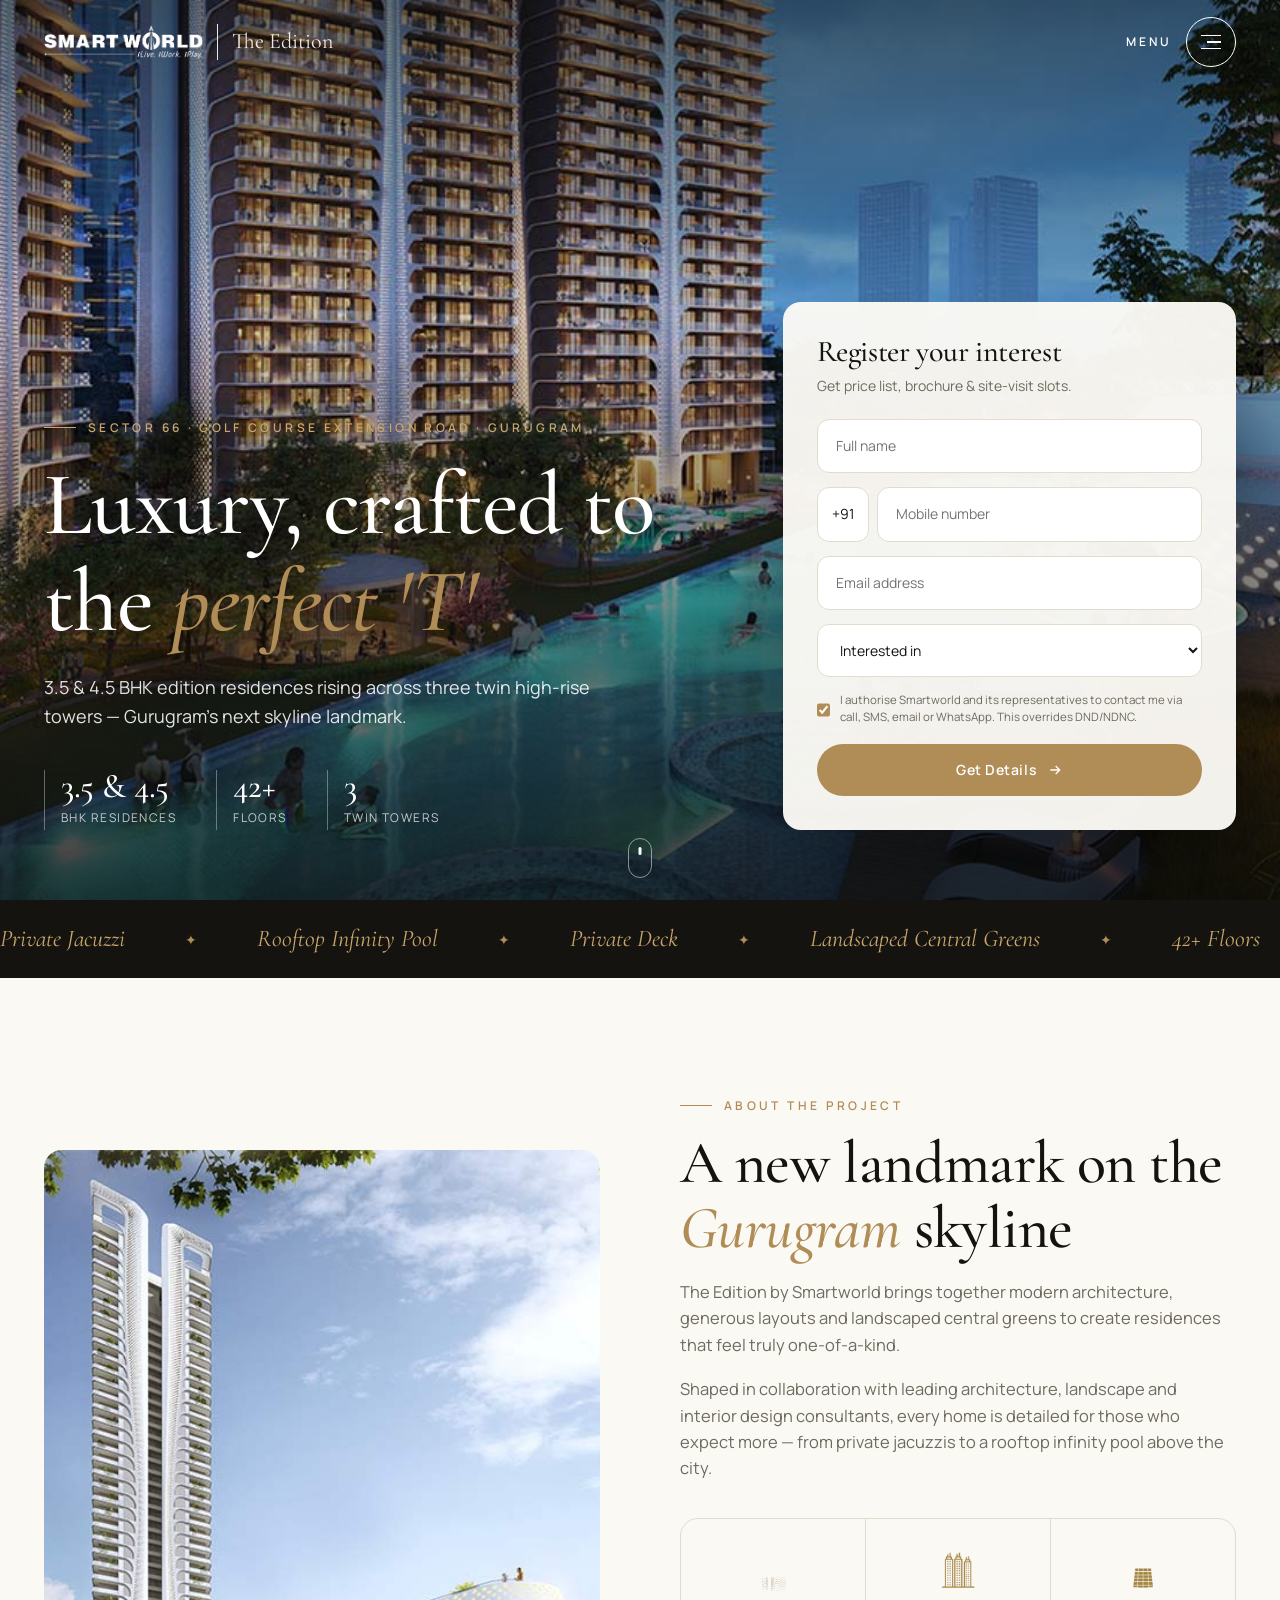
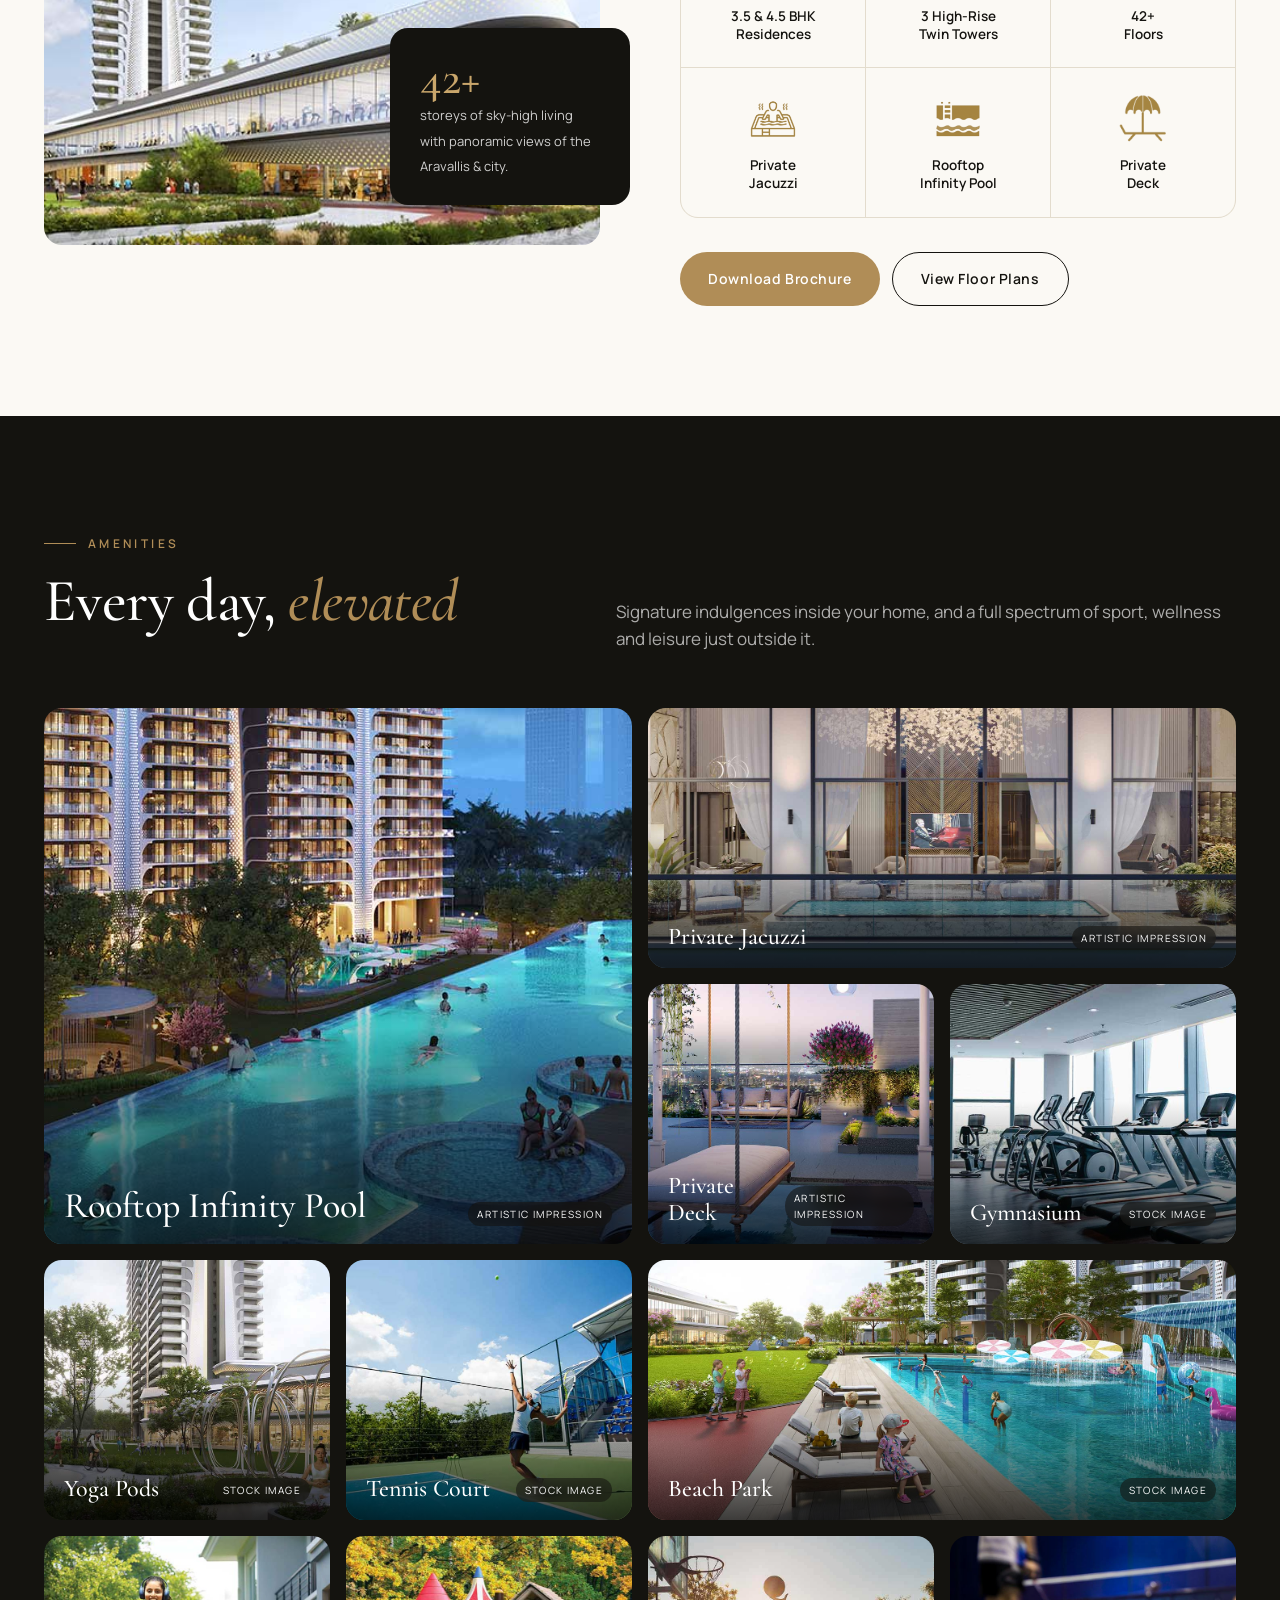
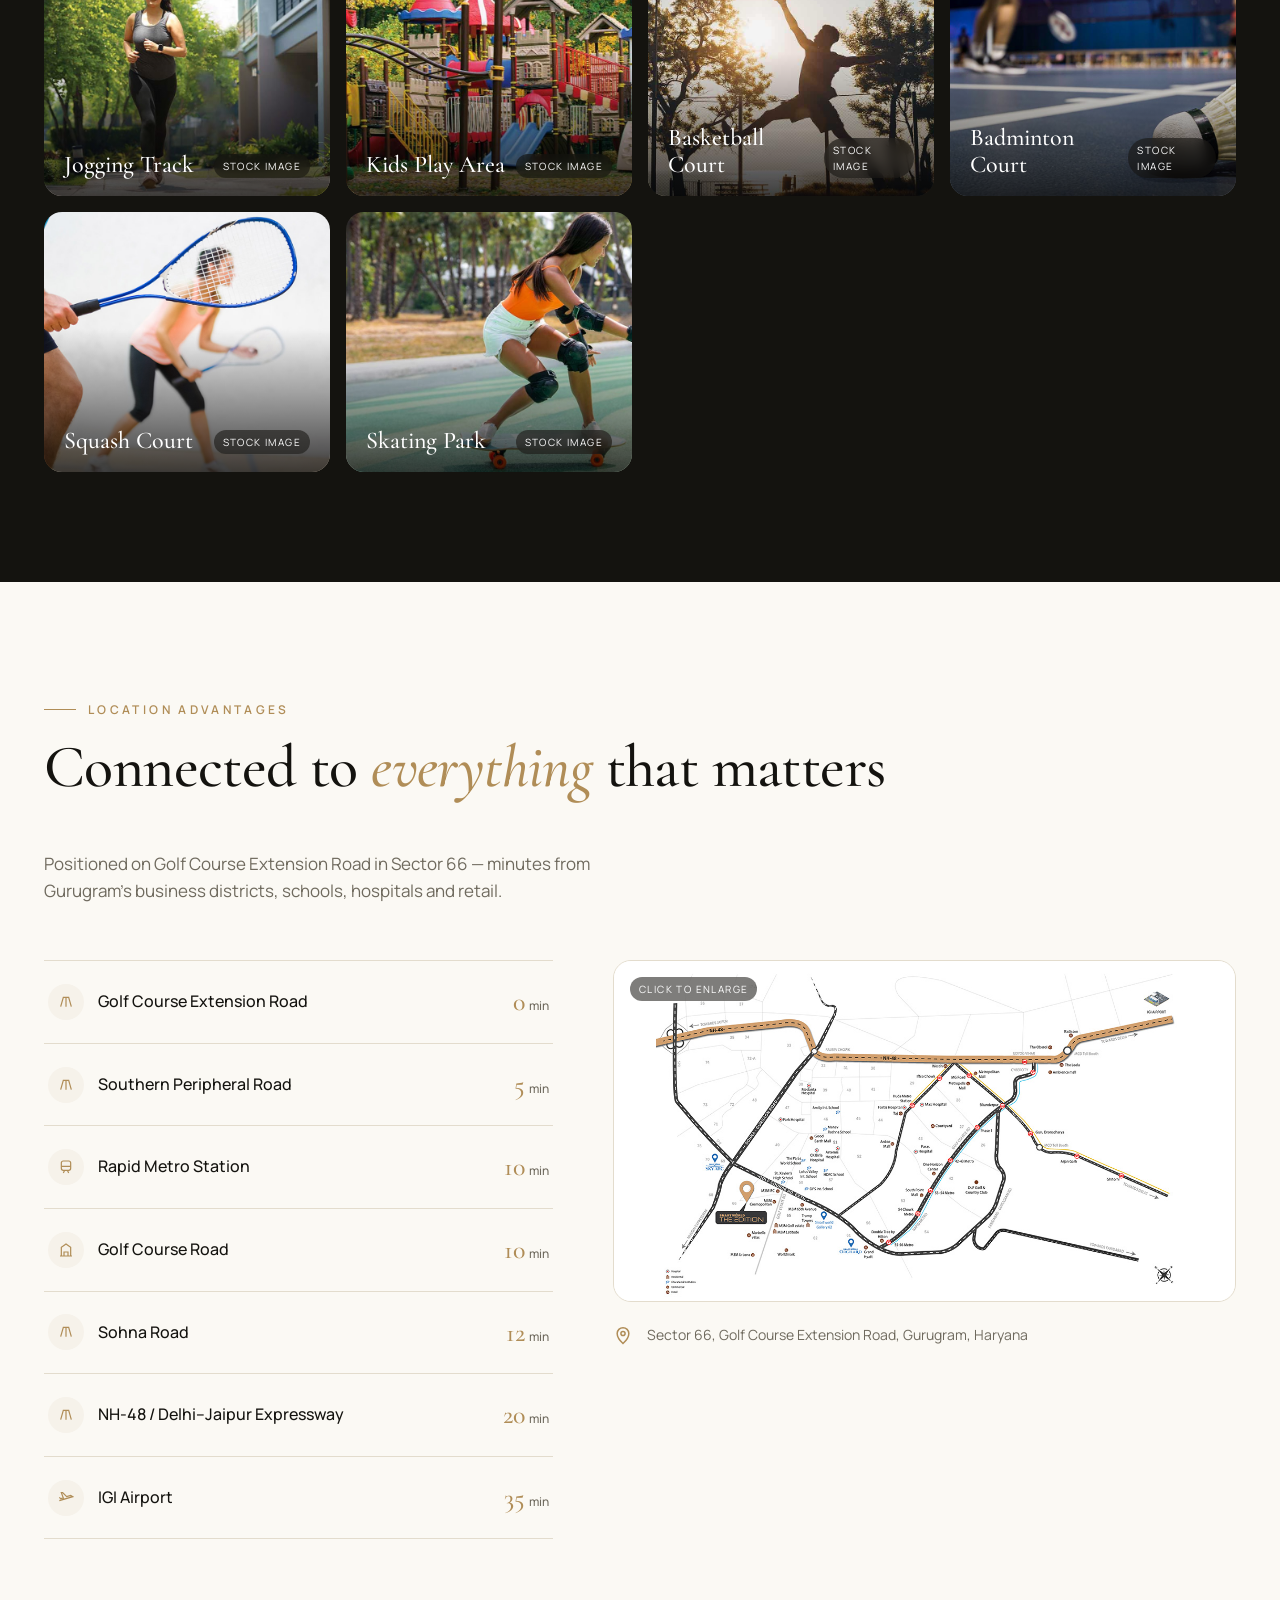
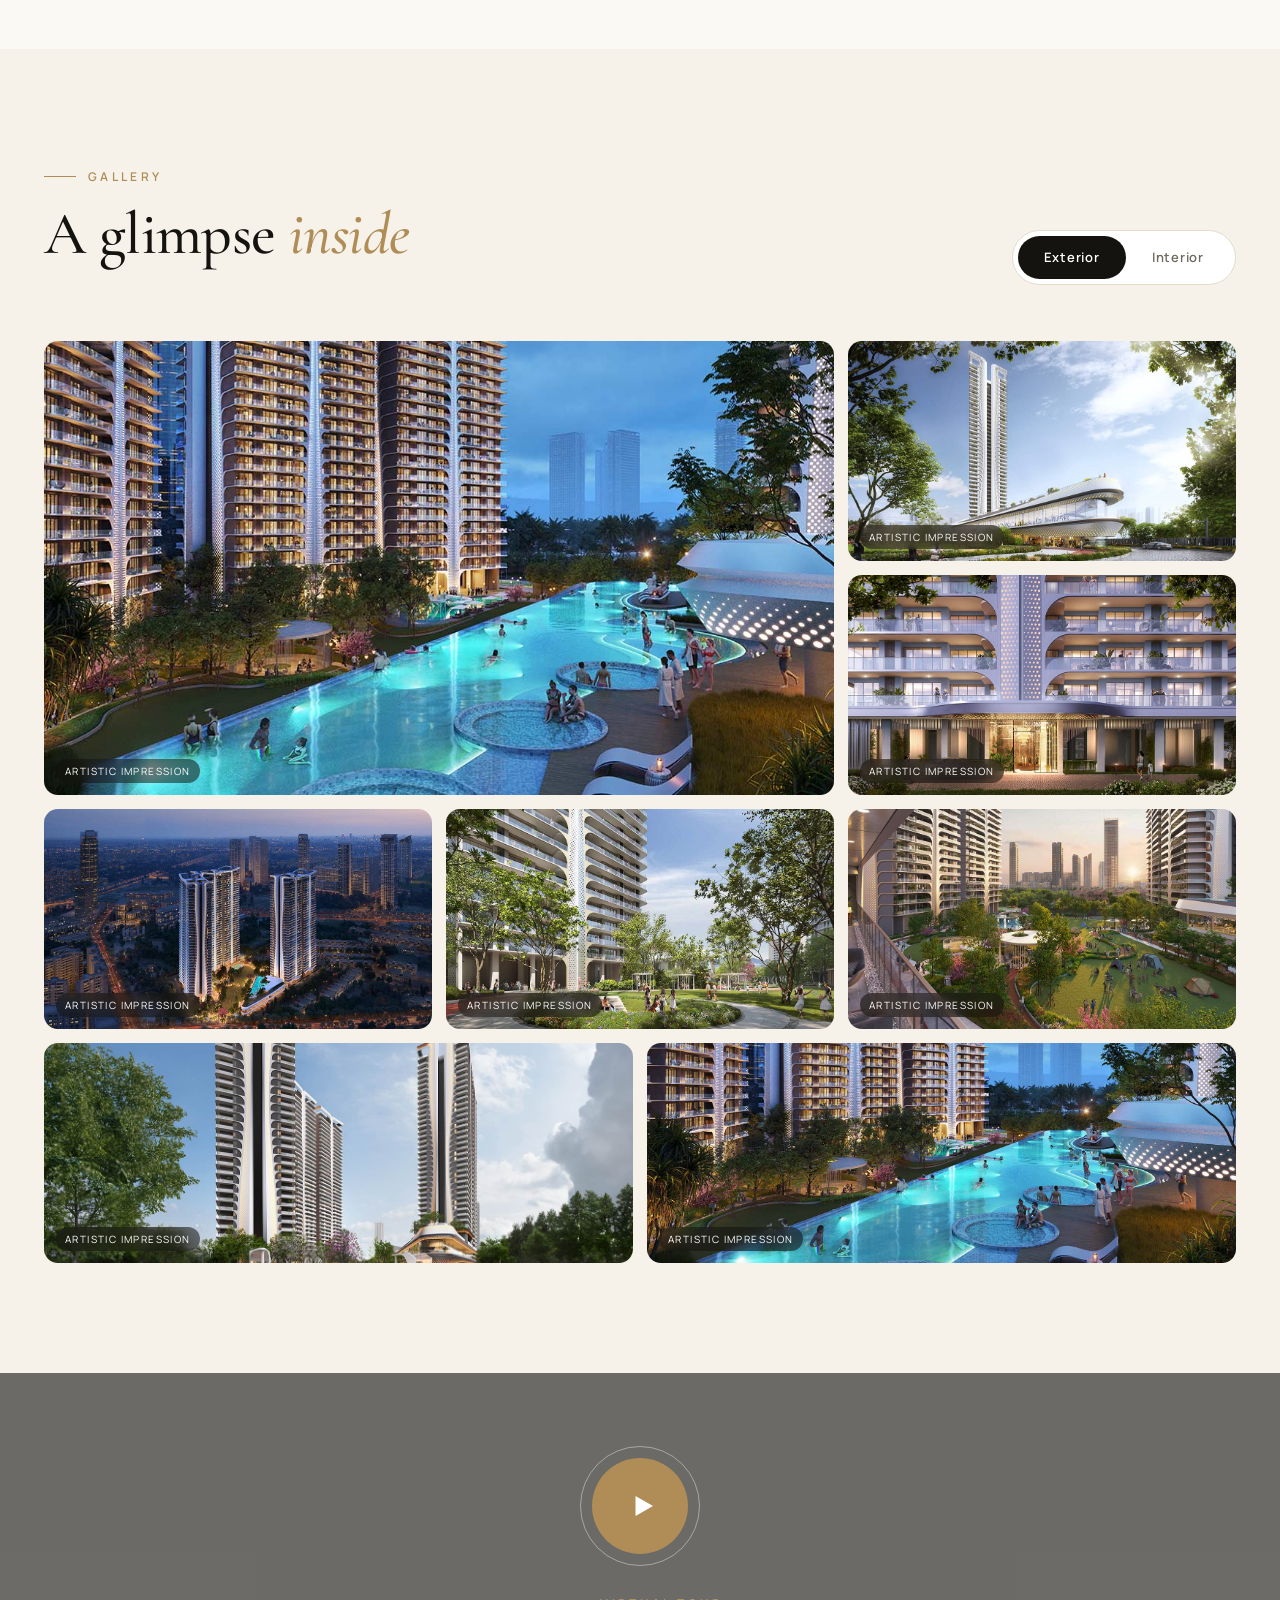
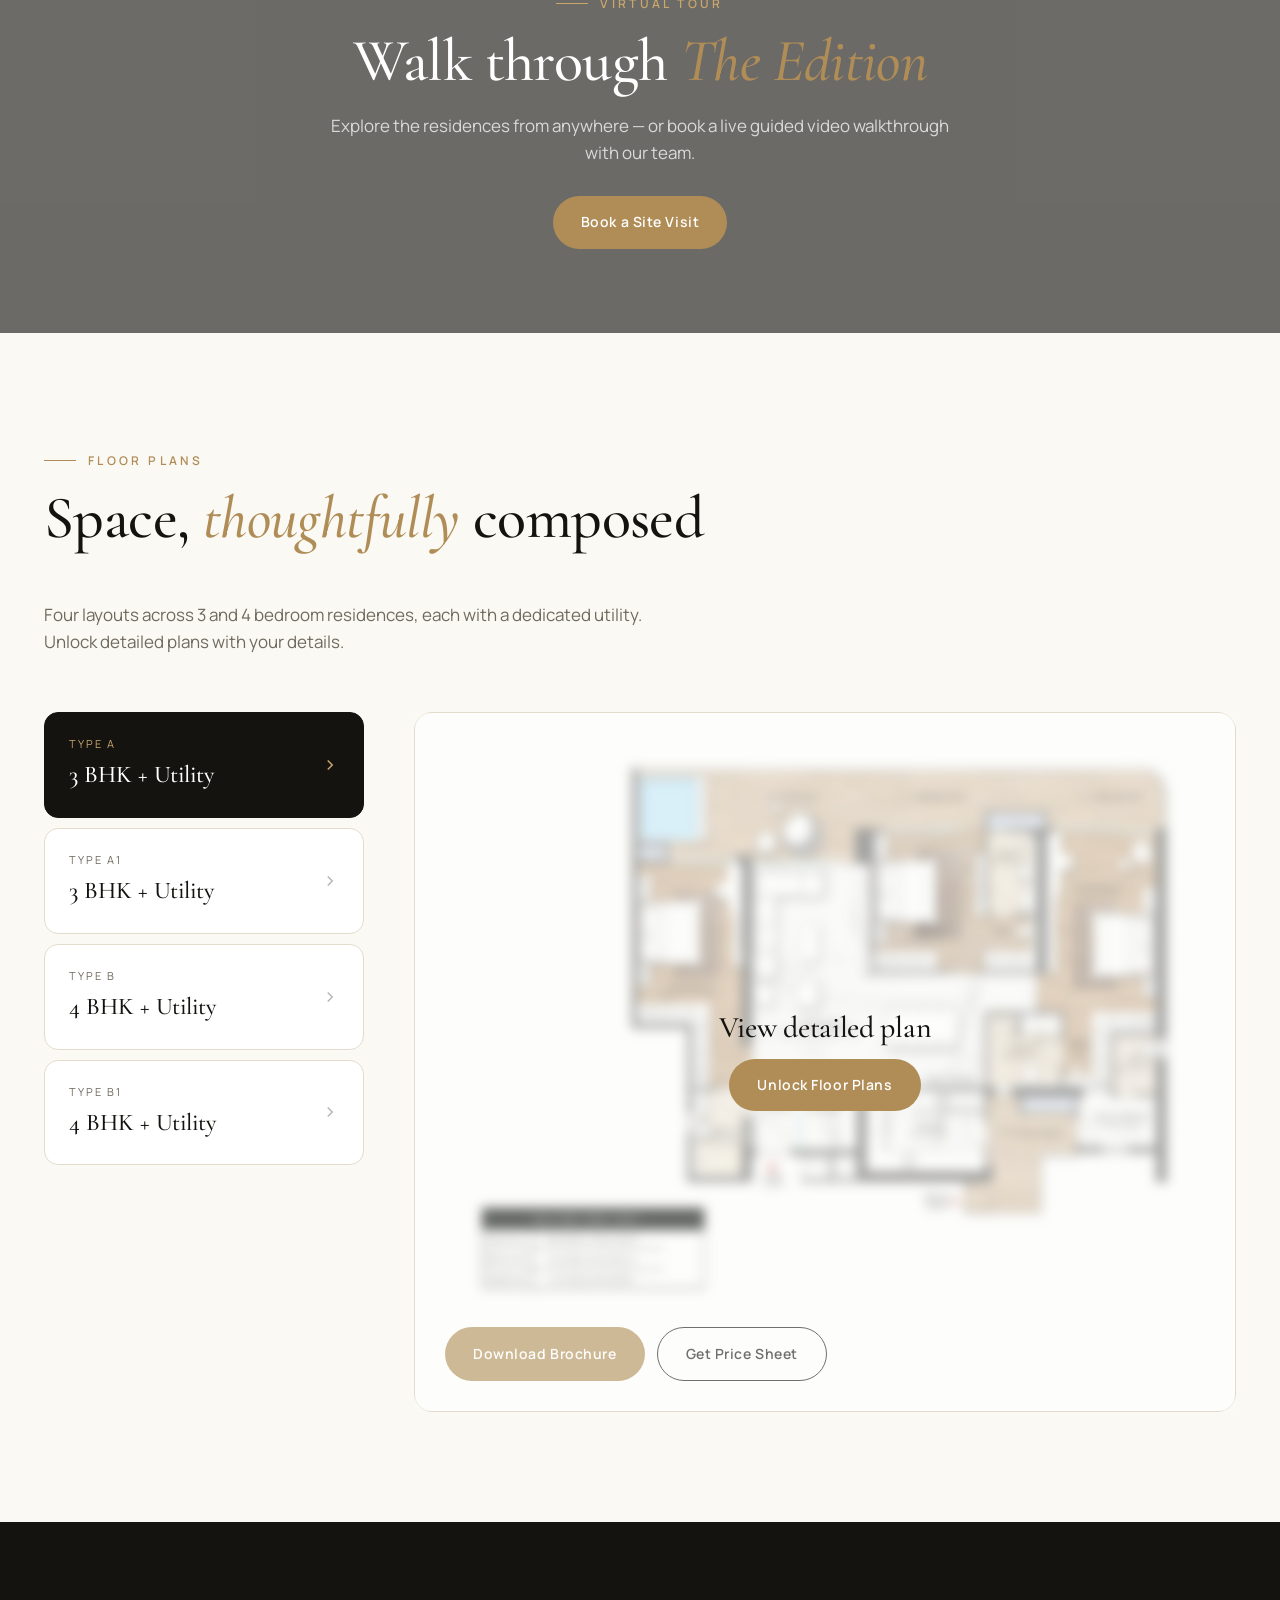
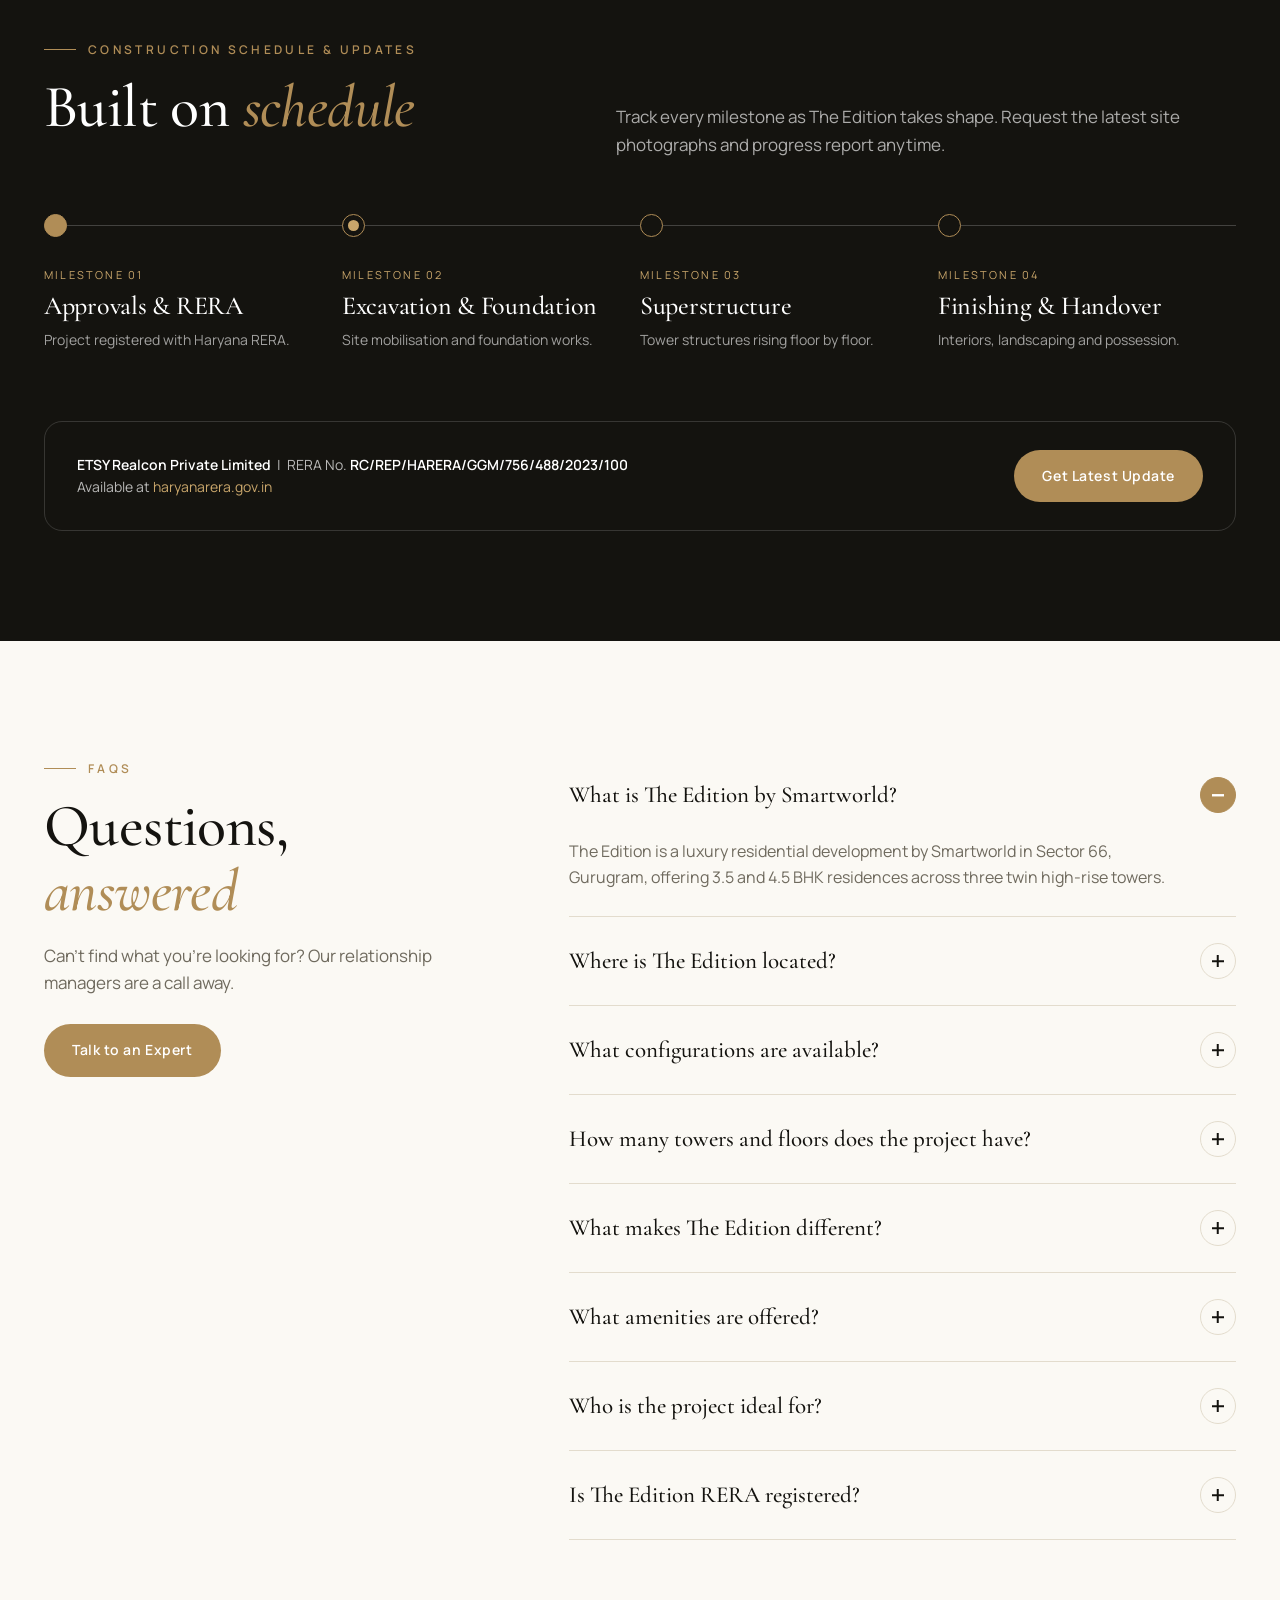
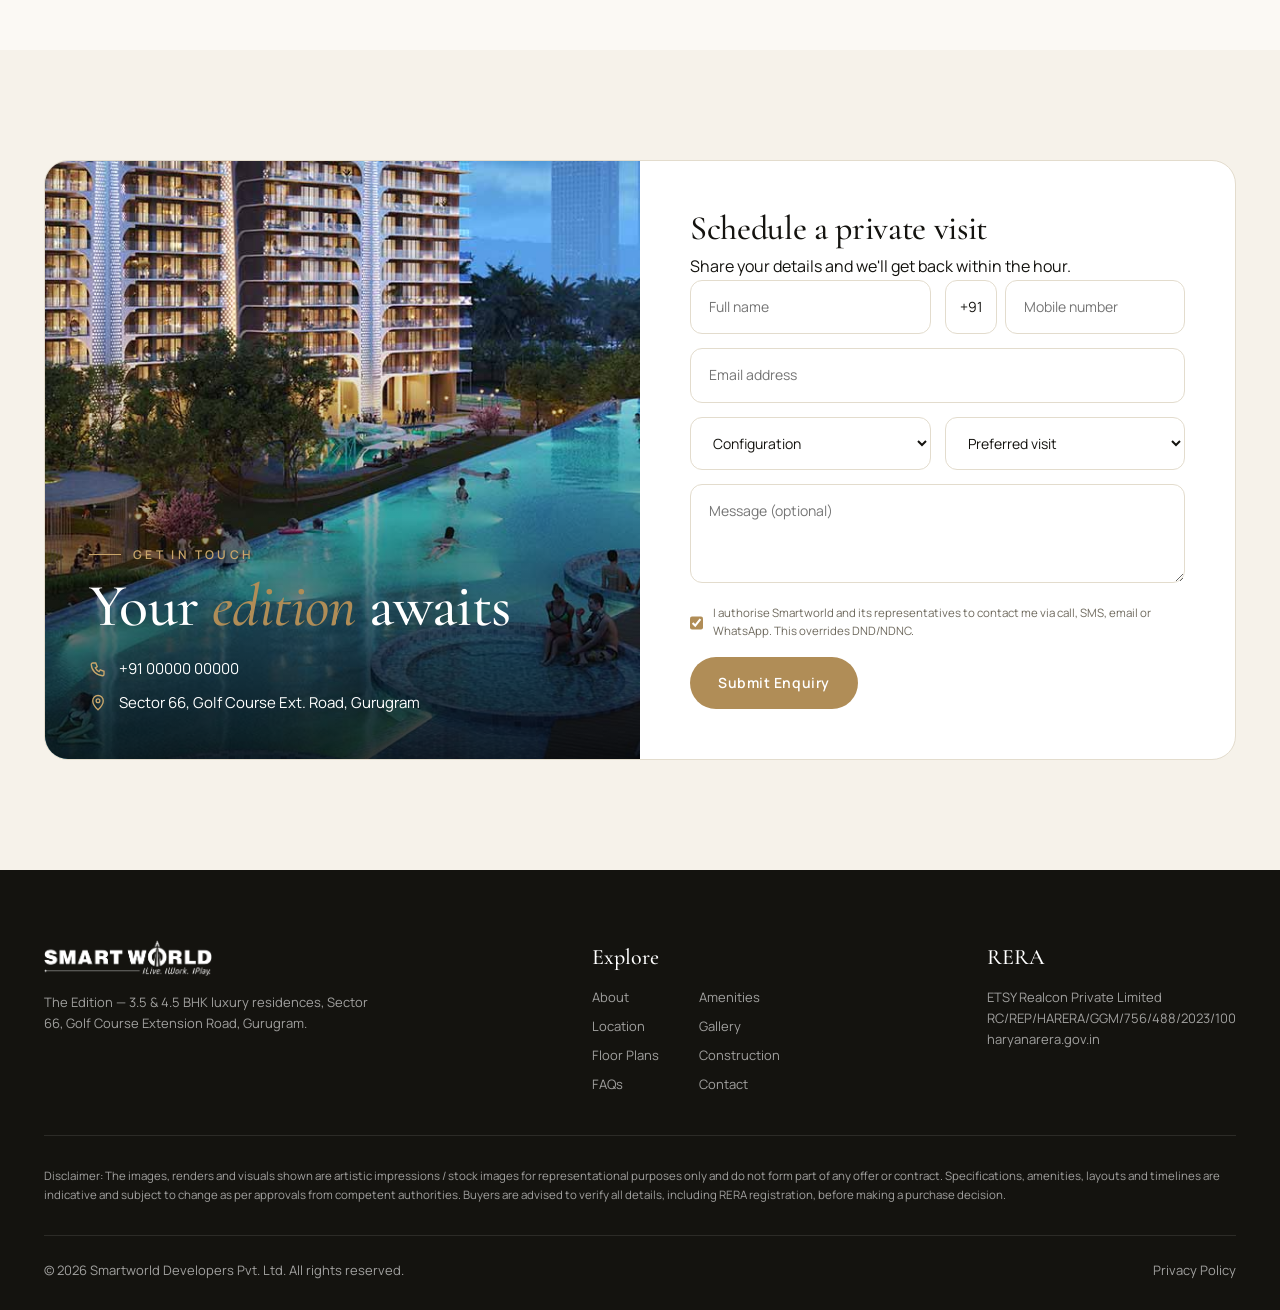
==== index.html @ d40c0bf7 "lp" ====
<!doctype html>
<html lang="en">
<head>
<meta charset="utf-8">
<meta name="viewport" content="width=device-width, initial-scale=1">
<title>The Edition by Smartworld | 3.5 &amp; 4.5 BHK Luxury Residences, Sector 66 Gurugram</title>
<meta name="description" content="The Edition by Smartworld – 3.5 & 4.5 BHK luxury residences in 3 twin high-rise towers of 42+ floors on Golf Course Extension Road, Sector 66, Gurugram.">
<link rel="preconnect" href="https://fonts.googleapis.com">
<link rel="preconnect" href="https://fonts.gstatic.com" crossorigin>
<link href="https://fonts.googleapis.com/css2?family=Cormorant+Garamond:ital,wght@0,400;0,500;0,600;1,400&family=Manrope:wght@300;400;500;600;700&display=swap" rel="stylesheet">
<link rel="stylesheet" href="assets/css/style.css">
</head>
<body>

<!-- ============ NAV ============ -->
<header class="nav" id="nav">
  <div class="wrap">
    <a href="#top" class="logo" aria-label="Smartworld – The Edition">
      <img src="assets/images/smartworld-logo.png" alt="Smartworld">
      <span>The Edition</span>
    </a>
    <button class="burger" id="burger" aria-label="Open menu" aria-controls="drawer" aria-expanded="false">
      <span class="burger-label">Menu</span>
      <span class="burger-lines"><i></i><i></i><i></i></span>
    </button>
  </div>
</header>

<!-- ============ SLIDE-IN MENU ============ -->
<div class="drawer-overlay" id="drawerOverlay"></div>
<aside class="drawer" id="drawer" aria-hidden="true">
  <div class="drawer-head">
    <img src="assets/images/smartworld-logo.png" alt="Smartworld">
    <button class="drawer-close" id="drawerClose" aria-label="Close menu"><svg viewBox="0 0 24 24" fill="none" stroke="currentColor" stroke-width="1.6"><path d="M6 6l12 12M18 6L6 18"/></svg></button>
  </div>
  <nav class="drawer-menu">
    <a href="#about"><small>01</small>About</a>
    <a href="#amenities"><small>02</small>Amenities</a>
    <a href="#location"><small>03</small>Location</a>
    <a href="#gallery"><small>04</small>Gallery</a>
    <a href="#tour"><small>05</small>Virtual Tour</a>
    <a href="#floorplans"><small>06</small>Floor Plans</a>
    <a href="#construction"><small>07</small>Construction</a>
    <a href="#faqs"><small>08</small>FAQs</a>
    <a href="#contact"><small>09</small>Contact</a>
  </nav>
  <div class="drawer-foot">
    <button class="btn btn-brass" data-open="enquire">Enquire Now</button>
    <a href="tel:+910000000000" class="drawer-phone">+91 00000 00000</a>
    <p>Sector 66, Golf Course Extension Road, Gurugram<br>RERA: RC/REP/HARERA/GGM/756/488/2023/100</p>
  </div>
</aside>

<!-- ============ HERO ============ -->
<section class="hero" id="top">
  <div class="hero-bg" role="img" aria-label="The Edition towers – artistic impression"></div>
  <div class="wrap">
    <div>
      <span class="eyebrow">Sector 66 · Golf Course Extension Road · Gurugram</span>
      <h1>Luxury, crafted to the <em>perfect 'T'</em></h1>
      <p>3.5 &amp; 4.5 BHK edition residences rising across three twin high-rise towers — Gurugram's next skyline landmark.</p>
      <div class="hero-meta">
        <div><b>3.5 &amp; 4.5</b><small>BHK Residences</small></div>
        <div><b>42+</b><small>Floors</small></div>
        <div><b>3</b><small>Twin Towers</small></div>
      </div>
    </div>
    <form class="card-form js-form" novalidate>
      <div class="form-body">
        <h3>Register your interest</h3>
        <p>Get price list, brochure &amp; site-visit slots.</p>
        <div class="field"><input name="name" placeholder="Full name" required></div>
        <div class="field phone"><span>+91</span><input name="phone" type="tel" inputmode="numeric" maxlength="10" pattern="[6-9][0-9]{9}" placeholder="Mobile number" required></div>
        <div class="field"><input name="email" type="email" placeholder="Email address"></div>
        <div class="field"><select name="config"><option value="">Interested in</option><option>3.5 BHK</option><option>4.5 BHK</option></select></div>
        <label class="consent"><input type="checkbox" checked required> I authorise Smartworld and its representatives to contact me via call, SMS, email or WhatsApp. This overrides DND/NDNC.</label>
        <button class="btn btn-brass" type="submit">Get Details <svg viewBox="0 0 24 24" fill="none" stroke="currentColor" stroke-width="2"><path d="M5 12h14M13 6l6 6-6 6"/></svg></button>
      </div>
      <div class="form-ok"><svg viewBox="0 0 24 24" fill="none" stroke="currentColor" stroke-width="1.5"><circle cx="12" cy="12" r="10"/><path d="M7.5 12.5l3 3 6-6"/></svg><h3>Thank you</h3><p>Our relationship manager will call you shortly.</p></div>
    </form>
  </div>
  <span class="scroll-cue"></span>
</section>

<div class="marquee" aria-hidden="true">
  <div class="marquee-track">
    <span>Private Jacuzzi</span><span>Rooftop Infinity Pool</span><span>Private Deck</span><span>Landscaped Central Greens</span><span>42+ Floors</span><span>Twin High-Rise Towers</span>
    <span>Private Jacuzzi</span><span>Rooftop Infinity Pool</span><span>Private Deck</span><span>Landscaped Central Greens</span><span>42+ Floors</span><span>Twin High-Rise Towers</span>
  </div>
</div>

<!-- ============ ABOUT ============ -->
<section id="about">
  <div class="wrap about-grid">
    <div class="about-img rv">
      <img src="assets/images/gallery/exterior/2.jpg" alt="The Edition facade – artistic impression" loading="lazy">
      <div class="float"><b>42+</b><small>storeys of sky-high living with panoramic views of the Aravallis &amp; city.</small></div>
    </div>
    <div class="about-copy rv">
      <span class="eyebrow">About the project</span>
      <h2>A new landmark on the <em>Gurugram</em> skyline</h2>
      <p>The Edition by Smartworld brings together modern architecture, generous layouts and landscaped central greens to create residences that feel truly one-of-a-kind.</p>
      <p>Shaped in collaboration with leading architecture, landscape and interior design consultants, every home is detailed for those who expect more — from private jacuzzis to a rooftop infinity pool above the city.</p>
      <div class="highlights">
        <div class="hl"><img src="assets/images/icons/theedition-withoutbg.gif" alt="" loading="lazy"><b>3.5 &amp; 4.5 BHK<br>Residences</b></div>
        <div class="hl"><img src="assets/images/icons/3highrisetower-withoutbg.gif" alt="" loading="lazy"><b>3 High-Rise<br>Twin Towers</b></div>
        <div class="hl"><img src="assets/images/icons/42floors-withoutbg.gif" alt="" loading="lazy"><b>42+<br>Floors</b></div>
        <div class="hl"><img src="assets/images/icons/jacuzi-withoutbg.gif" alt="" loading="lazy"><b>Private<br>Jacuzzi</b></div>
        <div class="hl"><img src="assets/images/icons/ROOFTOP-INFINITY-POOL-withoutbg.gif" alt="" loading="lazy"><b>Rooftop<br>Infinity Pool</b></div>
        <div class="hl"><img src="assets/images/icons/PRIVATEDECK-withoutbg.gif" alt="" loading="lazy"><b>Private<br>Deck</b></div>
      </div>
      <div style="margin-top:34px;display:flex;gap:12px;flex-wrap:wrap">
        <button class="btn btn-brass" data-open="enquire" data-title="Download Brochure">Download Brochure</button>
        <a href="#floorplans" class="btn btn-ghost">View Floor Plans</a>
      </div>
    </div>
  </div>
</section>

<!-- ============ AMENITIES ============ -->
<section class="amen" id="amenities">
  <div class="wrap">
    <div class="head rv">
      <div><span class="eyebrow">Amenities</span><h2>Every day, <em>elevated</em></h2></div>
      <p class="lead">Signature indulgences inside your home, and a full spectrum of sport, wellness and leisure just outside it.</p>
    </div>
    <div class="amen-grid" data-lightbox="amen">
      <figure class="am big rv"><img src="assets/images/amenities/night-poolnew.jpg" alt="Rooftop Infinity Pool" loading="lazy"><figcaption><b>Rooftop Infinity Pool</b><span class="tag">Artistic Impression</span></figcaption></figure>
      <figure class="am wide rv"><img src="assets/images/amenities/BALCONY_revised_highresnew.jpg" alt="Private Jacuzzi" loading="lazy"><figcaption><b>Private Jacuzzi</b><span class="tag">Artistic Impression</span></figcaption></figure>
      <figure class="am rv"><img src="assets/images/amenities/Terracenew.jpg" alt="Private Deck" loading="lazy"><figcaption><b>Private Deck</b><span class="tag">Artistic Impression</span></figcaption></figure>
      <figure class="am rv"><img src="assets/images/amenities/gymnew.jpg" alt="Gymnasium" loading="lazy"><figcaption><b>Gymnasium</b><span class="tag">Stock Image</span></figcaption></figure>
      <figure class="am rv"><img src="assets/images/amenities/yoganew.jpg" alt="Yoga Pods" loading="lazy"><figcaption><b>Yoga Pods</b><span class="tag">Stock Image</span></figcaption></figure>
      <figure class="am rv"><img src="assets/images/amenities/tennisnew.jpg" alt="Tennis Court" loading="lazy"><figcaption><b>Tennis Court</b><span class="tag">Stock Image</span></figcaption></figure>
      <figure class="am wide rv"><img src="assets/images/amenities/beach-parknew.jpg" alt="Beach Park" loading="lazy"><figcaption><b>Beach Park</b><span class="tag">Stock Image</span></figcaption></figure>
      <figure class="am rv"><img src="assets/images/amenities/joggingnew.jpg" alt="Jogging Track" loading="lazy"><figcaption><b>Jogging Track</b><span class="tag">Stock Image</span></figcaption></figure>
      <figure class="am rv"><img src="assets/images/amenities/KIDS-Play-areanew.jpg" alt="Kids Play Area" loading="lazy"><figcaption><b>Kids Play Area</b><span class="tag">Stock Image</span></figcaption></figure>
      <figure class="am rv"><img src="assets/images/amenities/basketballnew.jpg" alt="Basketball Court" loading="lazy"><figcaption><b>Basketball Court</b><span class="tag">Stock Image</span></figcaption></figure>
      <figure class="am rv"><img src="assets/images/amenities/badmintonnew.jpg" alt="Badminton Court" loading="lazy"><figcaption><b>Badminton Court</b><span class="tag">Stock Image</span></figcaption></figure>
      <figure class="am rv"><img src="assets/images/amenities/squash-new.jpg" alt="Squash Court" loading="lazy"><figcaption><b>Squash Court</b><span class="tag">Stock Image</span></figcaption></figure>
      <figure class="am rv"><img src="assets/images/amenities/skatingnew.jpg" alt="Skating Park" loading="lazy"><figcaption><b>Skating Park</b><span class="tag">Stock Image</span></figcaption></figure>
    </div>
  </div>
</section>

<!-- ============ LOCATION ============ -->
<section id="location">
  <div class="wrap">
    <div class="head rv">
      <div><span class="eyebrow">Location advantages</span><h2>Connected to <em>everything</em> that matters</h2></div>
      <p class="lead">Positioned on Golf Course Extension Road in Sector 66 — minutes from Gurugram's business districts, schools, hospitals and retail.</p>
    </div>
    <div class="loc-grid">
      <!-- NOTE: travel times are indicative placeholders – verify with the client before going live -->
      <ul class="loc-list rv">
        <li><span><i><svg viewBox="0 0 24 24" fill="none" stroke="currentColor" stroke-width="1.8"><path d="M4 19l4-14h8l4 14M12 5v14"/></svg></i>Golf Course Extension Road</span><b>0<small>min</small></b></li>
        <li><span><i><svg viewBox="0 0 24 24" fill="none" stroke="currentColor" stroke-width="1.8"><path d="M4 19l4-14h8l4 14M12 5v14"/></svg></i>Southern Peripheral Road</span><b>5<small>min</small></b></li>
        <li><span><i><svg viewBox="0 0 24 24" fill="none" stroke="currentColor" stroke-width="1.8"><rect x="5" y="3" width="14" height="14" rx="3"/><path d="M8 21l2-4M16 21l-2-4M5 11h14"/></svg></i>Rapid Metro Station</span><b>10<small>min</small></b></li>
        <li><span><i><svg viewBox="0 0 24 24" fill="none" stroke="currentColor" stroke-width="1.8"><path d="M3 21h18M5 21V8l7-5 7 5v13M9 21v-6h6v6"/></svg></i>Golf Course Road</span><b>10<small>min</small></b></li>
        <li><span><i><svg viewBox="0 0 24 24" fill="none" stroke="currentColor" stroke-width="1.8"><path d="M4 19l4-14h8l4 14M12 5v14"/></svg></i>Sohna Road</span><b>12<small>min</small></b></li>
        <li><span><i><svg viewBox="0 0 24 24" fill="none" stroke="currentColor" stroke-width="1.8"><path d="M4 19l4-14h8l4 14M12 5v14"/></svg></i>NH-48 / Delhi–Jaipur Expressway</span><b>20<small>min</small></b></li>
        <li><span><i><svg viewBox="0 0 24 24" fill="none" stroke="currentColor" stroke-width="1.8"><path d="M2 16l20-6-3-2-6 2-6-6H5l3 8-4 1-2-2"/></svg></i>IGI Airport</span><b>35<small>min</small></b></li>
      </ul>
      <div class="rv">
        <div class="map" data-lightbox="map" data-src="assets/images/location/Edition-Map-main.jpg">
          <img src="assets/images/location/desktop-map-editionnew1.jpg" alt="The Edition location map" loading="lazy">
          <span class="tag">Click to enlarge</span>
        </div>
        <div class="addr"><svg width="20" viewBox="0 0 24 24" fill="none" stroke="#b08d57" stroke-width="1.8"><path d="M12 21s7-6.2 7-12a7 7 0 10-14 0c0 5.8 7 12 7 12z"/><circle cx="12" cy="9" r="2.5"/></svg>Sector 66, Golf Course Extension Road, Gurugram, Haryana</div>
      </div>
    </div>
  </div>
</section>

<!-- ============ GALLERY ============ -->
<section class="gallery" id="gallery">
  <div class="wrap">
    <div class="head rv">
      <div><span class="eyebrow">Gallery</span><h2>A glimpse <em>inside</em></h2></div>
      <div class="tabs" role="tablist">
        <button class="on" data-tab="ext">Exterior</button>
        <button data-tab="int">Interior</button>
      </div>
    </div>
    <div class="gal-grid on" id="ext" data-lightbox="ext">
      <figure class="g s8 tall"><img src="assets/images/gallery/exterior/1.jpg" alt="Exterior view 1" loading="lazy"><span class="tag">Artistic Impression</span></figure>
      <figure class="g"><img src="assets/images/gallery/exterior/2.jpg" alt="Exterior view 2" loading="lazy"><span class="tag">Artistic Impression</span></figure>
      <figure class="g"><img src="assets/images/gallery/exterior/3.jpg" alt="Exterior view 3" loading="lazy"><span class="tag">Artistic Impression</span></figure>
      <figure class="g"><img src="assets/images/gallery/exterior/4.jpg" alt="Exterior view 4" loading="lazy"><span class="tag">Artistic Impression</span></figure>
      <figure class="g"><img src="assets/images/gallery/exterior/5.jpg" alt="Exterior view 5" loading="lazy"><span class="tag">Artistic Impression</span></figure>
      <figure class="g"><img src="assets/images/gallery/exterior/6.jpg" alt="Exterior view 6" loading="lazy"><span class="tag">Artistic Impression</span></figure>
      <figure class="g s6"><img src="assets/images/gallery/exterior/7.jpg" alt="Exterior view 7" loading="lazy"><span class="tag">Artistic Impression</span></figure>
      <figure class="g s6"><img src="assets/images/amenities/night-poolnew.jpg" alt="Rooftop pool" loading="lazy"><span class="tag">Artistic Impression</span></figure>
    </div>
    <div class="gal-grid" id="int" data-lightbox="int">
      <figure class="g s8 tall"><img src="assets/images/gallery/interior/living-room.jpg" alt="Living room" loading="lazy"><span class="tag">Artistic Impression</span></figure>
      <figure class="g"><img src="assets/images/gallery/interior/bedroom.jpg" alt="Bedroom" loading="lazy"><span class="tag">Artistic Impression</span></figure>
      <figure class="g"><img src="assets/images/gallery/interior/kitchen.jpg" alt="Kitchen" loading="lazy"><span class="tag">Artistic Impression</span></figure>
      <figure class="g s6"><img src="assets/images/gallery/interior/clubhouse.jpg" alt="Clubhouse" loading="lazy"><span class="tag">Artistic Impression</span></figure>
      <figure class="g s6"><img src="assets/images/gallery/interior/5.jpg" alt="Interior" loading="lazy"><span class="tag">Artistic Impression</span></figure>
    </div>
  </div>
</section>

<!-- ============ VIRTUAL TOUR ============ -->
<section class="tour" id="tour">
  <div class="tour-inner">
    <div class="rv">
      <!-- Replace data-video with the project's YouTube embed / 360° tour URL -->
      <button class="play" data-open="enquire" data-title="Book a Virtual Tour" aria-label="Play virtual tour"><svg viewBox="0 0 24 24" fill="currentColor"><path d="M6 4l14 8-14 8z"/></svg></button>
      <span class="eyebrow">Virtual tour</span>
      <h2>Walk through <em>The Edition</em></h2>
      <p class="lead" style="color:rgba(255,255,255,.75);margin:0 auto 30px">Explore the residences from anywhere — or book a live guided video walkthrough with our team.</p>
      <button class="btn btn-brass" data-open="enquire" data-title="Book a Site Visit">Book a Site Visit</button>
    </div>
  </div>
</section>

<!-- ============ FLOOR PLANS ============ -->
<section id="floorplans">
  <div class="wrap">
    <div class="head rv">
      <div><span class="eyebrow">Floor plans</span><h2>Space, <em>thoughtfully</em> composed</h2></div>
      <p class="lead">Four layouts across 3 and 4 bedroom residences, each with a dedicated utility. Unlock detailed plans with your details.</p>
    </div>
    <div class="fp-wrap rv">
      <div class="fp-tabs">
        <button class="on" data-fp="assets/images/floorplans/3bhk-type-a.jpg"><span><small>Type A</small><b>3 BHK + Utility</b></span><svg viewBox="0 0 24 24" fill="none" stroke="currentColor" stroke-width="2"><path d="M9 6l6 6-6 6"/></svg></button>
        <button data-fp="assets/images/floorplans/3bhk-a1.jpg"><span><small>Type A1</small><b>3 BHK + Utility</b></span><svg viewBox="0 0 24 24" fill="none" stroke="currentColor" stroke-width="2"><path d="M9 6l6 6-6 6"/></svg></button>
        <button data-fp="assets/images/floorplans/typeb-4-bhk.jpg"><span><small>Type B</small><b>4 BHK + Utility</b></span><svg viewBox="0 0 24 24" fill="none" stroke="currentColor" stroke-width="2"><path d="M9 6l6 6-6 6"/></svg></button>
        <button data-fp="assets/images/floorplans/type-b1-4bhk.jpg"><span><small>Type B1</small><b>4 BHK + Utility</b></span><svg viewBox="0 0 24 24" fill="none" stroke="currentColor" stroke-width="2"><path d="M9 6l6 6-6 6"/></svg></button>
      </div>
      <div class="fp-view locked" id="fpView">
        <img id="fpImg" src="assets/images/floorplans/3bhk-type-a.jpg" alt="Floor plan" loading="lazy">
        <div class="fp-lock"><div><h3>View detailed plan</h3><button class="btn btn-brass" data-open="enquire" data-title="Unlock Floor Plans" data-unlock>Unlock Floor Plans</button></div></div>
        <div class="fp-actions">
          <button class="btn btn-brass" data-open="enquire" data-title="Download Brochure">Download Brochure</button>
          <button class="btn btn-ghost" data-open="enquire" data-title="Get Price Sheet">Get Price Sheet</button>
        </div>
      </div>
    </div>
  </div>
</section>

<!-- ============ CONSTRUCTION ============ -->
<section class="cons" id="construction">
  <div class="wrap">
    <div class="head rv">
      <div><span class="eyebrow">Construction schedule &amp; updates</span><h2>Built on <em>schedule</em></h2></div>
      <p class="lead">Track every milestone as The Edition takes shape. Request the latest site photographs and progress report anytime.</p>
    </div>
    <!-- NOTE: milestones are placeholders – update with the official construction schedule -->
    <div class="timeline rv">
      <div class="tl done"><i></i><small>Milestone 01</small><h3>Approvals &amp; RERA</h3><p>Project registered with Haryana RERA.</p></div>
      <div class="tl now"><i></i><small>Milestone 02</small><h3>Excavation &amp; Foundation</h3><p>Site mobilisation and foundation works.</p></div>
      <div class="tl"><i></i><small>Milestone 03</small><h3>Superstructure</h3><p>Tower structures rising floor by floor.</p></div>
      <div class="tl"><i></i><small>Milestone 04</small><h3>Finishing &amp; Handover</h3><p>Interiors, landscaping and possession.</p></div>
    </div>
    <div class="rera-box rv">
      <p><b>ETSY Realcon Private Limited</b> &nbsp;|&nbsp; RERA No. <b>RC/REP/HARERA/GGM/756/488/2023/100</b><br>Available at <a href="https://haryanarera.gov.in" target="_blank" rel="noopener" style="color:var(--brass-2)">haryanarera.gov.in</a></p>
      <button class="btn btn-brass" data-open="enquire" data-title="Get Construction Update">Get Latest Update</button>
    </div>
  </div>
</section>

<!-- ============ FAQ ============ -->
<section id="faqs">
  <div class="wrap faq-grid">
    <div class="rv">
      <span class="eyebrow">FAQs</span>
      <h2>Questions, <em>answered</em></h2>
      <p class="lead" style="margin-bottom:28px">Can't find what you're looking for? Our relationship managers are a call away.</p>
      <button class="btn btn-brass" data-open="enquire" data-title="Ask an Expert">Talk to an Expert</button>
    </div>
    <div class="faq rv">
      <div class="faq-item open"><button>What is The Edition by Smartworld?<i></i></button><div class="faq-a"><div><p>The Edition is a luxury residential development by Smartworld in Sector 66, Gurugram, offering 3.5 and 4.5 BHK residences across three twin high-rise towers.</p></div></div></div>
      <div class="faq-item"><button>Where is The Edition located?<i></i></button><div class="faq-a"><div><p>The project is located in Sector 66, on Golf Course Extension Road, Gurugram — one of the city's most sought-after residential corridors.</p></div></div></div>
      <div class="faq-item"><button>What configurations are available?<i></i></button><div class="faq-a"><div><p>Residences are offered in 3.5 BHK and 4.5 BHK configurations, with four layout types (A, A1, B and B1), each with a utility room.</p></div></div></div>
      <div class="faq-item"><button>How many towers and floors does the project have?<i></i></button><div class="faq-a"><div><p>The Edition comprises three high-rise twin towers, each rising 42+ floors.</p></div></div></div>
      <div class="faq-item"><button>What makes The Edition different?<i></i></button><div class="faq-a"><div><p>Signature features include a private jacuzzi, a private deck and a rooftop infinity pool, set amid landscaped central greens and designed with leading architecture, landscape and interior consultants.</p></div></div></div>
      <div class="faq-item"><button>What amenities are offered?<i></i></button><div class="faq-a"><div><p>Amenities include a gymnasium, yoga pods, jogging track, beach park, kids' play area, skating park and courts for tennis, squash, badminton and basketball.</p></div></div></div>
      <div class="faq-item"><button>Who is the project ideal for?<i></i></button><div class="faq-a"><div><p>It is designed for families and discerning buyers seeking spacious, design-led homes with premium amenities in a well-connected Gurugram location.</p></div></div></div>
      <div class="faq-item"><button>Is The Edition RERA registered?<i></i></button><div class="faq-a"><div><p>Yes. The project is registered under Haryana RERA with number RC/REP/HARERA/GGM/756/488/2023/100.</p></div></div></div>
    </div>
  </div>
</section>

<!-- ============ CONTACT ============ -->
<section class="contact" id="contact">
  <div class="wrap">
    <div class="contact-grid rv">
      <div class="contact-img">
        <div>
          <span class="eyebrow">Get in touch</span>
          <h2>Your <em>edition</em> awaits</h2>
          <div class="contact-links">
            <!-- TODO: replace with the campaign phone / WhatsApp number -->
            <a href="tel:+910000000000"><svg viewBox="0 0 24 24" fill="none" stroke="currentColor" stroke-width="1.8"><path d="M5 4h4l2 5-2.5 1.5a11 11 0 005 5L15 13l5 2v4a2 2 0 01-2 2A16 16 0 013 6a2 2 0 012-2"/></svg>+91 00000 00000</a>
            <a href="#location"><svg viewBox="0 0 24 24" fill="none" stroke="currentColor" stroke-width="1.8"><path d="M12 21s7-6.2 7-12a7 7 0 10-14 0c0 5.8 7 12 7 12z"/><circle cx="12" cy="9" r="2.5"/></svg>Sector 66, Golf Course Ext. Road, Gurugram</a>
          </div>
        </div>
      </div>
      <form class="contact-form js-form" novalidate>
        <div class="form-body">
          <h3>Schedule a private visit</h3>
          <p>Share your details and we'll get back within the hour.</p>
          <div class="row2">
            <div class="field"><input name="name" placeholder="Full name" required></div>
            <div class="field phone"><span>+91</span><input name="phone" type="tel" inputmode="numeric" maxlength="10" pattern="[6-9][0-9]{9}" placeholder="Mobile number" required></div>
          </div>
          <div class="field"><input name="email" type="email" placeholder="Email address"></div>
          <div class="row2">
            <div class="field"><select name="config"><option value="">Configuration</option><option>3.5 BHK</option><option>4.5 BHK</option></select></div>
            <div class="field"><select name="visit"><option value="">Preferred visit</option><option>This weekend</option><option>Weekday</option><option>Virtual tour</option></select></div>
          </div>
          <div class="field"><textarea name="message" rows="3" placeholder="Message (optional)"></textarea></div>
          <label class="consent"><input type="checkbox" checked required> I authorise Smartworld and its representatives to contact me via call, SMS, email or WhatsApp. This overrides DND/NDNC.</label>
          <button class="btn btn-brass" type="submit">Submit Enquiry</button>
        </div>
        <div class="form-ok"><svg viewBox="0 0 24 24" fill="none" stroke="currentColor" stroke-width="1.5"><circle cx="12" cy="12" r="10"/><path d="M7.5 12.5l3 3 6-6"/></svg><h3>Thank you</h3><p>Our relationship manager will call you shortly.</p></div>
      </form>
    </div>
  </div>
</section>

<!-- ============ FOOTER ============ -->
<footer>
  <div class="wrap">
    <div class="foot-top">
      <div>
        <img src="assets/images/smartworld-logo.png" alt="Smartworld">
        <p style="max-width:340px">The Edition — 3.5 &amp; 4.5 BHK luxury residences, Sector 66, Golf Course Extension Road, Gurugram.</p>
      </div>
      <div>
        <h4>Explore</h4>
        <div class="foot-links">
          <a href="#about">About</a><a href="#amenities">Amenities</a><a href="#location">Location</a><a href="#gallery">Gallery</a><a href="#floorplans">Floor Plans</a><a href="#construction">Construction</a><a href="#faqs">FAQs</a><a href="#contact">Contact</a>
        </div>
      </div>
      <div>
        <h4>RERA</h4>
        <p>ETSY Realcon Private Limited<br>RC/REP/HARERA/GGM/756/488/2023/100<br><a href="https://haryanarera.gov.in" target="_blank" rel="noopener">haryanarera.gov.in</a></p>
      </div>
    </div>
    <p class="disclaimer">Disclaimer: The images, renders and visuals shown are artistic impressions / stock images for representational purposes only and do not form part of any offer or contract. Specifications, amenities, layouts and timelines are indicative and subject to change as per approvals from competent authorities. Buyers are advised to verify all details, including RERA registration, before making a purchase decision.</p>
    <div class="foot-bottom">
      <span>© 2026 Smartworld Developers Pvt. Ltd. All rights reserved.</span>
      <a href="#">Privacy Policy</a>
    </div>
  </div>
</footer>

<!-- ============ MOBILE CTA BAR ============ -->
<div class="mbar">
  <a href="tel:+910000000000"><svg viewBox="0 0 24 24" fill="none" stroke="currentColor" stroke-width="1.8"><path d="M5 4h4l2 5-2.5 1.5a11 11 0 005 5L15 13l5 2v4a2 2 0 01-2 2A16 16 0 013 6a2 2 0 012-2"/></svg>Call</a>
  <a href="https://wa.me/910000000000" target="_blank" rel="noopener"><svg viewBox="0 0 24 24" fill="none" stroke="currentColor" stroke-width="1.8"><path d="M4 20l1.3-4A8 8 0 1112 20a8 8 0 01-4-1z"/></svg>WhatsApp</a>
  <button class="hot" data-open="enquire"><svg viewBox="0 0 24 24" fill="none" stroke="currentColor" stroke-width="1.8"><path d="M4 6h16v12H4zM4 6l8 7 8-7"/></svg>Enquire</button>
</div>

<!-- ============ ENQUIRY MODAL ============ -->
<div class="modal" id="enquire" aria-modal="true" role="dialog">
  <form class="card-form js-form" novalidate>
    <button type="button" class="x" data-close aria-label="Close">×</button>
    <div class="form-body">
      <h3 id="modalTitle">Enquire Now</h3>
      <p>The Edition by Smartworld · Sector 66, Gurugram</p>
      <div class="field"><input name="name" placeholder="Full name" required></div>
      <div class="field phone"><span>+91</span><input name="phone" type="tel" inputmode="numeric" maxlength="10" pattern="[6-9][0-9]{9}" placeholder="Mobile number" required></div>
      <div class="field"><input name="email" type="email" placeholder="Email address"></div>
      <input type="hidden" name="source">
      <label class="consent"><input type="checkbox" checked required> I authorise Smartworld and its representatives to contact me via call, SMS, email or WhatsApp. This overrides DND/NDNC.</label>
      <button class="btn btn-brass" type="submit">Submit</button>
    </div>
    <div class="form-ok"><svg viewBox="0 0 24 24" fill="none" stroke="currentColor" stroke-width="1.5"><circle cx="12" cy="12" r="10"/><path d="M7.5 12.5l3 3 6-6"/></svg><h3>Thank you</h3><p>Our relationship manager will call you shortly.</p></div>
  </form>
</div>

<!-- ============ LIGHTBOX ============ -->
<div class="lightbox" id="lb">
  <button class="x" data-close aria-label="Close">×</button>
  <button class="lb-nav lb-prev" aria-label="Previous">‹</button>
  <img alt="">
  <button class="lb-nav lb-next" aria-label="Next">›</button>
  <div class="lb-cap"></div>
</div>

<script src="assets/js/main.js" defer></script>
</body>
</html>
---- assets/css/style.css ----
:root{
  --ink:#14130f;
  --ink-2:#1d1c17;
  --ivory:#f6f2ea;
  --paper:#fbf9f4;
  --line:#e3dccd;
  --muted:#6f6a5e;
  --brass:#b08d57;
  --brass-2:#c9a66b;
  --white:#fff;
  --radius:18px;
  --max:1240px;
  --serif:"Cormorant Garamond",Georgia,serif;
  --sans:"Manrope",system-ui,-apple-system,Segoe UI,Roboto,sans-serif;
}
*{box-sizing:border-box;margin:0;padding:0}
html{scroll-behavior:smooth;scroll-padding-top:80px}
body{font-family:var(--sans);color:var(--ink);background:var(--paper);line-height:1.6;-webkit-font-smoothing:antialiased;overflow-x:hidden}
img{display:block;max-width:100%}
a{color:inherit;text-decoration:none}
button{font:inherit;cursor:pointer;border:0;background:none;color:inherit}
.wrap{max-width:var(--max);margin:0 auto;padding:0 24px}
section{padding:110px 0}
.eyebrow{font-size:12px;letter-spacing:.28em;text-transform:uppercase;color:var(--brass);font-weight:600;display:inline-flex;align-items:center;gap:12px}
.eyebrow::before{content:"";width:32px;height:1px;background:currentColor}
h1,h2,h3{font-family:var(--serif);font-weight:500;line-height:1.08;letter-spacing:-.01em}
h2{font-size:clamp(36px,5vw,60px);margin:16px 0 18px}
h2 em,h1 em{font-style:italic;color:var(--brass)}
.lead{color:var(--muted);font-size:17px;max-width:620px}
.head{display:flex;justify-content:space-between;align-items:flex-end;gap:32px;flex-wrap:wrap;margin-bottom:56px}
.tag{font-size:10px;letter-spacing:.14em;text-transform:uppercase;background:rgba(20,19,15,.55);color:#fff;padding:4px 9px;border-radius:30px;backdrop-filter:blur(6px)}

/* Buttons */
.btn{display:inline-flex;align-items:center;justify-content:center;gap:10px;padding:15px 28px;border-radius:50px;font-weight:600;font-size:14px;letter-spacing:.04em;transition:.3s}
.btn-brass{background:var(--brass);color:#fff}
.btn-brass:hover{background:var(--ink)}
.btn-ghost{border:1px solid currentColor}
.btn-ghost:hover{background:var(--ink);color:#fff;border-color:var(--ink)}
.btn svg{width:16px;height:16px}

/* Nav */
.nav{position:fixed;inset:0 0 auto;z-index:50;transition:.35s;color:#fff}
.nav .wrap{display:flex;align-items:center;justify-content:space-between;height:84px}
.nav.scrolled{background:rgba(251,249,244,.92);backdrop-filter:blur(14px);color:var(--ink);box-shadow:0 1px 0 var(--line)}
.nav.scrolled .wrap{height:70px}
.logo{display:flex;align-items:center;gap:14px}
.logo img{height:34px;filter:brightness(0) invert(1);transition:.35s}
.nav.scrolled .logo img{filter:none}
.logo span{font-family:var(--serif);font-size:22px;padding-left:14px;border-left:1px solid currentColor;opacity:.9}
.burger{display:flex;align-items:center;gap:14px;font-size:12px;font-weight:600;letter-spacing:.24em;text-transform:uppercase}
.burger-lines{width:50px;height:50px;border-radius:50%;border:1px solid currentColor;display:flex;flex-direction:column;align-items:center;justify-content:center;gap:5px;transition:.3s}
.burger-lines i{display:block;width:20px;height:1.5px;background:currentColor;transition:.3s}
.burger-lines i:nth-child(2){width:14px;margin-left:6px}
.burger:hover .burger-lines{background:var(--brass);border-color:var(--brass);color:#fff}
.burger:hover .burger-lines i:nth-child(2){width:20px;margin-left:0}

/* Slide-in drawer */
.drawer-overlay{position:fixed;inset:0;z-index:70;background:rgba(10,10,8,.55);backdrop-filter:blur(4px);opacity:0;visibility:hidden;transition:.45s}
.drawer{position:fixed;top:0;right:0;bottom:0;z-index:80;width:min(460px,100%);background:var(--ink);color:#fff;display:flex;flex-direction:column;padding:28px 44px 36px;transform:translateX(100%);transition:transform .55s cubic-bezier(.77,0,.18,1);overflow-y:auto}
body.drawer-open .drawer{transform:none}
body.drawer-open .drawer-overlay{opacity:1;visibility:visible}
.drawer-head{display:flex;justify-content:space-between;align-items:center;margin-bottom:40px}
.drawer-head img{height:32px;filter:brightness(0) invert(1)}
.drawer-close{width:50px;height:50px;border-radius:50%;border:1px solid rgba(255,255,255,.25);display:grid;place-items:center;transition:.3s}
.drawer-close svg{width:20px;transition:.4s}
.drawer-close:hover{background:var(--brass);border-color:var(--brass)}
.drawer-close:hover svg{transform:rotate(90deg)}
.drawer-menu{display:flex;flex-direction:column;flex:1}
.drawer-menu a{display:flex;align-items:baseline;gap:18px;padding:11px 0;font-family:var(--serif);font-size:32px;line-height:1.1;border-bottom:1px solid rgba(255,255,255,.08);opacity:0;transform:translateX(40px);transition:color .3s,padding .3s,opacity .5s,transform .5s}
.drawer-menu a small{font-family:var(--sans);font-size:11px;letter-spacing:.14em;color:var(--brass-2)}
.drawer-menu a:hover{color:var(--brass-2);padding-left:10px}
body.drawer-open .drawer-menu a{opacity:1;transform:none}
body.drawer-open .drawer-menu a:nth-child(1){transition-delay:.15s}
body.drawer-open .drawer-menu a:nth-child(2){transition-delay:.19s}
body.drawer-open .drawer-menu a:nth-child(3){transition-delay:.23s}
body.drawer-open .drawer-menu a:nth-child(4){transition-delay:.27s}
body.drawer-open .drawer-menu a:nth-child(5){transition-delay:.31s}
body.drawer-open .drawer-menu a:nth-child(6){transition-delay:.35s}
body.drawer-open .drawer-menu a:nth-child(7){transition-delay:.39s}
body.drawer-open .drawer-menu a:nth-child(8){transition-delay:.43s}
body.drawer-open .drawer-menu a:nth-child(9){transition-delay:.47s}
.drawer-foot{margin-top:36px;font-size:12.5px;color:rgba(255,255,255,.55);line-height:1.7}
.drawer-foot .btn{width:100%;margin-bottom:20px}
.drawer-phone{display:block;font-family:var(--serif);font-size:24px;color:#fff;margin-bottom:8px}

/* Hero */
.hero{position:relative;min-height:100vh;display:flex;align-items:flex-end;color:#fff;padding:140px 0 70px;overflow:hidden}
.hero-bg{position:absolute;inset:0;background:url("../images/gallery/exterior/1.jpg") center/cover;transform:scale(1.08);animation:zoom 14s ease-out forwards}
@keyframes zoom{to{transform:scale(1)}}
.hero::after{content:"";position:absolute;inset:0;background:linear-gradient(180deg,rgba(10,10,8,.55) 0%,rgba(10,10,8,.15) 35%,rgba(10,10,8,.8) 100%)}
.hero .wrap{position:relative;z-index:2;display:grid;grid-template-columns:1.35fr .9fr;gap:60px;align-items:end;width:100%}
.hero .eyebrow{color:var(--brass-2)}
.hero h1{font-size:clamp(46px,7vw,96px);margin:20px 0 22px}
.hero p{font-size:18px;max-width:560px;opacity:.88}
.hero-meta{display:flex;gap:40px;margin-top:40px;flex-wrap:wrap}
.hero-meta div{border-left:1px solid rgba(255,255,255,.35);padding-left:16px}
.hero-meta b{display:block;font-family:var(--serif);font-size:34px;font-weight:500;line-height:1}
.hero-meta small{font-size:12px;letter-spacing:.12em;text-transform:uppercase;opacity:.75}

/* Form card */
.card-form{background:rgba(251,249,244,.97);color:var(--ink);border-radius:var(--radius);padding:34px;box-shadow:0 30px 80px rgba(0,0,0,.35)}
.card-form h3{font-size:30px;margin-bottom:6px}
.card-form p{font-size:14px;color:var(--muted);margin-bottom:22px;opacity:1}
.field{margin-bottom:14px}
.field input,.field select,.field textarea{width:100%;padding:15px 18px;border:1px solid var(--line);border-radius:12px;background:#fff;font:inherit;font-size:14px;color:var(--ink);transition:.25s}
.field input:focus,.field select:focus,.field textarea:focus{outline:none;border-color:var(--brass);box-shadow:0 0 0 4px rgba(176,141,87,.12)}
.phone{display:flex;gap:8px}
.phone span{display:flex;align-items:center;padding:0 14px;border:1px solid var(--line);border-radius:12px;background:#fff;font-size:14px}
.consent{display:flex;gap:10px;font-size:11.5px;color:var(--muted);margin:6px 0 18px;line-height:1.5}
.consent input{margin-top:3px;accent-color:var(--brass)}
.card-form .btn{width:100%}
.form-ok{display:none;text-align:center;padding:30px 0}
.form-ok svg{width:54px;height:54px;color:var(--brass);margin:0 auto 14px}
form.sent .form-body{display:none}
form.sent .form-ok{display:block}

.scroll-cue{position:absolute;left:50%;bottom:22px;z-index:2;transform:translateX(-50%);width:24px;height:40px;border:1px solid rgba(255,255,255,.5);border-radius:20px}
.scroll-cue::after{content:"";position:absolute;left:50%;top:8px;width:3px;height:8px;background:#fff;border-radius:2px;transform:translateX(-50%);animation:cue 1.8s infinite}
@keyframes cue{to{transform:translate(-50%,14px);opacity:0}}

/* Marquee */
.marquee{background:var(--ink);color:var(--brass-2);padding:20px 0;overflow:hidden;white-space:nowrap}
.marquee-track{display:inline-flex;gap:60px;animation:mq 30s linear infinite;font-family:var(--serif);font-size:24px;font-style:italic}
.marquee-track span::after{content:"✦";margin-left:60px;font-style:normal;font-size:14px;vertical-align:middle;color:var(--brass)}
@keyframes mq{to{transform:translateX(-50%)}}

/* About */
.about-grid{display:grid;grid-template-columns:1fr 1fr;gap:80px;align-items:center}
.about-img{position:relative}
.about-img img{border-radius:var(--radius);aspect-ratio:4/5;object-fit:cover;width:100%}
.about-img .float{position:absolute;right:-30px;bottom:40px;background:var(--ink);color:#fff;padding:26px 30px;border-radius:var(--radius);max-width:240px}
.about-img .float b{font-family:var(--serif);font-size:48px;font-weight:500;color:var(--brass-2);line-height:1;display:block}
.about-img .float small{font-size:13px;opacity:.8}
.about-copy p{color:var(--muted);margin-bottom:18px;font-size:16.5px}
.highlights{display:grid;grid-template-columns:repeat(3,1fr);gap:1px;background:var(--line);border:1px solid var(--line);border-radius:var(--radius);overflow:hidden;margin-top:36px}
.hl{background:var(--paper);padding:24px 18px;text-align:center;transition:.3s}
.hl:hover{background:var(--ivory)}
.hl img{width:54px;height:54px;object-fit:contain;margin:0 auto 10px}
.hl b{display:block;font-size:13.5px;font-weight:600;line-height:1.35}

/* Amenities */
.amen{background:var(--ink);color:#fff}
.amen .lead{color:rgba(255,255,255,.65)}
.amen-grid{display:grid;grid-template-columns:repeat(4,1fr);grid-auto-rows:260px;gap:16px}
.am{position:relative;border-radius:var(--radius);overflow:hidden;cursor:pointer}
.am img{width:100%;height:100%;object-fit:cover;transition:transform .8s}
.am:hover img{transform:scale(1.07)}
.am::after{content:"";position:absolute;inset:0;background:linear-gradient(180deg,transparent 45%,rgba(0,0,0,.75))}
.am figcaption{position:absolute;left:20px;right:20px;bottom:18px;z-index:2;display:flex;justify-content:space-between;align-items:flex-end;gap:10px}
.am figcaption b{font-family:var(--serif);font-size:24px;font-weight:500;line-height:1.1}
.am.big{grid-column:span 2;grid-row:span 2}
.am.big figcaption b{font-size:36px}
.am.wide{grid-column:span 2}

/* Location */
.loc-grid{display:grid;grid-template-columns:.9fr 1.1fr;gap:60px;align-items:start}
.loc-list{list-style:none;border-top:1px solid var(--line)}
.loc-list li{display:flex;justify-content:space-between;align-items:center;gap:20px;padding:20px 4px;border-bottom:1px solid var(--line);transition:.25s}
.loc-list li:hover{padding-left:14px;background:var(--ivory)}
.loc-list span{display:flex;align-items:center;gap:14px;font-weight:500}
.loc-list span i{width:36px;height:36px;border-radius:50%;background:var(--ivory);display:grid;place-items:center;color:var(--brass);font-style:normal;flex:none}
.loc-list span i svg{width:16px}
.loc-list b{font-family:var(--serif);font-size:26px;font-weight:500;color:var(--brass);white-space:nowrap}
.loc-list b small{font-family:var(--sans);font-size:12px;color:var(--muted);margin-left:4px}
.map{border-radius:var(--radius);overflow:hidden;position:relative;cursor:zoom-in;border:1px solid var(--line)}
.map img{width:100%}
.map .tag{position:absolute;top:16px;left:16px}
.addr{margin-top:22px;display:flex;gap:14px;align-items:center;color:var(--muted);font-size:14px}

/* Gallery */
.gallery{background:var(--ivory)}
.tabs{display:inline-flex;background:#fff;border:1px solid var(--line);padding:5px;border-radius:50px}
.tabs button{padding:11px 26px;border-radius:50px;font-size:13px;font-weight:600;letter-spacing:.06em;transition:.3s;color:var(--muted)}
.tabs button.on{background:var(--ink);color:#fff}
.gal-grid{display:none;grid-template-columns:repeat(12,1fr);grid-auto-rows:220px;gap:14px}
.gal-grid.on{display:grid;animation:fade .5s}
@keyframes fade{from{opacity:0;transform:translateY(10px)}}
.g{position:relative;border-radius:14px;overflow:hidden;cursor:zoom-in;grid-column:span 4}
.g img{width:100%;height:100%;object-fit:cover;transition:transform .8s}
.g:hover img{transform:scale(1.06)}
.g .tag{position:absolute;left:12px;bottom:12px}
.g.s6{grid-column:span 6}.g.s8{grid-column:span 8}.g.tall{grid-row:span 2}

/* Virtual tour */
.tour{position:relative;color:#fff;padding:0}
.tour-inner{position:relative;min-height:560px;display:grid;place-items:center;text-align:center;background:url("../images/gallery/exterior/3.jpg") center/cover fixed}
.tour-inner::before{content:"";position:absolute;inset:0;background:rgba(12,12,10,.6)}
.tour-inner>div{position:relative;padding:80px 24px}
.tour .eyebrow{color:var(--brass-2)}
.play{width:96px;height:96px;border-radius:50%;background:var(--brass);display:grid;place-items:center;margin:0 auto 32px;position:relative;transition:.3s}
.play::before{content:"";position:absolute;inset:-12px;border:1px solid rgba(255,255,255,.4);border-radius:50%;animation:pulse 2.2s infinite}
@keyframes pulse{from{transform:scale(.9);opacity:1}to{transform:scale(1.35);opacity:0}}
.play:hover{transform:scale(1.06)}
.play svg{width:30px;margin-left:5px}

/* Floor plans */
.fp-wrap{display:grid;grid-template-columns:320px 1fr;gap:50px;align-items:start}
.fp-tabs{display:flex;flex-direction:column;gap:10px}
.fp-tabs button{text-align:left;padding:22px 24px;border:1px solid var(--line);border-radius:14px;transition:.3s;background:#fff;display:flex;justify-content:space-between;align-items:center}
.fp-tabs button small{display:block;font-size:11px;letter-spacing:.18em;text-transform:uppercase;color:var(--muted);margin-bottom:4px}
.fp-tabs button b{font-family:var(--serif);font-size:24px;font-weight:500}
.fp-tabs button svg{width:18px;opacity:.3;transition:.3s}
.fp-tabs button.on{background:var(--ink);color:#fff;border-color:var(--ink)}
.fp-tabs button.on small{color:var(--brass-2)}
.fp-tabs button.on svg{opacity:1;color:var(--brass-2)}
.fp-view{background:#fff;border:1px solid var(--line);border-radius:var(--radius);padding:30px;position:relative}
.fp-view img{width:100%;max-height:560px;object-fit:contain;filter:blur(0);transition:.4s}
.fp-view.locked img{filter:blur(6px)}
.fp-lock{position:absolute;inset:0;display:none;place-items:center;text-align:center;background:rgba(251,249,244,.4)}
.fp-view.locked .fp-lock{display:grid}
.fp-lock h3{font-size:30px;margin-bottom:14px}
.fp-actions{display:flex;gap:12px;margin-top:24px;flex-wrap:wrap}

/* Construction */
.cons{background:var(--ink);color:#fff}
.cons .lead{color:rgba(255,255,255,.65)}
.timeline{display:grid;grid-template-columns:repeat(4,1fr);gap:0;position:relative;margin-top:20px}
.timeline::before{content:"";position:absolute;top:11px;left:0;right:0;height:1px;background:rgba(255,255,255,.2)}
.tl{padding-right:24px;position:relative}
.tl i{display:block;width:23px;height:23px;border-radius:50%;border:1px solid var(--brass);background:var(--ink);margin-bottom:24px;position:relative}
.tl.done i{background:var(--brass)}
.tl.now i::after{content:"";position:absolute;inset:5px;border-radius:50%;background:var(--brass-2)}
.tl small{font-size:11px;letter-spacing:.2em;text-transform:uppercase;color:var(--brass-2)}
.tl h3{font-size:26px;margin:6px 0 8px}
.tl p{font-size:14px;color:rgba(255,255,255,.6)}
.rera-box{margin-top:70px;display:flex;justify-content:space-between;align-items:center;gap:30px;flex-wrap:wrap;border:1px solid rgba(255,255,255,.15);border-radius:var(--radius);padding:28px 32px}
.rera-box p{font-size:14px;color:rgba(255,255,255,.7)}
.rera-box b{color:#fff;font-weight:600}

/* FAQ */
.faq-grid{display:grid;grid-template-columns:.8fr 1.2fr;gap:80px}
.faq-item{border-bottom:1px solid var(--line)}
.faq-item button{width:100%;display:flex;justify-content:space-between;align-items:center;gap:20px;text-align:left;padding:26px 0;font-family:var(--serif);font-size:23px;font-weight:500;line-height:1.25}
.faq-item button i{flex:none;width:36px;height:36px;border-radius:50%;border:1px solid var(--line);position:relative;transition:.3s}
.faq-item button i::before,.faq-item button i::after{content:"";position:absolute;left:50%;top:50%;width:12px;height:1.5px;background:var(--ink);transform:translate(-50%,-50%);transition:.3s}
.faq-item button i::after{transform:translate(-50%,-50%) rotate(90deg)}
.faq-item.open button i{background:var(--brass);border-color:var(--brass)}
.faq-item.open button i::before,.faq-item.open button i::after{background:#fff}
.faq-item.open button i::after{transform:translate(-50%,-50%) rotate(0)}
.faq-a{display:grid;grid-template-rows:0fr;transition:grid-template-rows .4s}
.faq-a>div{overflow:hidden}
.faq-a p{color:var(--muted);padding:0 50px 26px 0}
.faq-item.open .faq-a{grid-template-rows:1fr}

/* Contact */
.contact{background:var(--ivory)}
.contact-grid{display:grid;grid-template-columns:1fr 1fr;border-radius:24px;overflow:hidden;background:#fff;border:1px solid var(--line)}
.contact-img{background:url("../images/amenities/night-poolnew.jpg") center/cover;min-height:560px;position:relative;color:#fff;display:flex;align-items:flex-end;padding:44px}
.contact-img::before{content:"";position:absolute;inset:0;background:linear-gradient(180deg,transparent 30%,rgba(0,0,0,.8))}
.contact-img>div{position:relative}
.contact-img h2{margin:10px 0 18px}
.contact-img .eyebrow{color:var(--brass-2)}
.contact-links{display:flex;flex-direction:column;gap:10px;font-size:15px}
.contact-links a{display:flex;gap:12px;align-items:center}
.contact-links svg{width:18px;color:var(--brass-2)}
.contact-form{padding:50px}
.contact-form h3{font-size:34px;margin-bottom:6px}
.contact-form>p{color:var(--muted);font-size:14px;margin-bottom:26px}
.row2{display:grid;grid-template-columns:1fr 1fr;gap:14px}

/* Footer */
footer{background:var(--ink);color:rgba(255,255,255,.6);padding:70px 0 30px;font-size:13px}
.foot-top{display:flex;justify-content:space-between;gap:40px;flex-wrap:wrap;padding-bottom:40px;border-bottom:1px solid rgba(255,255,255,.1)}
.foot-top img{height:36px;filter:brightness(0) invert(1);margin-bottom:16px}
.foot-top h4{color:#fff;font-family:var(--serif);font-size:22px;font-weight:500;margin-bottom:12px}
.foot-links{display:grid;grid-template-columns:repeat(2,auto);gap:8px 40px}
.foot-links a:hover{color:var(--brass-2)}
.disclaimer{padding:30px 0;font-size:11.5px;line-height:1.7;border-bottom:1px solid rgba(255,255,255,.1)}
.foot-bottom{padding-top:24px;display:flex;justify-content:space-between;gap:20px;flex-wrap:wrap}

/* Modal + lightbox */
.modal,.lightbox{position:fixed;inset:0;z-index:100;display:none;align-items:center;justify-content:center;padding:20px;background:rgba(10,10,8,.75);backdrop-filter:blur(6px)}
.modal.on,.lightbox.on{display:flex;animation:fade .3s}
.modal .card-form{width:100%;max-width:440px;position:relative;max-height:92vh;overflow:auto}
.x{position:absolute;top:14px;right:14px;width:38px;height:38px;border-radius:50%;background:var(--ivory);display:grid;place-items:center;font-size:20px;line-height:1}
.lightbox img{max-width:92vw;max-height:84vh;border-radius:10px}
.lightbox .x{position:fixed;top:20px;right:20px}
.lb-nav{position:fixed;top:50%;transform:translateY(-50%);width:50px;height:50px;border-radius:50%;background:rgba(255,255,255,.12);color:#fff;font-size:22px}
.lb-nav:hover{background:var(--brass)}
.lb-prev{left:20px}.lb-next{right:20px}
.lb-cap{position:fixed;bottom:24px;left:0;right:0;text-align:center;color:#fff;font-size:13px;letter-spacing:.1em}

/* Mobile CTA bar */
.mbar{display:none;position:fixed;left:0;right:0;bottom:0;z-index:60;background:var(--ink);grid-template-columns:1fr 1fr 1fr}
.mbar a,.mbar button{display:flex;flex-direction:column;align-items:center;gap:3px;padding:11px 4px;color:#fff;font-size:11px;letter-spacing:.06em}
.mbar svg{width:20px;height:20px}
.mbar .hot{background:var(--brass)}

/* Reveal */
.rv{opacity:0;transform:translateY(30px);transition:opacity .9s,transform .9s}
.rv.in{opacity:1;transform:none}

/* Responsive */
@media(max-width:1080px){
  .hero .wrap,.about-grid,.loc-grid,.faq-grid,.fp-wrap,.contact-grid{grid-template-columns:1fr}
  .about-grid{gap:50px}
  .about-img .float{right:16px}
  .amen-grid{grid-template-columns:repeat(2,1fr);grid-auto-rows:220px}
  .fp-tabs{flex-direction:row;overflow-x:auto;padding-bottom:4px}
  .fp-tabs button{flex:none;min-width:200px}
  .timeline{grid-template-columns:1fr 1fr;gap:40px 0}
  .faq-grid{gap:30px}
}
@media(max-width:720px){
  section{padding:76px 0}
  .wrap{padding:0 16px}
  .burger-label{display:none}
  .burger-lines{width:44px;height:44px}
  .drawer{padding:22px 24px 28px}
  .drawer-menu a{font-size:27px;padding:9px 0}
  .logo span{display:none}
  .hero{padding:110px 0 40px;min-height:auto}
  .hero .wrap{gap:36px}
  .hero-meta{gap:22px}
  .hero-meta b{font-size:28px}
  .card-form{padding:26px 22px}
  .scroll-cue{display:none}
  .highlights{grid-template-columns:repeat(2,1fr)}
  .amen-grid{grid-template-columns:1fr 1fr;grid-auto-rows:170px;gap:10px}
  .am.big{grid-column:span 2;grid-row:span 2}
  .am figcaption{left:12px;right:12px;bottom:12px}
  .am figcaption b{font-size:18px}
  .am .tag{display:none}
  .gal-grid{grid-template-columns:1fr 1fr;grid-auto-rows:150px;gap:10px}
  .g,.g.s6,.g.s8{grid-column:span 1}
  .g.s8{grid-column:span 2}
  .tour-inner{background-attachment:scroll;min-height:440px}
  .fp-view{padding:16px}
  .timeline{grid-template-columns:1fr}
  .timeline::before{display:none}
  .faq-item button{font-size:20px}
  .faq-a p{padding-right:0}
  .contact-img{min-height:380px;padding:28px}
  .contact-form{padding:30px 22px}
  .row2{grid-template-columns:1fr}
  .mbar{display:grid}
  body{padding-bottom:58px}
  .lb-nav{display:none}
}
@media(prefers-reduced-motion:reduce){*{animation:none!important;transition:none!important}.rv{opacity:1;transform:none}}
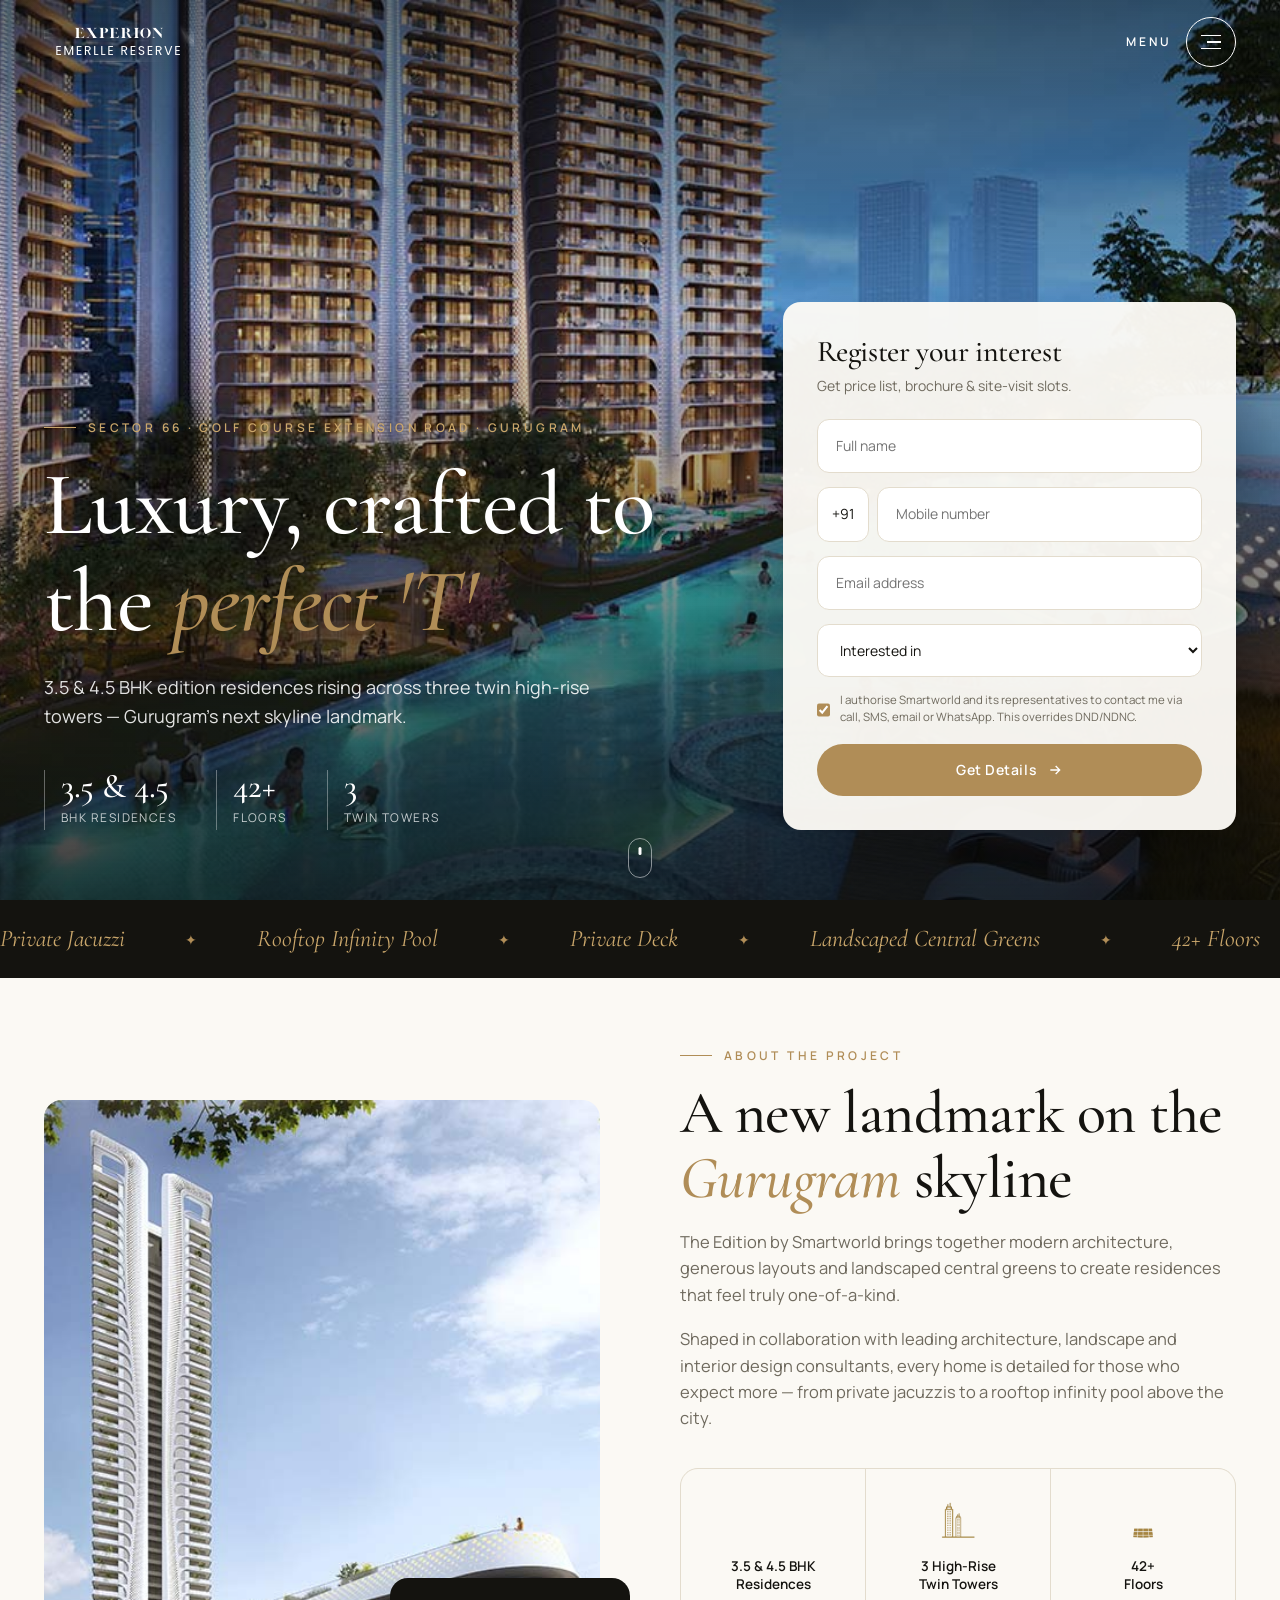
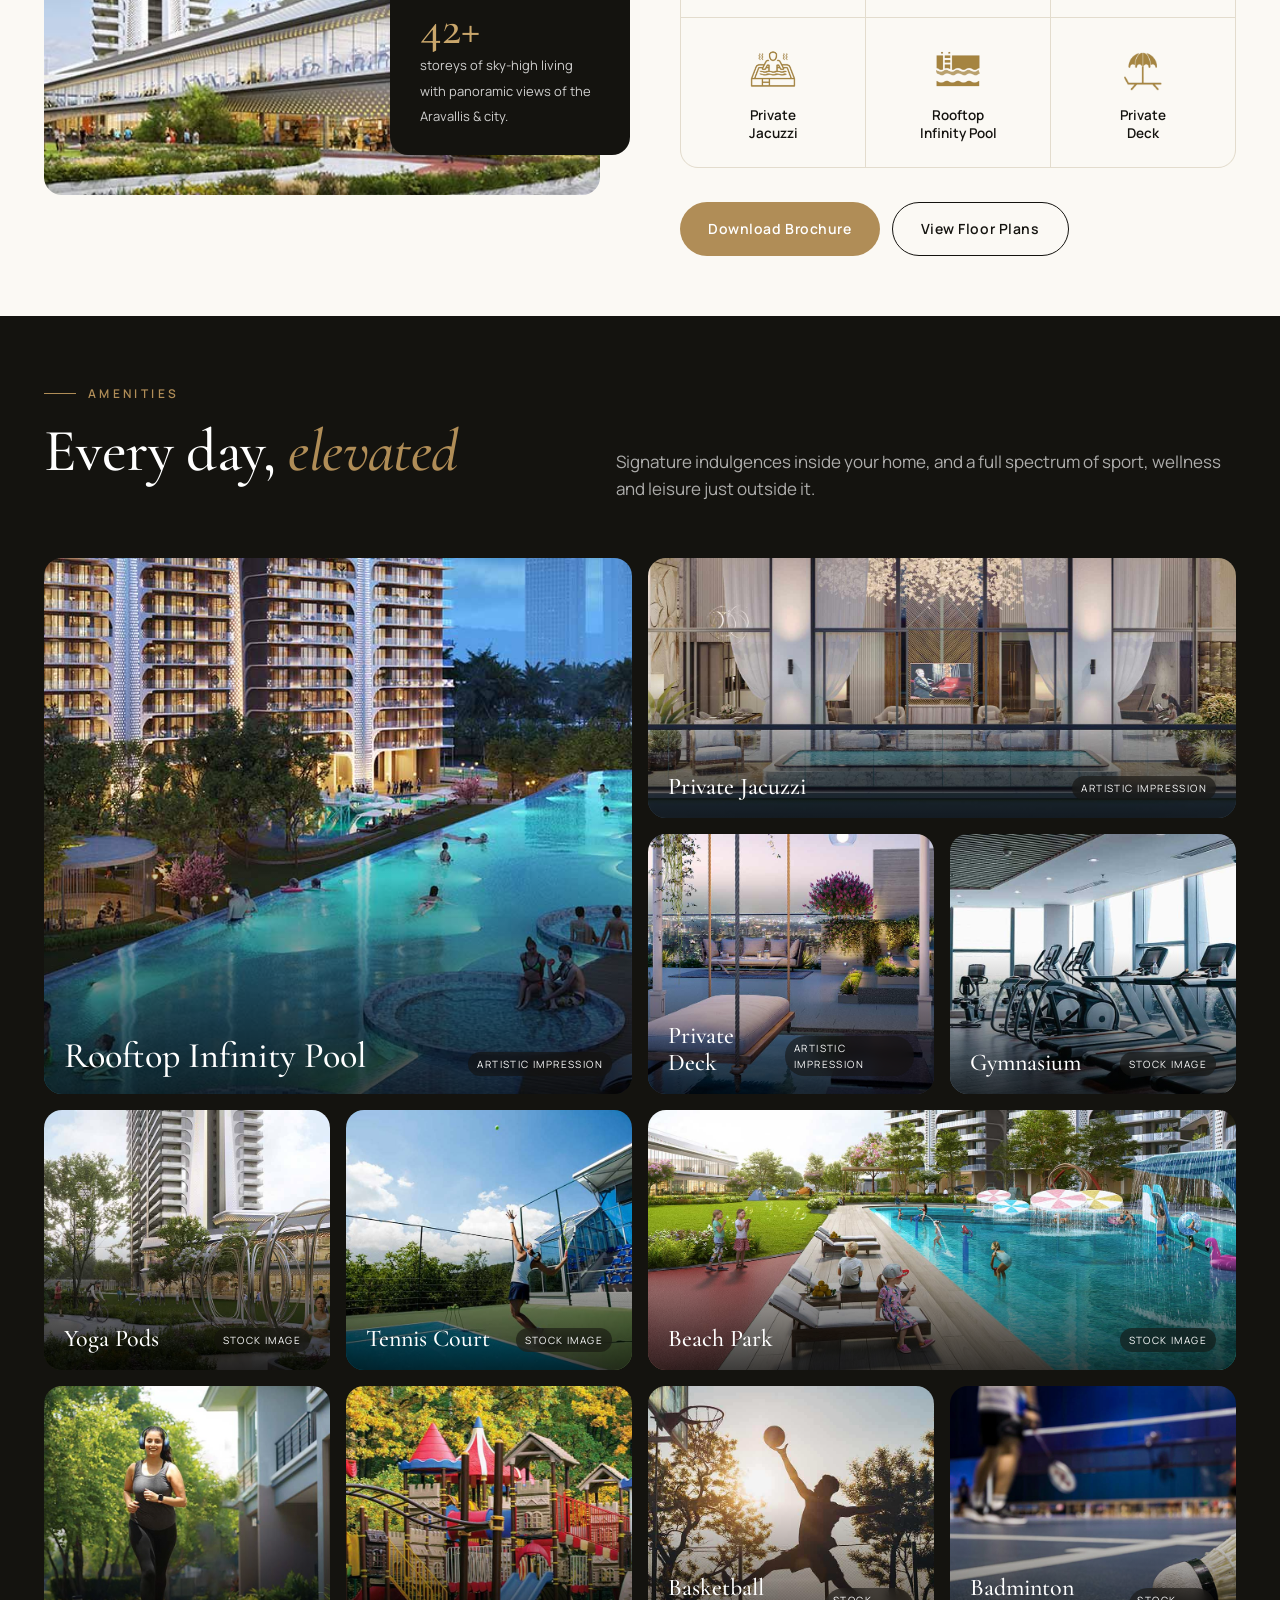
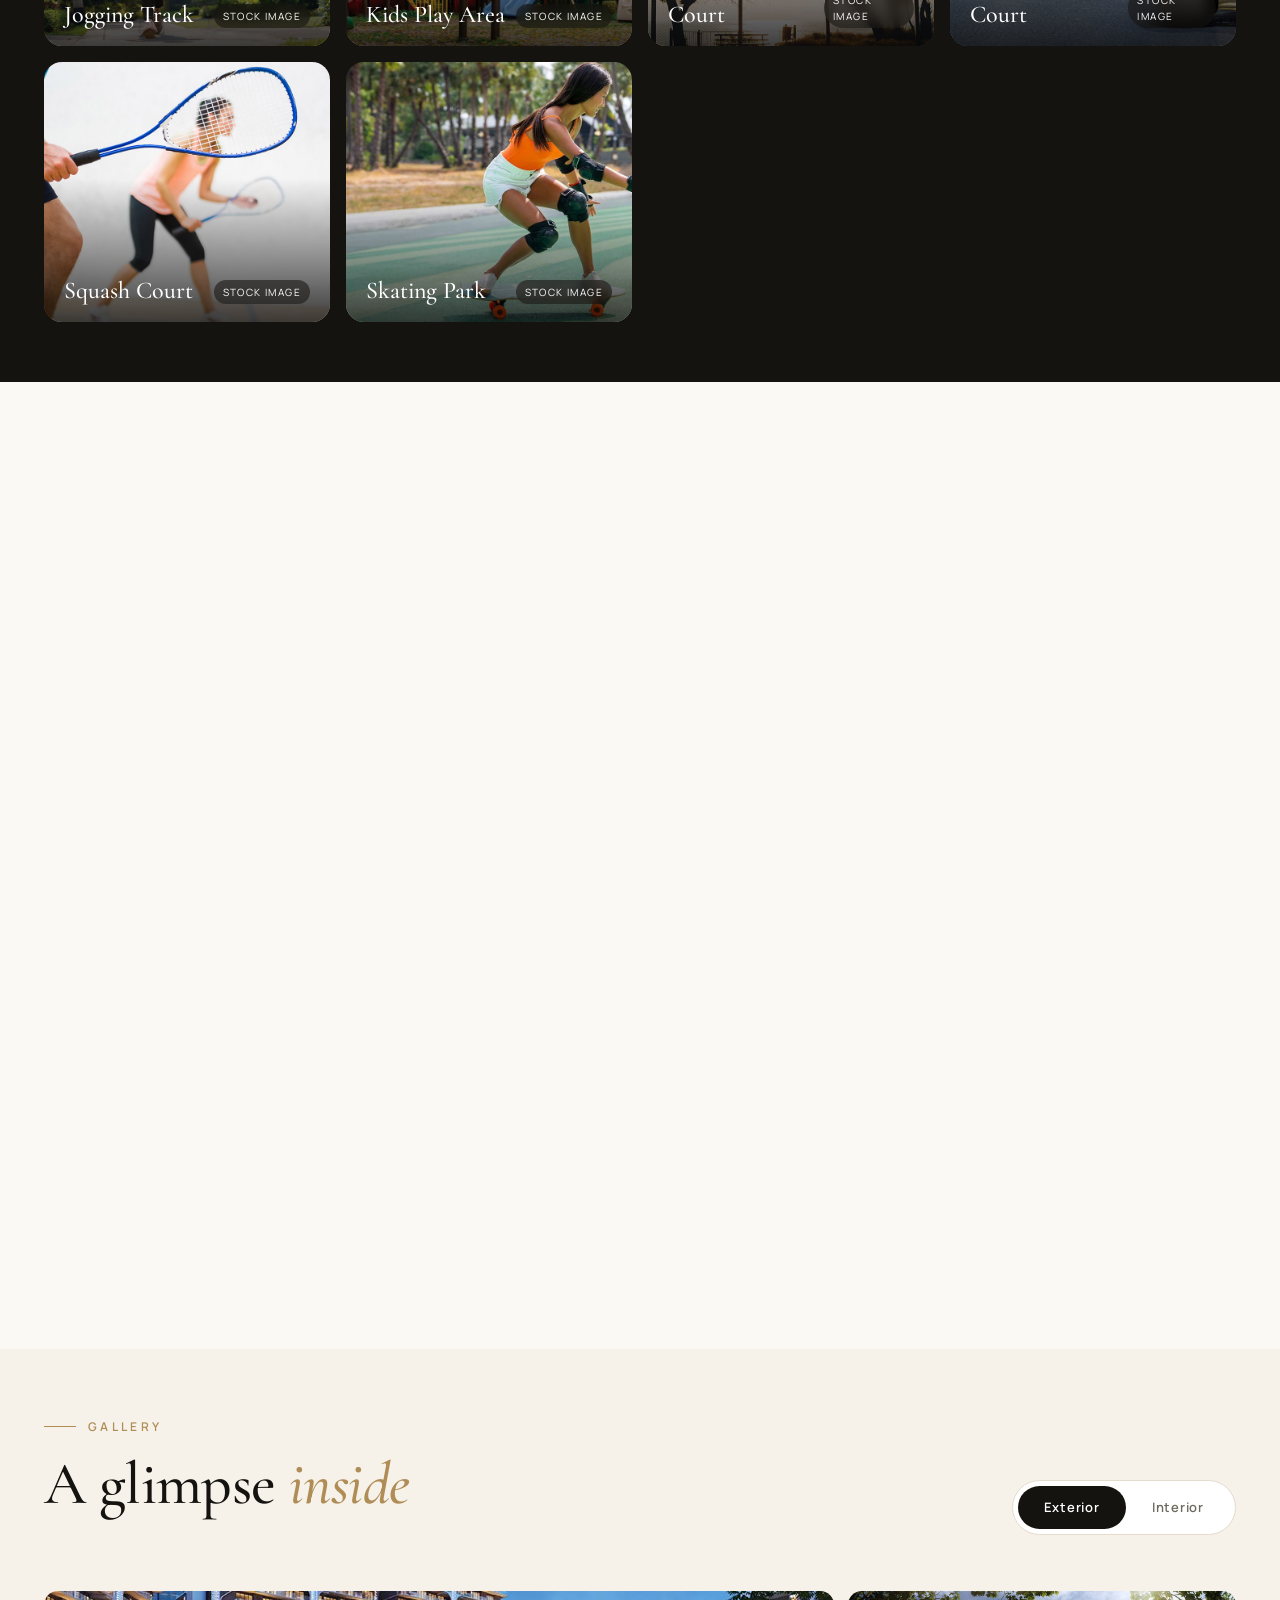
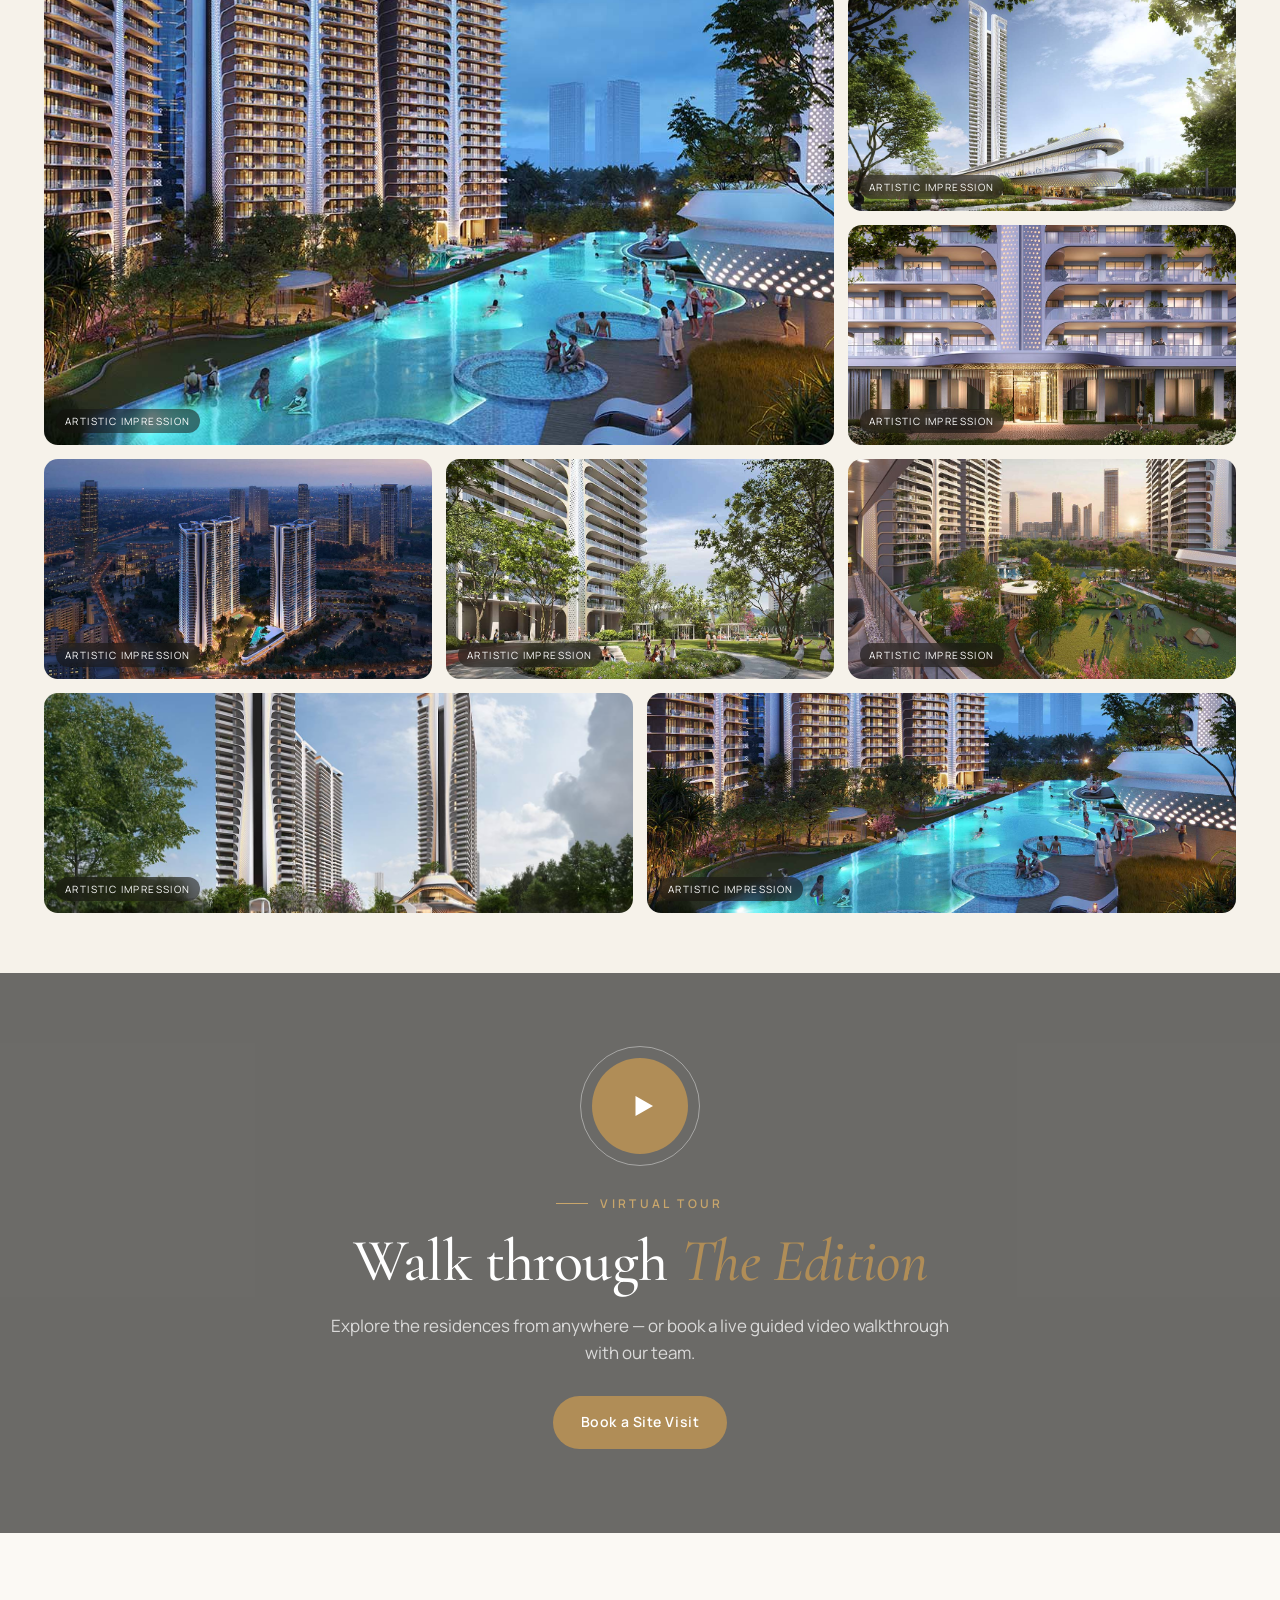
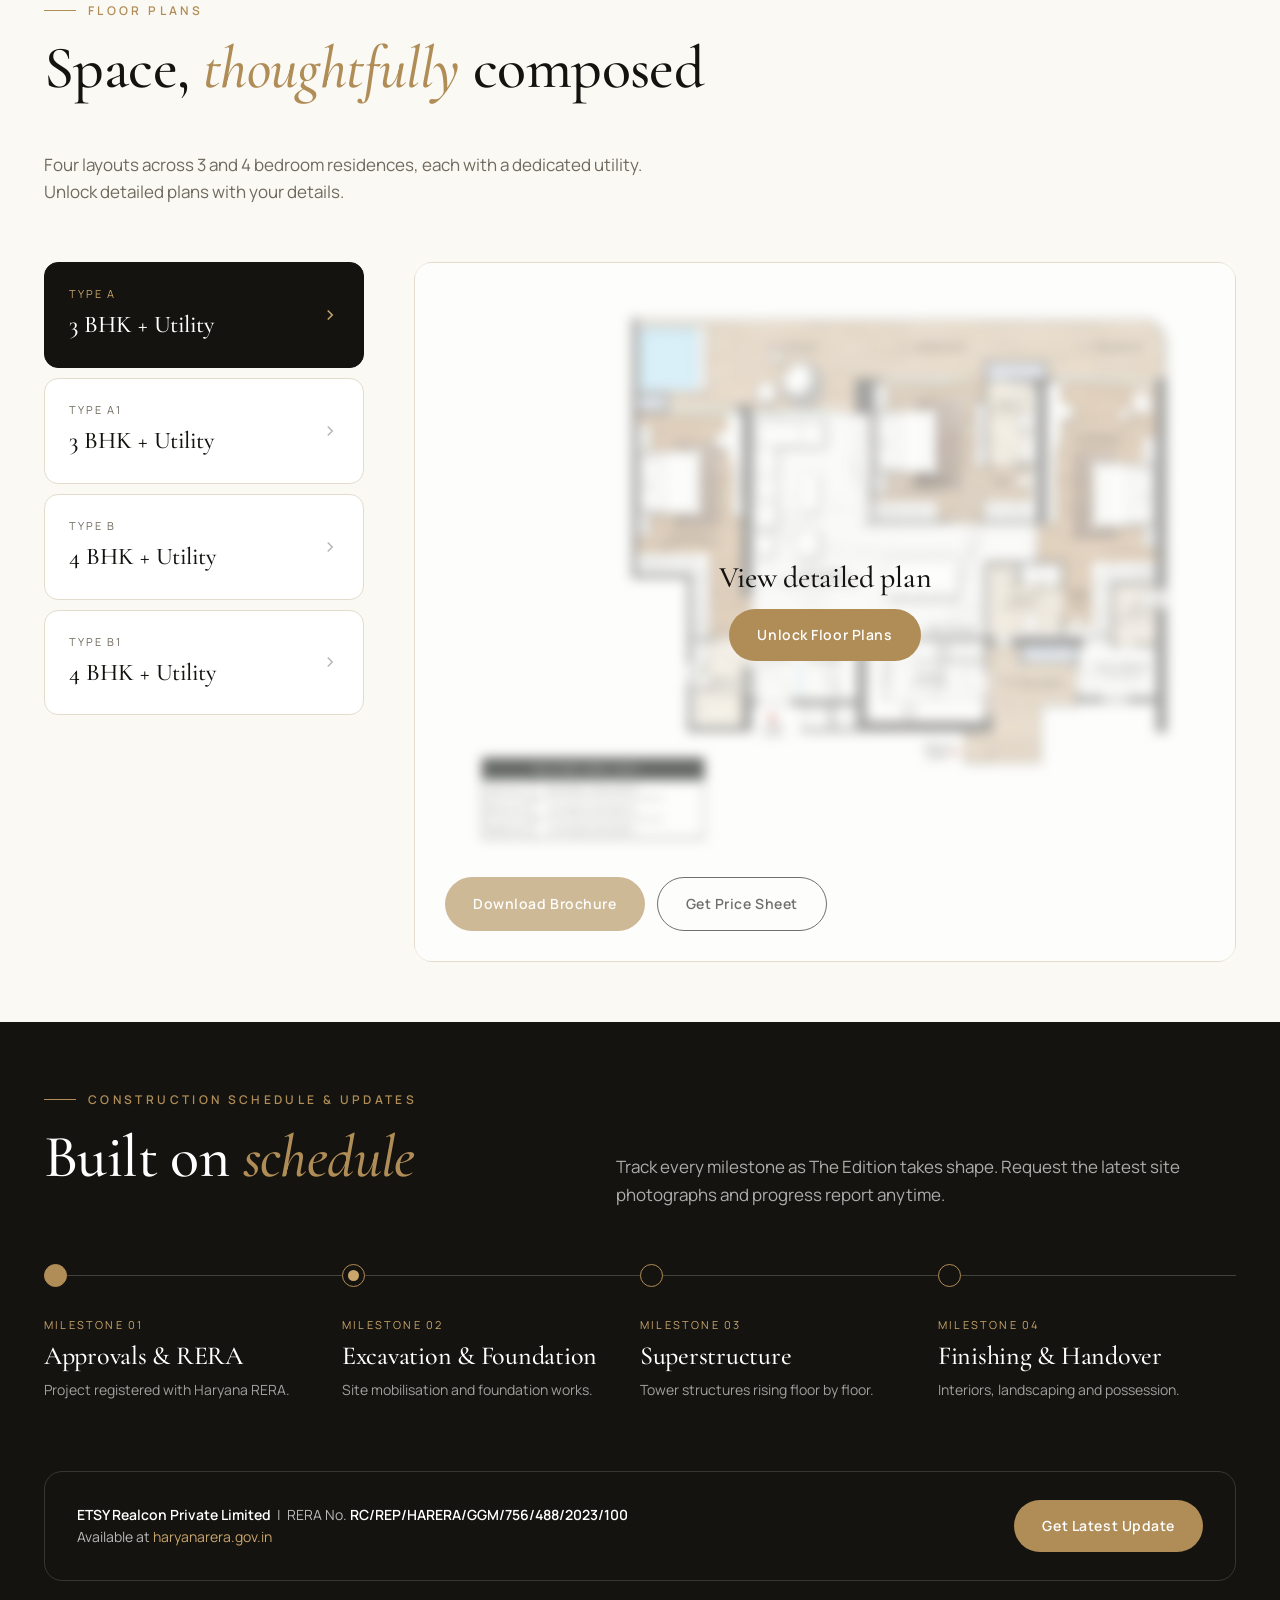
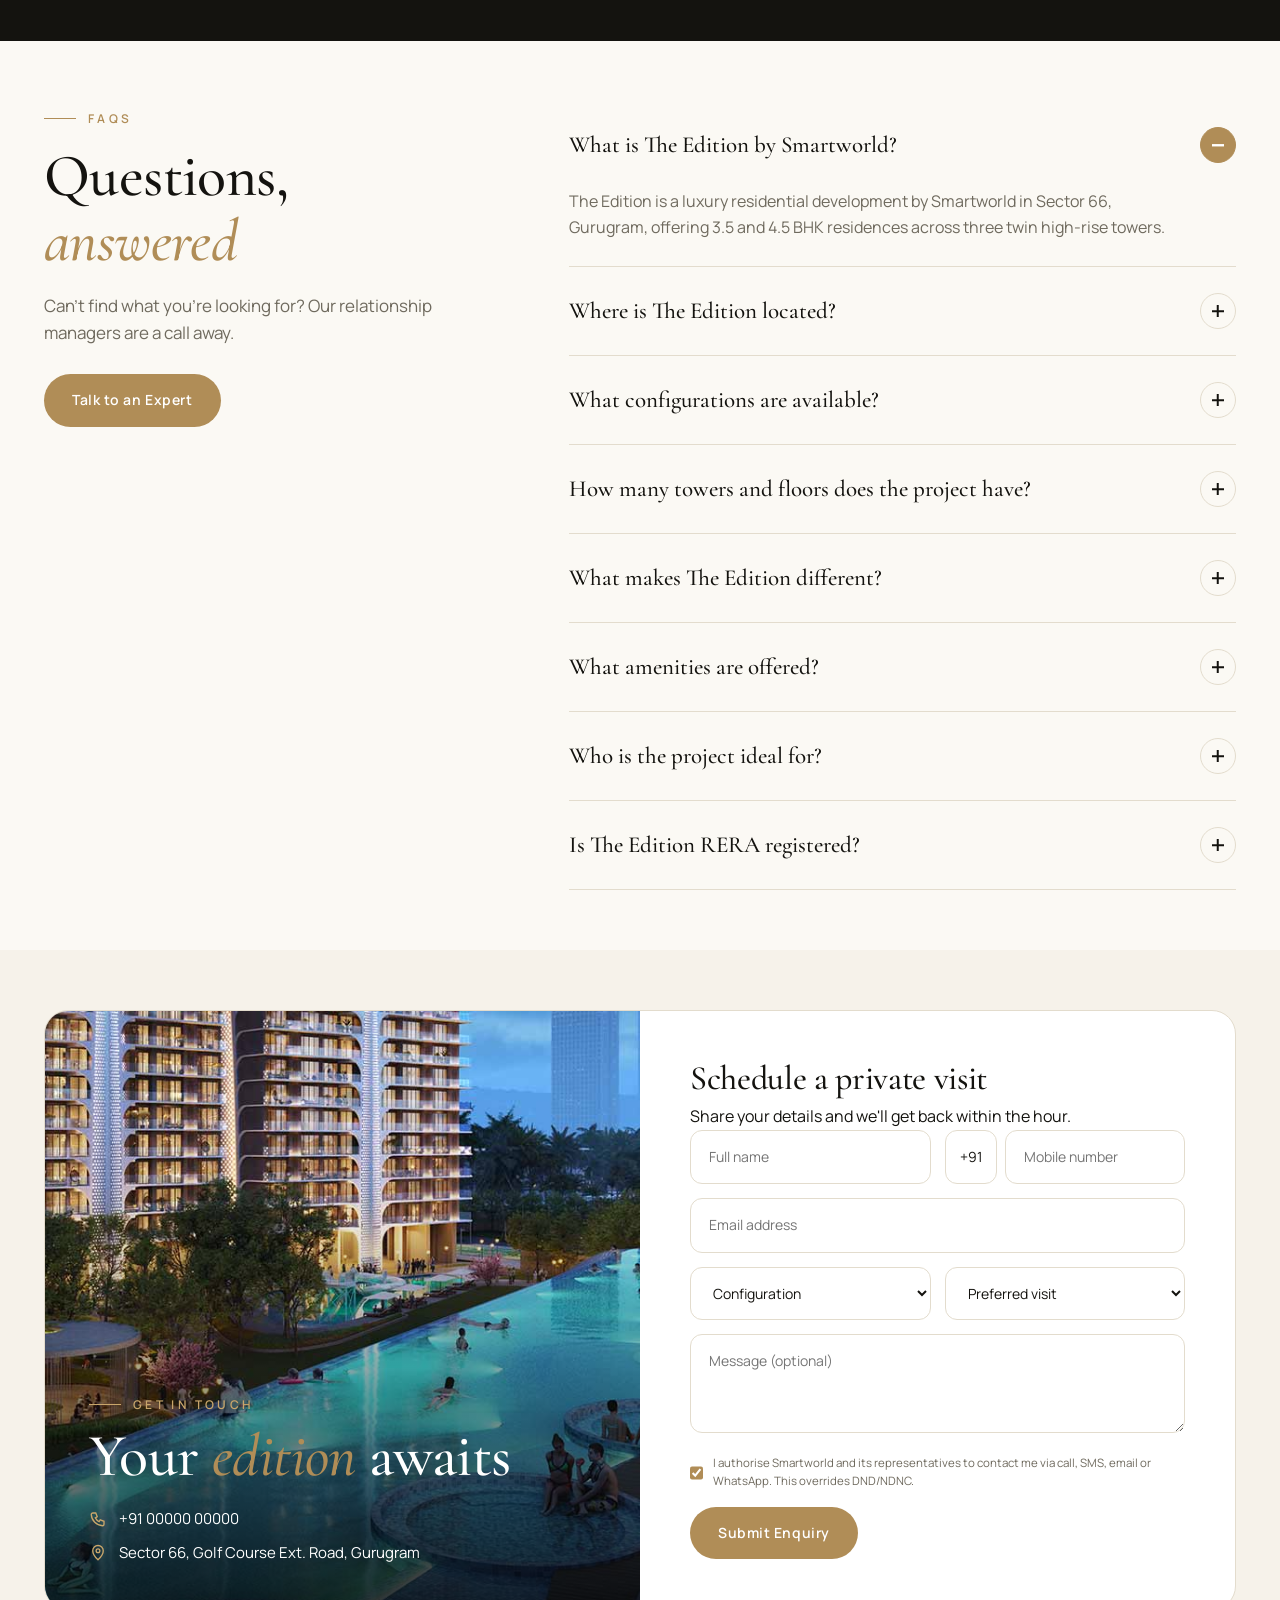
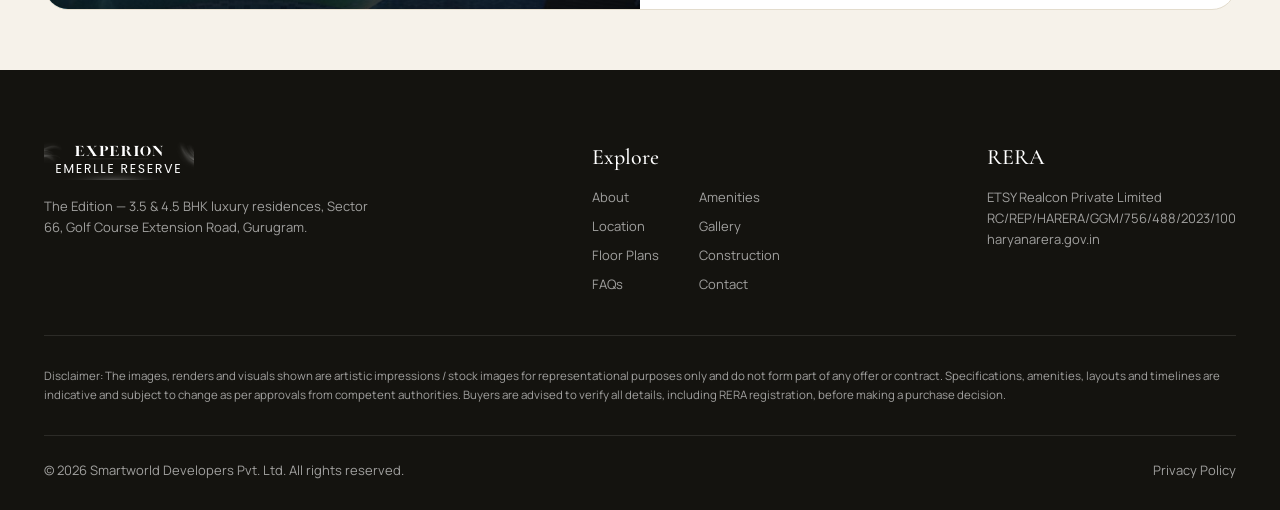
==== commit 0bbbb90c: "changes" ====
--- a/index.html
+++ b/index.html
@@ -15,9 +15,8 @@
 <!-- ============ NAV ============ -->
 <header class="nav" id="nav">
   <div class="wrap">
-    <a href="#top" class="logo" aria-label="Smartworld – The Edition">
-      <img src="assets/images/smartworld-logo.png" alt="Smartworld">
-      <span>The Edition</span>
+    <a href="#top" class="logo" aria-label="Experion Emerlle Reserve">
+      <img src="assets/images/experion-logo-white.png" alt="Experion Emerlle Reserve">
     </a>
     <button class="burger" id="burger" aria-label="Open menu" aria-controls="drawer" aria-expanded="false">
       <span class="burger-label">Menu</span>
@@ -30,7 +29,7 @@
 <div class="drawer-overlay" id="drawerOverlay"></div>
 <aside class="drawer" id="drawer" aria-hidden="true">
   <div class="drawer-head">
-    <img src="assets/images/smartworld-logo.png" alt="Smartworld">
+    <img src="assets/images/experion-logo-white.png" alt="Experion Emerlle Reserve">
     <button class="drawer-close" id="drawerClose" aria-label="Close menu"><svg viewBox="0 0 24 24" fill="none" stroke="currentColor" stroke-width="1.6"><path d="M6 6l12 12M18 6L6 18"/></svg></button>
   </div>
   <nav class="drawer-menu">
@@ -327,7 +326,7 @@
   <div class="wrap">
     <div class="foot-top">
       <div>
-        <img src="assets/images/smartworld-logo.png" alt="Smartworld">
+        <img src="assets/images/experion-logo-white.png" alt="Experion Emerlle Reserve">
         <p style="max-width:340px">The Edition — 3.5 &amp; 4.5 BHK luxury residences, Sector 66, Golf Course Extension Road, Gurugram.</p>
       </div>
       <div>
--- a/assets/css/style.css
+++ b/assets/css/style.css
@@ -1,340 +1,2113 @@
-:root{
-  --ink:#14130f;
-  --ink-2:#1d1c17;
-  --ivory:#f6f2ea;
-  --paper:#fbf9f4;
-  --line:#e3dccd;
-  --muted:#6f6a5e;
-  --brass:#b08d57;
-  --brass-2:#c9a66b;
-  --white:#fff;
-  --radius:18px;
-  --max:1240px;
-  --serif:"Cormorant Garamond",Georgia,serif;
-  --sans:"Manrope",system-ui,-apple-system,Segoe UI,Roboto,sans-serif;
-}
-*{box-sizing:border-box;margin:0;padding:0}
-html{scroll-behavior:smooth;scroll-padding-top:80px}
-body{font-family:var(--sans);color:var(--ink);background:var(--paper);line-height:1.6;-webkit-font-smoothing:antialiased;overflow-x:hidden}
-img{display:block;max-width:100%}
-a{color:inherit;text-decoration:none}
-button{font:inherit;cursor:pointer;border:0;background:none;color:inherit}
-.wrap{max-width:var(--max);margin:0 auto;padding:0 24px}
-section{padding:110px 0}
-.eyebrow{font-size:12px;letter-spacing:.28em;text-transform:uppercase;color:var(--brass);font-weight:600;display:inline-flex;align-items:center;gap:12px}
-.eyebrow::before{content:"";width:32px;height:1px;background:currentColor}
-h1,h2,h3{font-family:var(--serif);font-weight:500;line-height:1.08;letter-spacing:-.01em}
-h2{font-size:clamp(36px,5vw,60px);margin:16px 0 18px}
-h2 em,h1 em{font-style:italic;color:var(--brass)}
-.lead{color:var(--muted);font-size:17px;max-width:620px}
-.head{display:flex;justify-content:space-between;align-items:flex-end;gap:32px;flex-wrap:wrap;margin-bottom:56px}
-.tag{font-size:10px;letter-spacing:.14em;text-transform:uppercase;background:rgba(20,19,15,.55);color:#fff;padding:4px 9px;border-radius:30px;backdrop-filter:blur(6px)}
+:root {
+  --ink: #14130f;
+  --ink-2: #1d1c17;
+  --ivory: #f6f2ea;
+  --paper: #fbf9f4;
+  --line: #e3dccd;
+  --muted: #6f6a5e;
+  --brass: #b08d57;
+  --brass-2: #c9a66b;
+  --white: #fff;
+  --radius: 18px;
+  --max: 1240px;
+  --serif: "Cormorant Garamond", Georgia, serif;
+  --sans: "Manrope", system-ui, -apple-system, Segoe UI, Roboto, sans-serif;
+}
+
+* {
+  box-sizing: border-box;
+  margin: 0;
+  padding: 0
+}
+
+html {
+  scroll-behavior: smooth;
+  scroll-padding-top: 80px
+}
+
+body {
+  font-family: var(--sans);
+  color: var(--ink);
+  background: var(--paper);
+  line-height: 1.6;
+  -webkit-font-smoothing: antialiased;
+  overflow-x: hidden
+}
+
+img {
+  display: block;
+  max-width: 100%
+}
+
+a {
+  color: inherit;
+  text-decoration: none
+}
+
+button {
+  font: inherit;
+  cursor: pointer;
+  border: 0;
+  background: none;
+  color: inherit
+}
+
+.wrap {
+  max-width: var(--max);
+  margin: 0 auto;
+  padding: 0 24px
+}
+
+section {
+  padding: 60px 0
+}
+
+.eyebrow {
+  font-size: 12px;
+  letter-spacing: .28em;
+  text-transform: uppercase;
+  color: var(--brass);
+  font-weight: 600;
+  display: inline-flex;
+  align-items: center;
+  gap: 12px
+}
+
+.eyebrow::before {
+  content: "";
+  width: 32px;
+  height: 1px;
+  background: currentColor
+}
+
+h1,
+h2,
+h3 {
+  font-family: var(--serif);
+  font-weight: 500;
+  line-height: 1.08;
+  letter-spacing: -.01em
+}
+
+h2 {
+  font-size: clamp(36px, 5vw, 60px);
+  margin: 16px 0 18px
+}
+
+h2 em,
+h1 em {
+  font-style: italic;
+  color: var(--brass)
+}
+
+.lead {
+  color: var(--muted);
+  font-size: 17px;
+  max-width: 620px
+}
+
+.head {
+  display: flex;
+  justify-content: space-between;
+  align-items: flex-end;
+  gap: 32px;
+  flex-wrap: wrap;
+  margin-bottom: 56px
+}
+
+.tag {
+  font-size: 10px;
+  letter-spacing: .14em;
+  text-transform: uppercase;
+  background: rgba(20, 19, 15, .55);
+  color: #fff;
+  padding: 4px 9px;
+  border-radius: 30px;
+  backdrop-filter: blur(6px)
+}
 
 /* Buttons */
-.btn{display:inline-flex;align-items:center;justify-content:center;gap:10px;padding:15px 28px;border-radius:50px;font-weight:600;font-size:14px;letter-spacing:.04em;transition:.3s}
-.btn-brass{background:var(--brass);color:#fff}
-.btn-brass:hover{background:var(--ink)}
-.btn-ghost{border:1px solid currentColor}
-.btn-ghost:hover{background:var(--ink);color:#fff;border-color:var(--ink)}
-.btn svg{width:16px;height:16px}
+.btn {
+  display: inline-flex;
+  align-items: center;
+  justify-content: center;
+  gap: 10px;
+  padding: 15px 28px;
+  border-radius: 50px;
+  font-weight: 600;
+  font-size: 14px;
+  letter-spacing: .04em;
+  transition: .3s
+}
+
+.btn-brass {
+  background: var(--brass);
+  color: #fff
+}
+
+.btn-brass:hover {
+  background: var(--ink)
+}
+
+.btn-ghost {
+  border: 1px solid currentColor
+}
+
+.btn-ghost:hover {
+  background: var(--ink);
+  color: #fff;
+  border-color: var(--ink)
+}
+
+.btn svg {
+  width: 16px;
+  height: 16px
+}
 
 /* Nav */
-.nav{position:fixed;inset:0 0 auto;z-index:50;transition:.35s;color:#fff}
-.nav .wrap{display:flex;align-items:center;justify-content:space-between;height:84px}
-.nav.scrolled{background:rgba(251,249,244,.92);backdrop-filter:blur(14px);color:var(--ink);box-shadow:0 1px 0 var(--line)}
-.nav.scrolled .wrap{height:70px}
-.logo{display:flex;align-items:center;gap:14px}
-.logo img{height:34px;filter:brightness(0) invert(1);transition:.35s}
-.nav.scrolled .logo img{filter:none}
-.logo span{font-family:var(--serif);font-size:22px;padding-left:14px;border-left:1px solid currentColor;opacity:.9}
-.burger{display:flex;align-items:center;gap:14px;font-size:12px;font-weight:600;letter-spacing:.24em;text-transform:uppercase}
-.burger-lines{width:50px;height:50px;border-radius:50%;border:1px solid currentColor;display:flex;flex-direction:column;align-items:center;justify-content:center;gap:5px;transition:.3s}
-.burger-lines i{display:block;width:20px;height:1.5px;background:currentColor;transition:.3s}
-.burger-lines i:nth-child(2){width:14px;margin-left:6px}
-.burger:hover .burger-lines{background:var(--brass);border-color:var(--brass);color:#fff}
-.burger:hover .burger-lines i:nth-child(2){width:20px;margin-left:0}
+.nav {
+  position: fixed;
+  inset: 0 0 auto;
+  z-index: 50;
+  transition: .35s;
+  color: #fff
+}
+
+.nav .wrap {
+  display: flex;
+  align-items: center;
+  justify-content: space-between;
+  height: 84px
+}
+
+.nav.scrolled {
+  background: rgba(251, 249, 244, .92);
+  backdrop-filter: blur(14px);
+  color: var(--ink);
+  box-shadow: 0 1px 0 var(--line)
+}
+
+.nav.scrolled .wrap {
+  height: 70px
+}
+
+.logo {
+  display: flex;
+  align-items: center;
+  gap: 14px
+}
+
+.logo img {
+  height: 40px;
+  filter: brightness(0) invert(1);
+  transition: .35s
+}
+
+.nav.scrolled .logo img {
+  filter: brightness(0)
+}
+
+.burger {
+  display: flex;
+  align-items: center;
+  gap: 14px;
+  font-size: 12px;
+  font-weight: 600;
+  letter-spacing: .24em;
+  text-transform: uppercase
+}
+
+.burger-lines {
+  width: 50px;
+  height: 50px;
+  border-radius: 50%;
+  border: 1px solid currentColor;
+  display: flex;
+  flex-direction: column;
+  align-items: center;
+  justify-content: center;
+  gap: 5px;
+  transition: .3s
+}
+
+.burger-lines i {
+  display: block;
+  width: 20px;
+  height: 1.5px;
+  background: currentColor;
+  transition: .3s
+}
+
+.burger-lines i:nth-child(2) {
+  width: 14px;
+  margin-left: 6px
+}
+
+.burger:hover .burger-lines {
+  background: var(--brass);
+  border-color: var(--brass);
+  color: #fff
+}
+
+.burger:hover .burger-lines i:nth-child(2) {
+  width: 20px;
+  margin-left: 0
+}
 
 /* Slide-in drawer */
-.drawer-overlay{position:fixed;inset:0;z-index:70;background:rgba(10,10,8,.55);backdrop-filter:blur(4px);opacity:0;visibility:hidden;transition:.45s}
-.drawer{position:fixed;top:0;right:0;bottom:0;z-index:80;width:min(460px,100%);background:var(--ink);color:#fff;display:flex;flex-direction:column;padding:28px 44px 36px;transform:translateX(100%);transition:transform .55s cubic-bezier(.77,0,.18,1);overflow-y:auto}
-body.drawer-open .drawer{transform:none}
-body.drawer-open .drawer-overlay{opacity:1;visibility:visible}
-.drawer-head{display:flex;justify-content:space-between;align-items:center;margin-bottom:40px}
-.drawer-head img{height:32px;filter:brightness(0) invert(1)}
-.drawer-close{width:50px;height:50px;border-radius:50%;border:1px solid rgba(255,255,255,.25);display:grid;place-items:center;transition:.3s}
-.drawer-close svg{width:20px;transition:.4s}
-.drawer-close:hover{background:var(--brass);border-color:var(--brass)}
-.drawer-close:hover svg{transform:rotate(90deg)}
-.drawer-menu{display:flex;flex-direction:column;flex:1}
-.drawer-menu a{display:flex;align-items:baseline;gap:18px;padding:11px 0;font-family:var(--serif);font-size:32px;line-height:1.1;border-bottom:1px solid rgba(255,255,255,.08);opacity:0;transform:translateX(40px);transition:color .3s,padding .3s,opacity .5s,transform .5s}
-.drawer-menu a small{font-family:var(--sans);font-size:11px;letter-spacing:.14em;color:var(--brass-2)}
-.drawer-menu a:hover{color:var(--brass-2);padding-left:10px}
-body.drawer-open .drawer-menu a{opacity:1;transform:none}
-body.drawer-open .drawer-menu a:nth-child(1){transition-delay:.15s}
-body.drawer-open .drawer-menu a:nth-child(2){transition-delay:.19s}
-body.drawer-open .drawer-menu a:nth-child(3){transition-delay:.23s}
-body.drawer-open .drawer-menu a:nth-child(4){transition-delay:.27s}
-body.drawer-open .drawer-menu a:nth-child(5){transition-delay:.31s}
-body.drawer-open .drawer-menu a:nth-child(6){transition-delay:.35s}
-body.drawer-open .drawer-menu a:nth-child(7){transition-delay:.39s}
-body.drawer-open .drawer-menu a:nth-child(8){transition-delay:.43s}
-body.drawer-open .drawer-menu a:nth-child(9){transition-delay:.47s}
-.drawer-foot{margin-top:36px;font-size:12.5px;color:rgba(255,255,255,.55);line-height:1.7}
-.drawer-foot .btn{width:100%;margin-bottom:20px}
-.drawer-phone{display:block;font-family:var(--serif);font-size:24px;color:#fff;margin-bottom:8px}
+.drawer-overlay {
+  position: fixed;
+  inset: 0;
+  z-index: 70;
+  background: rgba(10, 10, 8, .55);
+  backdrop-filter: blur(4px);
+  opacity: 0;
+  visibility: hidden;
+  transition: .45s
+}
+
+.drawer {
+  position: fixed;
+  top: 0;
+  right: 0;
+  bottom: 0;
+  z-index: 80;
+  width: min(460px, 100%);
+  background: var(--ink);
+  color: #fff;
+  display: flex;
+  flex-direction: column;
+  padding: 28px 44px 36px;
+  transform: translateX(100%);
+  transition: transform .55s cubic-bezier(.77, 0, .18, 1);
+  overflow-y: auto
+}
+
+body.drawer-open .drawer {
+  transform: none
+}
+
+body.drawer-open .drawer-overlay {
+  opacity: 1;
+  visibility: visible
+}
+
+.drawer-head {
+  display: flex;
+  justify-content: space-between;
+  align-items: center;
+  margin-bottom: 40px
+}
+
+.drawer-head img {
+  height: 40px;
+  filter: brightness(0) invert(1)
+}
+
+.drawer-close {
+  width: 50px;
+  height: 50px;
+  border-radius: 50%;
+  border: 1px solid rgba(255, 255, 255, .25);
+  display: grid;
+  place-items: center;
+  transition: .3s
+}
+
+.drawer-close svg {
+  width: 20px;
+  transition: .4s
+}
+
+.drawer-close:hover {
+  background: var(--brass);
+  border-color: var(--brass)
+}
+
+.drawer-close:hover svg {
+  transform: rotate(90deg)
+}
+
+.drawer-menu {
+  display: flex;
+  flex-direction: column;
+  flex: 1
+}
+
+.drawer-menu a {
+  display: flex;
+  align-items: baseline;
+  gap: 18px;
+  padding: 11px 0;
+  font-family: var(--serif);
+  font-size: 32px;
+  line-height: 1.1;
+  border-bottom: 1px solid rgba(255, 255, 255, .08);
+  opacity: 0;
+  transform: translateX(40px);
+  transition: color .3s, padding .3s, opacity .5s, transform .5s
+}
+
+.drawer-menu a small {
+  font-family: var(--sans);
+  font-size: 11px;
+  letter-spacing: .14em;
+  color: var(--brass-2)
+}
+
+.drawer-menu a:hover {
+  color: var(--brass-2);
+  padding-left: 10px
+}
+
+body.drawer-open .drawer-menu a {
+  opacity: 1;
+  transform: none
+}
+
+body.drawer-open .drawer-menu a:nth-child(1) {
+  transition-delay: .15s
+}
+
+body.drawer-open .drawer-menu a:nth-child(2) {
+  transition-delay: .19s
+}
+
+body.drawer-open .drawer-menu a:nth-child(3) {
+  transition-delay: .23s
+}
+
+body.drawer-open .drawer-menu a:nth-child(4) {
+  transition-delay: .27s
+}
+
+body.drawer-open .drawer-menu a:nth-child(5) {
+  transition-delay: .31s
+}
+
+body.drawer-open .drawer-menu a:nth-child(6) {
+  transition-delay: .35s
+}
+
+body.drawer-open .drawer-menu a:nth-child(7) {
+  transition-delay: .39s
+}
+
+body.drawer-open .drawer-menu a:nth-child(8) {
+  transition-delay: .43s
+}
+
+body.drawer-open .drawer-menu a:nth-child(9) {
+  transition-delay: .47s
+}
+
+.drawer-foot {
+  margin-top: 36px;
+  font-size: 12.5px;
+  color: rgba(255, 255, 255, .55);
+  line-height: 1.7
+}
+
+.drawer-foot .btn {
+  width: 100%;
+  margin-bottom: 20px
+}
+
+.drawer-phone {
+  display: block;
+  font-family: var(--serif);
+  font-size: 24px;
+  color: #fff;
+  margin-bottom: 8px
+}
 
 /* Hero */
-.hero{position:relative;min-height:100vh;display:flex;align-items:flex-end;color:#fff;padding:140px 0 70px;overflow:hidden}
-.hero-bg{position:absolute;inset:0;background:url("../images/gallery/exterior/1.jpg") center/cover;transform:scale(1.08);animation:zoom 14s ease-out forwards}
-@keyframes zoom{to{transform:scale(1)}}
-.hero::after{content:"";position:absolute;inset:0;background:linear-gradient(180deg,rgba(10,10,8,.55) 0%,rgba(10,10,8,.15) 35%,rgba(10,10,8,.8) 100%)}
-.hero .wrap{position:relative;z-index:2;display:grid;grid-template-columns:1.35fr .9fr;gap:60px;align-items:end;width:100%}
-.hero .eyebrow{color:var(--brass-2)}
-.hero h1{font-size:clamp(46px,7vw,96px);margin:20px 0 22px}
-.hero p{font-size:18px;max-width:560px;opacity:.88}
-.hero-meta{display:flex;gap:40px;margin-top:40px;flex-wrap:wrap}
-.hero-meta div{border-left:1px solid rgba(255,255,255,.35);padding-left:16px}
-.hero-meta b{display:block;font-family:var(--serif);font-size:34px;font-weight:500;line-height:1}
-.hero-meta small{font-size:12px;letter-spacing:.12em;text-transform:uppercase;opacity:.75}
+.hero {
+  position: relative;
+  min-height: 100vh;
+  display: flex;
+  align-items: flex-end;
+  color: #fff;
+  padding: 140px 0 70px;
+  overflow: hidden
+}
+
+.hero-bg {
+  position: absolute;
+  inset: 0;
+  background: url("../images/gallery/exterior/1.jpg") center/cover;
+  transform: scale(1.08);
+  animation: zoom 14s ease-out forwards
+}
+
+@keyframes zoom {
+  to {
+    transform: scale(1)
+  }
+}
+
+.hero::after {
+  content: "";
+  position: absolute;
+  inset: 0;
+  background: linear-gradient(180deg, rgba(10, 10, 8, .55) 0%, rgba(10, 10, 8, .15) 35%, rgba(10, 10, 8, .8) 100%)
+}
+
+.hero .wrap {
+  position: relative;
+  z-index: 2;
+  display: grid;
+  grid-template-columns: 1.35fr .9fr;
+  gap: 60px;
+  align-items: end;
+  width: 100%
+}
+
+.hero .eyebrow {
+  color: var(--brass-2)
+}
+
+.hero h1 {
+  font-size: clamp(46px, 7vw, 96px);
+  margin: 20px 0 22px
+}
+
+.hero p {
+  font-size: 18px;
+  max-width: 560px;
+  opacity: .88
+}
+
+.hero-meta {
+  display: flex;
+  gap: 40px;
+  margin-top: 40px;
+  flex-wrap: wrap
+}
+
+.hero-meta div {
+  border-left: 1px solid rgba(255, 255, 255, .35);
+  padding-left: 16px
+}
+
+.hero-meta b {
+  display: block;
+  font-family: var(--serif);
+  font-size: 34px;
+  font-weight: 500;
+  line-height: 1
+}
+
+.hero-meta small {
+  font-size: 12px;
+  letter-spacing: .12em;
+  text-transform: uppercase;
+  opacity: .75
+}
 
 /* Form card */
-.card-form{background:rgba(251,249,244,.97);color:var(--ink);border-radius:var(--radius);padding:34px;box-shadow:0 30px 80px rgba(0,0,0,.35)}
-.card-form h3{font-size:30px;margin-bottom:6px}
-.card-form p{font-size:14px;color:var(--muted);margin-bottom:22px;opacity:1}
-.field{margin-bottom:14px}
-.field input,.field select,.field textarea{width:100%;padding:15px 18px;border:1px solid var(--line);border-radius:12px;background:#fff;font:inherit;font-size:14px;color:var(--ink);transition:.25s}
-.field input:focus,.field select:focus,.field textarea:focus{outline:none;border-color:var(--brass);box-shadow:0 0 0 4px rgba(176,141,87,.12)}
-.phone{display:flex;gap:8px}
-.phone span{display:flex;align-items:center;padding:0 14px;border:1px solid var(--line);border-radius:12px;background:#fff;font-size:14px}
-.consent{display:flex;gap:10px;font-size:11.5px;color:var(--muted);margin:6px 0 18px;line-height:1.5}
-.consent input{margin-top:3px;accent-color:var(--brass)}
-.card-form .btn{width:100%}
-.form-ok{display:none;text-align:center;padding:30px 0}
-.form-ok svg{width:54px;height:54px;color:var(--brass);margin:0 auto 14px}
-form.sent .form-body{display:none}
-form.sent .form-ok{display:block}
-
-.scroll-cue{position:absolute;left:50%;bottom:22px;z-index:2;transform:translateX(-50%);width:24px;height:40px;border:1px solid rgba(255,255,255,.5);border-radius:20px}
-.scroll-cue::after{content:"";position:absolute;left:50%;top:8px;width:3px;height:8px;background:#fff;border-radius:2px;transform:translateX(-50%);animation:cue 1.8s infinite}
-@keyframes cue{to{transform:translate(-50%,14px);opacity:0}}
+.card-form {
+  background: rgba(251, 249, 244, .97);
+  color: var(--ink);
+  border-radius: var(--radius);
+  padding: 34px;
+  box-shadow: 0 30px 80px rgba(0, 0, 0, .35)
+}
+
+.card-form h3 {
+  font-size: 30px;
+  margin-bottom: 6px
+}
+
+.card-form p {
+  font-size: 14px;
+  color: var(--muted);
+  margin-bottom: 22px;
+  opacity: 1
+}
+
+.field {
+  margin-bottom: 14px
+}
+
+.field input,
+.field select,
+.field textarea {
+  width: 100%;
+  padding: 15px 18px;
+  border: 1px solid var(--line);
+  border-radius: 12px;
+  background: #fff;
+  font: inherit;
+  font-size: 14px;
+  color: var(--ink);
+  transition: .25s
+}
+
+.field input:focus,
+.field select:focus,
+.field textarea:focus {
+  outline: none;
+  border-color: var(--brass);
+  box-shadow: 0 0 0 4px rgba(176, 141, 87, .12)
+}
+
+.phone {
+  display: flex;
+  gap: 8px
+}
+
+.phone span {
+  display: flex;
+  align-items: center;
+  padding: 0 14px;
+  border: 1px solid var(--line);
+  border-radius: 12px;
+  background: #fff;
+  font-size: 14px
+}
+
+.consent {
+  display: flex;
+  gap: 10px;
+  font-size: 11.5px;
+  color: var(--muted);
+  margin: 6px 0 18px;
+  line-height: 1.5
+}
+
+.consent input {
+  margin-top: 3px;
+  accent-color: var(--brass)
+}
+
+.card-form .btn {
+  width: 100%
+}
+
+.form-ok {
+  display: none;
+  text-align: center;
+  padding: 30px 0
+}
+
+.form-ok svg {
+  width: 54px;
+  height: 54px;
+  color: var(--brass);
+  margin: 0 auto 14px
+}
+
+form.sent .form-body {
+  display: none
+}
+
+form.sent .form-ok {
+  display: block
+}
+
+.scroll-cue {
+  position: absolute;
+  left: 50%;
+  bottom: 22px;
+  z-index: 2;
+  transform: translateX(-50%);
+  width: 24px;
+  height: 40px;
+  border: 1px solid rgba(255, 255, 255, .5);
+  border-radius: 20px
+}
+
+.scroll-cue::after {
+  content: "";
+  position: absolute;
+  left: 50%;
+  top: 8px;
+  width: 3px;
+  height: 8px;
+  background: #fff;
+  border-radius: 2px;
+  transform: translateX(-50%);
+  animation: cue 1.8s infinite
+}
+
+@keyframes cue {
+  to {
+    transform: translate(-50%, 14px);
+    opacity: 0
+  }
+}
 
 /* Marquee */
-.marquee{background:var(--ink);color:var(--brass-2);padding:20px 0;overflow:hidden;white-space:nowrap}
-.marquee-track{display:inline-flex;gap:60px;animation:mq 30s linear infinite;font-family:var(--serif);font-size:24px;font-style:italic}
-.marquee-track span::after{content:"✦";margin-left:60px;font-style:normal;font-size:14px;vertical-align:middle;color:var(--brass)}
-@keyframes mq{to{transform:translateX(-50%)}}
+.marquee {
+  background: var(--ink);
+  color: var(--brass-2);
+  padding: 20px 0;
+  overflow: hidden;
+  white-space: nowrap
+}
+
+.marquee-track {
+  display: inline-flex;
+  gap: 60px;
+  animation: mq 30s linear infinite;
+  font-family: var(--serif);
+  font-size: 24px;
+  font-style: italic
+}
+
+.marquee-track span::after {
+  content: "✦";
+  margin-left: 60px;
+  font-style: normal;
+  font-size: 14px;
+  vertical-align: middle;
+  color: var(--brass)
+}
+
+@keyframes mq {
+  to {
+    transform: translateX(-50%)
+  }
+}
 
 /* About */
-.about-grid{display:grid;grid-template-columns:1fr 1fr;gap:80px;align-items:center}
-.about-img{position:relative}
-.about-img img{border-radius:var(--radius);aspect-ratio:4/5;object-fit:cover;width:100%}
-.about-img .float{position:absolute;right:-30px;bottom:40px;background:var(--ink);color:#fff;padding:26px 30px;border-radius:var(--radius);max-width:240px}
-.about-img .float b{font-family:var(--serif);font-size:48px;font-weight:500;color:var(--brass-2);line-height:1;display:block}
-.about-img .float small{font-size:13px;opacity:.8}
-.about-copy p{color:var(--muted);margin-bottom:18px;font-size:16.5px}
-.highlights{display:grid;grid-template-columns:repeat(3,1fr);gap:1px;background:var(--line);border:1px solid var(--line);border-radius:var(--radius);overflow:hidden;margin-top:36px}
-.hl{background:var(--paper);padding:24px 18px;text-align:center;transition:.3s}
-.hl:hover{background:var(--ivory)}
-.hl img{width:54px;height:54px;object-fit:contain;margin:0 auto 10px}
-.hl b{display:block;font-size:13.5px;font-weight:600;line-height:1.35}
+.about-grid {
+  display: grid;
+  grid-template-columns: 1fr 1fr;
+  gap: 80px;
+  align-items: center
+}
+
+.about-img {
+  position: relative
+}
+
+.about-img img {
+  border-radius: var(--radius);
+  aspect-ratio: 4/5;
+  object-fit: cover;
+  width: 100%
+}
+
+.about-img .float {
+  position: absolute;
+  right: -30px;
+  bottom: 40px;
+  background: var(--ink);
+  color: #fff;
+  padding: 26px 30px;
+  border-radius: var(--radius);
+  max-width: 240px
+}
+
+.about-img .float b {
+  font-family: var(--serif);
+  font-size: 48px;
+  font-weight: 500;
+  color: var(--brass-2);
+  line-height: 1;
+  display: block
+}
+
+.about-img .float small {
+  font-size: 13px;
+  opacity: .8
+}
+
+.about-copy p {
+  color: var(--muted);
+  margin-bottom: 18px;
+  font-size: 16.5px
+}
+
+.highlights {
+  display: grid;
+  grid-template-columns: repeat(3, 1fr);
+  gap: 1px;
+  background: var(--line);
+  border: 1px solid var(--line);
+  border-radius: var(--radius);
+  overflow: hidden;
+  margin-top: 36px
+}
+
+.hl {
+  background: var(--paper);
+  padding: 24px 18px;
+  text-align: center;
+  transition: .3s
+}
+
+.hl:hover {
+  background: var(--ivory)
+}
+
+.hl img {
+  width: 54px;
+  height: 54px;
+  object-fit: contain;
+  margin: 0 auto 10px
+}
+
+.hl b {
+  display: block;
+  font-size: 13.5px;
+  font-weight: 600;
+  line-height: 1.35
+}
 
 /* Amenities */
-.amen{background:var(--ink);color:#fff}
-.amen .lead{color:rgba(255,255,255,.65)}
-.amen-grid{display:grid;grid-template-columns:repeat(4,1fr);grid-auto-rows:260px;gap:16px}
-.am{position:relative;border-radius:var(--radius);overflow:hidden;cursor:pointer}
-.am img{width:100%;height:100%;object-fit:cover;transition:transform .8s}
-.am:hover img{transform:scale(1.07)}
-.am::after{content:"";position:absolute;inset:0;background:linear-gradient(180deg,transparent 45%,rgba(0,0,0,.75))}
-.am figcaption{position:absolute;left:20px;right:20px;bottom:18px;z-index:2;display:flex;justify-content:space-between;align-items:flex-end;gap:10px}
-.am figcaption b{font-family:var(--serif);font-size:24px;font-weight:500;line-height:1.1}
-.am.big{grid-column:span 2;grid-row:span 2}
-.am.big figcaption b{font-size:36px}
-.am.wide{grid-column:span 2}
+.amen {
+  background: var(--ink);
+  color: #fff
+}
+
+.amen .lead {
+  color: rgba(255, 255, 255, .65)
+}
+
+.amen-grid {
+  display: grid;
+  grid-template-columns: repeat(4, 1fr);
+  grid-auto-rows: 260px;
+  gap: 16px
+}
+
+.am {
+  position: relative;
+  border-radius: var(--radius);
+  overflow: hidden;
+  cursor: pointer
+}
+
+.am img {
+  width: 100%;
+  height: 100%;
+  object-fit: cover;
+  transition: transform .8s
+}
+
+.am:hover img {
+  transform: scale(1.07)
+}
+
+.am::after {
+  content: "";
+  position: absolute;
+  inset: 0;
+  background: linear-gradient(180deg, transparent 45%, rgba(0, 0, 0, .75))
+}
+
+.am figcaption {
+  position: absolute;
+  left: 20px;
+  right: 20px;
+  bottom: 18px;
+  z-index: 2;
+  display: flex;
+  justify-content: space-between;
+  align-items: flex-end;
+  gap: 10px
+}
+
+.am figcaption b {
+  font-family: var(--serif);
+  font-size: 24px;
+  font-weight: 500;
+  line-height: 1.1
+}
+
+.am.big {
+  grid-column: span 2;
+  grid-row: span 2
+}
+
+.am.big figcaption b {
+  font-size: 36px
+}
+
+.am.wide {
+  grid-column: span 2
+}
 
 /* Location */
-.loc-grid{display:grid;grid-template-columns:.9fr 1.1fr;gap:60px;align-items:start}
-.loc-list{list-style:none;border-top:1px solid var(--line)}
-.loc-list li{display:flex;justify-content:space-between;align-items:center;gap:20px;padding:20px 4px;border-bottom:1px solid var(--line);transition:.25s}
-.loc-list li:hover{padding-left:14px;background:var(--ivory)}
-.loc-list span{display:flex;align-items:center;gap:14px;font-weight:500}
-.loc-list span i{width:36px;height:36px;border-radius:50%;background:var(--ivory);display:grid;place-items:center;color:var(--brass);font-style:normal;flex:none}
-.loc-list span i svg{width:16px}
-.loc-list b{font-family:var(--serif);font-size:26px;font-weight:500;color:var(--brass);white-space:nowrap}
-.loc-list b small{font-family:var(--sans);font-size:12px;color:var(--muted);margin-left:4px}
-.map{border-radius:var(--radius);overflow:hidden;position:relative;cursor:zoom-in;border:1px solid var(--line)}
-.map img{width:100%}
-.map .tag{position:absolute;top:16px;left:16px}
-.addr{margin-top:22px;display:flex;gap:14px;align-items:center;color:var(--muted);font-size:14px}
+.loc-grid {
+  display: grid;
+  grid-template-columns: .9fr 1.1fr;
+  gap: 60px;
+  align-items: start
+}
+
+.loc-list {
+  list-style: none;
+  border-top: 1px solid var(--line)
+}
+
+.loc-list li {
+  display: flex;
+  justify-content: space-between;
+  align-items: center;
+  gap: 20px;
+  padding: 20px 4px;
+  border-bottom: 1px solid var(--line);
+  transition: .25s
+}
+
+.loc-list li:hover {
+  padding-left: 14px;
+  background: var(--ivory)
+}
+
+.loc-list span {
+  display: flex;
+  align-items: center;
+  gap: 14px;
+  font-weight: 500
+}
+
+.loc-list span i {
+  width: 36px;
+  height: 36px;
+  border-radius: 50%;
+  background: var(--ivory);
+  display: grid;
+  place-items: center;
+  color: var(--brass);
+  font-style: normal;
+  flex: none
+}
+
+.loc-list span i svg {
+  width: 16px
+}
+
+.loc-list b {
+  font-family: var(--serif);
+  font-size: 26px;
+  font-weight: 500;
+  color: var(--brass);
+  white-space: nowrap
+}
+
+.loc-list b small {
+  font-family: var(--sans);
+  font-size: 12px;
+  color: var(--muted);
+  margin-left: 4px
+}
+
+.map {
+  border-radius: var(--radius);
+  overflow: hidden;
+  position: relative;
+  cursor: zoom-in;
+  border: 1px solid var(--line)
+}
+
+.map img {
+  width: 100%
+}
+
+.map .tag {
+  position: absolute;
+  top: 16px;
+  left: 16px
+}
+
+.addr {
+  margin-top: 22px;
+  display: flex;
+  gap: 14px;
+  align-items: center;
+  color: var(--muted);
+  font-size: 14px
+}
 
 /* Gallery */
-.gallery{background:var(--ivory)}
-.tabs{display:inline-flex;background:#fff;border:1px solid var(--line);padding:5px;border-radius:50px}
-.tabs button{padding:11px 26px;border-radius:50px;font-size:13px;font-weight:600;letter-spacing:.06em;transition:.3s;color:var(--muted)}
-.tabs button.on{background:var(--ink);color:#fff}
-.gal-grid{display:none;grid-template-columns:repeat(12,1fr);grid-auto-rows:220px;gap:14px}
-.gal-grid.on{display:grid;animation:fade .5s}
-@keyframes fade{from{opacity:0;transform:translateY(10px)}}
-.g{position:relative;border-radius:14px;overflow:hidden;cursor:zoom-in;grid-column:span 4}
-.g img{width:100%;height:100%;object-fit:cover;transition:transform .8s}
-.g:hover img{transform:scale(1.06)}
-.g .tag{position:absolute;left:12px;bottom:12px}
-.g.s6{grid-column:span 6}.g.s8{grid-column:span 8}.g.tall{grid-row:span 2}
+.gallery {
+  background: var(--ivory)
+}
+
+.tabs {
+  display: inline-flex;
+  background: #fff;
+  border: 1px solid var(--line);
+  padding: 5px;
+  border-radius: 50px
+}
+
+.tabs button {
+  padding: 11px 26px;
+  border-radius: 50px;
+  font-size: 13px;
+  font-weight: 600;
+  letter-spacing: .06em;
+  transition: .3s;
+  color: var(--muted)
+}
+
+.tabs button.on {
+  background: var(--ink);
+  color: #fff
+}
+
+.gal-grid {
+  display: none;
+  grid-template-columns: repeat(12, 1fr);
+  grid-auto-rows: 220px;
+  gap: 14px
+}
+
+.gal-grid.on {
+  display: grid;
+  animation: fade .5s
+}
+
+@keyframes fade {
+  from {
+    opacity: 0;
+    transform: translateY(10px)
+  }
+}
+
+.g {
+  position: relative;
+  border-radius: 14px;
+  overflow: hidden;
+  cursor: zoom-in;
+  grid-column: span 4
+}
+
+.g img {
+  width: 100%;
+  height: 100%;
+  object-fit: cover;
+  transition: transform .8s
+}
+
+.g:hover img {
+  transform: scale(1.06)
+}
+
+.g .tag {
+  position: absolute;
+  left: 12px;
+  bottom: 12px
+}
+
+.g.s6 {
+  grid-column: span 6
+}
+
+.g.s8 {
+  grid-column: span 8
+}
+
+.g.tall {
+  grid-row: span 2
+}
 
 /* Virtual tour */
-.tour{position:relative;color:#fff;padding:0}
-.tour-inner{position:relative;min-height:560px;display:grid;place-items:center;text-align:center;background:url("../images/gallery/exterior/3.jpg") center/cover fixed}
-.tour-inner::before{content:"";position:absolute;inset:0;background:rgba(12,12,10,.6)}
-.tour-inner>div{position:relative;padding:80px 24px}
-.tour .eyebrow{color:var(--brass-2)}
-.play{width:96px;height:96px;border-radius:50%;background:var(--brass);display:grid;place-items:center;margin:0 auto 32px;position:relative;transition:.3s}
-.play::before{content:"";position:absolute;inset:-12px;border:1px solid rgba(255,255,255,.4);border-radius:50%;animation:pulse 2.2s infinite}
-@keyframes pulse{from{transform:scale(.9);opacity:1}to{transform:scale(1.35);opacity:0}}
-.play:hover{transform:scale(1.06)}
-.play svg{width:30px;margin-left:5px}
+.tour {
+  position: relative;
+  color: #fff;
+  padding: 0
+}
+
+.tour-inner {
+  position: relative;
+  min-height: 560px;
+  display: grid;
+  place-items: center;
+  text-align: center;
+  background: url("../images/gallery/exterior/3.jpg") center/cover fixed
+}
+
+.tour-inner::before {
+  content: "";
+  position: absolute;
+  inset: 0;
+  background: rgba(12, 12, 10, .6)
+}
+
+.tour-inner>div {
+  position: relative;
+  padding: 80px 24px
+}
+
+.tour .eyebrow {
+  color: var(--brass-2)
+}
+
+.play {
+  width: 96px;
+  height: 96px;
+  border-radius: 50%;
+  background: var(--brass);
+  display: grid;
+  place-items: center;
+  margin: 0 auto 32px;
+  position: relative;
+  transition: .3s
+}
+
+.play::before {
+  content: "";
+  position: absolute;
+  inset: -12px;
+  border: 1px solid rgba(255, 255, 255, .4);
+  border-radius: 50%;
+  animation: pulse 2.2s infinite
+}
+
+@keyframes pulse {
+  from {
+    transform: scale(.9);
+    opacity: 1
+  }
+
+  to {
+    transform: scale(1.35);
+    opacity: 0
+  }
+}
+
+.play:hover {
+  transform: scale(1.06)
+}
+
+.play svg {
+  width: 30px;
+  margin-left: 5px
+}
 
 /* Floor plans */
-.fp-wrap{display:grid;grid-template-columns:320px 1fr;gap:50px;align-items:start}
-.fp-tabs{display:flex;flex-direction:column;gap:10px}
-.fp-tabs button{text-align:left;padding:22px 24px;border:1px solid var(--line);border-radius:14px;transition:.3s;background:#fff;display:flex;justify-content:space-between;align-items:center}
-.fp-tabs button small{display:block;font-size:11px;letter-spacing:.18em;text-transform:uppercase;color:var(--muted);margin-bottom:4px}
-.fp-tabs button b{font-family:var(--serif);font-size:24px;font-weight:500}
-.fp-tabs button svg{width:18px;opacity:.3;transition:.3s}
-.fp-tabs button.on{background:var(--ink);color:#fff;border-color:var(--ink)}
-.fp-tabs button.on small{color:var(--brass-2)}
-.fp-tabs button.on svg{opacity:1;color:var(--brass-2)}
-.fp-view{background:#fff;border:1px solid var(--line);border-radius:var(--radius);padding:30px;position:relative}
-.fp-view img{width:100%;max-height:560px;object-fit:contain;filter:blur(0);transition:.4s}
-.fp-view.locked img{filter:blur(6px)}
-.fp-lock{position:absolute;inset:0;display:none;place-items:center;text-align:center;background:rgba(251,249,244,.4)}
-.fp-view.locked .fp-lock{display:grid}
-.fp-lock h3{font-size:30px;margin-bottom:14px}
-.fp-actions{display:flex;gap:12px;margin-top:24px;flex-wrap:wrap}
+.fp-wrap {
+  display: grid;
+  grid-template-columns: 320px 1fr;
+  gap: 50px;
+  align-items: start
+}
+
+.fp-tabs {
+  display: flex;
+  flex-direction: column;
+  gap: 10px
+}
+
+.fp-tabs button {
+  text-align: left;
+  padding: 22px 24px;
+  border: 1px solid var(--line);
+  border-radius: 14px;
+  transition: .3s;
+  background: #fff;
+  display: flex;
+  justify-content: space-between;
+  align-items: center
+}
+
+.fp-tabs button small {
+  display: block;
+  font-size: 11px;
+  letter-spacing: .18em;
+  text-transform: uppercase;
+  color: var(--muted);
+  margin-bottom: 4px
+}
+
+.fp-tabs button b {
+  font-family: var(--serif);
+  font-size: 24px;
+  font-weight: 500
+}
+
+.fp-tabs button svg {
+  width: 18px;
+  opacity: .3;
+  transition: .3s
+}
+
+.fp-tabs button.on {
+  background: var(--ink);
+  color: #fff;
+  border-color: var(--ink)
+}
+
+.fp-tabs button.on small {
+  color: var(--brass-2)
+}
+
+.fp-tabs button.on svg {
+  opacity: 1;
+  color: var(--brass-2)
+}
+
+.fp-view {
+  background: #fff;
+  border: 1px solid var(--line);
+  border-radius: var(--radius);
+  padding: 30px;
+  position: relative
+}
+
+.fp-view img {
+  width: 100%;
+  max-height: 560px;
+  object-fit: contain;
+  filter: blur(0);
+  transition: .4s
+}
+
+.fp-view.locked img {
+  filter: blur(6px)
+}
+
+.fp-lock {
+  position: absolute;
+  inset: 0;
+  display: none;
+  place-items: center;
+  text-align: center;
+  background: rgba(251, 249, 244, .4)
+}
+
+.fp-view.locked .fp-lock {
+  display: grid
+}
+
+.fp-lock h3 {
+  font-size: 30px;
+  margin-bottom: 14px
+}
+
+.fp-actions {
+  display: flex;
+  gap: 12px;
+  margin-top: 24px;
+  flex-wrap: wrap
+}
 
 /* Construction */
-.cons{background:var(--ink);color:#fff}
-.cons .lead{color:rgba(255,255,255,.65)}
-.timeline{display:grid;grid-template-columns:repeat(4,1fr);gap:0;position:relative;margin-top:20px}
-.timeline::before{content:"";position:absolute;top:11px;left:0;right:0;height:1px;background:rgba(255,255,255,.2)}
-.tl{padding-right:24px;position:relative}
-.tl i{display:block;width:23px;height:23px;border-radius:50%;border:1px solid var(--brass);background:var(--ink);margin-bottom:24px;position:relative}
-.tl.done i{background:var(--brass)}
-.tl.now i::after{content:"";position:absolute;inset:5px;border-radius:50%;background:var(--brass-2)}
-.tl small{font-size:11px;letter-spacing:.2em;text-transform:uppercase;color:var(--brass-2)}
-.tl h3{font-size:26px;margin:6px 0 8px}
-.tl p{font-size:14px;color:rgba(255,255,255,.6)}
-.rera-box{margin-top:70px;display:flex;justify-content:space-between;align-items:center;gap:30px;flex-wrap:wrap;border:1px solid rgba(255,255,255,.15);border-radius:var(--radius);padding:28px 32px}
-.rera-box p{font-size:14px;color:rgba(255,255,255,.7)}
-.rera-box b{color:#fff;font-weight:600}
+.cons {
+  background: var(--ink);
+  color: #fff
+}
+
+.cons .lead {
+  color: rgba(255, 255, 255, .65)
+}
+
+.timeline {
+  display: grid;
+  grid-template-columns: repeat(4, 1fr);
+  gap: 0;
+  position: relative;
+  margin-top: 20px
+}
+
+.timeline::before {
+  content: "";
+  position: absolute;
+  top: 11px;
+  left: 0;
+  right: 0;
+  height: 1px;
+  background: rgba(255, 255, 255, .2)
+}
+
+.tl {
+  padding-right: 24px;
+  position: relative
+}
+
+.tl i {
+  display: block;
+  width: 23px;
+  height: 23px;
+  border-radius: 50%;
+  border: 1px solid var(--brass);
+  background: var(--ink);
+  margin-bottom: 24px;
+  position: relative
+}
+
+.tl.done i {
+  background: var(--brass)
+}
+
+.tl.now i::after {
+  content: "";
+  position: absolute;
+  inset: 5px;
+  border-radius: 50%;
+  background: var(--brass-2)
+}
+
+.tl small {
+  font-size: 11px;
+  letter-spacing: .2em;
+  text-transform: uppercase;
+  color: var(--brass-2)
+}
+
+.tl h3 {
+  font-size: 26px;
+  margin: 6px 0 8px
+}
+
+.tl p {
+  font-size: 14px;
+  color: rgba(255, 255, 255, .6)
+}
+
+.rera-box {
+  margin-top: 70px;
+  display: flex;
+  justify-content: space-between;
+  align-items: center;
+  gap: 30px;
+  flex-wrap: wrap;
+  border: 1px solid rgba(255, 255, 255, .15);
+  border-radius: var(--radius);
+  padding: 28px 32px
+}
+
+.rera-box p {
+  font-size: 14px;
+  color: rgba(255, 255, 255, .7)
+}
+
+.rera-box b {
+  color: #fff;
+  font-weight: 600
+}
 
 /* FAQ */
-.faq-grid{display:grid;grid-template-columns:.8fr 1.2fr;gap:80px}
-.faq-item{border-bottom:1px solid var(--line)}
-.faq-item button{width:100%;display:flex;justify-content:space-between;align-items:center;gap:20px;text-align:left;padding:26px 0;font-family:var(--serif);font-size:23px;font-weight:500;line-height:1.25}
-.faq-item button i{flex:none;width:36px;height:36px;border-radius:50%;border:1px solid var(--line);position:relative;transition:.3s}
-.faq-item button i::before,.faq-item button i::after{content:"";position:absolute;left:50%;top:50%;width:12px;height:1.5px;background:var(--ink);transform:translate(-50%,-50%);transition:.3s}
-.faq-item button i::after{transform:translate(-50%,-50%) rotate(90deg)}
-.faq-item.open button i{background:var(--brass);border-color:var(--brass)}
-.faq-item.open button i::before,.faq-item.open button i::after{background:#fff}
-.faq-item.open button i::after{transform:translate(-50%,-50%) rotate(0)}
-.faq-a{display:grid;grid-template-rows:0fr;transition:grid-template-rows .4s}
-.faq-a>div{overflow:hidden}
-.faq-a p{color:var(--muted);padding:0 50px 26px 0}
-.faq-item.open .faq-a{grid-template-rows:1fr}
+.faq-grid {
+  display: grid;
+  grid-template-columns: .8fr 1.2fr;
+  gap: 80px
+}
+
+.faq-item {
+  border-bottom: 1px solid var(--line)
+}
+
+.faq-item button {
+  width: 100%;
+  display: flex;
+  justify-content: space-between;
+  align-items: center;
+  gap: 20px;
+  text-align: left;
+  padding: 26px 0;
+  font-family: var(--serif);
+  font-size: 23px;
+  font-weight: 500;
+  line-height: 1.25
+}
+
+.faq-item button i {
+  flex: none;
+  width: 36px;
+  height: 36px;
+  border-radius: 50%;
+  border: 1px solid var(--line);
+  position: relative;
+  transition: .3s
+}
+
+.faq-item button i::before,
+.faq-item button i::after {
+  content: "";
+  position: absolute;
+  left: 50%;
+  top: 50%;
+  width: 12px;
+  height: 1.5px;
+  background: var(--ink);
+  transform: translate(-50%, -50%);
+  transition: .3s
+}
+
+.faq-item button i::after {
+  transform: translate(-50%, -50%) rotate(90deg)
+}
+
+.faq-item.open button i {
+  background: var(--brass);
+  border-color: var(--brass)
+}
+
+.faq-item.open button i::before,
+.faq-item.open button i::after {
+  background: #fff
+}
+
+.faq-item.open button i::after {
+  transform: translate(-50%, -50%) rotate(0)
+}
+
+.faq-a {
+  display: grid;
+  grid-template-rows: 0fr;
+  transition: grid-template-rows .4s
+}
+
+.faq-a>div {
+  overflow: hidden
+}
+
+.faq-a p {
+  color: var(--muted);
+  padding: 0 50px 26px 0
+}
+
+.faq-item.open .faq-a {
+  grid-template-rows: 1fr
+}
 
 /* Contact */
-.contact{background:var(--ivory)}
-.contact-grid{display:grid;grid-template-columns:1fr 1fr;border-radius:24px;overflow:hidden;background:#fff;border:1px solid var(--line)}
-.contact-img{background:url("../images/amenities/night-poolnew.jpg") center/cover;min-height:560px;position:relative;color:#fff;display:flex;align-items:flex-end;padding:44px}
-.contact-img::before{content:"";position:absolute;inset:0;background:linear-gradient(180deg,transparent 30%,rgba(0,0,0,.8))}
-.contact-img>div{position:relative}
-.contact-img h2{margin:10px 0 18px}
-.contact-img .eyebrow{color:var(--brass-2)}
-.contact-links{display:flex;flex-direction:column;gap:10px;font-size:15px}
-.contact-links a{display:flex;gap:12px;align-items:center}
-.contact-links svg{width:18px;color:var(--brass-2)}
-.contact-form{padding:50px}
-.contact-form h3{font-size:34px;margin-bottom:6px}
-.contact-form>p{color:var(--muted);font-size:14px;margin-bottom:26px}
-.row2{display:grid;grid-template-columns:1fr 1fr;gap:14px}
+.contact {
+  background: var(--ivory)
+}
+
+.contact-grid {
+  display: grid;
+  grid-template-columns: 1fr 1fr;
+  border-radius: 24px;
+  overflow: hidden;
+  background: #fff;
+  border: 1px solid var(--line)
+}
+
+.contact-img {
+  background: url("../images/amenities/night-poolnew.jpg") center/cover;
+  min-height: 560px;
+  position: relative;
+  color: #fff;
+  display: flex;
+  align-items: flex-end;
+  padding: 44px
+}
+
+.contact-img::before {
+  content: "";
+  position: absolute;
+  inset: 0;
+  background: linear-gradient(180deg, transparent 30%, rgba(0, 0, 0, .8))
+}
+
+.contact-img>div {
+  position: relative
+}
+
+.contact-img h2 {
+  margin: 10px 0 18px
+}
+
+.contact-img .eyebrow {
+  color: var(--brass-2)
+}
+
+.contact-links {
+  display: flex;
+  flex-direction: column;
+  gap: 10px;
+  font-size: 15px
+}
+
+.contact-links a {
+  display: flex;
+  gap: 12px;
+  align-items: center
+}
+
+.contact-links svg {
+  width: 18px;
+  color: var(--brass-2)
+}
+
+.contact-form {
+  padding: 50px
+}
+
+.contact-form h3 {
+  font-size: 34px;
+  margin-bottom: 6px
+}
+
+.contact-form>p {
+  color: var(--muted);
+  font-size: 14px;
+  margin-bottom: 26px
+}
+
+.row2 {
+  display: grid;
+  grid-template-columns: 1fr 1fr;
+  gap: 14px
+}
 
 /* Footer */
-footer{background:var(--ink);color:rgba(255,255,255,.6);padding:70px 0 30px;font-size:13px}
-.foot-top{display:flex;justify-content:space-between;gap:40px;flex-wrap:wrap;padding-bottom:40px;border-bottom:1px solid rgba(255,255,255,.1)}
-.foot-top img{height:36px;filter:brightness(0) invert(1);margin-bottom:16px}
-.foot-top h4{color:#fff;font-family:var(--serif);font-size:22px;font-weight:500;margin-bottom:12px}
-.foot-links{display:grid;grid-template-columns:repeat(2,auto);gap:8px 40px}
-.foot-links a:hover{color:var(--brass-2)}
-.disclaimer{padding:30px 0;font-size:11.5px;line-height:1.7;border-bottom:1px solid rgba(255,255,255,.1)}
-.foot-bottom{padding-top:24px;display:flex;justify-content:space-between;gap:20px;flex-wrap:wrap}
+footer {
+  background: var(--ink);
+  color: rgba(255, 255, 255, .6);
+  padding: 70px 0 30px;
+  font-size: 13px
+}
+
+.foot-top {
+  display: flex;
+  justify-content: space-between;
+  gap: 40px;
+  flex-wrap: wrap;
+  padding-bottom: 40px;
+  border-bottom: 1px solid rgba(255, 255, 255, .1)
+}
+
+.foot-top img {
+  height: 40px;
+  filter: brightness(0) invert(1);
+  margin-bottom: 16px
+}
+
+.foot-top h4 {
+  color: #fff;
+  font-family: var(--serif);
+  font-size: 22px;
+  font-weight: 500;
+  margin-bottom: 12px
+}
+
+.foot-links {
+  display: grid;
+  grid-template-columns: repeat(2, auto);
+  gap: 8px 40px
+}
+
+.foot-links a:hover {
+  color: var(--brass-2)
+}
+
+.disclaimer {
+  padding: 30px 0;
+  font-size: 11.5px;
+  line-height: 1.7;
+  border-bottom: 1px solid rgba(255, 255, 255, .1)
+}
+
+.foot-bottom {
+  padding-top: 24px;
+  display: flex;
+  justify-content: space-between;
+  gap: 20px;
+  flex-wrap: wrap
+}
 
 /* Modal + lightbox */
-.modal,.lightbox{position:fixed;inset:0;z-index:100;display:none;align-items:center;justify-content:center;padding:20px;background:rgba(10,10,8,.75);backdrop-filter:blur(6px)}
-.modal.on,.lightbox.on{display:flex;animation:fade .3s}
-.modal .card-form{width:100%;max-width:440px;position:relative;max-height:92vh;overflow:auto}
-.x{position:absolute;top:14px;right:14px;width:38px;height:38px;border-radius:50%;background:var(--ivory);display:grid;place-items:center;font-size:20px;line-height:1}
-.lightbox img{max-width:92vw;max-height:84vh;border-radius:10px}
-.lightbox .x{position:fixed;top:20px;right:20px}
-.lb-nav{position:fixed;top:50%;transform:translateY(-50%);width:50px;height:50px;border-radius:50%;background:rgba(255,255,255,.12);color:#fff;font-size:22px}
-.lb-nav:hover{background:var(--brass)}
-.lb-prev{left:20px}.lb-next{right:20px}
-.lb-cap{position:fixed;bottom:24px;left:0;right:0;text-align:center;color:#fff;font-size:13px;letter-spacing:.1em}
+.modal,
+.lightbox {
+  position: fixed;
+  inset: 0;
+  z-index: 100;
+  display: none;
+  align-items: center;
+  justify-content: center;
+  padding: 20px;
+  background: rgba(10, 10, 8, .75);
+  backdrop-filter: blur(6px)
+}
+
+.modal.on,
+.lightbox.on {
+  display: flex;
+  animation: fade .3s
+}
+
+.modal .card-form {
+  width: 100%;
+  max-width: 440px;
+  position: relative;
+  max-height: 92vh;
+  overflow: auto
+}
+
+.x {
+  position: absolute;
+  top: 14px;
+  right: 14px;
+  width: 38px;
+  height: 38px;
+  border-radius: 50%;
+  background: var(--ivory);
+  display: grid;
+  place-items: center;
+  font-size: 20px;
+  line-height: 1
+}
+
+.lightbox img {
+  max-width: 92vw;
+  max-height: 84vh;
+  border-radius: 10px
+}
+
+.lightbox .x {
+  position: fixed;
+  top: 20px;
+  right: 20px
+}
+
+.lb-nav {
+  position: fixed;
+  top: 50%;
+  transform: translateY(-50%);
+  width: 50px;
+  height: 50px;
+  border-radius: 50%;
+  background: rgba(255, 255, 255, .12);
+  color: #fff;
+  font-size: 22px
+}
+
+.lb-nav:hover {
+  background: var(--brass)
+}
+
+.lb-prev {
+  left: 20px
+}
+
+.lb-next {
+  right: 20px
+}
+
+.lb-cap {
+  position: fixed;
+  bottom: 24px;
+  left: 0;
+  right: 0;
+  text-align: center;
+  color: #fff;
+  font-size: 13px;
+  letter-spacing: .1em
+}
 
 /* Mobile CTA bar */
-.mbar{display:none;position:fixed;left:0;right:0;bottom:0;z-index:60;background:var(--ink);grid-template-columns:1fr 1fr 1fr}
-.mbar a,.mbar button{display:flex;flex-direction:column;align-items:center;gap:3px;padding:11px 4px;color:#fff;font-size:11px;letter-spacing:.06em}
-.mbar svg{width:20px;height:20px}
-.mbar .hot{background:var(--brass)}
+.mbar {
+  display: none;
+  position: fixed;
+  left: 0;
+  right: 0;
+  bottom: 0;
+  z-index: 60;
+  background: var(--ink);
+  grid-template-columns: 1fr 1fr 1fr
+}
+
+.mbar a,
+.mbar button {
+  display: flex;
+  flex-direction: column;
+  align-items: center;
+  gap: 3px;
+  padding: 11px 4px;
+  color: #fff;
+  font-size: 11px;
+  letter-spacing: .06em
+}
+
+.mbar svg {
+  width: 20px;
+  height: 20px
+}
+
+.mbar .hot {
+  background: var(--brass)
+}
 
 /* Reveal */
-.rv{opacity:0;transform:translateY(30px);transition:opacity .9s,transform .9s}
-.rv.in{opacity:1;transform:none}
+.rv {
+  opacity: 0;
+  transform: translateY(30px);
+  transition: opacity .9s, transform .9s
+}
+
+.rv.in {
+  opacity: 1;
+  transform: none
+}
+
+/* Thank-you page */
+.ty-page {
+  display: flex;
+  flex-direction: column;
+  min-height: 100vh;
+  background: var(--ink)
+}
+
+.ty-back {
+  display: flex;
+  align-items: center;
+  gap: 10px;
+  font-size: 13px;
+  font-weight: 600;
+  letter-spacing: .06em;
+  padding: 12px 22px;
+  border: 1px solid rgba(255, 255, 255, .4);
+  border-radius: 50px;
+  transition: .3s
+}
+
+.ty-back svg {
+  width: 16px
+}
+
+.ty-back:hover {
+  background: var(--brass);
+  border-color: var(--brass)
+}
+
+.ty {
+  position: relative;
+  flex: 1;
+  display: flex;
+  align-items: center;
+  padding: 130px 0 70px;
+  overflow: hidden
+}
+
+.ty-bg {
+  position: absolute;
+  inset: 0;
+  background: url("../images/gallery/exterior/1.jpg") center/cover;
+  transform: scale(1.08);
+  animation: zoom 14s ease-out forwards
+}
+
+.ty::after {
+  content: "";
+  position: absolute;
+  inset: 0;
+  background: linear-gradient(180deg, rgba(10, 10, 8, .6), rgba(10, 10, 8, .45) 40%, rgba(10, 10, 8, .85))
+}
+
+.ty-inner {
+  position: relative;
+  z-index: 2;
+  width: 100%;
+  display: flex;
+  justify-content: center
+}
+
+.ty-card {
+  width: 100%;
+  max-width: 640px;
+  background: var(--paper);
+  border-radius: 24px;
+  padding: 56px 52px;
+  text-align: center;
+  box-shadow: 0 40px 100px rgba(0, 0, 0, .4);
+  animation: tyIn .8s cubic-bezier(.2, .8, .2, 1) both
+}
+
+@keyframes tyIn {
+  from {
+    opacity: 0;
+    transform: translateY(30px) scale(.97)
+  }
+}
+
+.ty-check {
+  width: 84px;
+  height: 84px;
+  margin: 0 auto 26px;
+  color: var(--brass)
+}
+
+.ty-check circle {
+  stroke-dasharray: 151;
+  stroke-dashoffset: 151;
+  animation: draw .9s .3s ease-out forwards
+}
+
+.ty-check path {
+  stroke-dasharray: 36;
+  stroke-dashoffset: 36;
+  animation: draw .5s 1s ease-out forwards
+}
+
+@keyframes draw {
+  to {
+    stroke-dashoffset: 0
+  }
+}
+
+.ty-card .eyebrow {
+  justify-content: center
+}
+
+.ty-card .eyebrow::after {
+  content: "";
+  width: 32px;
+  height: 1px;
+  background: currentColor
+}
+
+.ty-card h1 {
+  font-size: clamp(44px, 7vw, 68px);
+  margin: 14px 0 16px
+}
+
+.ty-lead {
+  color: var(--muted);
+  font-size: 16.5px;
+  max-width: 480px;
+  margin: 0 auto
+}
+
+.ty-lead em {
+  font-family: var(--serif);
+  font-size: 19px;
+  color: var(--ink)
+}
+
+.ty-steps {
+  list-style: none;
+  text-align: left;
+  margin: 36px 0;
+  border-top: 1px solid var(--line)
+}
+
+.ty-steps li {
+  display: flex;
+  gap: 18px;
+  align-items: center;
+  padding: 18px 4px;
+  border-bottom: 1px solid var(--line)
+}
+
+.ty-steps i {
+  flex: none;
+  width: 44px;
+  height: 44px;
+  border-radius: 50%;
+  background: var(--ivory);
+  color: var(--brass);
+  display: grid;
+  place-items: center;
+  font-style: normal;
+  font-size: 13px;
+  font-weight: 700
+}
+
+.ty-steps b {
+  display: block;
+  font-weight: 600;
+  font-size: 15px
+}
+
+.ty-steps span {
+  font-size: 13.5px;
+  color: var(--muted)
+}
+
+.ty-actions {
+  display: flex;
+  gap: 12px;
+  justify-content: center;
+  flex-wrap: wrap
+}
+
+.ty-contact {
+  margin-top: 34px;
+  padding-top: 26px;
+  border-top: 1px dashed var(--line);
+  font-size: 13px;
+  color: var(--muted)
+}
+
+.ty-contact div {
+  display: flex;
+  gap: 26px;
+  justify-content: center;
+  flex-wrap: wrap;
+  margin-top: 10px
+}
+
+.ty-contact a {
+  display: flex;
+  align-items: center;
+  gap: 8px;
+  font-weight: 600;
+  color: var(--ink);
+  font-size: 15px;
+  transition: .3s
+}
+
+.ty-contact a:hover {
+  color: var(--brass)
+}
+
+.ty-contact svg {
+  width: 18px;
+  color: var(--brass)
+}
+
+.ty-foot {
+  background: var(--ink);
+  color: rgba(255, 255, 255, .5);
+  font-size: 12px;
+  padding: 20px 0
+}
+
+.ty-foot .wrap {
+  display: flex;
+  justify-content: space-between;
+  gap: 10px;
+  flex-wrap: wrap
+}
 
 /* Responsive */
-@media(max-width:1080px){
-  .hero .wrap,.about-grid,.loc-grid,.faq-grid,.fp-wrap,.contact-grid{grid-template-columns:1fr}
-  .about-grid{gap:50px}
-  .about-img .float{right:16px}
-  .amen-grid{grid-template-columns:repeat(2,1fr);grid-auto-rows:220px}
-  .fp-tabs{flex-direction:row;overflow-x:auto;padding-bottom:4px}
-  .fp-tabs button{flex:none;min-width:200px}
-  .timeline{grid-template-columns:1fr 1fr;gap:40px 0}
-  .faq-grid{gap:30px}
-}
-@media(max-width:720px){
-  section{padding:76px 0}
-  .wrap{padding:0 16px}
-  .burger-label{display:none}
-  .burger-lines{width:44px;height:44px}
-  .drawer{padding:22px 24px 28px}
-  .drawer-menu a{font-size:27px;padding:9px 0}
-  .logo span{display:none}
-  .hero{padding:110px 0 40px;min-height:auto}
-  .hero .wrap{gap:36px}
-  .hero-meta{gap:22px}
-  .hero-meta b{font-size:28px}
-  .card-form{padding:26px 22px}
-  .scroll-cue{display:none}
-  .highlights{grid-template-columns:repeat(2,1fr)}
-  .amen-grid{grid-template-columns:1fr 1fr;grid-auto-rows:170px;gap:10px}
-  .am.big{grid-column:span 2;grid-row:span 2}
-  .am figcaption{left:12px;right:12px;bottom:12px}
-  .am figcaption b{font-size:18px}
-  .am .tag{display:none}
-  .gal-grid{grid-template-columns:1fr 1fr;grid-auto-rows:150px;gap:10px}
-  .g,.g.s6,.g.s8{grid-column:span 1}
-  .g.s8{grid-column:span 2}
-  .tour-inner{background-attachment:scroll;min-height:440px}
-  .fp-view{padding:16px}
-  .timeline{grid-template-columns:1fr}
-  .timeline::before{display:none}
-  .faq-item button{font-size:20px}
-  .faq-a p{padding-right:0}
-  .contact-img{min-height:380px;padding:28px}
-  .contact-form{padding:30px 22px}
-  .row2{grid-template-columns:1fr}
-  .mbar{display:grid}
-  body{padding-bottom:58px}
-  .lb-nav{display:none}
-}
-@media(prefers-reduced-motion:reduce){*{animation:none!important;transition:none!important}.rv{opacity:1;transform:none}}
+@media(max-width:1080px) {
+
+  .hero .wrap,
+  .about-grid,
+  .loc-grid,
+  .faq-grid,
+  .fp-wrap,
+  .contact-grid {
+    grid-template-columns: 1fr
+  }
+
+  .about-grid {
+    gap: 50px
+  }
+
+  .about-img .float {
+    right: 16px
+  }
+
+  .amen-grid {
+    grid-template-columns: repeat(2, 1fr);
+    grid-auto-rows: 220px
+  }
+
+  .fp-tabs {
+    flex-direction: row;
+    overflow-x: auto;
+    padding-bottom: 4px
+  }
+
+  .fp-tabs button {
+    flex: none;
+    min-width: 200px
+  }
+
+  .timeline {
+    grid-template-columns: 1fr 1fr;
+    gap: 40px 0
+  }
+
+  .faq-grid {
+    gap: 30px
+  }
+}
+
+@media(max-width:720px) {
+  section {
+    padding: 50px 0
+  }
+
+  .wrap {
+    padding: 0 16px
+  }
+
+  .burger-label {
+    display: none
+  }
+
+  .burger-lines {
+    width: 44px;
+    height: 44px
+  }
+
+  .drawer {
+    padding: 22px 24px 28px
+  }
+
+  .drawer-menu a {
+    font-size: 27px;
+    padding: 9px 0
+  }
+
+  .hero {
+    padding: 110px 0 40px;
+    min-height: auto
+  }
+
+  .hero .wrap {
+    gap: 36px
+  }
+
+  .hero-meta {
+    gap: 22px
+  }
+
+  .hero-meta b {
+    font-size: 28px
+  }
+
+  .card-form {
+    padding: 26px 22px
+  }
+
+  .scroll-cue {
+    display: none
+  }
+
+  .highlights {
+    grid-template-columns: repeat(2, 1fr)
+  }
+
+  .amen-grid {
+    grid-template-columns: 1fr 1fr;
+    grid-auto-rows: 170px;
+    gap: 10px
+  }
+
+  .am.big {
+    grid-column: span 2;
+    grid-row: span 2
+  }
+
+  .am figcaption {
+    left: 12px;
+    right: 12px;
+    bottom: 12px
+  }
+
+  .am figcaption b {
+    font-size: 18px
+  }
+
+  .am .tag {
+    display: none
+  }
+
+  .gal-grid {
+    grid-template-columns: 1fr 1fr;
+    grid-auto-rows: 150px;
+    gap: 10px
+  }
+
+  .g,
+  .g.s6,
+  .g.s8 {
+    grid-column: span 1
+  }
+
+  .g.s8 {
+    grid-column: span 2
+  }
+
+  .tour-inner {
+    background-attachment: scroll;
+    min-height: 440px
+  }
+
+  .fp-view {
+    padding: 16px
+  }
+
+  .timeline {
+    grid-template-columns: 1fr
+  }
+
+  .timeline::before {
+    display: none
+  }
+
+  .faq-item button {
+    font-size: 20px
+  }
+
+  .faq-a p {
+    padding-right: 0
+  }
+
+  .contact-img {
+    min-height: 380px;
+    padding: 28px
+  }
+
+  .contact-form {
+    padding: 30px 22px
+  }
+
+  .row2 {
+    grid-template-columns: 1fr
+  }
+
+  .mbar {
+    display: grid
+  }
+
+  body {
+    padding-bottom: 58px
+  }
+
+  body.ty-page {
+    padding-bottom: 0
+  }
+
+  .ty {
+    padding: 100px 0 40px
+  }
+
+  .ty-card {
+    padding: 40px 22px;
+    border-radius: 20px
+  }
+
+  .ty-check {
+    width: 68px;
+    height: 68px
+  }
+
+  .ty-back {
+    padding: 10px 14px
+  }
+
+  .ty-back span {
+    display: none
+  }
+
+  .ty-actions .btn {
+    width: 100%
+  }
+
+  .ty-foot .wrap {
+    justify-content: center;
+    text-align: center
+  }
+
+  .lb-nav {
+    display: none
+  }
+}
+
+@media(prefers-reduced-motion:reduce) {
+  * {
+    animation: none !important;
+    transition: none !important
+  }
+
+  .rv {
+    opacity: 1;
+    transform: none
+  }
+}
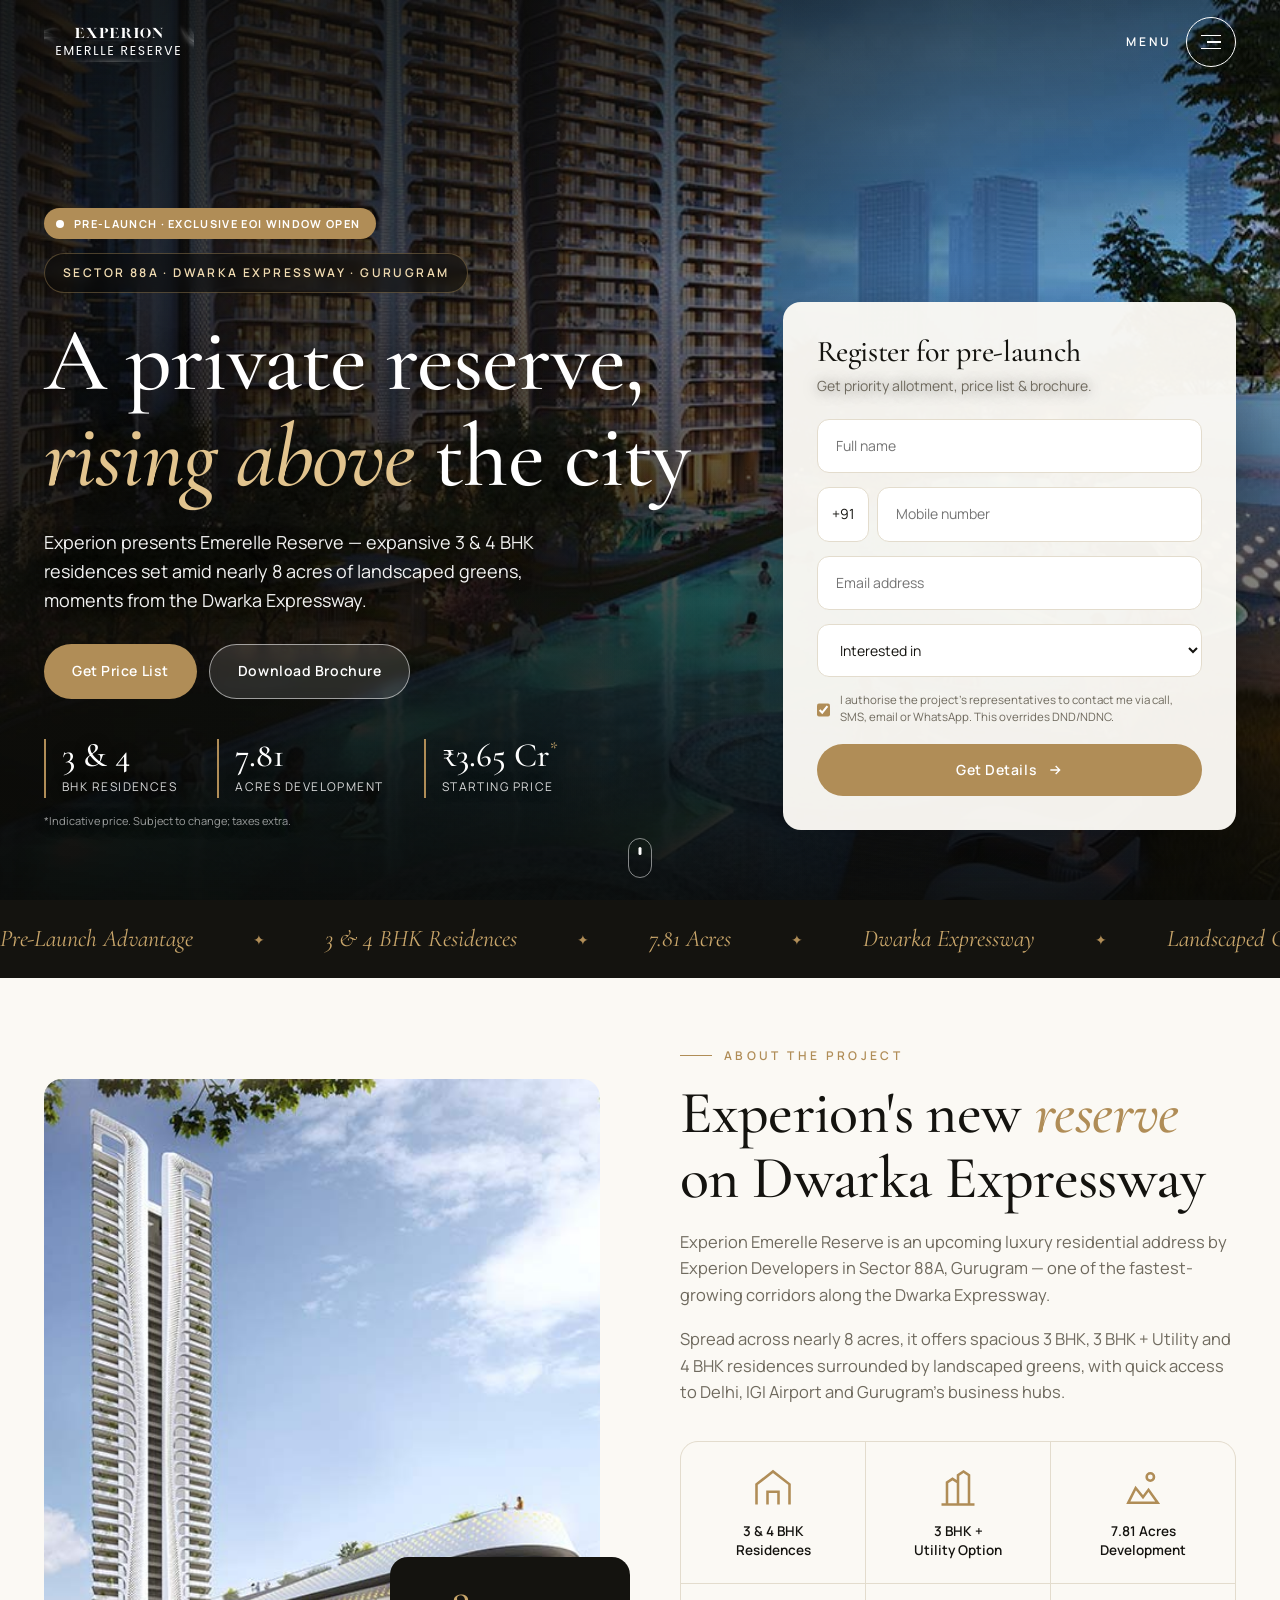
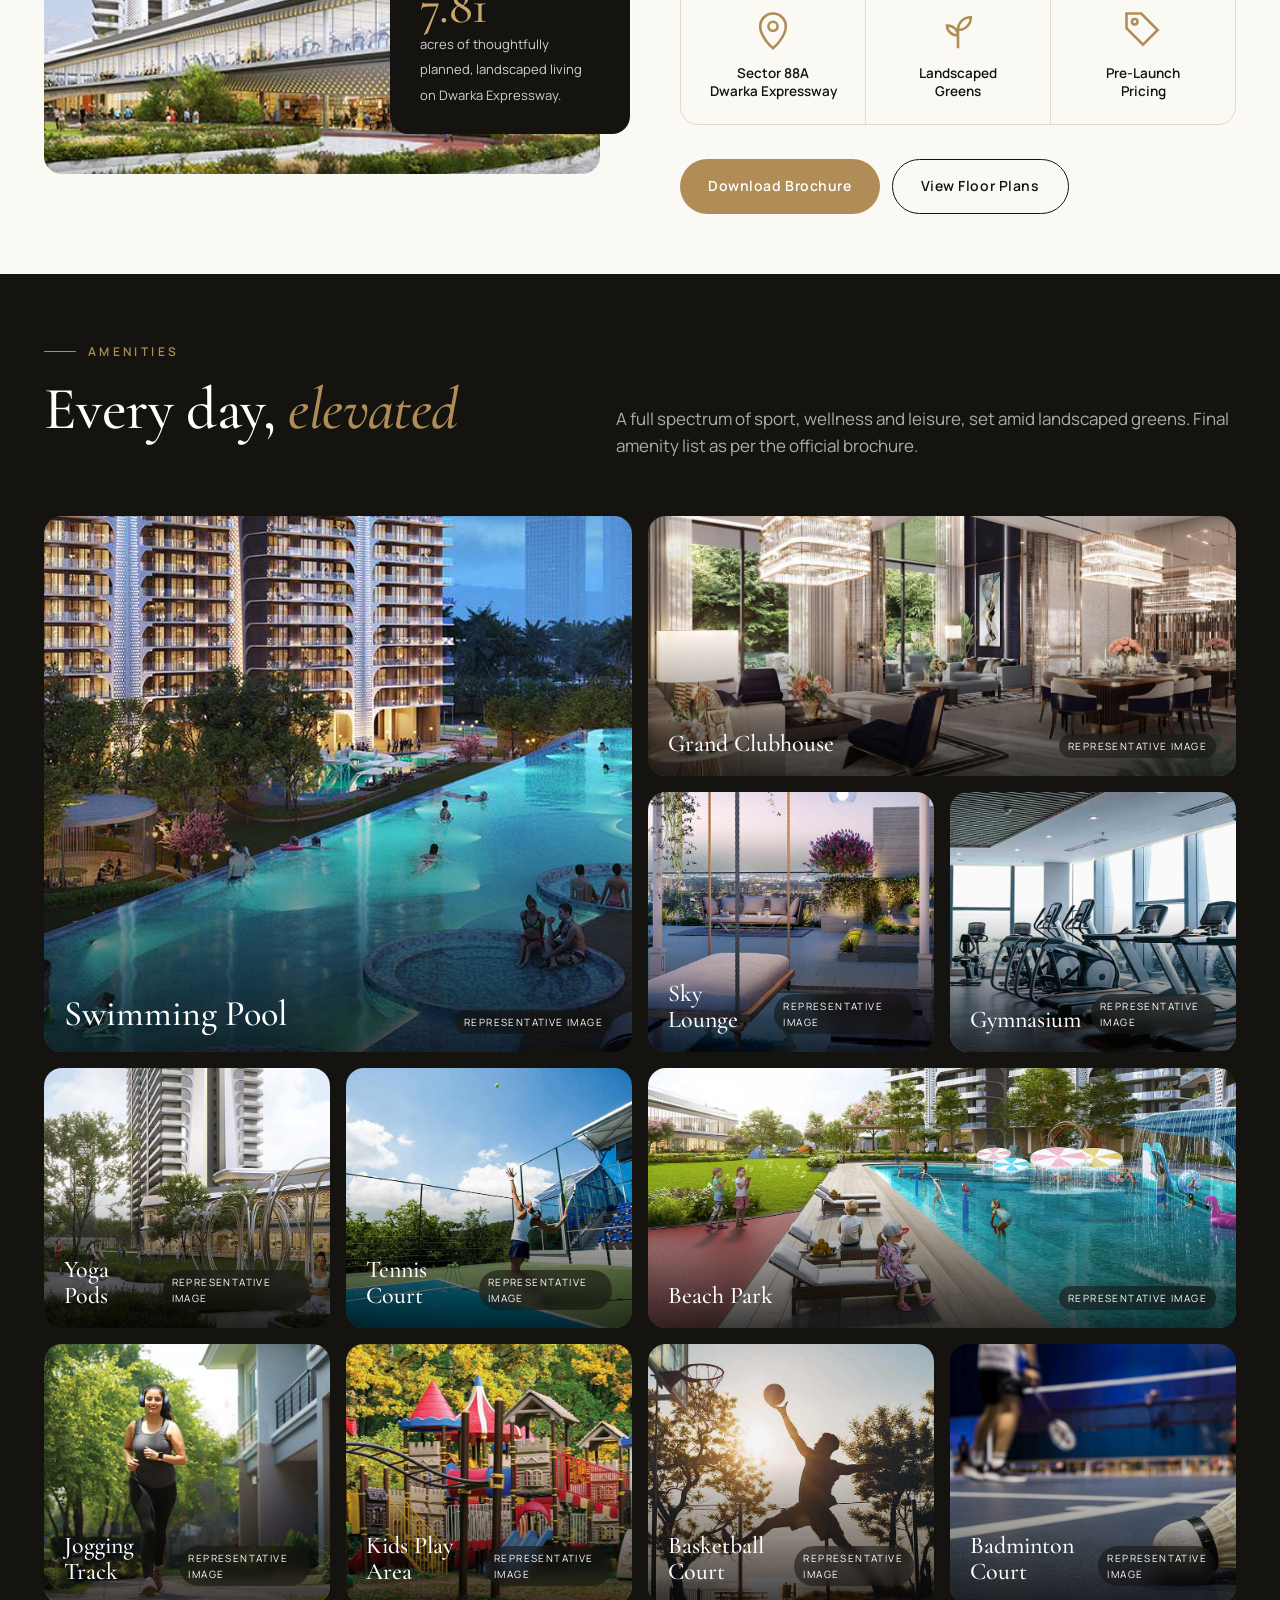
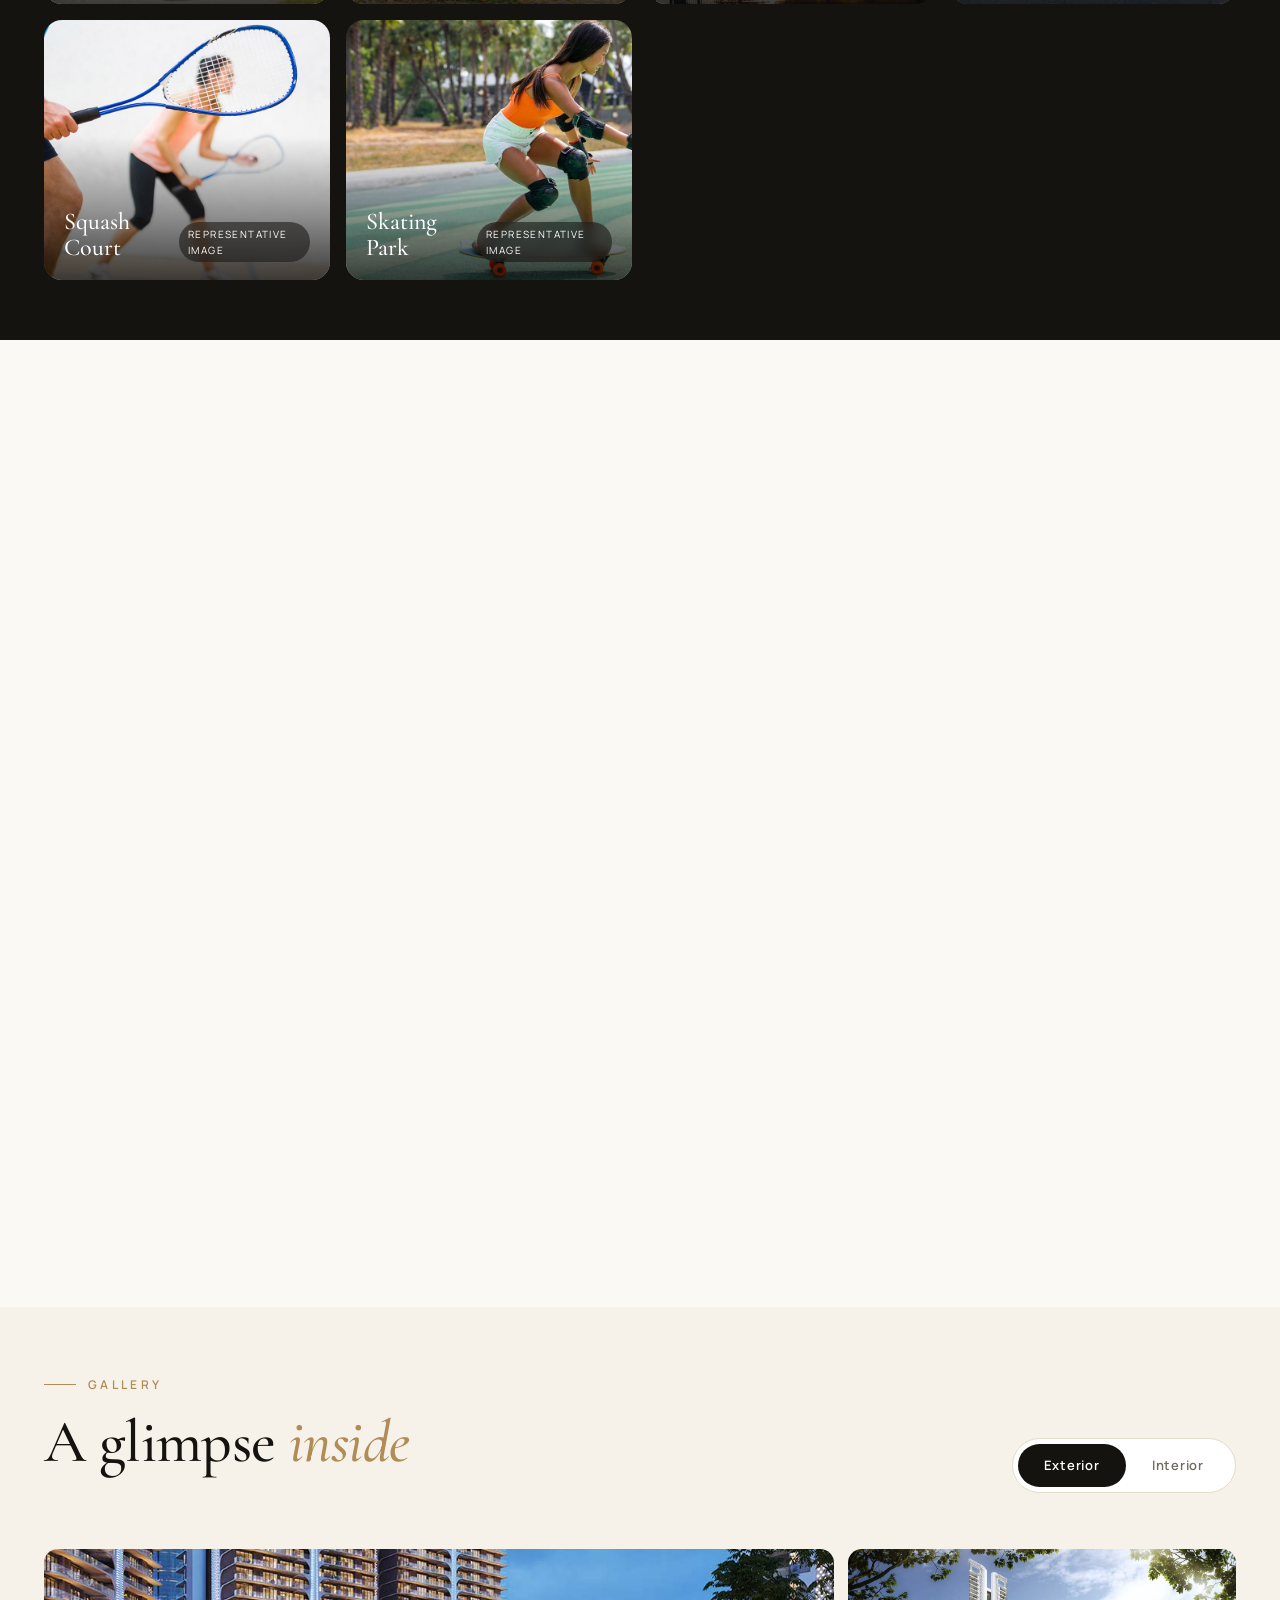
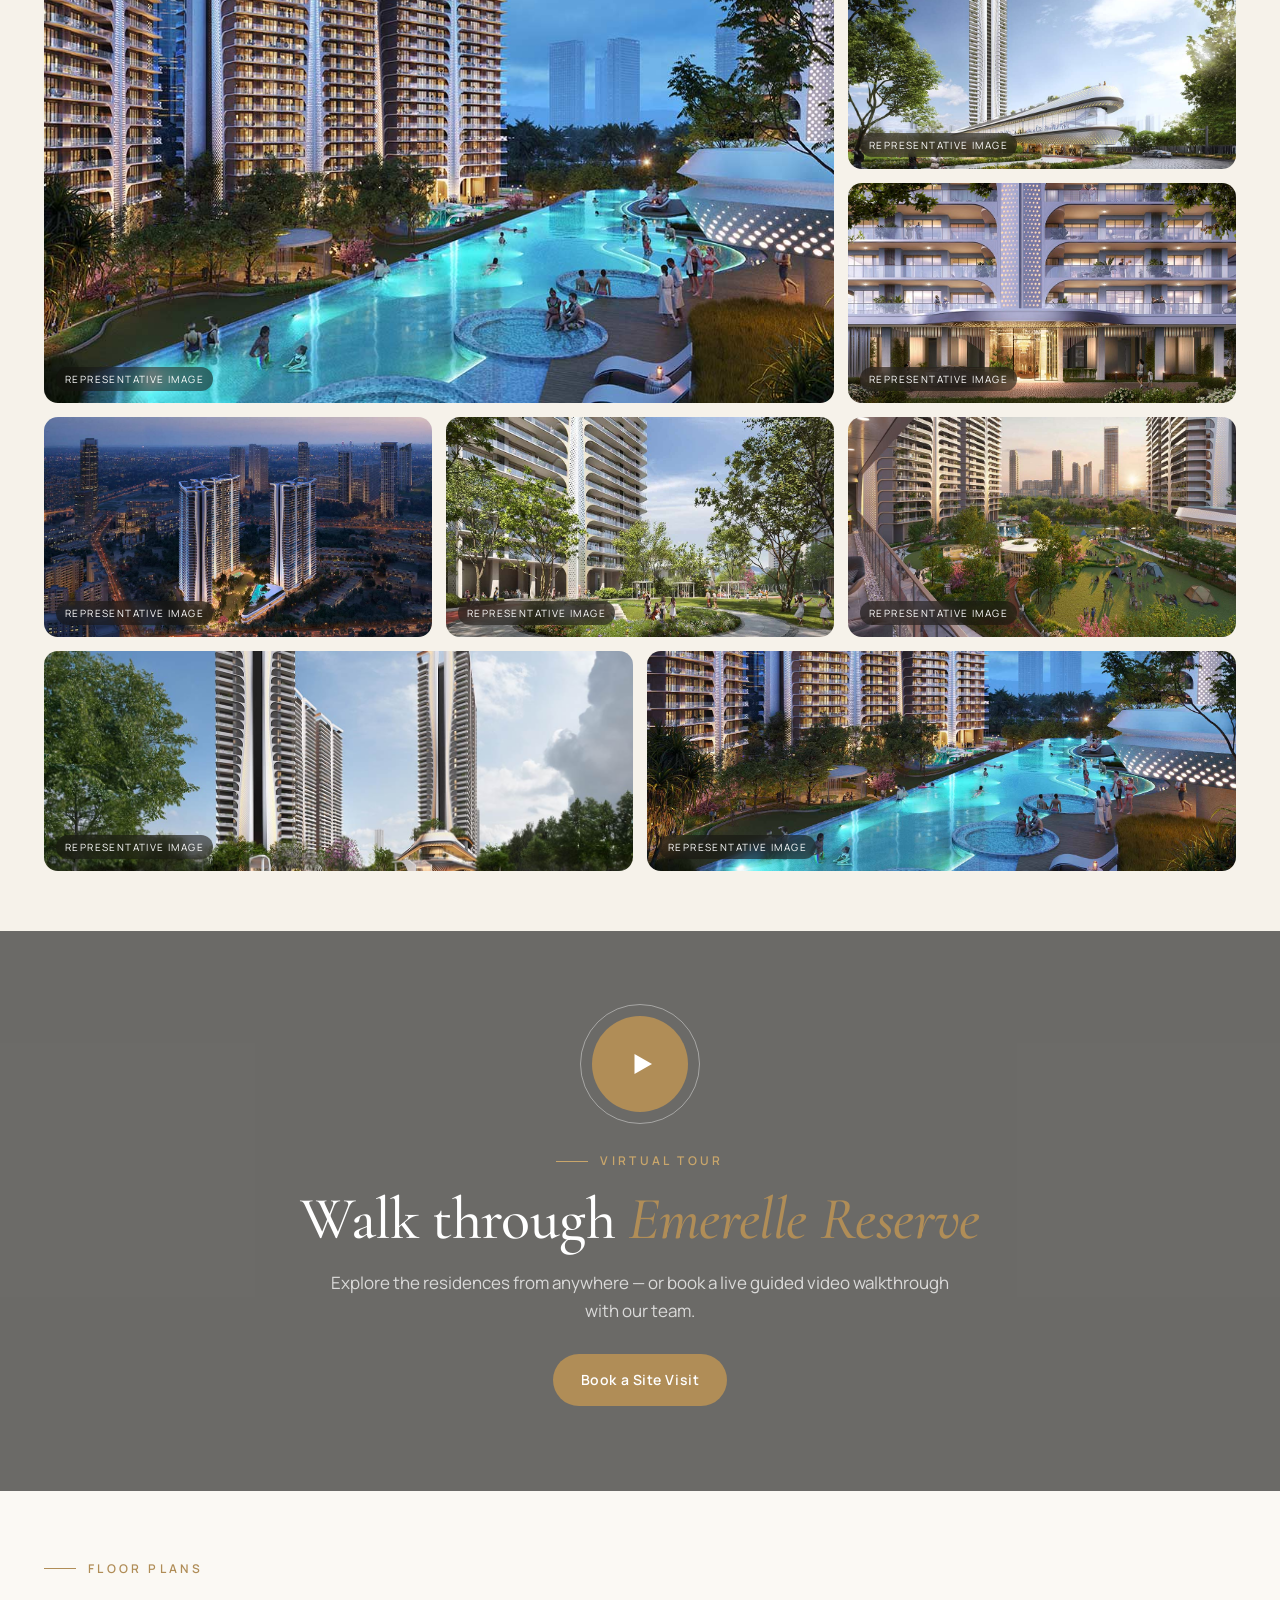
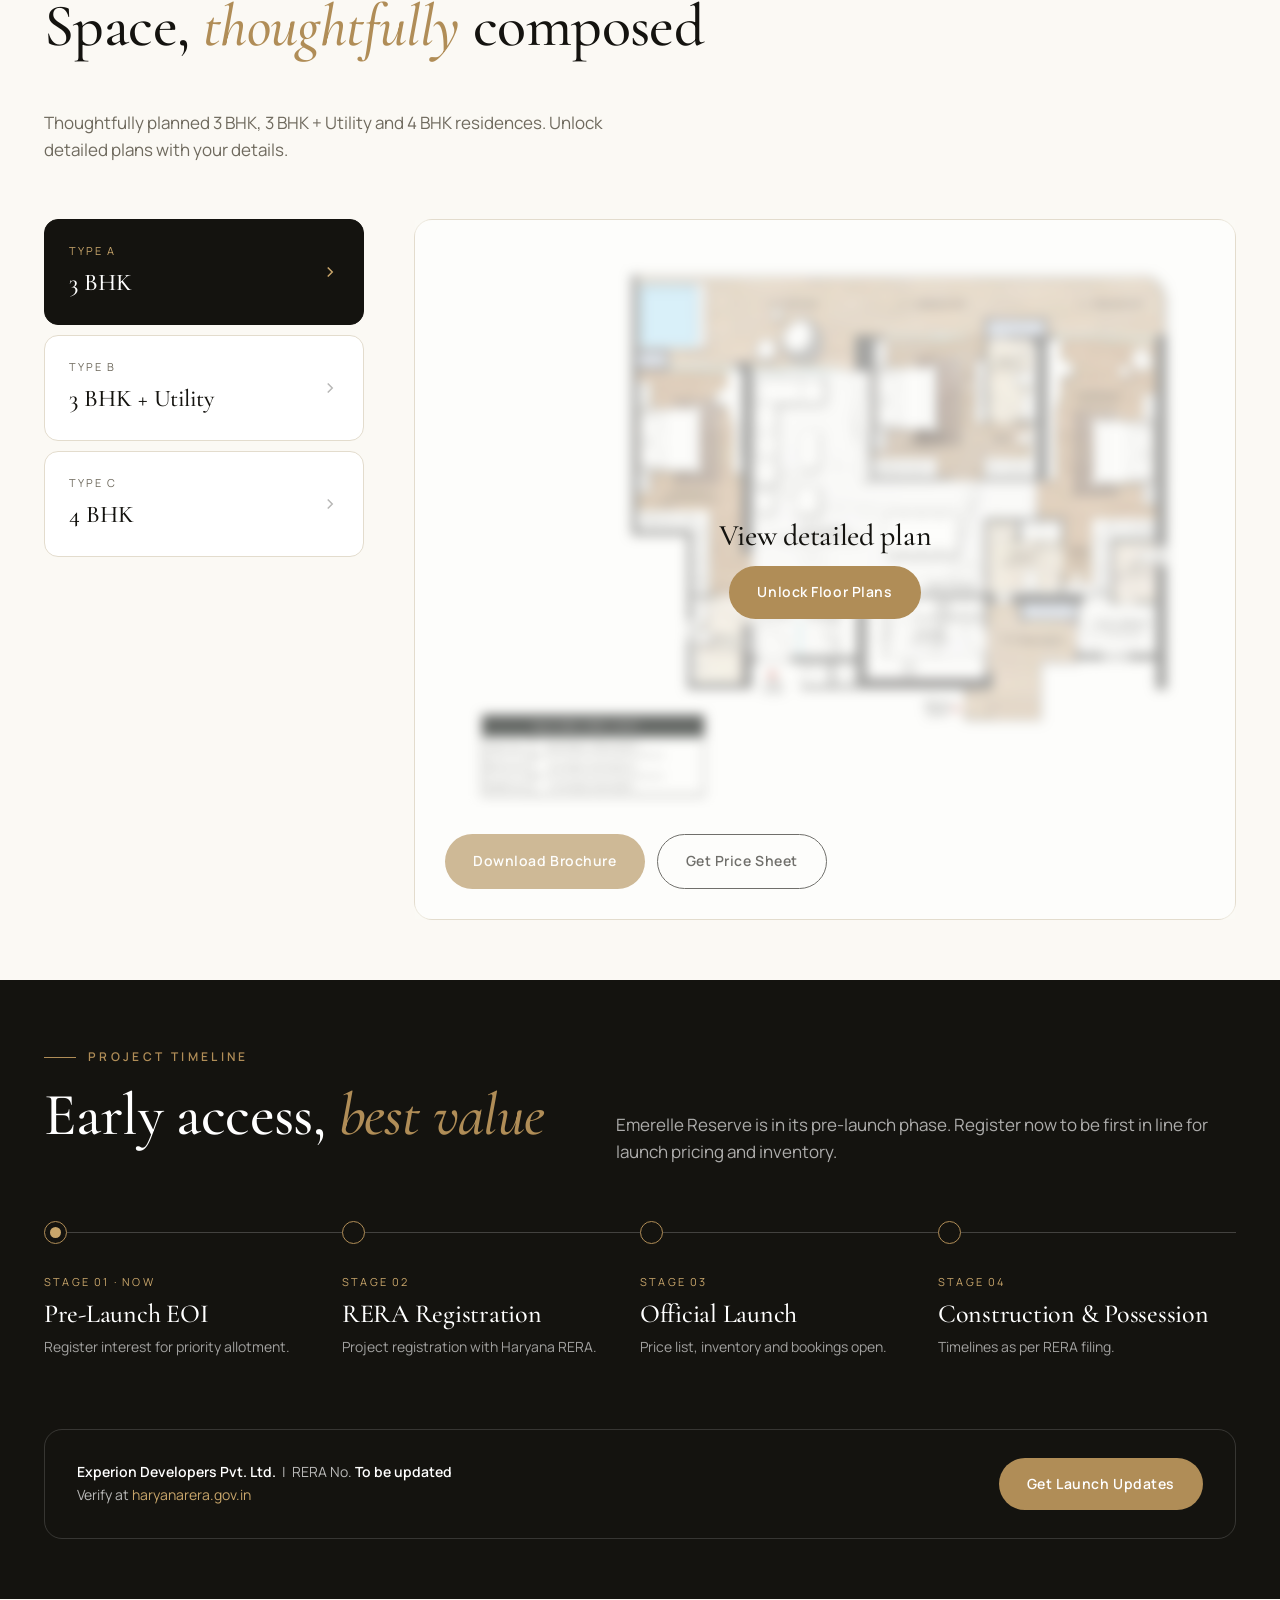
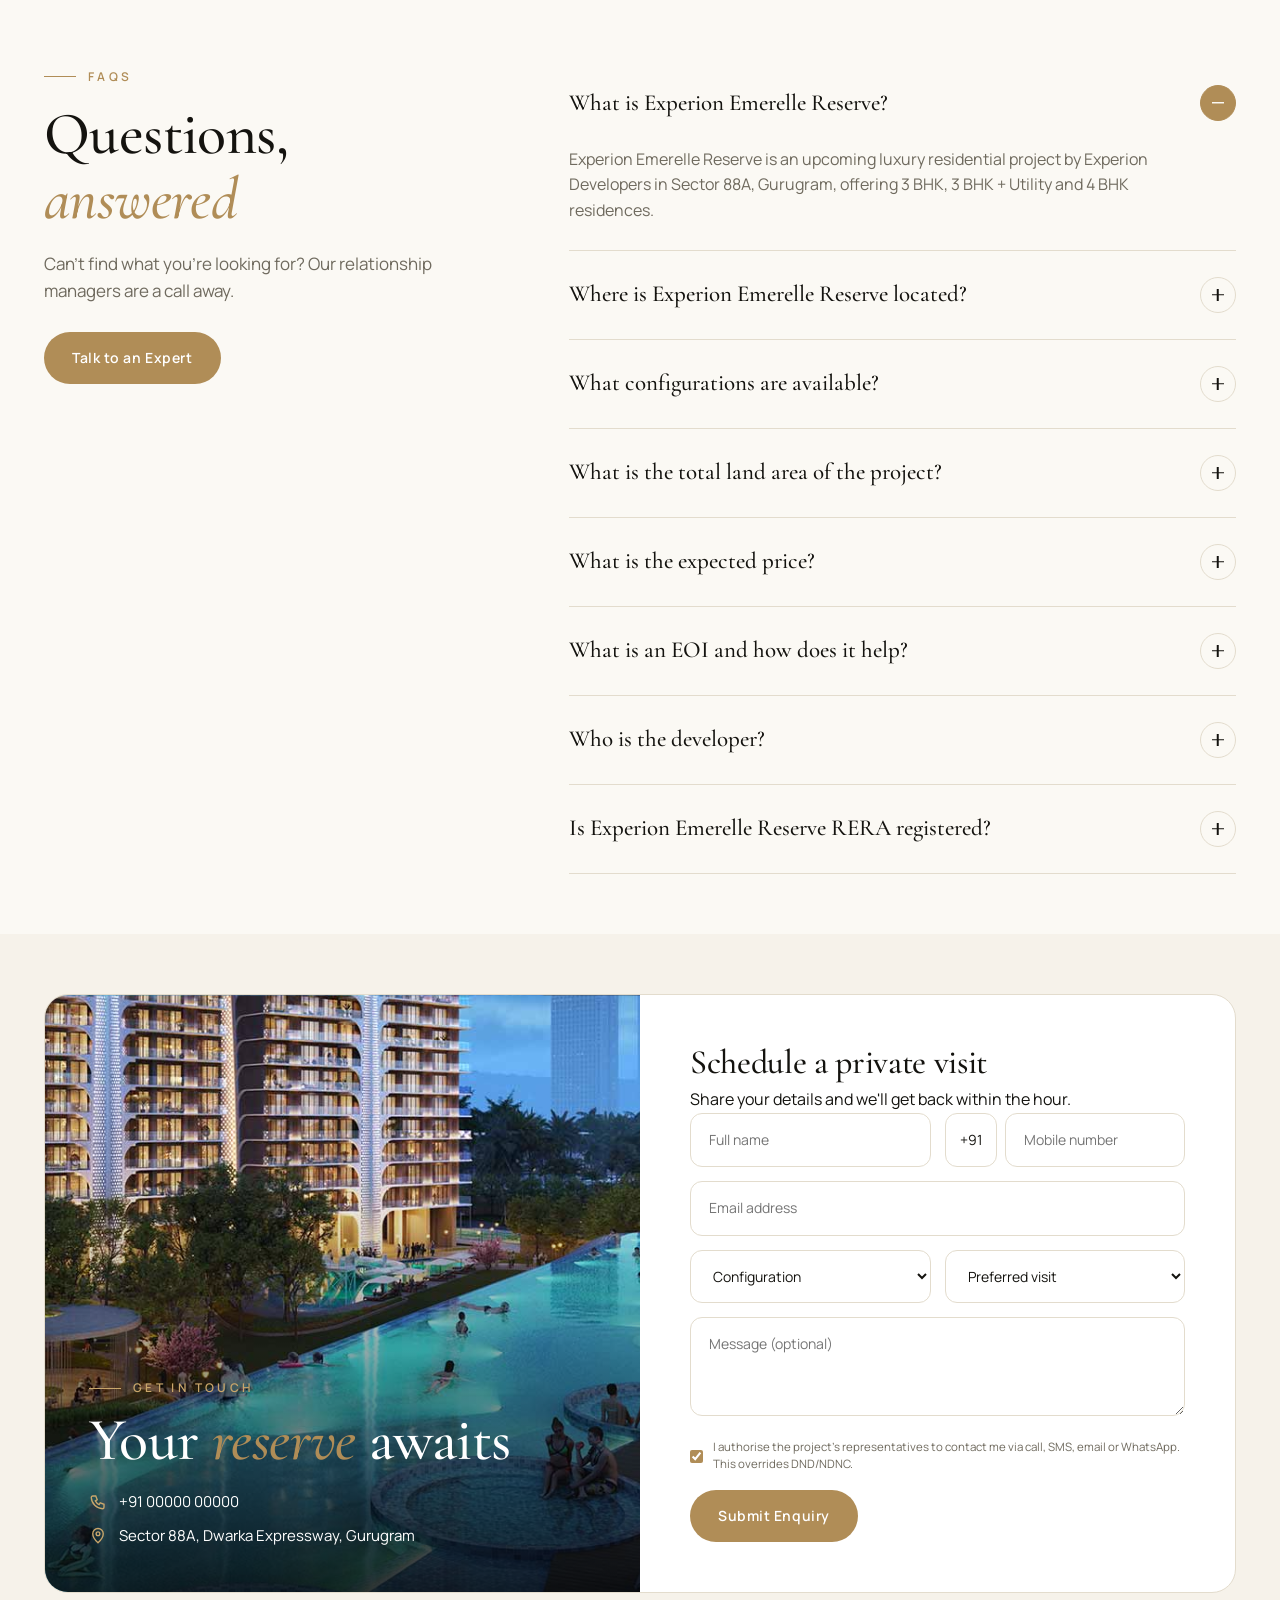
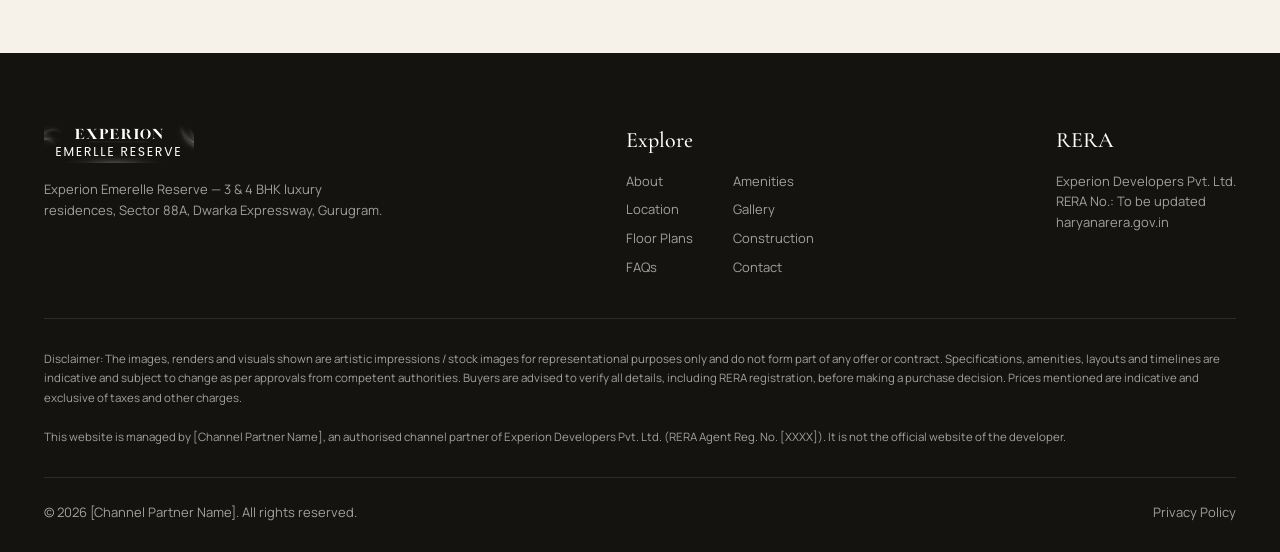
==== commit 1e5805dc: "lp" ====
--- a/index.html
+++ b/index.html
@@ -3,8 +3,13 @@
 <head>
 <meta charset="utf-8">
 <meta name="viewport" content="width=device-width, initial-scale=1">
-<title>The Edition by Smartworld | 3.5 &amp; 4.5 BHK Luxury Residences, Sector 66 Gurugram</title>
-<meta name="description" content="The Edition by Smartworld – 3.5 & 4.5 BHK luxury residences in 3 twin high-rise towers of 42+ floors on Golf Course Extension Road, Sector 66, Gurugram.">
+<title>Experion Emerelle Reserve | 3 &amp; 4 BHK Luxury Residences, Sector 88A Gurugram</title>
+<meta name="description" content="Experion Emerelle Reserve – pre-launch 3 & 4 BHK luxury residences across ~7.81 acres in Sector 88A, Dwarka Expressway, Gurugram. Register for price list & brochure.">
+<link rel="icon" href="assets/images/favicon/favicon.svg" type="image/svg+xml">
+<link rel="icon" href="assets/images/favicon/favicon-32.png" sizes="32x32" type="image/png">
+<link rel="icon" href="assets/images/favicon/favicon.ico" sizes="any">
+<link rel="apple-touch-icon" href="assets/images/favicon/apple-touch-icon.png">
+<meta name="theme-color" content="#14130f">
 <link rel="preconnect" href="https://fonts.googleapis.com">
 <link rel="preconnect" href="https://fonts.gstatic.com" crossorigin>
 <link href="https://fonts.googleapis.com/css2?family=Cormorant+Garamond:ital,wght@0,400;0,500;0,600;1,400&family=Manrope:wght@300;400;500;600;700&display=swap" rel="stylesheet">
@@ -15,8 +20,8 @@
 <!-- ============ NAV ============ -->
 <header class="nav" id="nav">
   <div class="wrap">
-    <a href="#top" class="logo" aria-label="Experion Emerlle Reserve">
-      <img src="assets/images/experion-logo-white.png" alt="Experion Emerlle Reserve">
+    <a href="#top" class="logo" aria-label="Experion Emerelle Reserve">
+      <img src="assets/images/experion-logo-white.png" alt="Experion Emerelle Reserve">
     </a>
     <button class="burger" id="burger" aria-label="Open menu" aria-controls="drawer" aria-expanded="false">
       <span class="burger-label">Menu</span>
@@ -29,7 +34,7 @@
 <div class="drawer-overlay" id="drawerOverlay"></div>
 <aside class="drawer" id="drawer" aria-hidden="true">
   <div class="drawer-head">
-    <img src="assets/images/experion-logo-white.png" alt="Experion Emerlle Reserve">
+    <img src="assets/images/experion-logo-white.png" alt="Experion Emerelle Reserve">
     <button class="drawer-close" id="drawerClose" aria-label="Close menu"><svg viewBox="0 0 24 24" fill="none" stroke="currentColor" stroke-width="1.6"><path d="M6 6l12 12M18 6L6 18"/></svg></button>
   </div>
   <nav class="drawer-menu">
@@ -46,33 +51,41 @@
   <div class="drawer-foot">
     <button class="btn btn-brass" data-open="enquire">Enquire Now</button>
     <a href="tel:+910000000000" class="drawer-phone">+91 00000 00000</a>
-    <p>Sector 66, Golf Course Extension Road, Gurugram<br>RERA: RC/REP/HARERA/GGM/756/488/2023/100</p>
+    <p>Sector 88A, Dwarka Expressway, Gurugram<br>RERA: To be updated</p>
   </div>
 </aside>
 
 <!-- ============ HERO ============ -->
 <section class="hero" id="top">
-  <div class="hero-bg" role="img" aria-label="The Edition towers – artistic impression"></div>
+  <!-- TODO: swap for an official Experion Emerelle Reserve render -->
+  <div class="hero-bg" role="img" aria-label="Experion Emerelle Reserve – artistic impression"></div>
   <div class="wrap">
     <div>
-      <span class="eyebrow">Sector 66 · Golf Course Extension Road · Gurugram</span>
-      <h1>Luxury, crafted to the <em>perfect 'T'</em></h1>
-      <p>3.5 &amp; 4.5 BHK edition residences rising across three twin high-rise towers — Gurugram's next skyline landmark.</p>
+      <span class="hero-badge"><i></i>Pre-Launch · Exclusive EOI Window Open</span>
+      <span class="eyebrow">Sector 88A · Dwarka Expressway · Gurugram</span>
+      <h1>A private reserve, <em>rising above</em> the city</h1>
+      <p>Experion presents Emerelle Reserve — expansive 3 &amp; 4 BHK residences set amid nearly 8 acres of landscaped greens, moments from the Dwarka Expressway.</p>
+      <div class="hero-ctas">
+        <button class="btn btn-brass" data-open="enquire" data-title="Get Pre-Launch Price List">Get Price List</button>
+        <button class="btn btn-light" data-open="enquire" data-title="Download Brochure">Download Brochure</button>
+      </div>
+      <!-- NOTE: figures from public listings – confirm with Experion before going live -->
       <div class="hero-meta">
-        <div><b>3.5 &amp; 4.5</b><small>BHK Residences</small></div>
-        <div><b>42+</b><small>Floors</small></div>
-        <div><b>3</b><small>Twin Towers</small></div>
-      </div>
+        <div><b>3 &amp; 4</b><small>BHK Residences</small></div>
+        <div><b>7.81</b><small>Acres Development</small></div>
+        <div><b>₹3.65 Cr<sup>*</sup></b><small>Starting Price</small></div>
+      </div>
+      <p class="hero-note">*Indicative price. Subject to change; taxes extra.</p>
     </div>
     <form class="card-form js-form" novalidate>
       <div class="form-body">
-        <h3>Register your interest</h3>
-        <p>Get price list, brochure &amp; site-visit slots.</p>
+        <h3>Register for pre-launch</h3>
+        <p>Get priority allotment, price list &amp; brochure.</p>
         <div class="field"><input name="name" placeholder="Full name" required></div>
         <div class="field phone"><span>+91</span><input name="phone" type="tel" inputmode="numeric" maxlength="10" pattern="[6-9][0-9]{9}" placeholder="Mobile number" required></div>
         <div class="field"><input name="email" type="email" placeholder="Email address"></div>
-        <div class="field"><select name="config"><option value="">Interested in</option><option>3.5 BHK</option><option>4.5 BHK</option></select></div>
-        <label class="consent"><input type="checkbox" checked required> I authorise Smartworld and its representatives to contact me via call, SMS, email or WhatsApp. This overrides DND/NDNC.</label>
+        <div class="field"><select name="config"><option value="">Interested in</option><option>3 BHK</option><option>3 BHK + Utility</option><option>4 BHK</option></select></div>
+        <label class="consent"><input type="checkbox" checked required> I authorise the project's representatives to contact me via call, SMS, email or WhatsApp. This overrides DND/NDNC.</label>
         <button class="btn btn-brass" type="submit">Get Details <svg viewBox="0 0 24 24" fill="none" stroke="currentColor" stroke-width="2"><path d="M5 12h14M13 6l6 6-6 6"/></svg></button>
       </div>
       <div class="form-ok"><svg viewBox="0 0 24 24" fill="none" stroke="currentColor" stroke-width="1.5"><circle cx="12" cy="12" r="10"/><path d="M7.5 12.5l3 3 6-6"/></svg><h3>Thank you</h3><p>Our relationship manager will call you shortly.</p></div>
@@ -83,8 +96,8 @@
 
 <div class="marquee" aria-hidden="true">
   <div class="marquee-track">
-    <span>Private Jacuzzi</span><span>Rooftop Infinity Pool</span><span>Private Deck</span><span>Landscaped Central Greens</span><span>42+ Floors</span><span>Twin High-Rise Towers</span>
-    <span>Private Jacuzzi</span><span>Rooftop Infinity Pool</span><span>Private Deck</span><span>Landscaped Central Greens</span><span>42+ Floors</span><span>Twin High-Rise Towers</span>
+    <span>Pre-Launch Advantage</span><span>3 &amp; 4 BHK Residences</span><span>7.81 Acres</span><span>Dwarka Expressway</span><span>Landscaped Greens</span><span>By Experion Developers</span>
+    <span>Pre-Launch Advantage</span><span>3 &amp; 4 BHK Residences</span><span>7.81 Acres</span><span>Dwarka Expressway</span><span>Landscaped Greens</span><span>By Experion Developers</span>
   </div>
 </div>
 
@@ -92,21 +105,22 @@
 <section id="about">
   <div class="wrap about-grid">
     <div class="about-img rv">
-      <img src="assets/images/gallery/exterior/2.jpg" alt="The Edition facade – artistic impression" loading="lazy">
-      <div class="float"><b>42+</b><small>storeys of sky-high living with panoramic views of the Aravallis &amp; city.</small></div>
+      <!-- TODO: replace with an official Experion Emerelle Reserve render -->
+      <img src="assets/images/gallery/exterior/2.jpg" alt="Experion Emerelle Reserve – representative image" loading="lazy">
+      <div class="float"><b>7.81</b><small>acres of thoughtfully planned, landscaped living on Dwarka Expressway.</small></div>
     </div>
     <div class="about-copy rv">
       <span class="eyebrow">About the project</span>
-      <h2>A new landmark on the <em>Gurugram</em> skyline</h2>
-      <p>The Edition by Smartworld brings together modern architecture, generous layouts and landscaped central greens to create residences that feel truly one-of-a-kind.</p>
-      <p>Shaped in collaboration with leading architecture, landscape and interior design consultants, every home is detailed for those who expect more — from private jacuzzis to a rooftop infinity pool above the city.</p>
+      <h2>Experion's new <em>reserve</em> on Dwarka Expressway</h2>
+      <p>Experion Emerelle Reserve is an upcoming luxury residential address by Experion Developers in Sector 88A, Gurugram — one of the fastest-growing corridors along the Dwarka Expressway.</p>
+      <p>Spread across nearly 8 acres, it offers spacious 3 BHK, 3 BHK + Utility and 4 BHK residences surrounded by landscaped greens, with quick access to Delhi, IGI Airport and Gurugram's business hubs.</p>
       <div class="highlights">
-        <div class="hl"><img src="assets/images/icons/theedition-withoutbg.gif" alt="" loading="lazy"><b>3.5 &amp; 4.5 BHK<br>Residences</b></div>
-        <div class="hl"><img src="assets/images/icons/3highrisetower-withoutbg.gif" alt="" loading="lazy"><b>3 High-Rise<br>Twin Towers</b></div>
-        <div class="hl"><img src="assets/images/icons/42floors-withoutbg.gif" alt="" loading="lazy"><b>42+<br>Floors</b></div>
-        <div class="hl"><img src="assets/images/icons/jacuzi-withoutbg.gif" alt="" loading="lazy"><b>Private<br>Jacuzzi</b></div>
-        <div class="hl"><img src="assets/images/icons/ROOFTOP-INFINITY-POOL-withoutbg.gif" alt="" loading="lazy"><b>Rooftop<br>Infinity Pool</b></div>
-        <div class="hl"><img src="assets/images/icons/PRIVATEDECK-withoutbg.gif" alt="" loading="lazy"><b>Private<br>Deck</b></div>
+        <div class="hl"><svg viewBox="0 0 24 24" fill="none" stroke="currentColor" stroke-width="1.4"><path d="M3 21V10l9-7 9 7v11M9 21v-7h6v7"/></svg><b>3 &amp; 4 BHK<br>Residences</b></div>
+        <div class="hl"><svg viewBox="0 0 24 24" fill="none" stroke="currentColor" stroke-width="1.4"><path d="M3 21h18M6 21V9l3-2 3 2v12M12 21V5l3-2 3 2v16"/></svg><b>3 BHK +<br>Utility Option</b></div>
+        <div class="hl"><svg viewBox="0 0 24 24" fill="none" stroke="currentColor" stroke-width="1.4"><path d="M4 20l4-8 4 5 3-4 5 7z"/><circle cx="16" cy="6" r="2"/></svg><b>7.81 Acres<br>Development</b></div>
+        <div class="hl"><svg viewBox="0 0 24 24" fill="none" stroke="currentColor" stroke-width="1.4"><path d="M12 22s-7-6-7-12a7 7 0 1114 0c0 6-7 12-7 12z"/><circle cx="12" cy="10" r="2.5"/></svg><b>Sector 88A<br>Dwarka Expressway</b></div>
+        <div class="hl"><svg viewBox="0 0 24 24" fill="none" stroke="currentColor" stroke-width="1.4"><path d="M12 22V12M12 12c0-4 3-7 7-7 0 4-3 7-7 7zM12 15c0-3-2.5-5.5-6-5.5 0 3 2.5 5.5 6 5.5z"/></svg><b>Landscaped<br>Greens</b></div>
+        <div class="hl"><svg viewBox="0 0 24 24" fill="none" stroke="currentColor" stroke-width="1.4"><path d="M20 12l-8 8-9-9V3h8z"/><circle cx="7.5" cy="7.5" r="1.5"/></svg><b>Pre-Launch<br>Pricing</b></div>
       </div>
       <div style="margin-top:34px;display:flex;gap:12px;flex-wrap:wrap">
         <button class="btn btn-brass" data-open="enquire" data-title="Download Brochure">Download Brochure</button>
@@ -121,22 +135,23 @@
   <div class="wrap">
     <div class="head rv">
       <div><span class="eyebrow">Amenities</span><h2>Every day, <em>elevated</em></h2></div>
-      <p class="lead">Signature indulgences inside your home, and a full spectrum of sport, wellness and leisure just outside it.</p>
-    </div>
+      <p class="lead">A full spectrum of sport, wellness and leisure, set amid landscaped greens. Final amenity list as per the official brochure.</p>
+    </div>
+    <!-- TODO: replace images with official Experion Emerelle Reserve amenity renders -->
     <div class="amen-grid" data-lightbox="amen">
-      <figure class="am big rv"><img src="assets/images/amenities/night-poolnew.jpg" alt="Rooftop Infinity Pool" loading="lazy"><figcaption><b>Rooftop Infinity Pool</b><span class="tag">Artistic Impression</span></figcaption></figure>
-      <figure class="am wide rv"><img src="assets/images/amenities/BALCONY_revised_highresnew.jpg" alt="Private Jacuzzi" loading="lazy"><figcaption><b>Private Jacuzzi</b><span class="tag">Artistic Impression</span></figcaption></figure>
-      <figure class="am rv"><img src="assets/images/amenities/Terracenew.jpg" alt="Private Deck" loading="lazy"><figcaption><b>Private Deck</b><span class="tag">Artistic Impression</span></figcaption></figure>
-      <figure class="am rv"><img src="assets/images/amenities/gymnew.jpg" alt="Gymnasium" loading="lazy"><figcaption><b>Gymnasium</b><span class="tag">Stock Image</span></figcaption></figure>
-      <figure class="am rv"><img src="assets/images/amenities/yoganew.jpg" alt="Yoga Pods" loading="lazy"><figcaption><b>Yoga Pods</b><span class="tag">Stock Image</span></figcaption></figure>
-      <figure class="am rv"><img src="assets/images/amenities/tennisnew.jpg" alt="Tennis Court" loading="lazy"><figcaption><b>Tennis Court</b><span class="tag">Stock Image</span></figcaption></figure>
-      <figure class="am wide rv"><img src="assets/images/amenities/beach-parknew.jpg" alt="Beach Park" loading="lazy"><figcaption><b>Beach Park</b><span class="tag">Stock Image</span></figcaption></figure>
-      <figure class="am rv"><img src="assets/images/amenities/joggingnew.jpg" alt="Jogging Track" loading="lazy"><figcaption><b>Jogging Track</b><span class="tag">Stock Image</span></figcaption></figure>
-      <figure class="am rv"><img src="assets/images/amenities/KIDS-Play-areanew.jpg" alt="Kids Play Area" loading="lazy"><figcaption><b>Kids Play Area</b><span class="tag">Stock Image</span></figcaption></figure>
-      <figure class="am rv"><img src="assets/images/amenities/basketballnew.jpg" alt="Basketball Court" loading="lazy"><figcaption><b>Basketball Court</b><span class="tag">Stock Image</span></figcaption></figure>
-      <figure class="am rv"><img src="assets/images/amenities/badmintonnew.jpg" alt="Badminton Court" loading="lazy"><figcaption><b>Badminton Court</b><span class="tag">Stock Image</span></figcaption></figure>
-      <figure class="am rv"><img src="assets/images/amenities/squash-new.jpg" alt="Squash Court" loading="lazy"><figcaption><b>Squash Court</b><span class="tag">Stock Image</span></figcaption></figure>
-      <figure class="am rv"><img src="assets/images/amenities/skatingnew.jpg" alt="Skating Park" loading="lazy"><figcaption><b>Skating Park</b><span class="tag">Stock Image</span></figcaption></figure>
+      <figure class="am big rv"><img src="assets/images/amenities/night-poolnew.jpg" alt="Swimming Pool" loading="lazy"><figcaption><b>Swimming Pool</b><span class="tag">Representative Image</span></figcaption></figure>
+      <figure class="am wide rv"><img src="assets/images/gallery/interior/clubhouse.jpg" alt="Clubhouse" loading="lazy"><figcaption><b>Grand Clubhouse</b><span class="tag">Representative Image</span></figcaption></figure>
+      <figure class="am rv"><img src="assets/images/amenities/Terracenew.jpg" alt="Sky Lounge" loading="lazy"><figcaption><b>Sky Lounge</b><span class="tag">Representative Image</span></figcaption></figure>
+      <figure class="am rv"><img src="assets/images/amenities/gymnew.jpg" alt="Gymnasium" loading="lazy"><figcaption><b>Gymnasium</b><span class="tag">Representative Image</span></figcaption></figure>
+      <figure class="am rv"><img src="assets/images/amenities/yoganew.jpg" alt="Yoga Pods" loading="lazy"><figcaption><b>Yoga Pods</b><span class="tag">Representative Image</span></figcaption></figure>
+      <figure class="am rv"><img src="assets/images/amenities/tennisnew.jpg" alt="Tennis Court" loading="lazy"><figcaption><b>Tennis Court</b><span class="tag">Representative Image</span></figcaption></figure>
+      <figure class="am wide rv"><img src="assets/images/amenities/beach-parknew.jpg" alt="Beach Park" loading="lazy"><figcaption><b>Beach Park</b><span class="tag">Representative Image</span></figcaption></figure>
+      <figure class="am rv"><img src="assets/images/amenities/joggingnew.jpg" alt="Jogging Track" loading="lazy"><figcaption><b>Jogging Track</b><span class="tag">Representative Image</span></figcaption></figure>
+      <figure class="am rv"><img src="assets/images/amenities/KIDS-Play-areanew.jpg" alt="Kids Play Area" loading="lazy"><figcaption><b>Kids Play Area</b><span class="tag">Representative Image</span></figcaption></figure>
+      <figure class="am rv"><img src="assets/images/amenities/basketballnew.jpg" alt="Basketball Court" loading="lazy"><figcaption><b>Basketball Court</b><span class="tag">Representative Image</span></figcaption></figure>
+      <figure class="am rv"><img src="assets/images/amenities/badmintonnew.jpg" alt="Badminton Court" loading="lazy"><figcaption><b>Badminton Court</b><span class="tag">Representative Image</span></figcaption></figure>
+      <figure class="am rv"><img src="assets/images/amenities/squash-new.jpg" alt="Squash Court" loading="lazy"><figcaption><b>Squash Court</b><span class="tag">Representative Image</span></figcaption></figure>
+      <figure class="am rv"><img src="assets/images/amenities/skatingnew.jpg" alt="Skating Park" loading="lazy"><figcaption><b>Skating Park</b><span class="tag">Representative Image</span></figcaption></figure>
     </div>
   </div>
 </section>
@@ -146,25 +161,25 @@
   <div class="wrap">
     <div class="head rv">
       <div><span class="eyebrow">Location advantages</span><h2>Connected to <em>everything</em> that matters</h2></div>
-      <p class="lead">Positioned on Golf Course Extension Road in Sector 66 — minutes from Gurugram's business districts, schools, hospitals and retail.</p>
+      <p class="lead">Sector 88A sits along the Dwarka Expressway — minutes from NH-48, IGI Airport, Dwarka and Gurugram's business districts.</p>
     </div>
     <div class="loc-grid">
       <!-- NOTE: travel times are indicative placeholders – verify with the client before going live -->
       <ul class="loc-list rv">
-        <li><span><i><svg viewBox="0 0 24 24" fill="none" stroke="currentColor" stroke-width="1.8"><path d="M4 19l4-14h8l4 14M12 5v14"/></svg></i>Golf Course Extension Road</span><b>0<small>min</small></b></li>
-        <li><span><i><svg viewBox="0 0 24 24" fill="none" stroke="currentColor" stroke-width="1.8"><path d="M4 19l4-14h8l4 14M12 5v14"/></svg></i>Southern Peripheral Road</span><b>5<small>min</small></b></li>
-        <li><span><i><svg viewBox="0 0 24 24" fill="none" stroke="currentColor" stroke-width="1.8"><rect x="5" y="3" width="14" height="14" rx="3"/><path d="M8 21l2-4M16 21l-2-4M5 11h14"/></svg></i>Rapid Metro Station</span><b>10<small>min</small></b></li>
-        <li><span><i><svg viewBox="0 0 24 24" fill="none" stroke="currentColor" stroke-width="1.8"><path d="M3 21h18M5 21V8l7-5 7 5v13M9 21v-6h6v6"/></svg></i>Golf Course Road</span><b>10<small>min</small></b></li>
-        <li><span><i><svg viewBox="0 0 24 24" fill="none" stroke="currentColor" stroke-width="1.8"><path d="M4 19l4-14h8l4 14M12 5v14"/></svg></i>Sohna Road</span><b>12<small>min</small></b></li>
-        <li><span><i><svg viewBox="0 0 24 24" fill="none" stroke="currentColor" stroke-width="1.8"><path d="M4 19l4-14h8l4 14M12 5v14"/></svg></i>NH-48 / Delhi–Jaipur Expressway</span><b>20<small>min</small></b></li>
-        <li><span><i><svg viewBox="0 0 24 24" fill="none" stroke="currentColor" stroke-width="1.8"><path d="M2 16l20-6-3-2-6 2-6-6H5l3 8-4 1-2-2"/></svg></i>IGI Airport</span><b>35<small>min</small></b></li>
+        <li><span><i><svg viewBox="0 0 24 24" fill="none" stroke="currentColor" stroke-width="1.8"><path d="M4 19l4-14h8l4 14M12 5v14"/></svg></i>Dwarka Expressway</span><b>2<small>min</small></b></li>
+        <li><span><i><svg viewBox="0 0 24 24" fill="none" stroke="currentColor" stroke-width="1.8"><path d="M4 19l4-14h8l4 14M12 5v14"/></svg></i>NH-48 (Delhi–Jaipur Highway)</span><b>10<small>min</small></b></li>
+        <li><span><i><svg viewBox="0 0 24 24" fill="none" stroke="currentColor" stroke-width="1.8"><path d="M4 19l4-14h8l4 14M12 5v14"/></svg></i>Southern Peripheral Road</span><b>12<small>min</small></b></li>
+        <li><span><i><svg viewBox="0 0 24 24" fill="none" stroke="currentColor" stroke-width="1.8"><path d="M3 21h18M5 21V8l7-5 7 5v13M9 21v-6h6v6"/></svg></i>Yashobhoomi Convention Centre, Dwarka</span><b>20<small>min</small></b></li>
+        <li><span><i><svg viewBox="0 0 24 24" fill="none" stroke="currentColor" stroke-width="1.8"><path d="M2 16l20-6-3-2-6 2-6-6H5l3 8-4 1-2-2"/></svg></i>IGI Airport</span><b>25<small>min</small></b></li>
+        <li><span><i><svg viewBox="0 0 24 24" fill="none" stroke="currentColor" stroke-width="1.8"><path d="M3 21h18M5 21V8l7-5 7 5v13M9 21v-6h6v6"/></svg></i>Cyber City</span><b>25<small>min</small></b></li>
+        <li><span><i><svg viewBox="0 0 24 24" fill="none" stroke="currentColor" stroke-width="1.8"><path d="M3 21h18M5 21V8l7-5 7 5v13M9 21v-6h6v6"/></svg></i>Manesar Industrial Hub</span><b>25<small>min</small></b></li>
       </ul>
       <div class="rv">
-        <div class="map" data-lightbox="map" data-src="assets/images/location/Edition-Map-main.jpg">
-          <img src="assets/images/location/desktop-map-editionnew1.jpg" alt="The Edition location map" loading="lazy">
-          <span class="tag">Click to enlarge</span>
+        <!-- TODO: replace with the official Experion location map / exact site pin -->
+        <div class="map map-embed">
+          <iframe src="https://www.google.com/maps?q=Sector+88A,+Gurugram,+Haryana&amp;z=13&amp;output=embed" title="Sector 88A, Gurugram on Google Maps" loading="lazy" referrerpolicy="no-referrer-when-downgrade" allowfullscreen></iframe>
         </div>
-        <div class="addr"><svg width="20" viewBox="0 0 24 24" fill="none" stroke="#b08d57" stroke-width="1.8"><path d="M12 21s7-6.2 7-12a7 7 0 10-14 0c0 5.8 7 12 7 12z"/><circle cx="12" cy="9" r="2.5"/></svg>Sector 66, Golf Course Extension Road, Gurugram, Haryana</div>
+        <div class="addr"><svg width="20" viewBox="0 0 24 24" fill="none" stroke="#b08d57" stroke-width="1.8"><path d="M12 21s7-6.2 7-12a7 7 0 10-14 0c0 5.8 7 12 7 12z"/><circle cx="12" cy="9" r="2.5"/></svg>Sector 88A, Dwarka Expressway, Gurugram, Haryana</div>
       </div>
     </div>
   </div>
@@ -180,22 +195,23 @@
         <button data-tab="int">Interior</button>
       </div>
     </div>
+    <!-- TODO: replace with official Experion Emerelle Reserve renders -->
     <div class="gal-grid on" id="ext" data-lightbox="ext">
-      <figure class="g s8 tall"><img src="assets/images/gallery/exterior/1.jpg" alt="Exterior view 1" loading="lazy"><span class="tag">Artistic Impression</span></figure>
-      <figure class="g"><img src="assets/images/gallery/exterior/2.jpg" alt="Exterior view 2" loading="lazy"><span class="tag">Artistic Impression</span></figure>
-      <figure class="g"><img src="assets/images/gallery/exterior/3.jpg" alt="Exterior view 3" loading="lazy"><span class="tag">Artistic Impression</span></figure>
-      <figure class="g"><img src="assets/images/gallery/exterior/4.jpg" alt="Exterior view 4" loading="lazy"><span class="tag">Artistic Impression</span></figure>
-      <figure class="g"><img src="assets/images/gallery/exterior/5.jpg" alt="Exterior view 5" loading="lazy"><span class="tag">Artistic Impression</span></figure>
-      <figure class="g"><img src="assets/images/gallery/exterior/6.jpg" alt="Exterior view 6" loading="lazy"><span class="tag">Artistic Impression</span></figure>
-      <figure class="g s6"><img src="assets/images/gallery/exterior/7.jpg" alt="Exterior view 7" loading="lazy"><span class="tag">Artistic Impression</span></figure>
-      <figure class="g s6"><img src="assets/images/amenities/night-poolnew.jpg" alt="Rooftop pool" loading="lazy"><span class="tag">Artistic Impression</span></figure>
+      <figure class="g s8 tall"><img src="assets/images/gallery/exterior/1.jpg" alt="Exterior view 1" loading="lazy"><span class="tag">Representative Image</span></figure>
+      <figure class="g"><img src="assets/images/gallery/exterior/2.jpg" alt="Exterior view 2" loading="lazy"><span class="tag">Representative Image</span></figure>
+      <figure class="g"><img src="assets/images/gallery/exterior/3.jpg" alt="Exterior view 3" loading="lazy"><span class="tag">Representative Image</span></figure>
+      <figure class="g"><img src="assets/images/gallery/exterior/4.jpg" alt="Exterior view 4" loading="lazy"><span class="tag">Representative Image</span></figure>
+      <figure class="g"><img src="assets/images/gallery/exterior/5.jpg" alt="Exterior view 5" loading="lazy"><span class="tag">Representative Image</span></figure>
+      <figure class="g"><img src="assets/images/gallery/exterior/6.jpg" alt="Exterior view 6" loading="lazy"><span class="tag">Representative Image</span></figure>
+      <figure class="g s6"><img src="assets/images/gallery/exterior/7.jpg" alt="Exterior view 7" loading="lazy"><span class="tag">Representative Image</span></figure>
+      <figure class="g s6"><img src="assets/images/amenities/night-poolnew.jpg" alt="Pool" loading="lazy"><span class="tag">Representative Image</span></figure>
     </div>
     <div class="gal-grid" id="int" data-lightbox="int">
-      <figure class="g s8 tall"><img src="assets/images/gallery/interior/living-room.jpg" alt="Living room" loading="lazy"><span class="tag">Artistic Impression</span></figure>
-      <figure class="g"><img src="assets/images/gallery/interior/bedroom.jpg" alt="Bedroom" loading="lazy"><span class="tag">Artistic Impression</span></figure>
-      <figure class="g"><img src="assets/images/gallery/interior/kitchen.jpg" alt="Kitchen" loading="lazy"><span class="tag">Artistic Impression</span></figure>
-      <figure class="g s6"><img src="assets/images/gallery/interior/clubhouse.jpg" alt="Clubhouse" loading="lazy"><span class="tag">Artistic Impression</span></figure>
-      <figure class="g s6"><img src="assets/images/gallery/interior/5.jpg" alt="Interior" loading="lazy"><span class="tag">Artistic Impression</span></figure>
+      <figure class="g s8 tall"><img src="assets/images/gallery/interior/living-room.jpg" alt="Living room" loading="lazy"><span class="tag">Representative Image</span></figure>
+      <figure class="g"><img src="assets/images/gallery/interior/bedroom.jpg" alt="Bedroom" loading="lazy"><span class="tag">Representative Image</span></figure>
+      <figure class="g"><img src="assets/images/gallery/interior/kitchen.jpg" alt="Kitchen" loading="lazy"><span class="tag">Representative Image</span></figure>
+      <figure class="g s6"><img src="assets/images/gallery/interior/clubhouse.jpg" alt="Clubhouse" loading="lazy"><span class="tag">Representative Image</span></figure>
+      <figure class="g s6"><img src="assets/images/gallery/interior/5.jpg" alt="Interior" loading="lazy"><span class="tag">Representative Image</span></figure>
     </div>
   </div>
 </section>
@@ -207,7 +223,7 @@
       <!-- Replace data-video with the project's YouTube embed / 360° tour URL -->
       <button class="play" data-open="enquire" data-title="Book a Virtual Tour" aria-label="Play virtual tour"><svg viewBox="0 0 24 24" fill="currentColor"><path d="M6 4l14 8-14 8z"/></svg></button>
       <span class="eyebrow">Virtual tour</span>
-      <h2>Walk through <em>The Edition</em></h2>
+      <h2>Walk through <em>Emerelle Reserve</em></h2>
       <p class="lead" style="color:rgba(255,255,255,.75);margin:0 auto 30px">Explore the residences from anywhere — or book a live guided video walkthrough with our team.</p>
       <button class="btn btn-brass" data-open="enquire" data-title="Book a Site Visit">Book a Site Visit</button>
     </div>
@@ -219,14 +235,14 @@
   <div class="wrap">
     <div class="head rv">
       <div><span class="eyebrow">Floor plans</span><h2>Space, <em>thoughtfully</em> composed</h2></div>
-      <p class="lead">Four layouts across 3 and 4 bedroom residences, each with a dedicated utility. Unlock detailed plans with your details.</p>
+      <p class="lead">Thoughtfully planned 3 BHK, 3 BHK + Utility and 4 BHK residences. Unlock detailed plans with your details.</p>
     </div>
     <div class="fp-wrap rv">
       <div class="fp-tabs">
-        <button class="on" data-fp="assets/images/floorplans/3bhk-type-a.jpg"><span><small>Type A</small><b>3 BHK + Utility</b></span><svg viewBox="0 0 24 24" fill="none" stroke="currentColor" stroke-width="2"><path d="M9 6l6 6-6 6"/></svg></button>
-        <button data-fp="assets/images/floorplans/3bhk-a1.jpg"><span><small>Type A1</small><b>3 BHK + Utility</b></span><svg viewBox="0 0 24 24" fill="none" stroke="currentColor" stroke-width="2"><path d="M9 6l6 6-6 6"/></svg></button>
-        <button data-fp="assets/images/floorplans/typeb-4-bhk.jpg"><span><small>Type B</small><b>4 BHK + Utility</b></span><svg viewBox="0 0 24 24" fill="none" stroke="currentColor" stroke-width="2"><path d="M9 6l6 6-6 6"/></svg></button>
-        <button data-fp="assets/images/floorplans/type-b1-4bhk.jpg"><span><small>Type B1</small><b>4 BHK + Utility</b></span><svg viewBox="0 0 24 24" fill="none" stroke="currentColor" stroke-width="2"><path d="M9 6l6 6-6 6"/></svg></button>
+        <!-- TODO: replace data-fp images with the official Experion floor plans -->
+        <button class="on" data-fp="assets/images/floorplans/3bhk-type-a.jpg"><span><small>Type A</small><b>3 BHK</b></span><svg viewBox="0 0 24 24" fill="none" stroke="currentColor" stroke-width="2"><path d="M9 6l6 6-6 6"/></svg></button>
+        <button data-fp="assets/images/floorplans/3bhk-a1.jpg"><span><small>Type B</small><b>3 BHK + Utility</b></span><svg viewBox="0 0 24 24" fill="none" stroke="currentColor" stroke-width="2"><path d="M9 6l6 6-6 6"/></svg></button>
+        <button data-fp="assets/images/floorplans/typeb-4-bhk.jpg"><span><small>Type C</small><b>4 BHK</b></span><svg viewBox="0 0 24 24" fill="none" stroke="currentColor" stroke-width="2"><path d="M9 6l6 6-6 6"/></svg></button>
       </div>
       <div class="fp-view locked" id="fpView">
         <img id="fpImg" src="assets/images/floorplans/3bhk-type-a.jpg" alt="Floor plan" loading="lazy">
@@ -244,19 +260,20 @@
 <section class="cons" id="construction">
   <div class="wrap">
     <div class="head rv">
-      <div><span class="eyebrow">Construction schedule &amp; updates</span><h2>Built on <em>schedule</em></h2></div>
-      <p class="lead">Track every milestone as The Edition takes shape. Request the latest site photographs and progress report anytime.</p>
+      <div><span class="eyebrow">Project timeline</span><h2>Early access, <em>best value</em></h2></div>
+      <p class="lead">Emerelle Reserve is in its pre-launch phase. Register now to be first in line for launch pricing and inventory.</p>
     </div>
     <!-- NOTE: milestones are placeholders – update with the official construction schedule -->
     <div class="timeline rv">
-      <div class="tl done"><i></i><small>Milestone 01</small><h3>Approvals &amp; RERA</h3><p>Project registered with Haryana RERA.</p></div>
-      <div class="tl now"><i></i><small>Milestone 02</small><h3>Excavation &amp; Foundation</h3><p>Site mobilisation and foundation works.</p></div>
-      <div class="tl"><i></i><small>Milestone 03</small><h3>Superstructure</h3><p>Tower structures rising floor by floor.</p></div>
-      <div class="tl"><i></i><small>Milestone 04</small><h3>Finishing &amp; Handover</h3><p>Interiors, landscaping and possession.</p></div>
+      <div class="tl now"><i></i><small>Stage 01 · Now</small><h3>Pre-Launch EOI</h3><p>Register interest for priority allotment.</p></div>
+      <div class="tl"><i></i><small>Stage 02</small><h3>RERA Registration</h3><p>Project registration with Haryana RERA.</p></div>
+      <div class="tl"><i></i><small>Stage 03</small><h3>Official Launch</h3><p>Price list, inventory and bookings open.</p></div>
+      <div class="tl"><i></i><small>Stage 04</small><h3>Construction &amp; Possession</h3><p>Timelines as per RERA filing.</p></div>
     </div>
     <div class="rera-box rv">
-      <p><b>ETSY Realcon Private Limited</b> &nbsp;|&nbsp; RERA No. <b>RC/REP/HARERA/GGM/756/488/2023/100</b><br>Available at <a href="https://haryanarera.gov.in" target="_blank" rel="noopener" style="color:var(--brass-2)">haryanarera.gov.in</a></p>
-      <button class="btn btn-brass" data-open="enquire" data-title="Get Construction Update">Get Latest Update</button>
+      <!-- TODO: add the official RERA registration number once issued -->
+      <p><b>Experion Developers Pvt. Ltd.</b> &nbsp;|&nbsp; RERA No. <b>To be updated</b><br>Verify at <a href="https://haryanarera.gov.in" target="_blank" rel="noopener" style="color:var(--brass-2)">haryanarera.gov.in</a></p>
+      <button class="btn btn-brass" data-open="enquire" data-title="Get Launch Updates">Get Launch Updates</button>
     </div>
   </div>
 </section>
@@ -271,14 +288,14 @@
       <button class="btn btn-brass" data-open="enquire" data-title="Ask an Expert">Talk to an Expert</button>
     </div>
     <div class="faq rv">
-      <div class="faq-item open"><button>What is The Edition by Smartworld?<i></i></button><div class="faq-a"><div><p>The Edition is a luxury residential development by Smartworld in Sector 66, Gurugram, offering 3.5 and 4.5 BHK residences across three twin high-rise towers.</p></div></div></div>
-      <div class="faq-item"><button>Where is The Edition located?<i></i></button><div class="faq-a"><div><p>The project is located in Sector 66, on Golf Course Extension Road, Gurugram — one of the city's most sought-after residential corridors.</p></div></div></div>
-      <div class="faq-item"><button>What configurations are available?<i></i></button><div class="faq-a"><div><p>Residences are offered in 3.5 BHK and 4.5 BHK configurations, with four layout types (A, A1, B and B1), each with a utility room.</p></div></div></div>
-      <div class="faq-item"><button>How many towers and floors does the project have?<i></i></button><div class="faq-a"><div><p>The Edition comprises three high-rise twin towers, each rising 42+ floors.</p></div></div></div>
-      <div class="faq-item"><button>What makes The Edition different?<i></i></button><div class="faq-a"><div><p>Signature features include a private jacuzzi, a private deck and a rooftop infinity pool, set amid landscaped central greens and designed with leading architecture, landscape and interior consultants.</p></div></div></div>
-      <div class="faq-item"><button>What amenities are offered?<i></i></button><div class="faq-a"><div><p>Amenities include a gymnasium, yoga pods, jogging track, beach park, kids' play area, skating park and courts for tennis, squash, badminton and basketball.</p></div></div></div>
-      <div class="faq-item"><button>Who is the project ideal for?<i></i></button><div class="faq-a"><div><p>It is designed for families and discerning buyers seeking spacious, design-led homes with premium amenities in a well-connected Gurugram location.</p></div></div></div>
-      <div class="faq-item"><button>Is The Edition RERA registered?<i></i></button><div class="faq-a"><div><p>Yes. The project is registered under Haryana RERA with number RC/REP/HARERA/GGM/756/488/2023/100.</p></div></div></div>
+      <div class="faq-item open"><button>What is Experion Emerelle Reserve?<i></i></button><div class="faq-a"><div><p>Experion Emerelle Reserve is an upcoming luxury residential project by Experion Developers in Sector 88A, Gurugram, offering 3 BHK, 3 BHK + Utility and 4 BHK residences.</p></div></div></div>
+      <div class="faq-item"><button>Where is Experion Emerelle Reserve located?<i></i></button><div class="faq-a"><div><p>The project is located in Sector 88A on the Dwarka Expressway, Gurugram, with quick access to NH-48, IGI Airport, Dwarka and Gurugram's business districts.</p></div></div></div>
+      <div class="faq-item"><button>What configurations are available?<i></i></button><div class="faq-a"><div><p>Residences are planned in 3 BHK, 3 BHK + Utility and 4 BHK configurations. Detailed sizes will be shared with the official price list.</p></div></div></div>
+      <div class="faq-item"><button>What is the total land area of the project?<i></i></button><div class="faq-a"><div><p>The development is planned across approximately 7.81 acres, with generous landscaped open spaces.</p></div></div></div>
+      <div class="faq-item"><button>What is the expected price?<i></i></button><div class="faq-a"><div><p>Pre-launch prices are indicated to start from around ₹3.65 Cr onwards (taxes extra). Register to receive the latest official price list.</p></div></div></div>
+      <div class="faq-item"><button>What is an EOI and how does it help?<i></i></button><div class="faq-a"><div><p>An Expression of Interest (EOI) lets you register early for priority allotment and pre-launch pricing before the official launch.</p></div></div></div>
+      <div class="faq-item"><button>Who is the developer?<i></i></button><div class="faq-a"><div><p>The project is developed by Experion Developers Pvt. Ltd., known for premium residential and commercial developments across Gurugram.</p></div></div></div>
+      <div class="faq-item"><button>Is Experion Emerelle Reserve RERA registered?<i></i></button><div class="faq-a"><div><p>RERA details will be updated here once issued. Always verify the registration on the Haryana RERA website before booking.</p></div></div></div>
     </div>
   </div>
 </section>
@@ -290,11 +307,11 @@
       <div class="contact-img">
         <div>
           <span class="eyebrow">Get in touch</span>
-          <h2>Your <em>edition</em> awaits</h2>
+          <h2>Your <em>reserve</em> awaits</h2>
           <div class="contact-links">
             <!-- TODO: replace with the campaign phone / WhatsApp number -->
             <a href="tel:+910000000000"><svg viewBox="0 0 24 24" fill="none" stroke="currentColor" stroke-width="1.8"><path d="M5 4h4l2 5-2.5 1.5a11 11 0 005 5L15 13l5 2v4a2 2 0 01-2 2A16 16 0 013 6a2 2 0 012-2"/></svg>+91 00000 00000</a>
-            <a href="#location"><svg viewBox="0 0 24 24" fill="none" stroke="currentColor" stroke-width="1.8"><path d="M12 21s7-6.2 7-12a7 7 0 10-14 0c0 5.8 7 12 7 12z"/><circle cx="12" cy="9" r="2.5"/></svg>Sector 66, Golf Course Ext. Road, Gurugram</a>
+            <a href="#location"><svg viewBox="0 0 24 24" fill="none" stroke="currentColor" stroke-width="1.8"><path d="M12 21s7-6.2 7-12a7 7 0 10-14 0c0 5.8 7 12 7 12z"/><circle cx="12" cy="9" r="2.5"/></svg>Sector 88A, Dwarka Expressway, Gurugram</a>
           </div>
         </div>
       </div>
@@ -308,11 +325,11 @@
           </div>
           <div class="field"><input name="email" type="email" placeholder="Email address"></div>
           <div class="row2">
-            <div class="field"><select name="config"><option value="">Configuration</option><option>3.5 BHK</option><option>4.5 BHK</option></select></div>
+            <div class="field"><select name="config"><option value="">Configuration</option><option>3 BHK</option><option>3 BHK + Utility</option><option>4 BHK</option></select></div>
             <div class="field"><select name="visit"><option value="">Preferred visit</option><option>This weekend</option><option>Weekday</option><option>Virtual tour</option></select></div>
           </div>
           <div class="field"><textarea name="message" rows="3" placeholder="Message (optional)"></textarea></div>
-          <label class="consent"><input type="checkbox" checked required> I authorise Smartworld and its representatives to contact me via call, SMS, email or WhatsApp. This overrides DND/NDNC.</label>
+          <label class="consent"><input type="checkbox" checked required> I authorise the project's representatives to contact me via call, SMS, email or WhatsApp. This overrides DND/NDNC.</label>
           <button class="btn btn-brass" type="submit">Submit Enquiry</button>
         </div>
         <div class="form-ok"><svg viewBox="0 0 24 24" fill="none" stroke="currentColor" stroke-width="1.5"><circle cx="12" cy="12" r="10"/><path d="M7.5 12.5l3 3 6-6"/></svg><h3>Thank you</h3><p>Our relationship manager will call you shortly.</p></div>
@@ -326,8 +343,8 @@
   <div class="wrap">
     <div class="foot-top">
       <div>
-        <img src="assets/images/experion-logo-white.png" alt="Experion Emerlle Reserve">
-        <p style="max-width:340px">The Edition — 3.5 &amp; 4.5 BHK luxury residences, Sector 66, Golf Course Extension Road, Gurugram.</p>
+        <img src="assets/images/experion-logo-white.png" alt="Experion Emerelle Reserve">
+        <p style="max-width:340px">Experion Emerelle Reserve — 3 &amp; 4 BHK luxury residences, Sector 88A, Dwarka Expressway, Gurugram.</p>
       </div>
       <div>
         <h4>Explore</h4>
@@ -337,12 +354,12 @@
       </div>
       <div>
         <h4>RERA</h4>
-        <p>ETSY Realcon Private Limited<br>RC/REP/HARERA/GGM/756/488/2023/100<br><a href="https://haryanarera.gov.in" target="_blank" rel="noopener">haryanarera.gov.in</a></p>
-      </div>
-    </div>
-    <p class="disclaimer">Disclaimer: The images, renders and visuals shown are artistic impressions / stock images for representational purposes only and do not form part of any offer or contract. Specifications, amenities, layouts and timelines are indicative and subject to change as per approvals from competent authorities. Buyers are advised to verify all details, including RERA registration, before making a purchase decision.</p>
+        <p>Experion Developers Pvt. Ltd.<br>RERA No.: To be updated<br><a href="https://haryanarera.gov.in" target="_blank" rel="noopener">haryanarera.gov.in</a></p>
+      </div>
+    </div>
+    <p class="disclaimer">Disclaimer: The images, renders and visuals shown are artistic impressions / stock images for representational purposes only and do not form part of any offer or contract. Specifications, amenities, layouts and timelines are indicative and subject to change as per approvals from competent authorities. Buyers are advised to verify all details, including RERA registration, before making a purchase decision. Prices mentioned are indicative and exclusive of taxes and other charges.<br><br><!-- TODO: fill in your channel-partner details -->This website is managed by [Channel Partner Name], an authorised channel partner of Experion Developers Pvt. Ltd. (RERA Agent Reg. No. [XXXX]). It is not the official website of the developer.</p>
     <div class="foot-bottom">
-      <span>© 2026 Smartworld Developers Pvt. Ltd. All rights reserved.</span>
+      <span>© 2026 [Channel Partner Name]. All rights reserved.</span>
       <a href="#">Privacy Policy</a>
     </div>
   </div>
@@ -361,12 +378,12 @@
     <button type="button" class="x" data-close aria-label="Close">×</button>
     <div class="form-body">
       <h3 id="modalTitle">Enquire Now</h3>
-      <p>The Edition by Smartworld · Sector 66, Gurugram</p>
+      <p>Experion Emerelle Reserve · Sector 88A, Gurugram</p>
       <div class="field"><input name="name" placeholder="Full name" required></div>
       <div class="field phone"><span>+91</span><input name="phone" type="tel" inputmode="numeric" maxlength="10" pattern="[6-9][0-9]{9}" placeholder="Mobile number" required></div>
       <div class="field"><input name="email" type="email" placeholder="Email address"></div>
       <input type="hidden" name="source">
-      <label class="consent"><input type="checkbox" checked required> I authorise Smartworld and its representatives to contact me via call, SMS, email or WhatsApp. This overrides DND/NDNC.</label>
+      <label class="consent"><input type="checkbox" checked required> I authorise the project's representatives to contact me via call, SMS, email or WhatsApp. This overrides DND/NDNC.</label>
       <button class="btn btn-brass" type="submit">Submit</button>
     </div>
     <div class="form-ok"><svg viewBox="0 0 24 24" fill="none" stroke="currentColor" stroke-width="1.5"><circle cx="12" cy="12" r="10"/><path d="M7.5 12.5l3 3 6-6"/></svg><h3>Thank you</h3><p>Our relationship manager will call you shortly.</p></div>
--- a/assets/css/style.css
+++ b/assets/css/style.css
@@ -450,7 +450,10 @@
   content: "";
   position: absolute;
   inset: 0;
-  background: linear-gradient(180deg, rgba(10, 10, 8, .55) 0%, rgba(10, 10, 8, .15) 35%, rgba(10, 10, 8, .8) 100%)
+  /* Left-side shade keeps the copy column legible; bottom shade grounds the stats */
+  background:
+    linear-gradient(90deg, rgba(10, 10, 8, .82) 0%, rgba(10, 10, 8, .6) 45%, rgba(10, 10, 8, .15) 75%, rgba(10, 10, 8, 0) 100%),
+    linear-gradient(180deg, rgba(10, 10, 8, .55) 0%, rgba(10, 10, 8, .1) 30%, rgba(10, 10, 8, .5) 70%, rgba(10, 10, 8, .9) 100%)
 }
 
 .hero .wrap {
@@ -464,18 +467,83 @@
 }
 
 .hero .eyebrow {
-  color: var(--brass-2)
+  color: #f1dcb2;
+  background: rgba(10, 10, 8, .55);
+  backdrop-filter: blur(6px);
+  padding: 9px 18px;
+  border-radius: 50px;
+  border: 1px solid rgba(201, 166, 107, .35);
+  letter-spacing: .2em
+}
+
+.hero .eyebrow::before {
+  display: none
 }
 
 .hero h1 {
   font-size: clamp(46px, 7vw, 96px);
-  margin: 20px 0 22px
+  margin: 20px 0 22px;
+  text-shadow: 0 2px 30px rgba(0, 0, 0, .45)
+}
+
+.hero h1 em {
+  color: #e2c48e
 }
 
 .hero p {
   font-size: 18px;
   max-width: 560px;
-  opacity: .88
+  color: rgba(255, 255, 255, .95);
+  text-shadow: 0 1px 14px rgba(0, 0, 0, .6)
+}
+
+.hero-badge {
+  display: flex;
+  width: fit-content;
+  align-items: center;
+  gap: 10px;
+  margin-bottom: 14px;
+  padding: 7px 16px 7px 12px;
+  border-radius: 50px;
+  background: var(--brass);
+  color: #fff;
+  font-size: 11px;
+  font-weight: 700;
+  letter-spacing: .12em;
+  text-transform: uppercase
+}
+
+.hero-badge i {
+  width: 8px;
+  height: 8px;
+  border-radius: 50%;
+  background: #fff;
+  animation: blink 1.4s infinite
+}
+
+@keyframes blink {
+  50% {
+    opacity: .25
+  }
+}
+
+.hero-ctas {
+  display: flex;
+  gap: 12px;
+  flex-wrap: wrap;
+  margin-top: 30px
+}
+
+.btn-light {
+  background: rgba(255, 255, 255, .12);
+  border: 1px solid rgba(255, 255, 255, .55);
+  color: #fff;
+  backdrop-filter: blur(6px)
+}
+
+.btn-light:hover {
+  background: #fff;
+  color: var(--ink)
 }
 
 .hero-meta {
@@ -485,9 +553,21 @@
   flex-wrap: wrap
 }
 
+.hero-meta sup {
+  font-size: .5em;
+  color: var(--brass-2)
+}
+
+.hero .hero-note {
+  font-size: 11px;
+  margin-top: 14px;
+  color: rgba(255, 255, 255, .6)
+}
+
 .hero-meta div {
-  border-left: 1px solid rgba(255, 255, 255, .35);
-  padding-left: 16px
+  border-left: 2px solid var(--brass);
+  padding-left: 16px;
+  text-shadow: 0 1px 12px rgba(0, 0, 0, .6)
 }
 
 .hero-meta b {
@@ -502,7 +582,7 @@
   font-size: 12px;
   letter-spacing: .12em;
   text-transform: uppercase;
-  opacity: .75
+  color: rgba(255, 255, 255, .85)
 }
 
 /* Form card */
@@ -1949,6 +2029,16 @@
     min-height: auto
   }
 
+  .hero::after {
+    background: linear-gradient(180deg, rgba(10, 10, 8, .7) 0%, rgba(10, 10, 8, .6) 50%, rgba(10, 10, 8, .85) 100%)
+  }
+
+  .hero .eyebrow {
+    font-size: 10px;
+    letter-spacing: .14em;
+    padding: 8px 14px
+  }
+
   .hero .wrap {
     gap: 36px
   }
@@ -2110,4 +2200,26 @@
     opacity: 1;
     transform: none
   }
-}+}
+/* Highlight line icons */
+.hl svg {
+  width: 44px;
+  height: 44px;
+  margin: 0 auto 12px;
+  display: block;
+  color: var(--brass)
+}
+
+/* Embedded Google map */
+.map-embed {
+  cursor: default;
+  aspect-ratio: 4 / 3
+}
+
+.map-embed iframe {
+  width: 100%;
+  height: 100%;
+  border: 0;
+  display: block;
+  filter: grayscale(.35) contrast(1.05)
+}
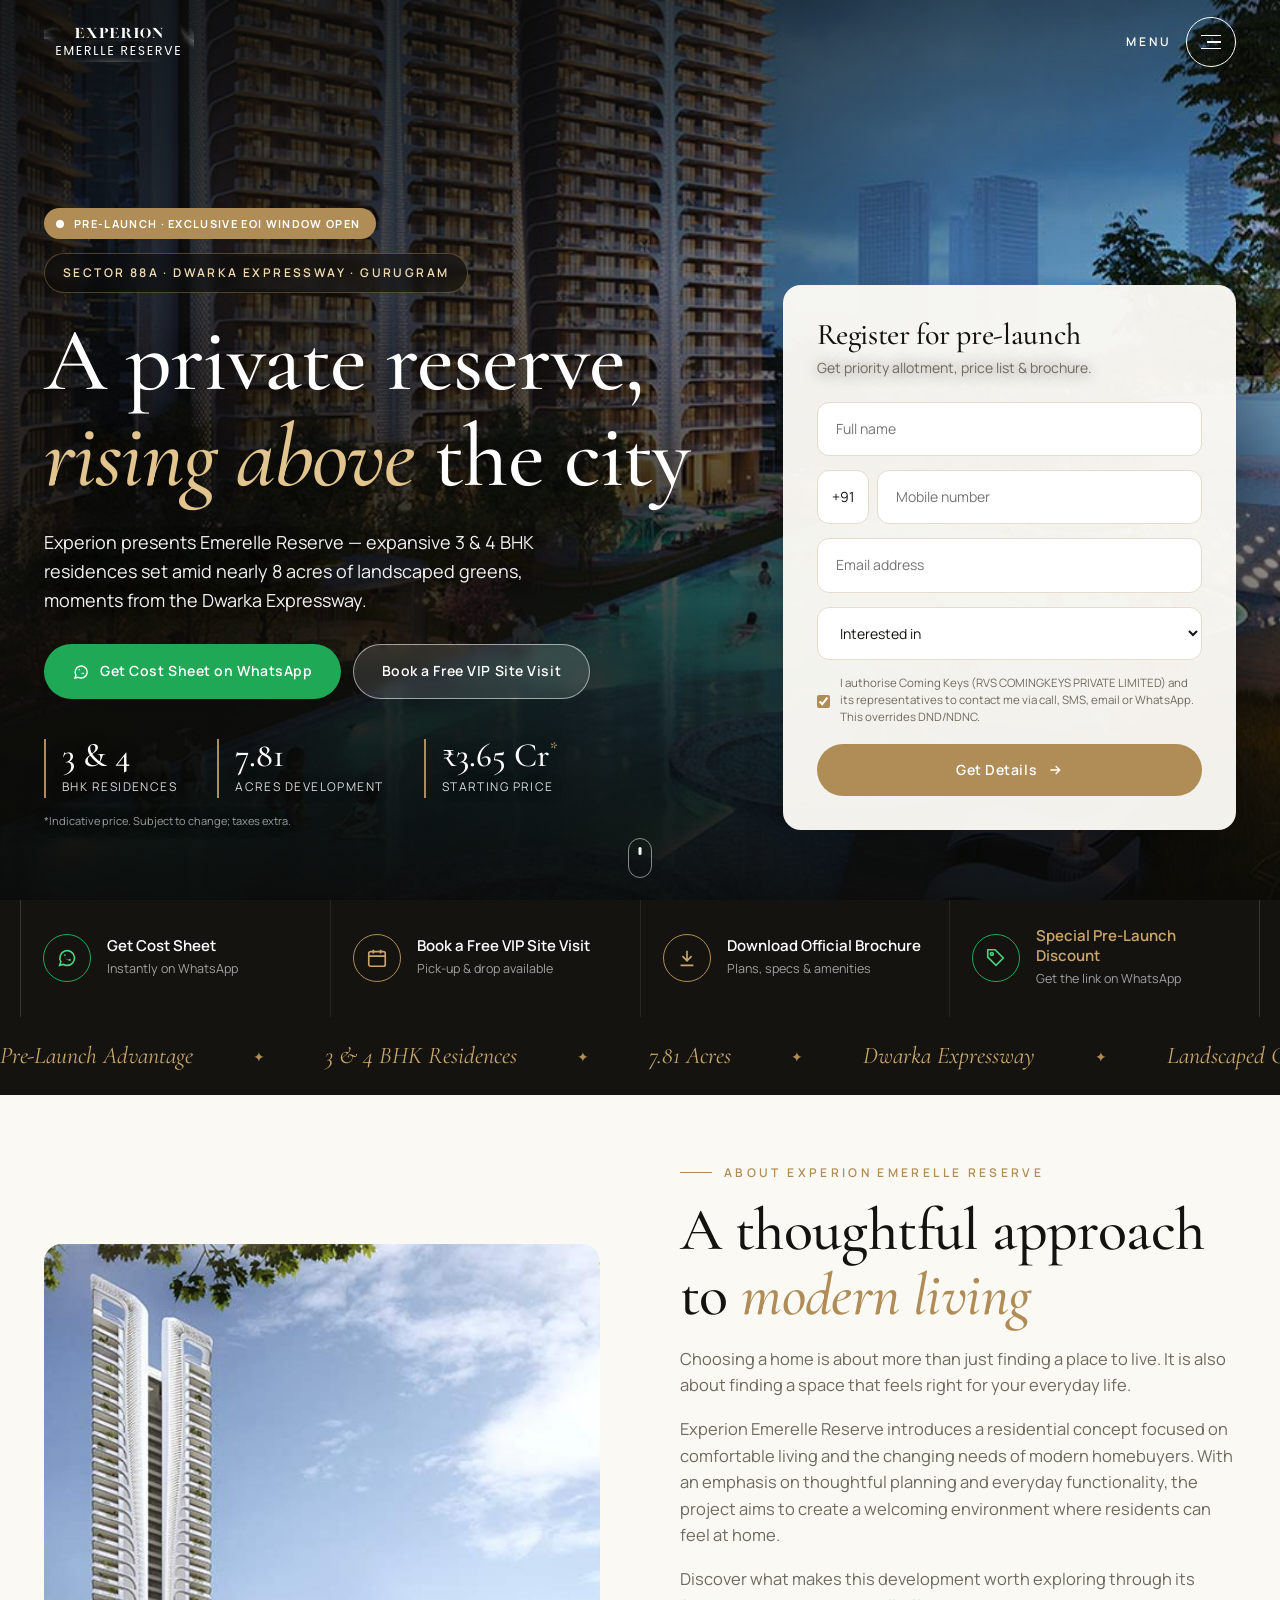
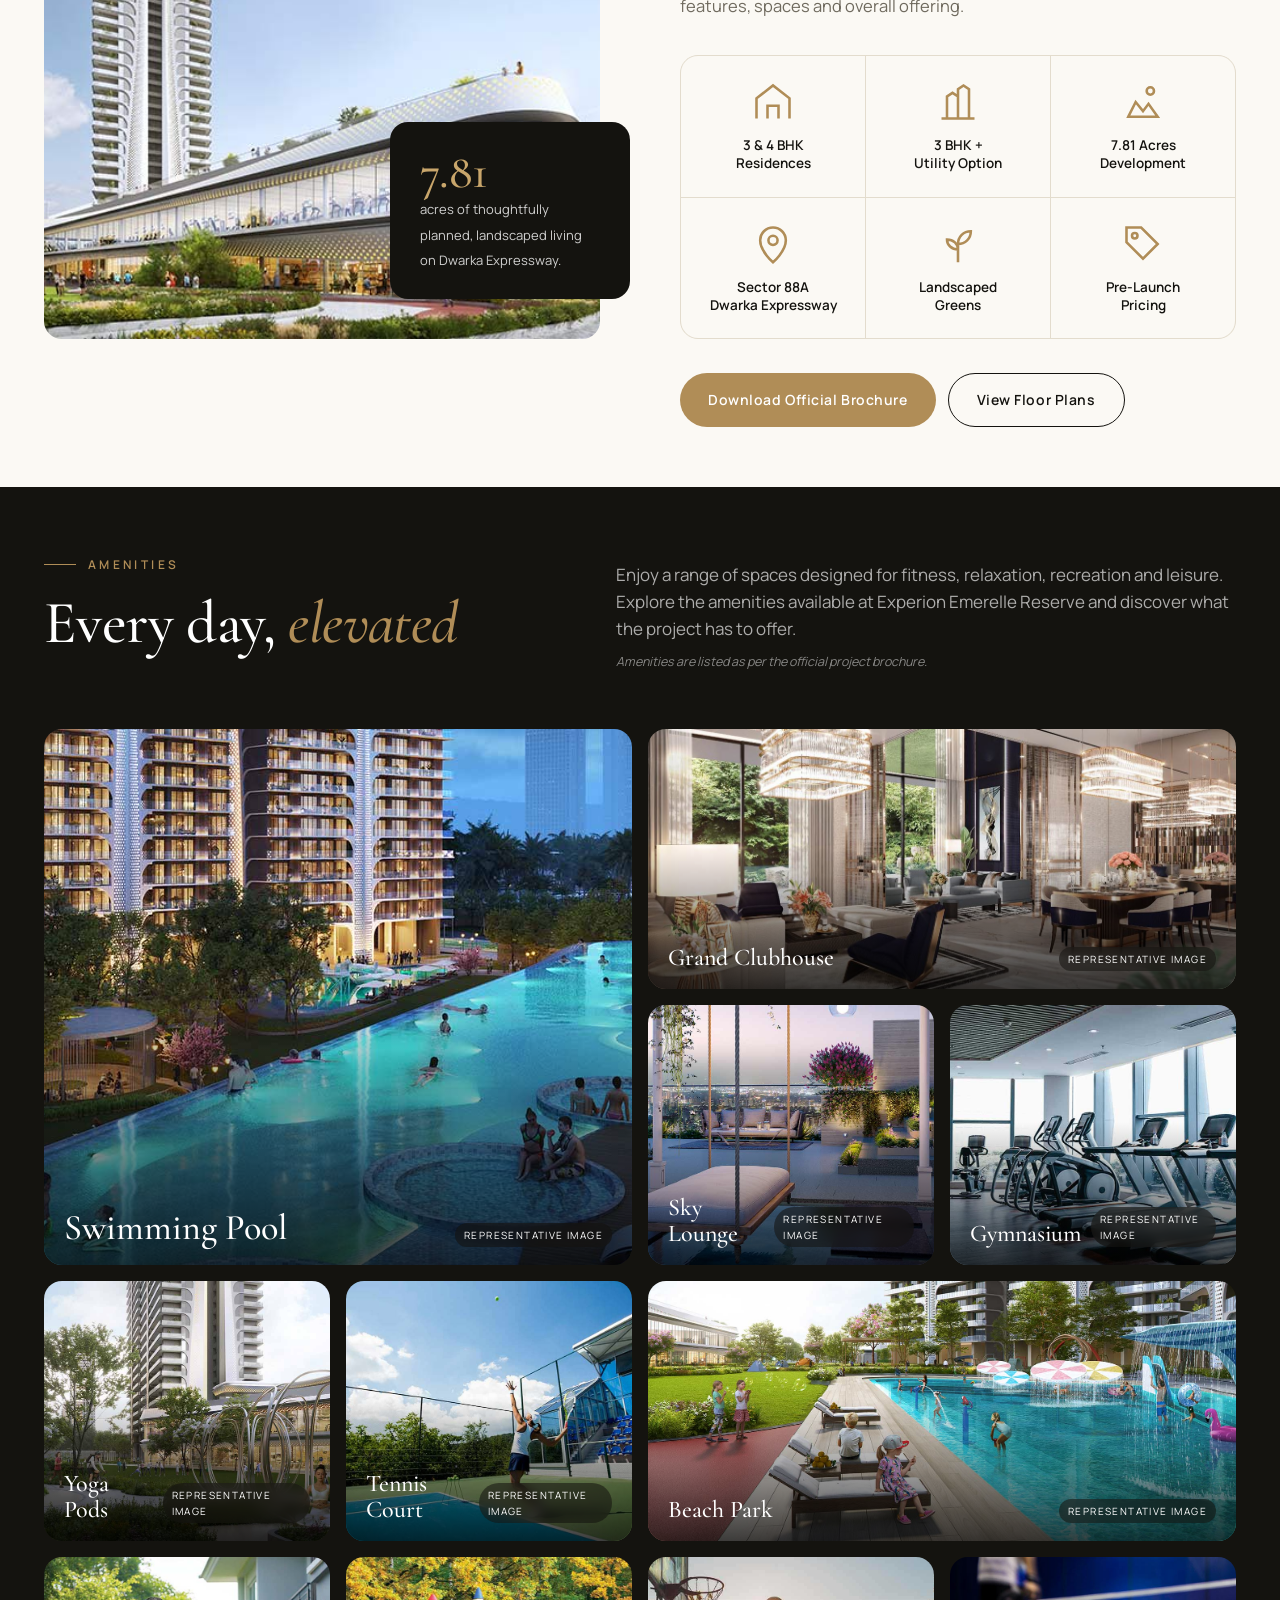
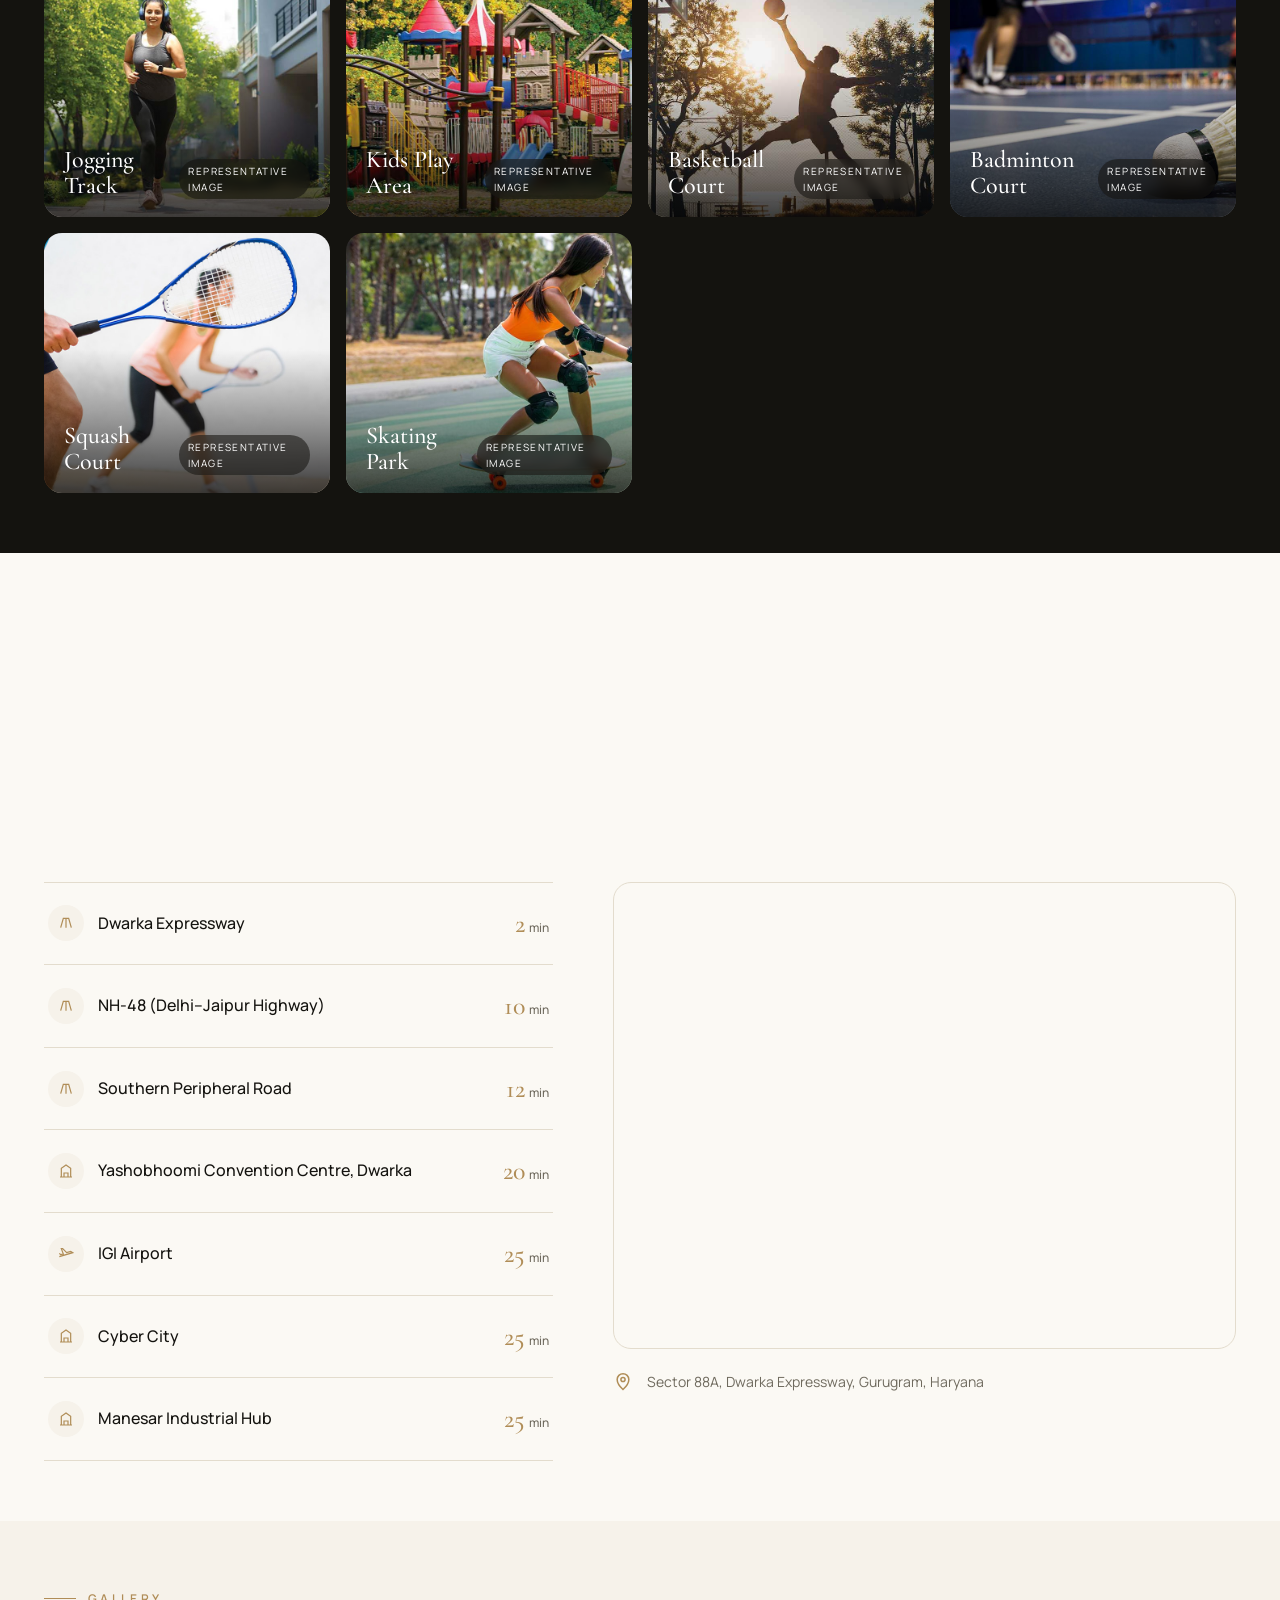
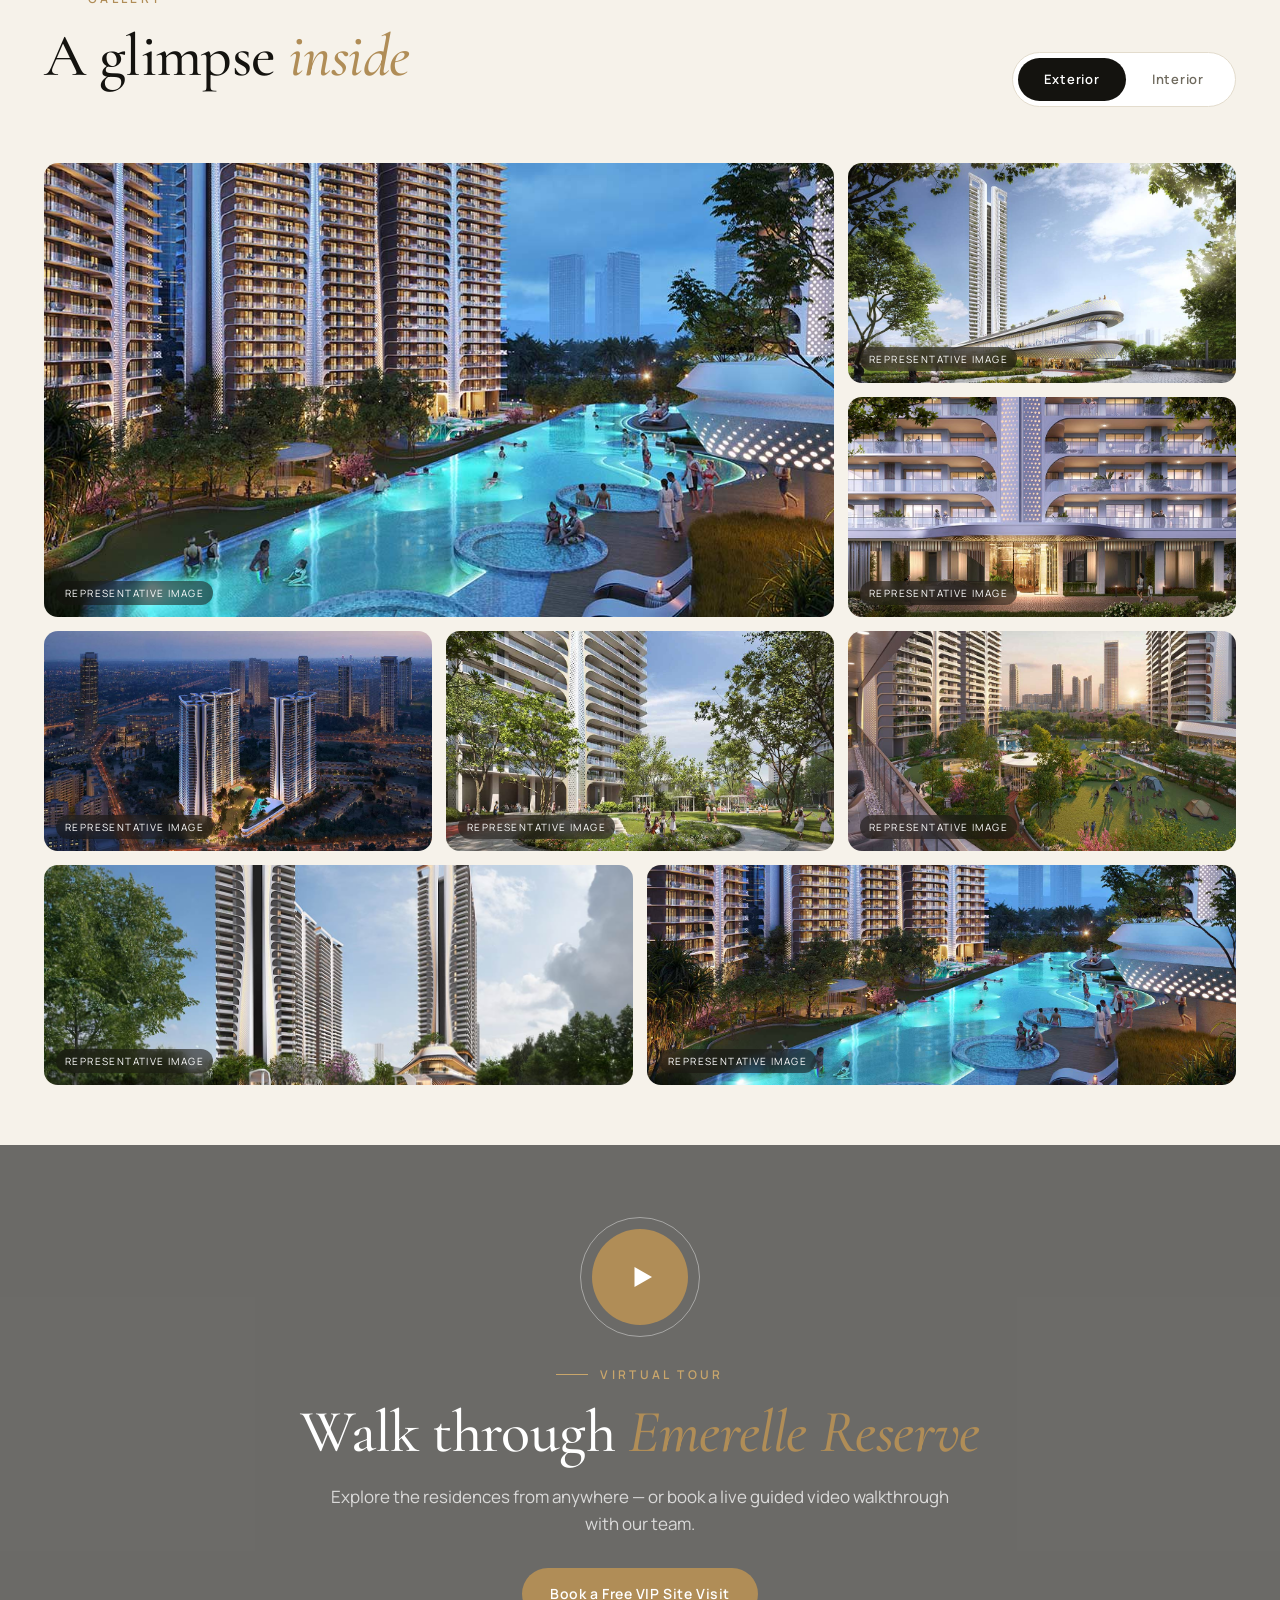
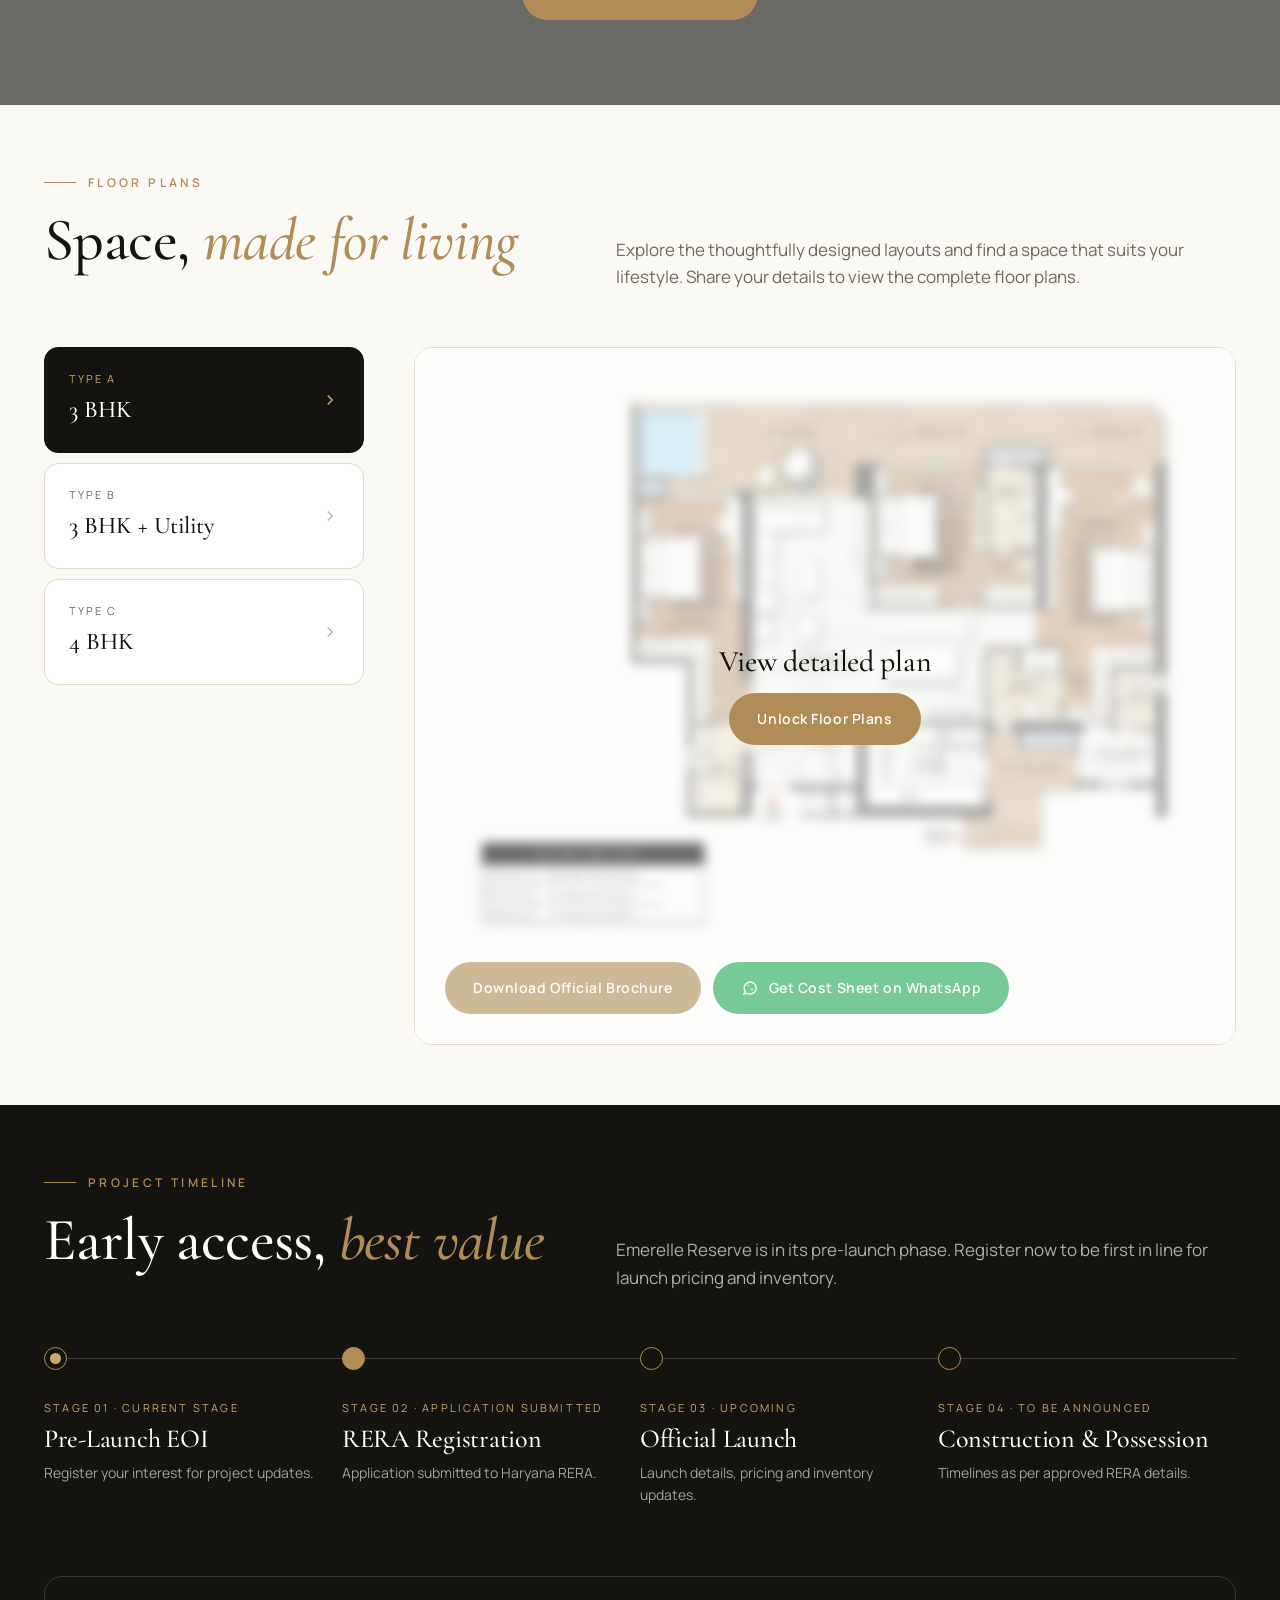
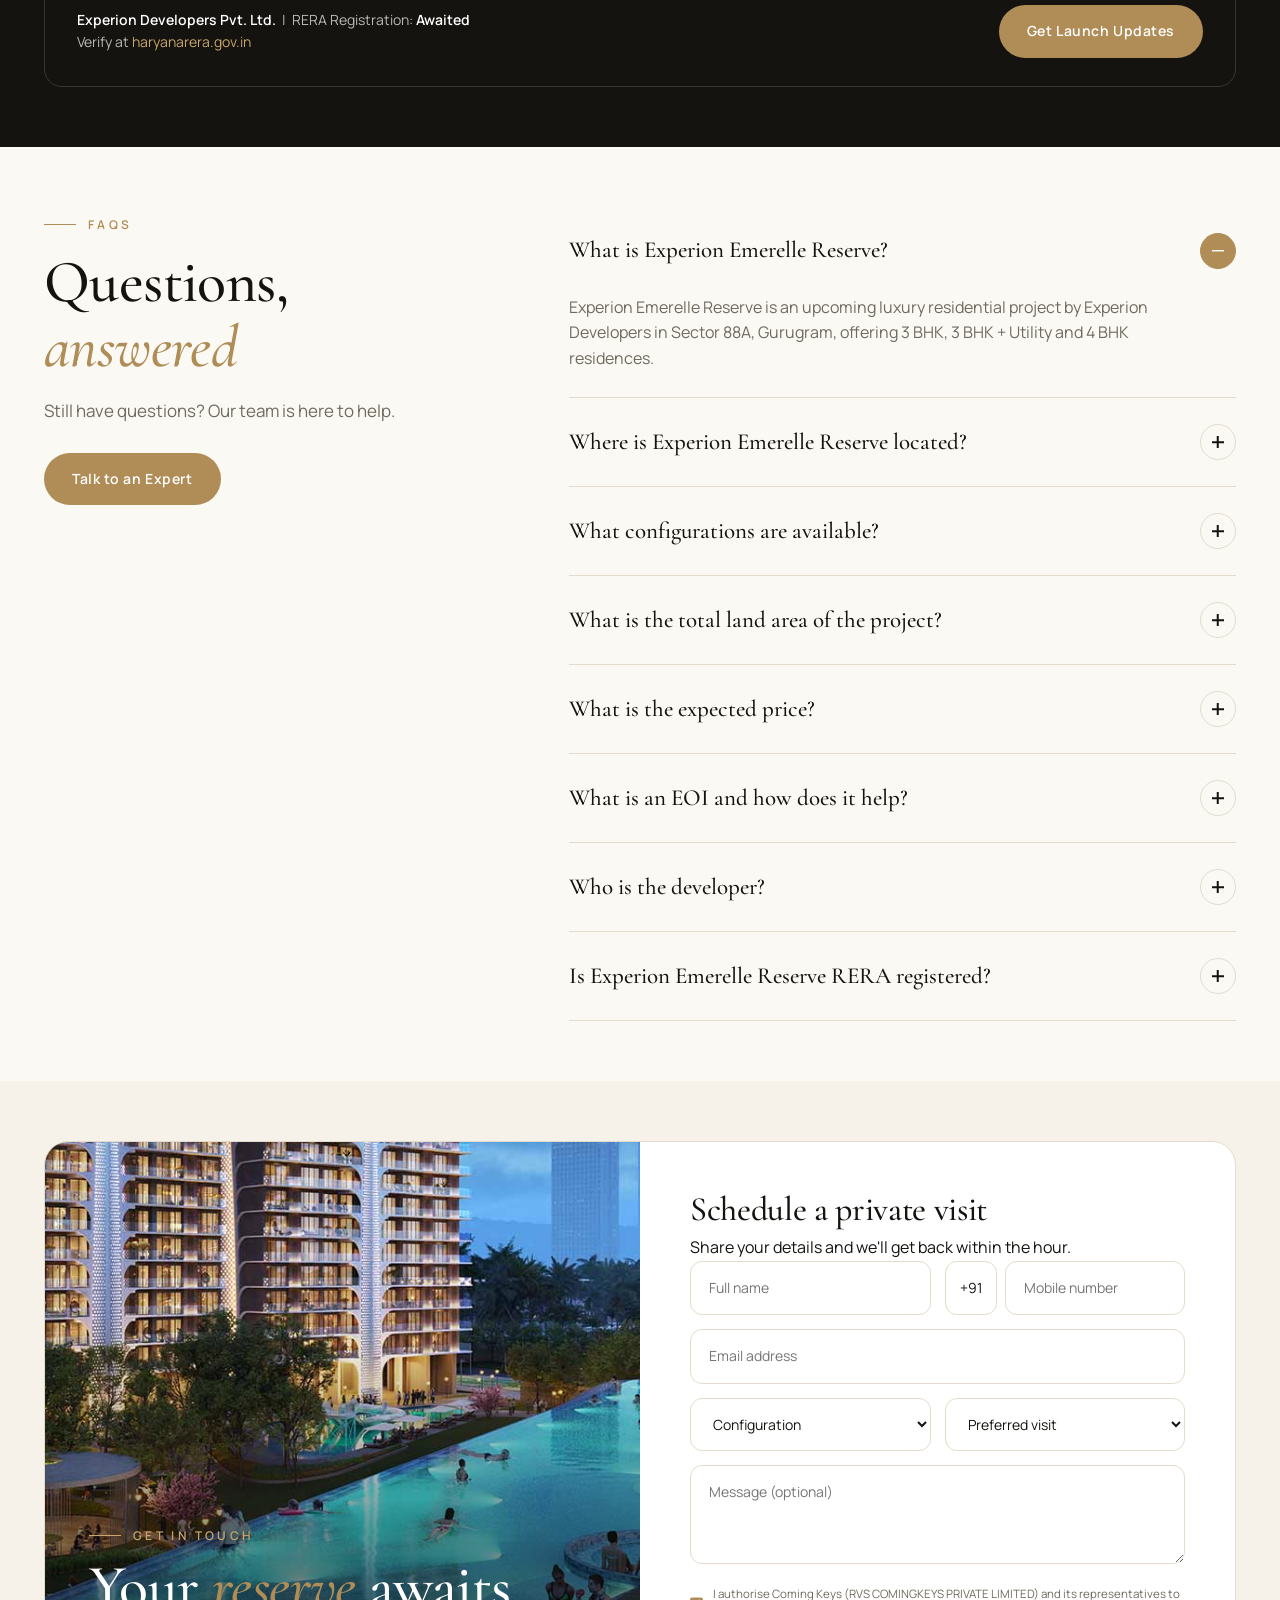
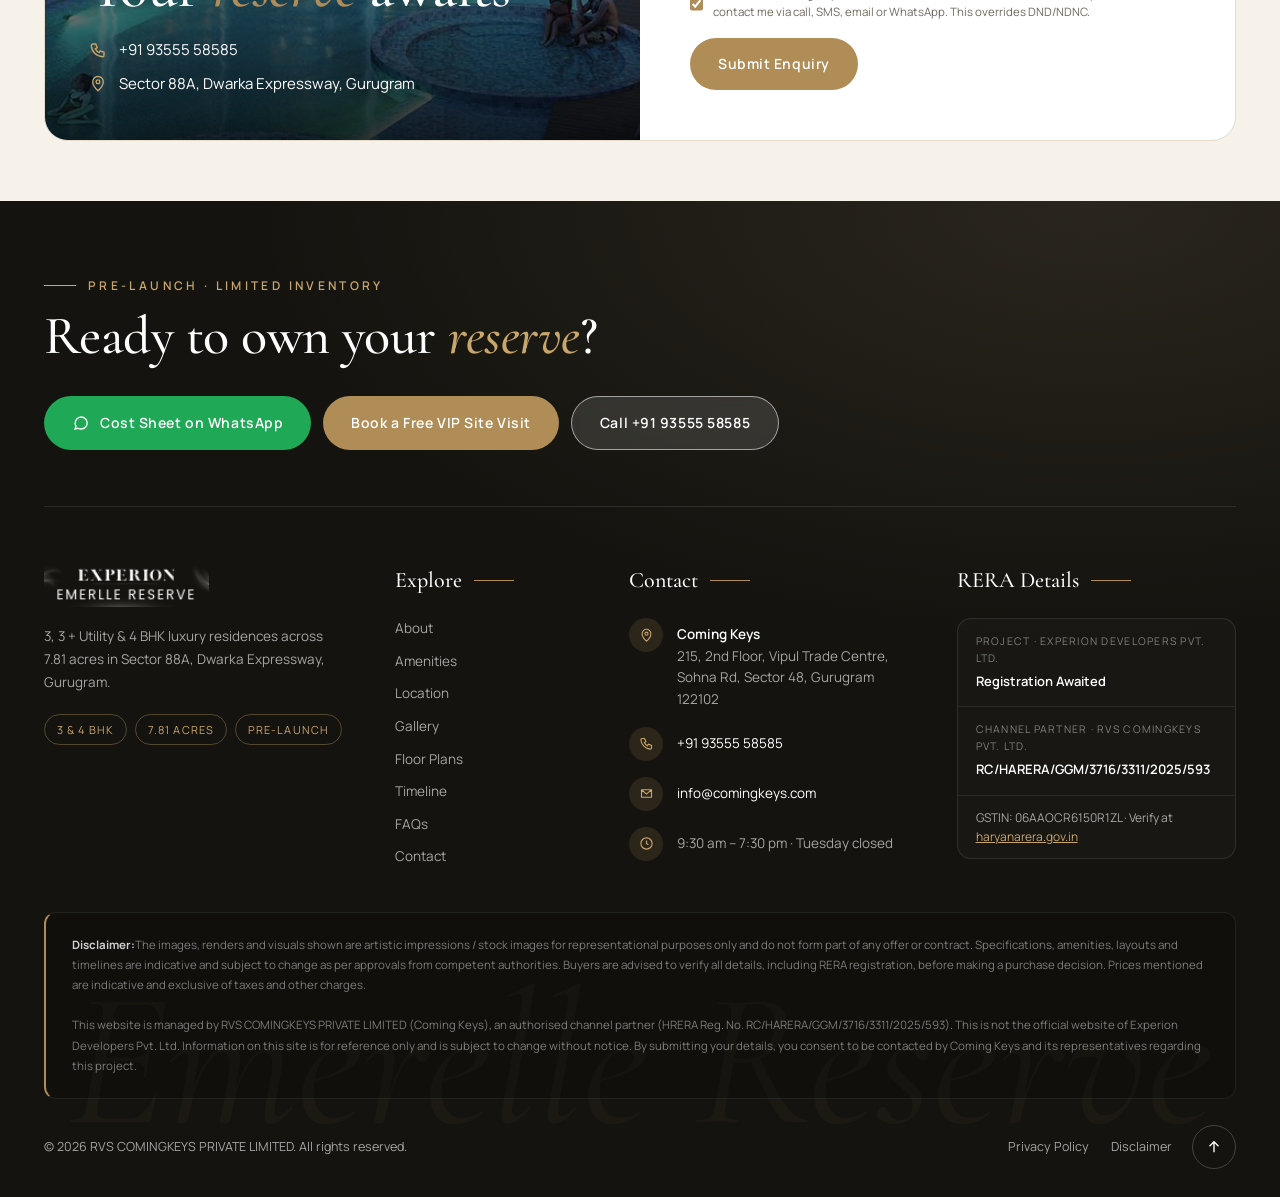
==== commit 1723e879: "file" ====
--- a/index.html
+++ b/index.html
@@ -50,8 +50,8 @@
   </nav>
   <div class="drawer-foot">
     <button class="btn btn-brass" data-open="enquire">Enquire Now</button>
-    <a href="tel:+910000000000" class="drawer-phone">+91 00000 00000</a>
-    <p>Sector 88A, Dwarka Expressway, Gurugram<br>RERA: To be updated</p>
+    <a href="tel:+919355558585" class="drawer-phone">+91 93555 58585</a>
+    <p>Sector 88A, Dwarka Expressway, Gurugram<br>Project RERA: Awaited<br>Channel Partner RERA: RC/HARERA/GGM/3716/3311/2025/593</p>
   </div>
 </aside>
 
@@ -66,8 +66,8 @@
       <h1>A private reserve, <em>rising above</em> the city</h1>
       <p>Experion presents Emerelle Reserve — expansive 3 &amp; 4 BHK residences set amid nearly 8 acres of landscaped greens, moments from the Dwarka Expressway.</p>
       <div class="hero-ctas">
-        <button class="btn btn-brass" data-open="enquire" data-title="Get Pre-Launch Price List">Get Price List</button>
-        <button class="btn btn-light" data-open="enquire" data-title="Download Brochure">Download Brochure</button>
+        <a class="btn btn-wa" href="https://wa.me/919355558585?text=Hi%2C%20I%27m%20interested%20in%20Experion%20Emerelle%20Reserve%2C%20Sector%2088A.%20Please%20share%20the%20cost%20sheet." target="_blank" rel="noopener"><svg viewBox="0 0 24 24" fill="none" stroke="currentColor" stroke-width="1.8"><path d="M4 20l1.3-4A8 8 0 1112 20a8 8 0 01-4-1z"/><path d="M9 9.5c.3 2 2 3.8 4.5 4.5l1-1.2 1.8.8-.3 1.4c-3.6.2-7.2-3.2-7.2-6.9l1.4-.3.8 1.8z" fill="currentColor" stroke="none"/></svg>Get Cost Sheet on WhatsApp</a>
+        <button class="btn btn-light" data-open="enquire" data-title="Book a Free VIP Site Visit">Book a Free VIP Site Visit</button>
       </div>
       <!-- NOTE: figures from public listings – confirm with Experion before going live -->
       <div class="hero-meta">
@@ -85,13 +85,23 @@
         <div class="field phone"><span>+91</span><input name="phone" type="tel" inputmode="numeric" maxlength="10" pattern="[6-9][0-9]{9}" placeholder="Mobile number" required></div>
         <div class="field"><input name="email" type="email" placeholder="Email address"></div>
         <div class="field"><select name="config"><option value="">Interested in</option><option>3 BHK</option><option>3 BHK + Utility</option><option>4 BHK</option></select></div>
-        <label class="consent"><input type="checkbox" checked required> I authorise the project's representatives to contact me via call, SMS, email or WhatsApp. This overrides DND/NDNC.</label>
+        <label class="consent"><input type="checkbox" checked required> I authorise Coming Keys (RVS COMINGKEYS PRIVATE LIMITED) and its representatives to contact me via call, SMS, email or WhatsApp. This overrides DND/NDNC.</label>
         <button class="btn btn-brass" type="submit">Get Details <svg viewBox="0 0 24 24" fill="none" stroke="currentColor" stroke-width="2"><path d="M5 12h14M13 6l6 6-6 6"/></svg></button>
       </div>
       <div class="form-ok"><svg viewBox="0 0 24 24" fill="none" stroke="currentColor" stroke-width="1.5"><circle cx="12" cy="12" r="10"/><path d="M7.5 12.5l3 3 6-6"/></svg><h3>Thank you</h3><p>Our relationship manager will call you shortly.</p></div>
     </form>
   </div>
   <span class="scroll-cue"></span>
+</section>
+
+<!-- ============ QUICK LEAD ACTIONS ============ -->
+<section class="leads" aria-label="Quick actions">
+  <div class="wrap leads-grid">
+    <a class="lead-card" href="https://wa.me/919355558585?text=Hi%2C%20I%27m%20interested%20in%20Experion%20Emerelle%20Reserve%2C%20Sector%2088A.%20Please%20share%20the%20cost%20sheet." target="_blank" rel="noopener"><i class="wa"><svg viewBox="0 0 24 24" fill="none" stroke="currentColor" stroke-width="1.8"><path d="M4 20l1.3-4A8 8 0 1112 20a8 8 0 01-4-1z"/><path d="M9 9.5c.3 2 2 3.8 4.5 4.5l1-1.2 1.8.8-.3 1.4c-3.6.2-7.2-3.2-7.2-6.9l1.4-.3.8 1.8z" fill="currentColor" stroke="none"/></svg></i><span><b>Get Cost Sheet</b><small>Instantly on WhatsApp</small></span></a>
+    <button class="lead-card" data-open="enquire" data-title="Book a Free VIP Site Visit"><i><svg viewBox="0 0 24 24" fill="none" stroke="currentColor" stroke-width="1.8"><rect x="3" y="5" width="18" height="16" rx="2"/><path d="M3 10h18M8 3v4M16 3v4"/></svg></i><span><b>Book a Free VIP Site Visit</b><small>Pick-up &amp; drop available</small></span></button>
+    <button class="lead-card" data-open="enquire" data-title="Download Official Brochure"><i><svg viewBox="0 0 24 24" fill="none" stroke="currentColor" stroke-width="1.8"><path d="M12 4v11M7 10l5 5 5-5M5 20h14"/></svg></i><span><b>Download Official Brochure</b><small>Plans, specs &amp; amenities</small></span></button>
+    <a class="lead-card hot" href="https://wa.me/919355558585?text=Hi%2C%20please%20share%20the%20special%20pre-launch%20discount%20link%20for%20Experion%20Emerelle%20Reserve%2C%20Sector%2088A." target="_blank" rel="noopener"><i class="wa"><svg viewBox="0 0 24 24" fill="none" stroke="currentColor" stroke-width="1.8"><path d="M20 12l-8 8-9-9V3h8z"/><circle cx="7.5" cy="7.5" r="1.5"/></svg></i><span><b>Special Pre-Launch Discount</b><small>Get the link on WhatsApp</small></span></a>
+  </div>
 </section>
 
 <div class="marquee" aria-hidden="true">
@@ -110,10 +120,11 @@
       <div class="float"><b>7.81</b><small>acres of thoughtfully planned, landscaped living on Dwarka Expressway.</small></div>
     </div>
     <div class="about-copy rv">
-      <span class="eyebrow">About the project</span>
-      <h2>Experion's new <em>reserve</em> on Dwarka Expressway</h2>
-      <p>Experion Emerelle Reserve is an upcoming luxury residential address by Experion Developers in Sector 88A, Gurugram — one of the fastest-growing corridors along the Dwarka Expressway.</p>
-      <p>Spread across nearly 8 acres, it offers spacious 3 BHK, 3 BHK + Utility and 4 BHK residences surrounded by landscaped greens, with quick access to Delhi, IGI Airport and Gurugram's business hubs.</p>
+      <span class="eyebrow">About Experion Emerelle Reserve</span>
+      <h2>A thoughtful approach to <em>modern living</em></h2>
+      <p>Choosing a home is about more than just finding a place to live. It is also about finding a space that feels right for your everyday life.</p>
+      <p>Experion Emerelle Reserve introduces a residential concept focused on comfortable living and the changing needs of modern homebuyers. With an emphasis on thoughtful planning and everyday functionality, the project aims to create a welcoming environment where residents can feel at home.</p>
+      <p>Discover what makes this development worth exploring through its features, spaces and overall offering.</p>
       <div class="highlights">
         <div class="hl"><svg viewBox="0 0 24 24" fill="none" stroke="currentColor" stroke-width="1.4"><path d="M3 21V10l9-7 9 7v11M9 21v-7h6v7"/></svg><b>3 &amp; 4 BHK<br>Residences</b></div>
         <div class="hl"><svg viewBox="0 0 24 24" fill="none" stroke="currentColor" stroke-width="1.4"><path d="M3 21h18M6 21V9l3-2 3 2v12M12 21V5l3-2 3 2v16"/></svg><b>3 BHK +<br>Utility Option</b></div>
@@ -123,7 +134,7 @@
         <div class="hl"><svg viewBox="0 0 24 24" fill="none" stroke="currentColor" stroke-width="1.4"><path d="M20 12l-8 8-9-9V3h8z"/><circle cx="7.5" cy="7.5" r="1.5"/></svg><b>Pre-Launch<br>Pricing</b></div>
       </div>
       <div style="margin-top:34px;display:flex;gap:12px;flex-wrap:wrap">
-        <button class="btn btn-brass" data-open="enquire" data-title="Download Brochure">Download Brochure</button>
+        <button class="btn btn-brass" data-open="enquire" data-title="Download Official Brochure">Download Official Brochure</button>
         <a href="#floorplans" class="btn btn-ghost">View Floor Plans</a>
       </div>
     </div>
@@ -135,7 +146,7 @@
   <div class="wrap">
     <div class="head rv">
       <div><span class="eyebrow">Amenities</span><h2>Every day, <em>elevated</em></h2></div>
-      <p class="lead">A full spectrum of sport, wellness and leisure, set amid landscaped greens. Final amenity list as per the official brochure.</p>
+      <p class="lead">Enjoy a range of spaces designed for fitness, relaxation, recreation and leisure. Explore the amenities available at Experion Emerelle Reserve and discover what the project has to offer.<br><small class="note">Amenities are listed as per the official project brochure.</small></p>
     </div>
     <!-- TODO: replace images with official Experion Emerelle Reserve amenity renders -->
     <div class="amen-grid" data-lightbox="amen">
@@ -160,8 +171,8 @@
 <section id="location">
   <div class="wrap">
     <div class="head rv">
-      <div><span class="eyebrow">Location advantages</span><h2>Connected to <em>everything</em> that matters</h2></div>
-      <p class="lead">Sector 88A sits along the Dwarka Expressway — minutes from NH-48, IGI Airport, Dwarka and Gurugram's business districts.</p>
+      <div><span class="eyebrow">Location Advantages</span><h2>Connected to <em>everything</em> that matters</h2></div>
+      <p class="lead">Located in Sector 88A, Gurugram, Experion Emerelle Reserve offers easy access to Dwarka Expressway, NH-48, IGI Airport and key areas of Delhi and Gurugram.</p>
     </div>
     <div class="loc-grid">
       <!-- NOTE: travel times are indicative placeholders – verify with the client before going live -->
@@ -225,7 +236,7 @@
       <span class="eyebrow">Virtual tour</span>
       <h2>Walk through <em>Emerelle Reserve</em></h2>
       <p class="lead" style="color:rgba(255,255,255,.75);margin:0 auto 30px">Explore the residences from anywhere — or book a live guided video walkthrough with our team.</p>
-      <button class="btn btn-brass" data-open="enquire" data-title="Book a Site Visit">Book a Site Visit</button>
+      <button class="btn btn-brass" data-open="enquire" data-title="Book a Free VIP Site Visit">Book a Free VIP Site Visit</button>
     </div>
   </div>
 </section>
@@ -234,8 +245,8 @@
 <section id="floorplans">
   <div class="wrap">
     <div class="head rv">
-      <div><span class="eyebrow">Floor plans</span><h2>Space, <em>thoughtfully</em> composed</h2></div>
-      <p class="lead">Thoughtfully planned 3 BHK, 3 BHK + Utility and 4 BHK residences. Unlock detailed plans with your details.</p>
+      <div><span class="eyebrow">Floor plans</span><h2>Space, <em>made for living</em></h2></div>
+      <p class="lead">Explore the thoughtfully designed layouts and find a space that suits your lifestyle. Share your details to view the complete floor plans.</p>
     </div>
     <div class="fp-wrap rv">
       <div class="fp-tabs">
@@ -248,8 +259,8 @@
         <img id="fpImg" src="assets/images/floorplans/3bhk-type-a.jpg" alt="Floor plan" loading="lazy">
         <div class="fp-lock"><div><h3>View detailed plan</h3><button class="btn btn-brass" data-open="enquire" data-title="Unlock Floor Plans" data-unlock>Unlock Floor Plans</button></div></div>
         <div class="fp-actions">
-          <button class="btn btn-brass" data-open="enquire" data-title="Download Brochure">Download Brochure</button>
-          <button class="btn btn-ghost" data-open="enquire" data-title="Get Price Sheet">Get Price Sheet</button>
+          <button class="btn btn-brass" data-open="enquire" data-title="Download Official Brochure">Download Official Brochure</button>
+          <a class="btn btn-wa" href="https://wa.me/919355558585?text=Hi%2C%20I%27m%20interested%20in%20Experion%20Emerelle%20Reserve%2C%20Sector%2088A.%20Please%20share%20the%20cost%20sheet." target="_blank" rel="noopener"><svg viewBox="0 0 24 24" fill="none" stroke="currentColor" stroke-width="1.8"><path d="M4 20l1.3-4A8 8 0 1112 20a8 8 0 01-4-1z"/><path d="M9 9.5c.3 2 2 3.8 4.5 4.5l1-1.2 1.8.8-.3 1.4c-3.6.2-7.2-3.2-7.2-6.9l1.4-.3.8 1.8z" fill="currentColor" stroke="none"/></svg>Get Cost Sheet on WhatsApp</a>
         </div>
       </div>
     </div>
@@ -263,16 +274,15 @@
       <div><span class="eyebrow">Project timeline</span><h2>Early access, <em>best value</em></h2></div>
       <p class="lead">Emerelle Reserve is in its pre-launch phase. Register now to be first in line for launch pricing and inventory.</p>
     </div>
-    <!-- NOTE: milestones are placeholders – update with the official construction schedule -->
     <div class="timeline rv">
-      <div class="tl now"><i></i><small>Stage 01 · Now</small><h3>Pre-Launch EOI</h3><p>Register interest for priority allotment.</p></div>
-      <div class="tl"><i></i><small>Stage 02</small><h3>RERA Registration</h3><p>Project registration with Haryana RERA.</p></div>
-      <div class="tl"><i></i><small>Stage 03</small><h3>Official Launch</h3><p>Price list, inventory and bookings open.</p></div>
-      <div class="tl"><i></i><small>Stage 04</small><h3>Construction &amp; Possession</h3><p>Timelines as per RERA filing.</p></div>
+      <div class="tl now"><i></i><small>Stage 01 · Current Stage</small><h3>Pre-Launch EOI</h3><p>Register your interest for project updates.</p></div>
+      <div class="tl done"><i></i><small>Stage 02 · Application Submitted</small><h3>RERA Registration</h3><p>Application submitted to Haryana RERA.</p></div>
+      <div class="tl"><i></i><small>Stage 03 · Upcoming</small><h3>Official Launch</h3><p>Launch details, pricing and inventory updates.</p></div>
+      <div class="tl"><i></i><small>Stage 04 · To Be Announced</small><h3>Construction &amp; Possession</h3><p>Timelines as per approved RERA details.</p></div>
     </div>
     <div class="rera-box rv">
-      <!-- TODO: add the official RERA registration number once issued -->
-      <p><b>Experion Developers Pvt. Ltd.</b> &nbsp;|&nbsp; RERA No. <b>To be updated</b><br>Verify at <a href="https://haryanarera.gov.in" target="_blank" rel="noopener" style="color:var(--brass-2)">haryanarera.gov.in</a></p>
+      <!-- TODO: add the project RERA registration number once issued -->
+      <p><b>Experion Developers Pvt. Ltd.</b> &nbsp;|&nbsp; RERA Registration: <b>Awaited</b><br>Verify at <a href="https://haryanarera.gov.in" target="_blank" rel="noopener" style="color:var(--brass-2)">haryanarera.gov.in</a></p>
       <button class="btn btn-brass" data-open="enquire" data-title="Get Launch Updates">Get Launch Updates</button>
     </div>
   </div>
@@ -284,7 +294,7 @@
     <div class="rv">
       <span class="eyebrow">FAQs</span>
       <h2>Questions, <em>answered</em></h2>
-      <p class="lead" style="margin-bottom:28px">Can't find what you're looking for? Our relationship managers are a call away.</p>
+      <p class="lead" style="margin-bottom:28px">Still have questions? Our team is here to help.</p>
       <button class="btn btn-brass" data-open="enquire" data-title="Ask an Expert">Talk to an Expert</button>
     </div>
     <div class="faq rv">
@@ -295,7 +305,7 @@
       <div class="faq-item"><button>What is the expected price?<i></i></button><div class="faq-a"><div><p>Pre-launch prices are indicated to start from around ₹3.65 Cr onwards (taxes extra). Register to receive the latest official price list.</p></div></div></div>
       <div class="faq-item"><button>What is an EOI and how does it help?<i></i></button><div class="faq-a"><div><p>An Expression of Interest (EOI) lets you register early for priority allotment and pre-launch pricing before the official launch.</p></div></div></div>
       <div class="faq-item"><button>Who is the developer?<i></i></button><div class="faq-a"><div><p>The project is developed by Experion Developers Pvt. Ltd., known for premium residential and commercial developments across Gurugram.</p></div></div></div>
-      <div class="faq-item"><button>Is Experion Emerelle Reserve RERA registered?<i></i></button><div class="faq-a"><div><p>RERA details will be updated here once issued. Always verify the registration on the Haryana RERA website before booking.</p></div></div></div>
+      <div class="faq-item"><button>Is Experion Emerelle Reserve RERA registered?<i></i></button><div class="faq-a"><div><p>The RERA application has been submitted to Haryana RERA and registration is awaited. Always verify the registration on the Haryana RERA website before booking.</p></div></div></div>
     </div>
   </div>
 </section>
@@ -309,8 +319,7 @@
           <span class="eyebrow">Get in touch</span>
           <h2>Your <em>reserve</em> awaits</h2>
           <div class="contact-links">
-            <!-- TODO: replace with the campaign phone / WhatsApp number -->
-            <a href="tel:+910000000000"><svg viewBox="0 0 24 24" fill="none" stroke="currentColor" stroke-width="1.8"><path d="M5 4h4l2 5-2.5 1.5a11 11 0 005 5L15 13l5 2v4a2 2 0 01-2 2A16 16 0 013 6a2 2 0 012-2"/></svg>+91 00000 00000</a>
+                        <a href="tel:+919355558585"><svg viewBox="0 0 24 24" fill="none" stroke="currentColor" stroke-width="1.8"><path d="M5 4h4l2 5-2.5 1.5a11 11 0 005 5L15 13l5 2v4a2 2 0 01-2 2A16 16 0 013 6a2 2 0 012-2"/></svg>+91 93555 58585</a>
             <a href="#location"><svg viewBox="0 0 24 24" fill="none" stroke="currentColor" stroke-width="1.8"><path d="M12 21s7-6.2 7-12a7 7 0 10-14 0c0 5.8 7 12 7 12z"/><circle cx="12" cy="9" r="2.5"/></svg>Sector 88A, Dwarka Expressway, Gurugram</a>
           </div>
         </div>
@@ -329,7 +338,7 @@
             <div class="field"><select name="visit"><option value="">Preferred visit</option><option>This weekend</option><option>Weekday</option><option>Virtual tour</option></select></div>
           </div>
           <div class="field"><textarea name="message" rows="3" placeholder="Message (optional)"></textarea></div>
-          <label class="consent"><input type="checkbox" checked required> I authorise the project's representatives to contact me via call, SMS, email or WhatsApp. This overrides DND/NDNC.</label>
+          <label class="consent"><input type="checkbox" checked required> I authorise Coming Keys (RVS COMINGKEYS PRIVATE LIMITED) and its representatives to contact me via call, SMS, email or WhatsApp. This overrides DND/NDNC.</label>
           <button class="btn btn-brass" type="submit">Submit Enquiry</button>
         </div>
         <div class="form-ok"><svg viewBox="0 0 24 24" fill="none" stroke="currentColor" stroke-width="1.5"><circle cx="12" cy="12" r="10"/><path d="M7.5 12.5l3 3 6-6"/></svg><h3>Thank you</h3><p>Our relationship manager will call you shortly.</p></div>
@@ -340,35 +349,68 @@
 
 <!-- ============ FOOTER ============ -->
 <footer>
-  <div class="wrap">
-    <div class="foot-top">
+  <div class="foot-mark" aria-hidden="true">Emerelle Reserve</div>
+  <div class="wrap">
+    <!-- Closing CTA -->
+    <div class="foot-cta">
       <div>
+        <span class="eyebrow">Pre-launch · Limited inventory</span>
+        <h2>Ready to own your <em>reserve</em>?</h2>
+      </div>
+      <div class="foot-cta-btns">
+        <a class="btn btn-wa" href="https://wa.me/919355558585?text=Hi%2C%20I%27m%20interested%20in%20Experion%20Emerelle%20Reserve%2C%20Sector%2088A.%20Please%20share%20the%20cost%20sheet." target="_blank" rel="noopener"><svg viewBox="0 0 24 24" fill="none" stroke="currentColor" stroke-width="1.8"><path d="M4 20l1.3-4A8 8 0 1112 20a8 8 0 01-4-1z"/></svg>Cost Sheet on WhatsApp</a>
+        <button class="btn btn-brass" data-open="enquire" data-title="Book a Free VIP Site Visit">Book a Free VIP Site Visit</button>
+        <a class="btn btn-light" href="tel:+919355558585">Call +91 93555 58585</a>
+      </div>
+    </div>
+
+    <div class="foot-grid">
+      <div class="foot-brand">
         <img src="assets/images/experion-logo-white.png" alt="Experion Emerelle Reserve">
-        <p style="max-width:340px">Experion Emerelle Reserve — 3 &amp; 4 BHK luxury residences, Sector 88A, Dwarka Expressway, Gurugram.</p>
-      </div>
+        <p>3, 3 + Utility &amp; 4 BHK luxury residences across 7.81 acres in Sector 88A, Dwarka Expressway, Gurugram.</p>
+        <div class="foot-chips"><span>3 &amp; 4 BHK</span><span>7.81 Acres</span><span>Pre-Launch</span></div>
+      </div>
+
       <div>
         <h4>Explore</h4>
-        <div class="foot-links">
-          <a href="#about">About</a><a href="#amenities">Amenities</a><a href="#location">Location</a><a href="#gallery">Gallery</a><a href="#floorplans">Floor Plans</a><a href="#construction">Construction</a><a href="#faqs">FAQs</a><a href="#contact">Contact</a>
+        <nav class="foot-links">
+          <a href="#about">About</a><a href="#amenities">Amenities</a><a href="#location">Location</a><a href="#gallery">Gallery</a><a href="#floorplans">Floor Plans</a><a href="#construction">Timeline</a><a href="#faqs">FAQs</a><a href="#contact">Contact</a>
+        </nav>
+      </div>
+
+      <div>
+        <h4>Contact</h4>
+        <ul class="foot-contact">
+          <li><i><svg viewBox="0 0 24 24" fill="none" stroke="currentColor" stroke-width="1.8"><path d="M12 21s7-6.2 7-12a7 7 0 10-14 0c0 5.8 7 12 7 12z"/><circle cx="12" cy="9" r="2.5"/></svg></i><span><b>Coming Keys</b><br>215, 2nd Floor, Vipul Trade Centre, Sohna Rd, Sector 48, Gurugram 122102</span></li>
+          <li><i><svg viewBox="0 0 24 24" fill="none" stroke="currentColor" stroke-width="1.8"><path d="M5 4h4l2 5-2.5 1.5a11 11 0 005 5L15 13l5 2v4a2 2 0 01-2 2A16 16 0 013 6a2 2 0 012-2"/></svg></i><a href="tel:+919355558585">+91 93555 58585</a></li>
+          <li><i><svg viewBox="0 0 24 24" fill="none" stroke="currentColor" stroke-width="1.8"><path d="M4 6h16v12H4zM4 6l8 7 8-7"/></svg></i><a href="mailto:info@comingkeys.com">info@comingkeys.com</a></li>
+          <li><i><svg viewBox="0 0 24 24" fill="none" stroke="currentColor" stroke-width="1.8"><circle cx="12" cy="12" r="9"/><path d="M12 7v5l3 2"/></svg></i><span>9:30 am – 7:30 pm · Tuesday closed</span></li>
+        </ul>
+      </div>
+
+      <div>
+        <h4>RERA Details</h4>
+        <div class="foot-rera">
+          <div><small>Project · Experion Developers Pvt. Ltd.</small><b>Registration Awaited</b></div>
+          <div><small>Channel Partner · RVS COMINGKEYS PVT. LTD.</small><b>RC/HARERA/GGM/3716/3311/2025/593</b></div>
+          <p>GSTIN: 06AAOCR6150R1ZL · Verify at <a href="https://haryanarera.gov.in" target="_blank" rel="noopener">haryanarera.gov.in</a></p>
         </div>
       </div>
-      <div>
-        <h4>RERA</h4>
-        <p>Experion Developers Pvt. Ltd.<br>RERA No.: To be updated<br><a href="https://haryanarera.gov.in" target="_blank" rel="noopener">haryanarera.gov.in</a></p>
-      </div>
-    </div>
-    <p class="disclaimer">Disclaimer: The images, renders and visuals shown are artistic impressions / stock images for representational purposes only and do not form part of any offer or contract. Specifications, amenities, layouts and timelines are indicative and subject to change as per approvals from competent authorities. Buyers are advised to verify all details, including RERA registration, before making a purchase decision. Prices mentioned are indicative and exclusive of taxes and other charges.<br><br><!-- TODO: fill in your channel-partner details -->This website is managed by [Channel Partner Name], an authorised channel partner of Experion Developers Pvt. Ltd. (RERA Agent Reg. No. [XXXX]). It is not the official website of the developer.</p>
+    </div>
+
+    <p class="disclaimer"><b>Disclaimer:</b>The images, renders and visuals shown are artistic impressions / stock images for representational purposes only and do not form part of any offer or contract. Specifications, amenities, layouts and timelines are indicative and subject to change as per approvals from competent authorities. Buyers are advised to verify all details, including RERA registration, before making a purchase decision. Prices mentioned are indicative and exclusive of taxes and other charges.<br><br>This website is managed by RVS COMINGKEYS PRIVATE LIMITED (Coming Keys), an authorised channel partner (HRERA Reg. No. RC/HARERA/GGM/3716/3311/2025/593). This is not the official website of Experion Developers Pvt. Ltd. Information on this site is for reference only and is subject to change without notice. By submitting your details, you consent to be contacted by Coming Keys and its representatives regarding this project.</p>
     <div class="foot-bottom">
-      <span>© 2026 [Channel Partner Name]. All rights reserved.</span>
-      <a href="#">Privacy Policy</a>
+      <span>© 2026 RVS COMINGKEYS PRIVATE LIMITED. All rights reserved.</span>
+      <span class="foot-legal"><a href="privacy-policy.html">Privacy Policy</a><a href="privacy-policy.html#disclaimer">Disclaimer</a></span>
+      <a href="#top" class="to-top" aria-label="Back to top"><svg viewBox="0 0 24 24" fill="none" stroke="currentColor" stroke-width="1.8"><path d="M12 19V5M6 11l6-6 6 6"/></svg></a>
     </div>
   </div>
 </footer>
 
 <!-- ============ MOBILE CTA BAR ============ -->
 <div class="mbar">
-  <a href="tel:+910000000000"><svg viewBox="0 0 24 24" fill="none" stroke="currentColor" stroke-width="1.8"><path d="M5 4h4l2 5-2.5 1.5a11 11 0 005 5L15 13l5 2v4a2 2 0 01-2 2A16 16 0 013 6a2 2 0 012-2"/></svg>Call</a>
-  <a href="https://wa.me/910000000000" target="_blank" rel="noopener"><svg viewBox="0 0 24 24" fill="none" stroke="currentColor" stroke-width="1.8"><path d="M4 20l1.3-4A8 8 0 1112 20a8 8 0 01-4-1z"/></svg>WhatsApp</a>
+  <a href="tel:+919355558585"><svg viewBox="0 0 24 24" fill="none" stroke="currentColor" stroke-width="1.8"><path d="M5 4h4l2 5-2.5 1.5a11 11 0 005 5L15 13l5 2v4a2 2 0 01-2 2A16 16 0 013 6a2 2 0 012-2"/></svg>Call</a>
+  <a href="https://wa.me/919355558585?text=Hi%2C%20I%27m%20interested%20in%20Experion%20Emerelle%20Reserve%2C%20Sector%2088A.%20Please%20share%20details." target="_blank" rel="noopener"><svg viewBox="0 0 24 24" fill="none" stroke="currentColor" stroke-width="1.8"><path d="M4 20l1.3-4A8 8 0 1112 20a8 8 0 01-4-1z"/></svg>WhatsApp</a>
   <button class="hot" data-open="enquire"><svg viewBox="0 0 24 24" fill="none" stroke="currentColor" stroke-width="1.8"><path d="M4 6h16v12H4zM4 6l8 7 8-7"/></svg>Enquire</button>
 </div>
 
@@ -383,7 +425,7 @@
       <div class="field phone"><span>+91</span><input name="phone" type="tel" inputmode="numeric" maxlength="10" pattern="[6-9][0-9]{9}" placeholder="Mobile number" required></div>
       <div class="field"><input name="email" type="email" placeholder="Email address"></div>
       <input type="hidden" name="source">
-      <label class="consent"><input type="checkbox" checked required> I authorise the project's representatives to contact me via call, SMS, email or WhatsApp. This overrides DND/NDNC.</label>
+      <label class="consent"><input type="checkbox" checked required> I authorise Coming Keys (RVS COMINGKEYS PRIVATE LIMITED) and its representatives to contact me via call, SMS, email or WhatsApp. This overrides DND/NDNC.</label>
       <button class="btn btn-brass" type="submit">Submit</button>
     </div>
     <div class="form-ok"><svg viewBox="0 0 24 24" fill="none" stroke="currentColor" stroke-width="1.5"><circle cx="12" cy="12" r="10"/><path d="M7.5 12.5l3 3 6-6"/></svg><h3>Thank you</h3><p>Our relationship manager will call you shortly.</p></div>
--- a/assets/css/style.css
+++ b/assets/css/style.css
@@ -1533,58 +1533,342 @@
 
 /* Footer */
 footer {
-  background: var(--ink);
-  color: rgba(255, 255, 255, .6);
-  padding: 70px 0 30px;
-  font-size: 13px
-}
-
-.foot-top {
+  position: relative;
+  overflow: hidden;
+  background: radial-gradient(120% 80% at 85% 0%, #2a261d 0%, var(--ink) 55%);
+  color: rgba(255, 255, 255, .62);
+  padding: 0 0 28px;
+  font-size: 13.5px
+}
+
+footer .wrap {
+  position: relative;
+  z-index: 1
+}
+
+.foot-mark {
+  position: absolute;
+  left: 50%;
+  bottom: 40px;
+  transform: translateX(-50%);
+  font-family: var(--serif);
+  font-style: italic;
+  font-size: clamp(80px, 15vw, 230px);
+  line-height: 1;
+  white-space: nowrap;
+  color: rgba(201, 166, 107, .045);
+  pointer-events: none;
+  user-select: none
+}
+
+/* Closing CTA band */
+.foot-cta {
   display: flex;
   justify-content: space-between;
-  gap: 40px;
+  align-items: center;
+  gap: 30px;
   flex-wrap: wrap;
-  padding-bottom: 40px;
+  padding: 70px 0 56px;
   border-bottom: 1px solid rgba(255, 255, 255, .1)
 }
 
-.foot-top img {
-  height: 40px;
-  filter: brightness(0) invert(1);
-  margin-bottom: 16px
-}
-
-.foot-top h4 {
+.foot-cta .eyebrow {
+  color: var(--brass-2)
+}
+
+.foot-cta h2 {
+  color: #fff;
+  font-size: clamp(34px, 4.4vw, 54px);
+  margin: 12px 0 0
+}
+
+.foot-cta h2 em {
+  color: var(--brass-2)
+}
+
+.foot-cta-btns {
+  display: flex;
+  gap: 12px;
+  flex-wrap: wrap
+}
+
+/* Columns */
+.foot-grid {
+  display: grid;
+  grid-template-columns: 1.3fr .8fr 1.2fr 1.2fr;
+  gap: 48px;
+  padding: 56px 0 44px
+}
+
+.foot-grid h4 {
   color: #fff;
   font-family: var(--serif);
   font-size: 22px;
   font-weight: 500;
-  margin-bottom: 12px
+  margin-bottom: 20px;
+  display: flex;
+  align-items: center;
+  gap: 12px
+}
+
+.foot-grid h4::after {
+  content: "";
+  flex: 1;
+  max-width: 40px;
+  height: 1px;
+  background: var(--brass)
+}
+
+.foot-brand img {
+  height: 44px;
+  filter: brightness(0) invert(1);
+  margin-bottom: 18px
+}
+
+.foot-brand p {
+  max-width: 300px;
+  line-height: 1.7
+}
+
+.foot-chips {
+  display: flex;
+  flex-wrap: wrap;
+  gap: 8px;
+  margin-top: 20px
+}
+
+.foot-chips span {
+  font-size: 11px;
+  letter-spacing: .1em;
+  text-transform: uppercase;
+  padding: 6px 12px;
+  border: 1px solid rgba(201, 166, 107, .35);
+  border-radius: 50px;
+  color: var(--brass-2)
 }
 
 .foot-links {
   display: grid;
-  grid-template-columns: repeat(2, auto);
-  gap: 8px 40px
+  grid-template-columns: 1fr;
+  gap: 11px
+}
+
+.foot-links a {
+  width: fit-content;
+  position: relative;
+  transition: color .3s, padding .3s
+}
+
+.foot-links a::before {
+  content: "";
+  position: absolute;
+  left: 0;
+  top: 50%;
+  width: 0;
+  height: 1px;
+  background: var(--brass-2);
+  transition: width .3s
 }
 
 .foot-links a:hover {
+  color: #fff;
+  padding-left: 18px
+}
+
+.foot-links a:hover::before {
+  width: 10px
+}
+
+.foot-contact {
+  list-style: none;
+  display: flex;
+  flex-direction: column;
+  gap: 16px
+}
+
+.foot-contact li {
+  display: flex;
+  gap: 14px;
+  align-items: flex-start;
+  line-height: 1.6
+}
+
+.foot-contact i {
+  flex: none;
+  width: 34px;
+  height: 34px;
+  border-radius: 50%;
+  background: rgba(201, 166, 107, .12);
+  color: var(--brass-2);
+  display: grid;
+  place-items: center
+}
+
+.foot-contact i svg {
+  width: 15px
+}
+
+.foot-contact li > a,
+.foot-contact li > span {
+  padding-top: 6px
+}
+
+.foot-contact b {
+  color: #fff;
+  font-weight: 600
+}
+
+.foot-contact a {
+  color: #fff;
+  transition: color .3s
+}
+
+.foot-contact a:hover,
+.foot-legal a:hover,
+.foot-rera a:hover {
   color: var(--brass-2)
 }
 
+.foot-rera {
+  border: 1px solid rgba(255, 255, 255, .1);
+  border-radius: 14px;
+  overflow: hidden;
+  background: rgba(255, 255, 255, .02)
+}
+
+.foot-rera div {
+  padding: 14px 18px;
+  border-bottom: 1px solid rgba(255, 255, 255, .08)
+}
+
+.foot-rera small {
+  display: block;
+  font-size: 10.5px;
+  letter-spacing: .12em;
+  text-transform: uppercase;
+  color: rgba(255, 255, 255, .45);
+  margin-bottom: 4px
+}
+
+.foot-rera b {
+  color: #fff;
+  font-weight: 600;
+  font-size: 13px;
+  word-break: break-word
+}
+
+.foot-rera p {
+  padding: 12px 18px;
+  font-size: 12px
+}
+
+.foot-rera a {
+  color: var(--brass-2);
+  text-decoration: underline
+}
+
+/* Disclaimer + bottom bar */
 .disclaimer {
-  padding: 30px 0;
   font-size: 11.5px;
-  line-height: 1.7;
-  border-bottom: 1px solid rgba(255, 255, 255, .1)
+  line-height: 1.75;
+  color: rgba(255, 255, 255, .45);
+  padding: 22px 26px;
+  border: 1px solid rgba(255, 255, 255, .08);
+  border-left: 2px solid var(--brass);
+  border-radius: 12px;
+  background: rgba(0, 0, 0, .2)
+}
+
+.disclaimer b {
+  color: rgba(255, 255, 255, .8)
 }
 
 .foot-bottom {
-  padding-top: 24px;
+  margin-top: 26px;
   display: flex;
   justify-content: space-between;
+  align-items: center;
   gap: 20px;
-  flex-wrap: wrap
+  flex-wrap: wrap;
+  font-size: 12.5px
+}
+
+.foot-legal {
+  display: flex;
+  gap: 22px;
+  margin-left: auto
+}
+
+.to-top {
+  width: 44px;
+  height: 44px;
+  border-radius: 50%;
+  border: 1px solid rgba(255, 255, 255, .2);
+  display: grid;
+  place-items: center;
+  color: #fff;
+  transition: .3s
+}
+
+.to-top svg {
+  width: 18px
+}
+
+.to-top:hover {
+  background: var(--brass);
+  border-color: var(--brass);
+  transform: translateY(-3px)
+}
+
+@media(max-width:1080px) {
+  .foot-grid {
+    grid-template-columns: 1fr 1fr;
+    gap: 40px
+  }
+}
+
+@media(max-width:720px) {
+  .foot-cta {
+    padding: 50px 0 40px
+  }
+
+  .foot-cta-btns,
+  .foot-cta-btns .btn {
+    width: 100%
+  }
+
+  .foot-grid {
+    grid-template-columns: 1fr;
+    gap: 36px;
+    padding: 40px 0 32px
+  }
+
+  .foot-links {
+    grid-template-columns: 1fr 1fr
+  }
+
+  .disclaimer {
+    padding: 18px
+  }
+
+  .foot-bottom {
+    flex-direction: column-reverse;
+    align-items: flex-start
+  }
+
+  .foot-legal {
+    margin-left: 0
+  }
+
+  .to-top {
+    position: absolute;
+    right: 0;
+    bottom: 0
+  }
+
+  .foot-bottom {
+    position: relative
+  }
 }
 
 /* Modal + lightbox */
@@ -2223,3 +2507,203 @@
   display: block;
   filter: grayscale(.35) contrast(1.05)
 }
+
+/* WhatsApp button */
+.btn-wa {
+  background: #1fa855;
+  color: #fff
+}
+
+.btn-wa:hover {
+  background: #178a45
+}
+
+.btn-wa svg {
+  width: 18px;
+  height: 18px
+}
+
+/* Quick lead actions strip */
+.leads {
+  padding: 0;
+  background: var(--ink);
+  position: relative;
+  z-index: 3
+}
+
+.leads-grid {
+  display: grid;
+  grid-template-columns: repeat(4, 1fr);
+  gap: 1px;
+  background: rgba(255, 255, 255, .08);
+  border-left: 1px solid rgba(255, 255, 255, .08);
+  border-right: 1px solid rgba(255, 255, 255, .08);
+  padding: 0
+}
+
+.lead-card {
+  display: flex;
+  align-items: center;
+  gap: 16px;
+  padding: 26px 22px;
+  background: var(--ink);
+  color: #fff;
+  text-align: left;
+  transition: .3s
+}
+
+.lead-card:hover {
+  background: var(--ink-2)
+}
+
+.lead-card i {
+  flex: none;
+  width: 48px;
+  height: 48px;
+  border-radius: 50%;
+  display: grid;
+  place-items: center;
+  border: 1px solid var(--brass);
+  color: var(--brass-2);
+  transition: .3s
+}
+
+.lead-card i svg {
+  width: 22px;
+  height: 22px
+}
+
+.lead-card i.wa {
+  border-color: #1fa855;
+  color: #4cd27f
+}
+
+.lead-card:hover i {
+  background: var(--brass);
+  border-color: var(--brass);
+  color: #fff
+}
+
+.lead-card:hover i.wa {
+  background: #1fa855;
+  border-color: #1fa855
+}
+
+.lead-card b {
+  display: block;
+  font-size: 15px;
+  font-weight: 600;
+  line-height: 1.3
+}
+
+.lead-card small {
+  font-size: 12.5px;
+  color: rgba(255, 255, 255, .6)
+}
+
+.lead-card.hot b {
+  color: var(--brass-2)
+}
+
+.lead .note,
+.lead small.note {
+  display: inline-block;
+  margin-top: 10px;
+  font-size: 12.5px;
+  font-style: italic;
+  opacity: .75
+}
+
+@media(max-width:1080px) {
+  .leads-grid {
+    grid-template-columns: 1fr 1fr
+  }
+}
+
+@media(max-width:720px) {
+  .leads-grid {
+    grid-template-columns: 1fr 1fr
+  }
+
+  .lead-card {
+    flex-direction: column;
+    align-items: flex-start;
+    gap: 12px;
+    padding: 20px 16px
+  }
+
+  .lead-card b {
+    font-size: 14px
+  }
+
+  .hero-ctas .btn {
+    width: 100%
+  }
+}
+
+/* Privacy policy / legal page */
+.legal-page .nav {
+  position: sticky;
+  top: 0
+}
+
+.legal {
+  padding: 70px 0 90px
+}
+
+.legal .wrap {
+  max-width: 820px
+}
+
+.legal h1 {
+  font-size: clamp(42px, 6vw, 64px);
+  margin: 14px 0 8px
+}
+
+.legal-updated {
+  color: var(--muted);
+  font-size: 13px;
+  margin-bottom: 30px
+}
+
+.legal h2 {
+  font-size: 30px;
+  margin: 40px 0 12px
+}
+
+.legal p,
+.legal li {
+  color: #3d3a33;
+  font-size: 15.5px;
+  margin-bottom: 12px
+}
+
+.legal ul {
+  padding-left: 20px
+}
+
+.legal a {
+  color: var(--brass);
+  text-decoration: underline
+}
+
+.legal-contact {
+  margin-top: 50px;
+  padding: 28px 30px;
+  background: var(--ivory);
+  border: 1px solid var(--line);
+  border-radius: var(--radius)
+}
+
+.legal-contact h3 {
+  font-size: 26px;
+  margin-bottom: 10px
+}
+
+.ty-foot a:hover {
+  color: var(--brass-2)
+}
+
+.legal-page .ty-back {
+  border-color: var(--line)
+}
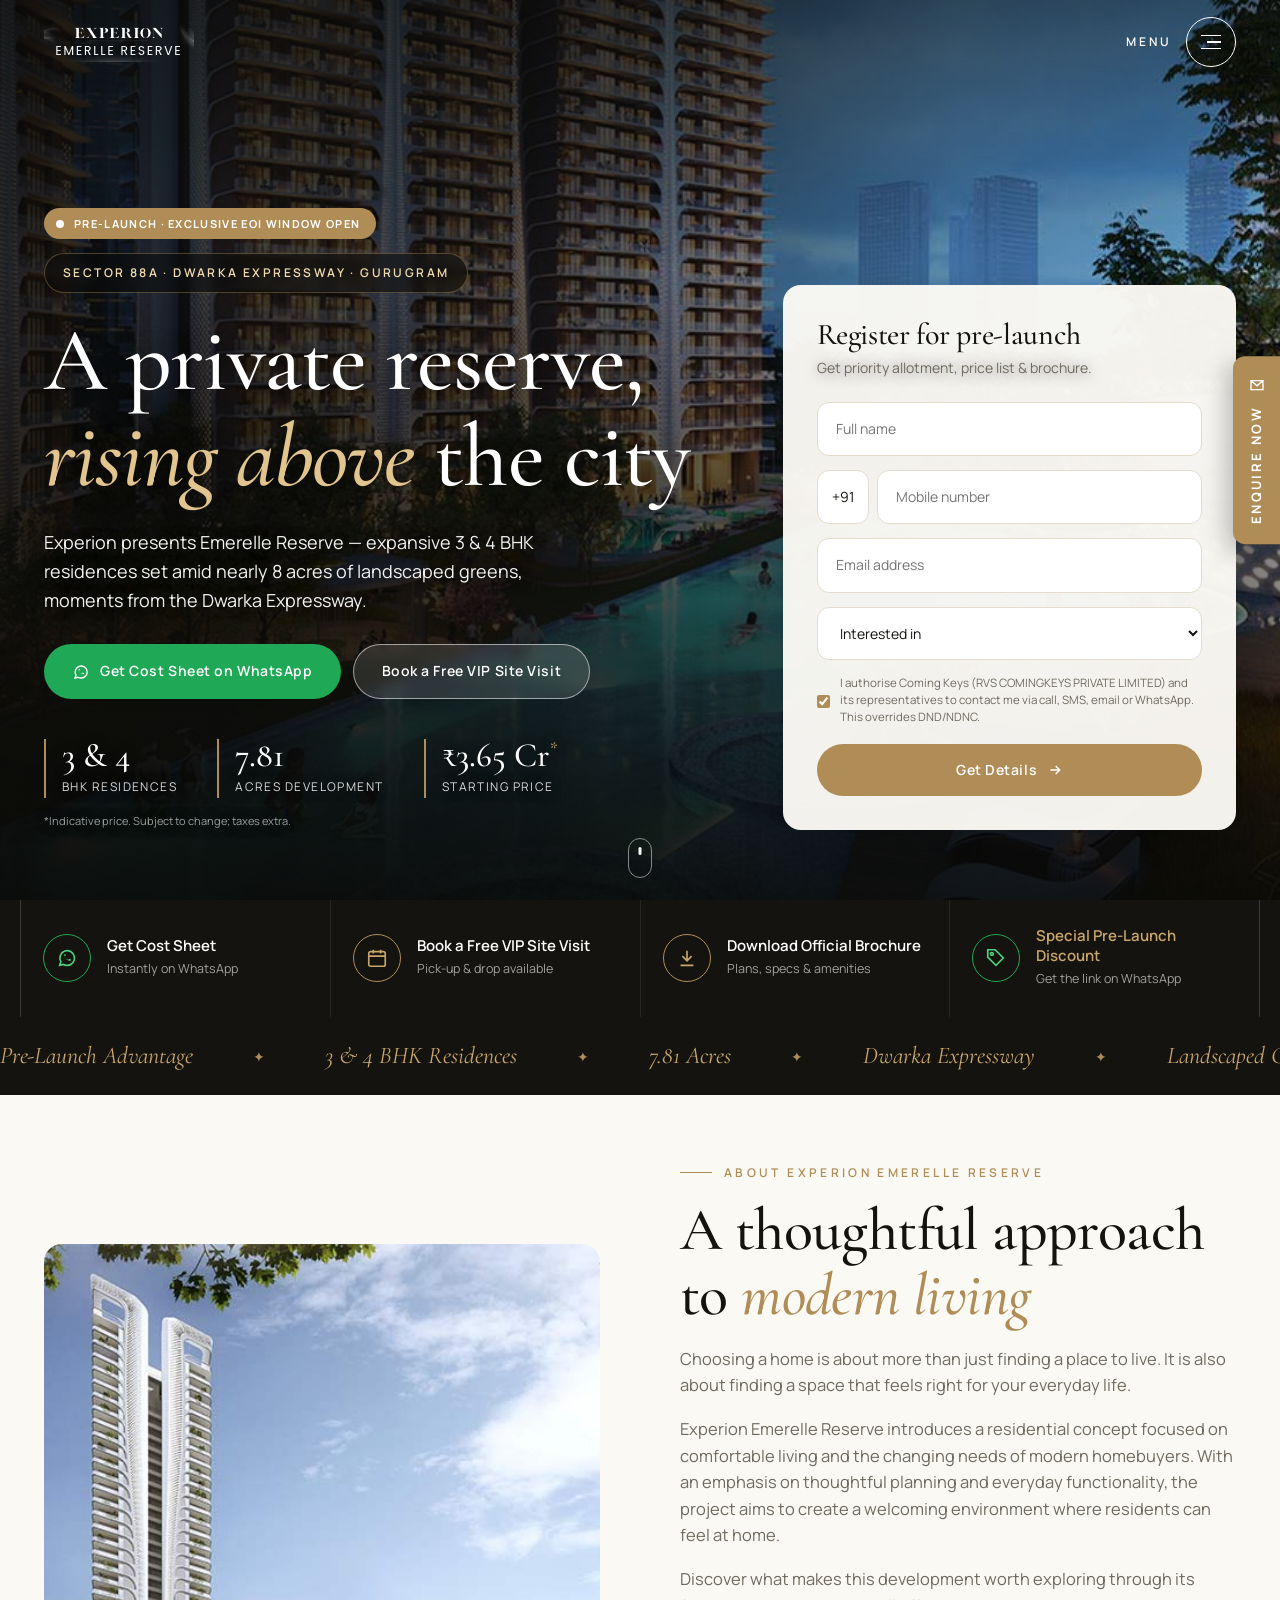
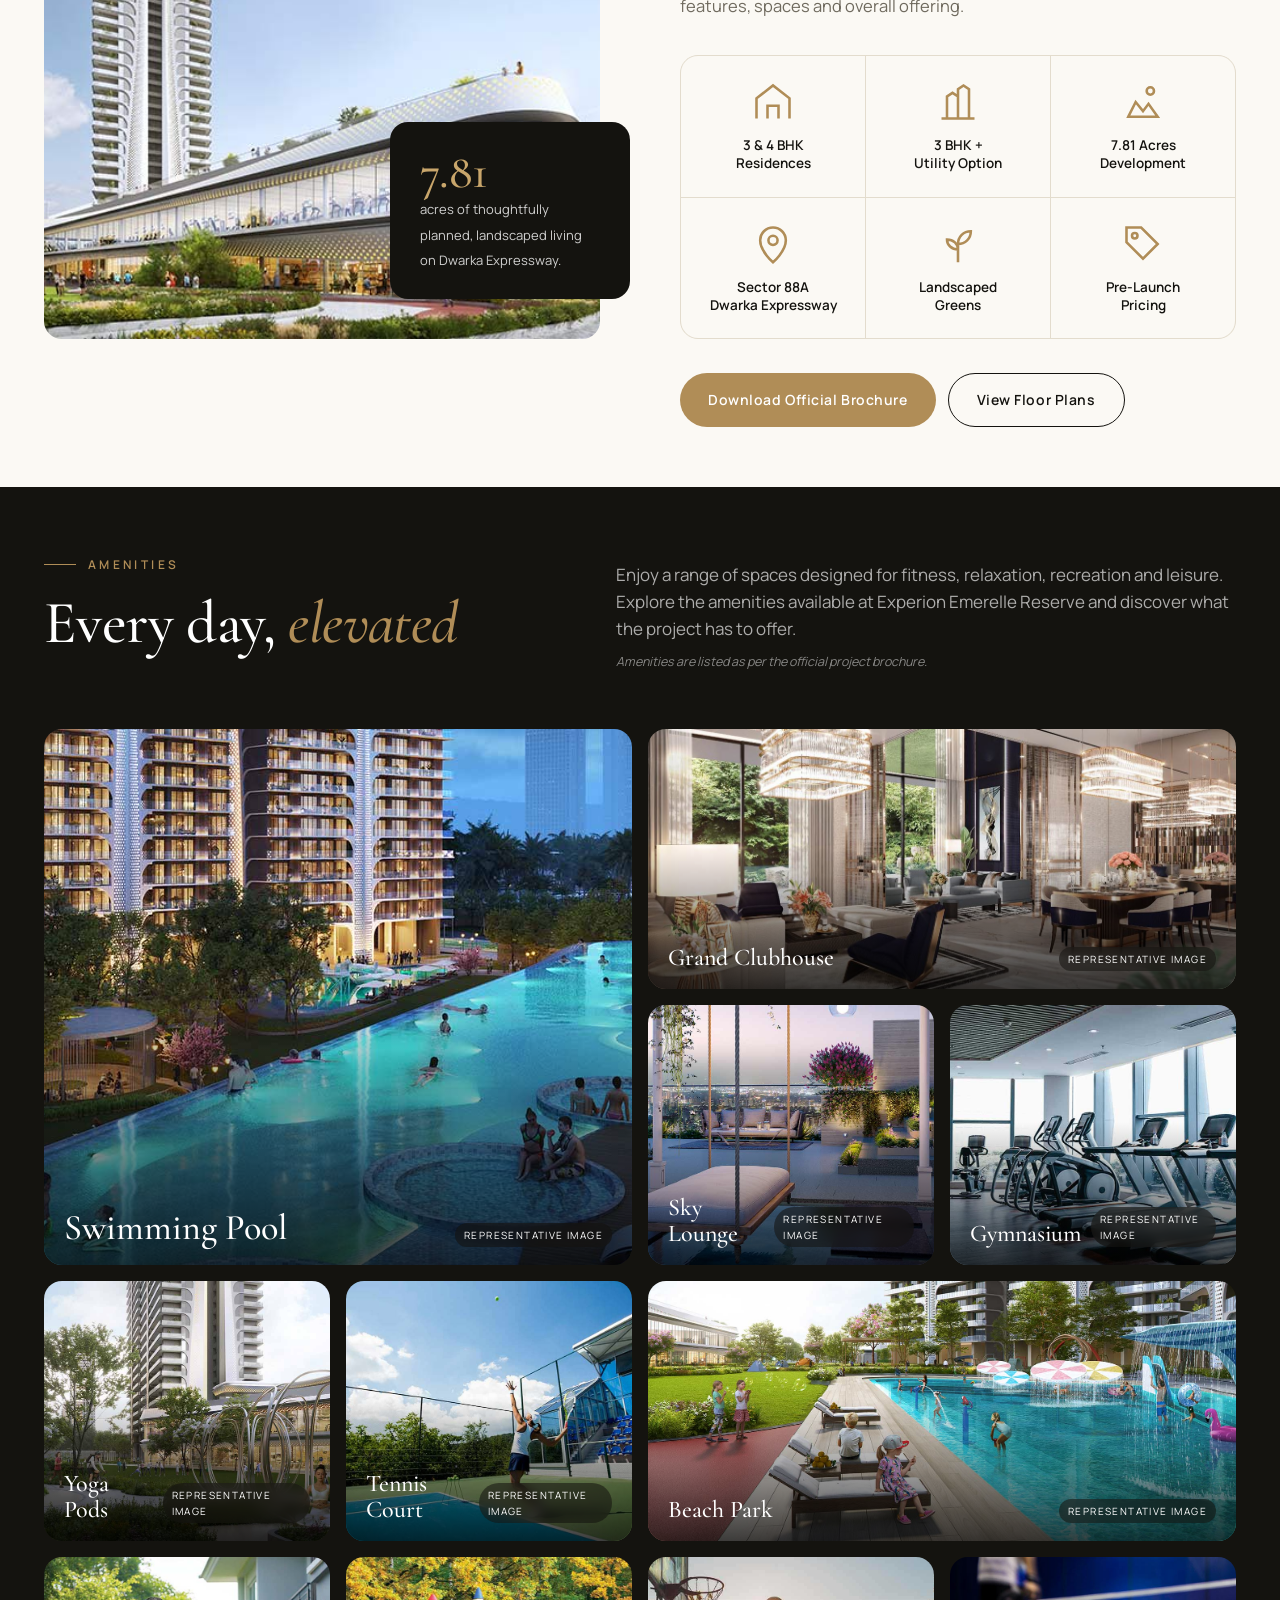
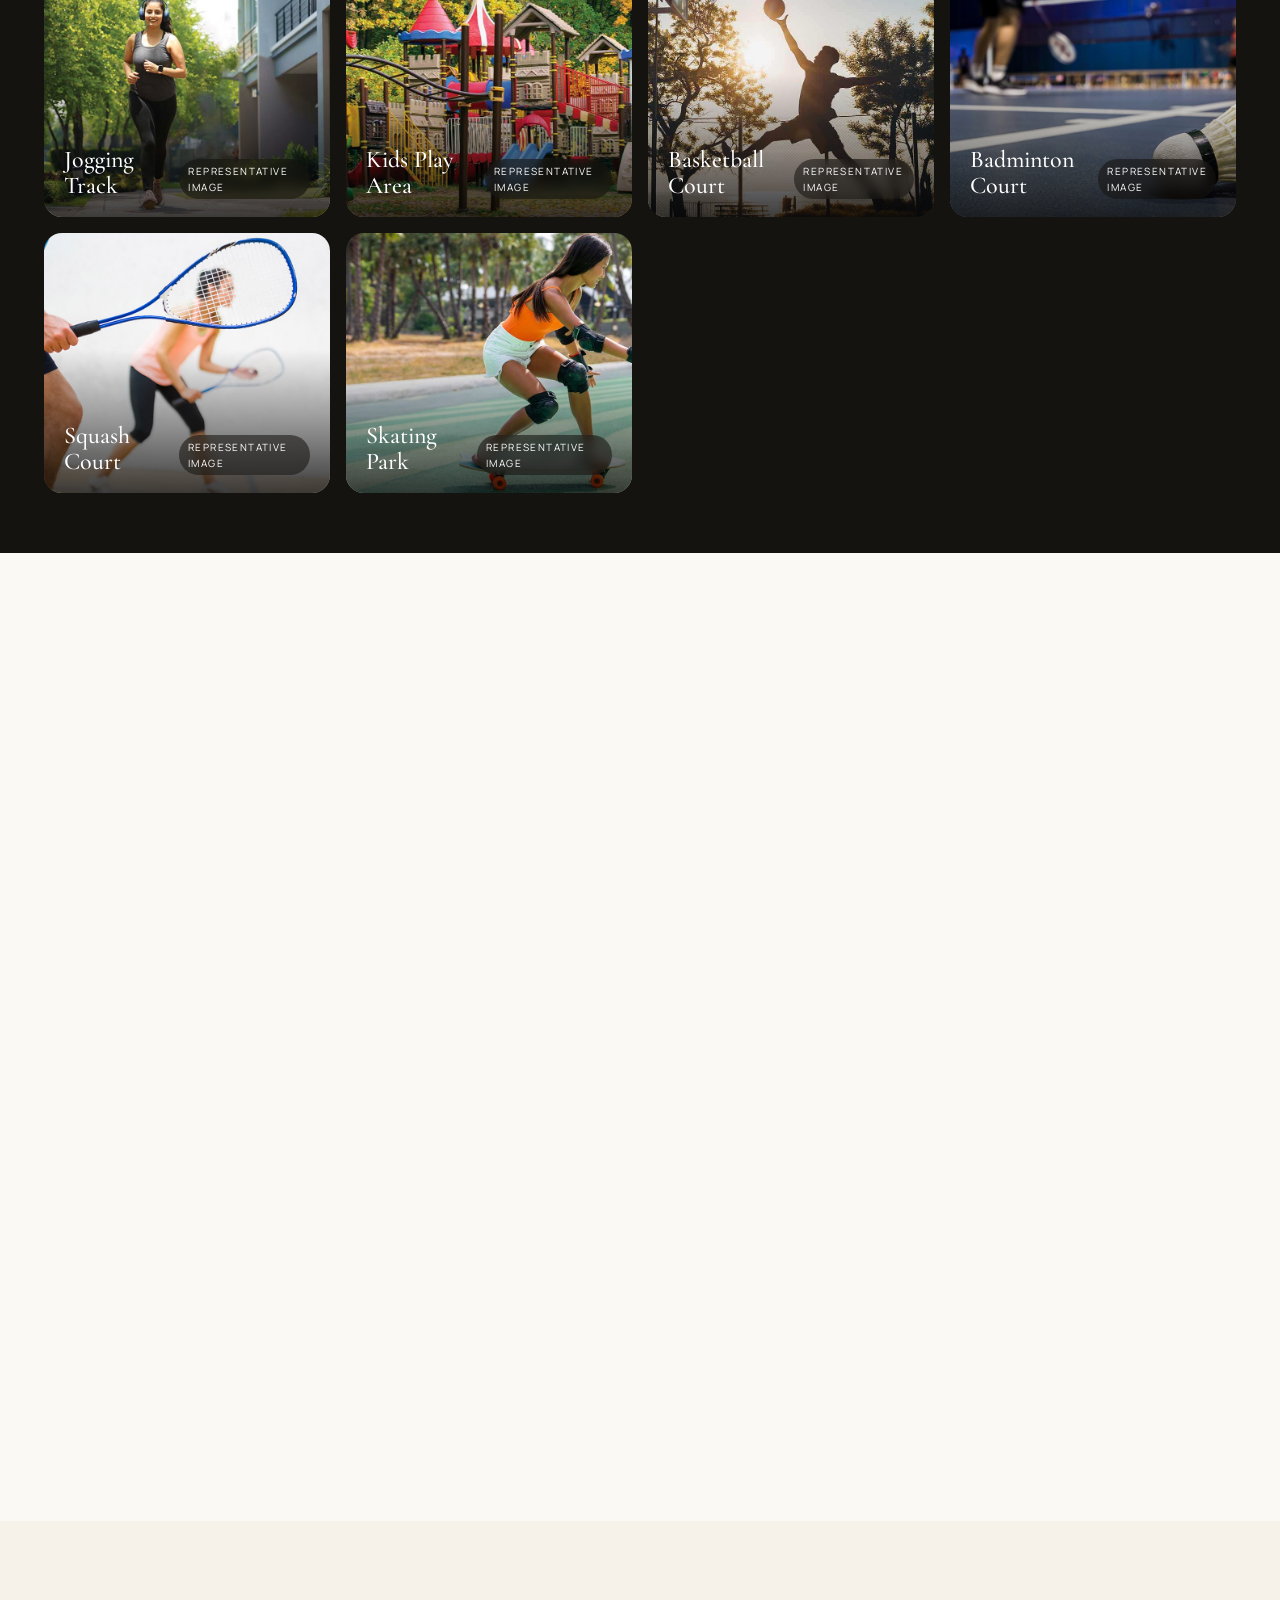
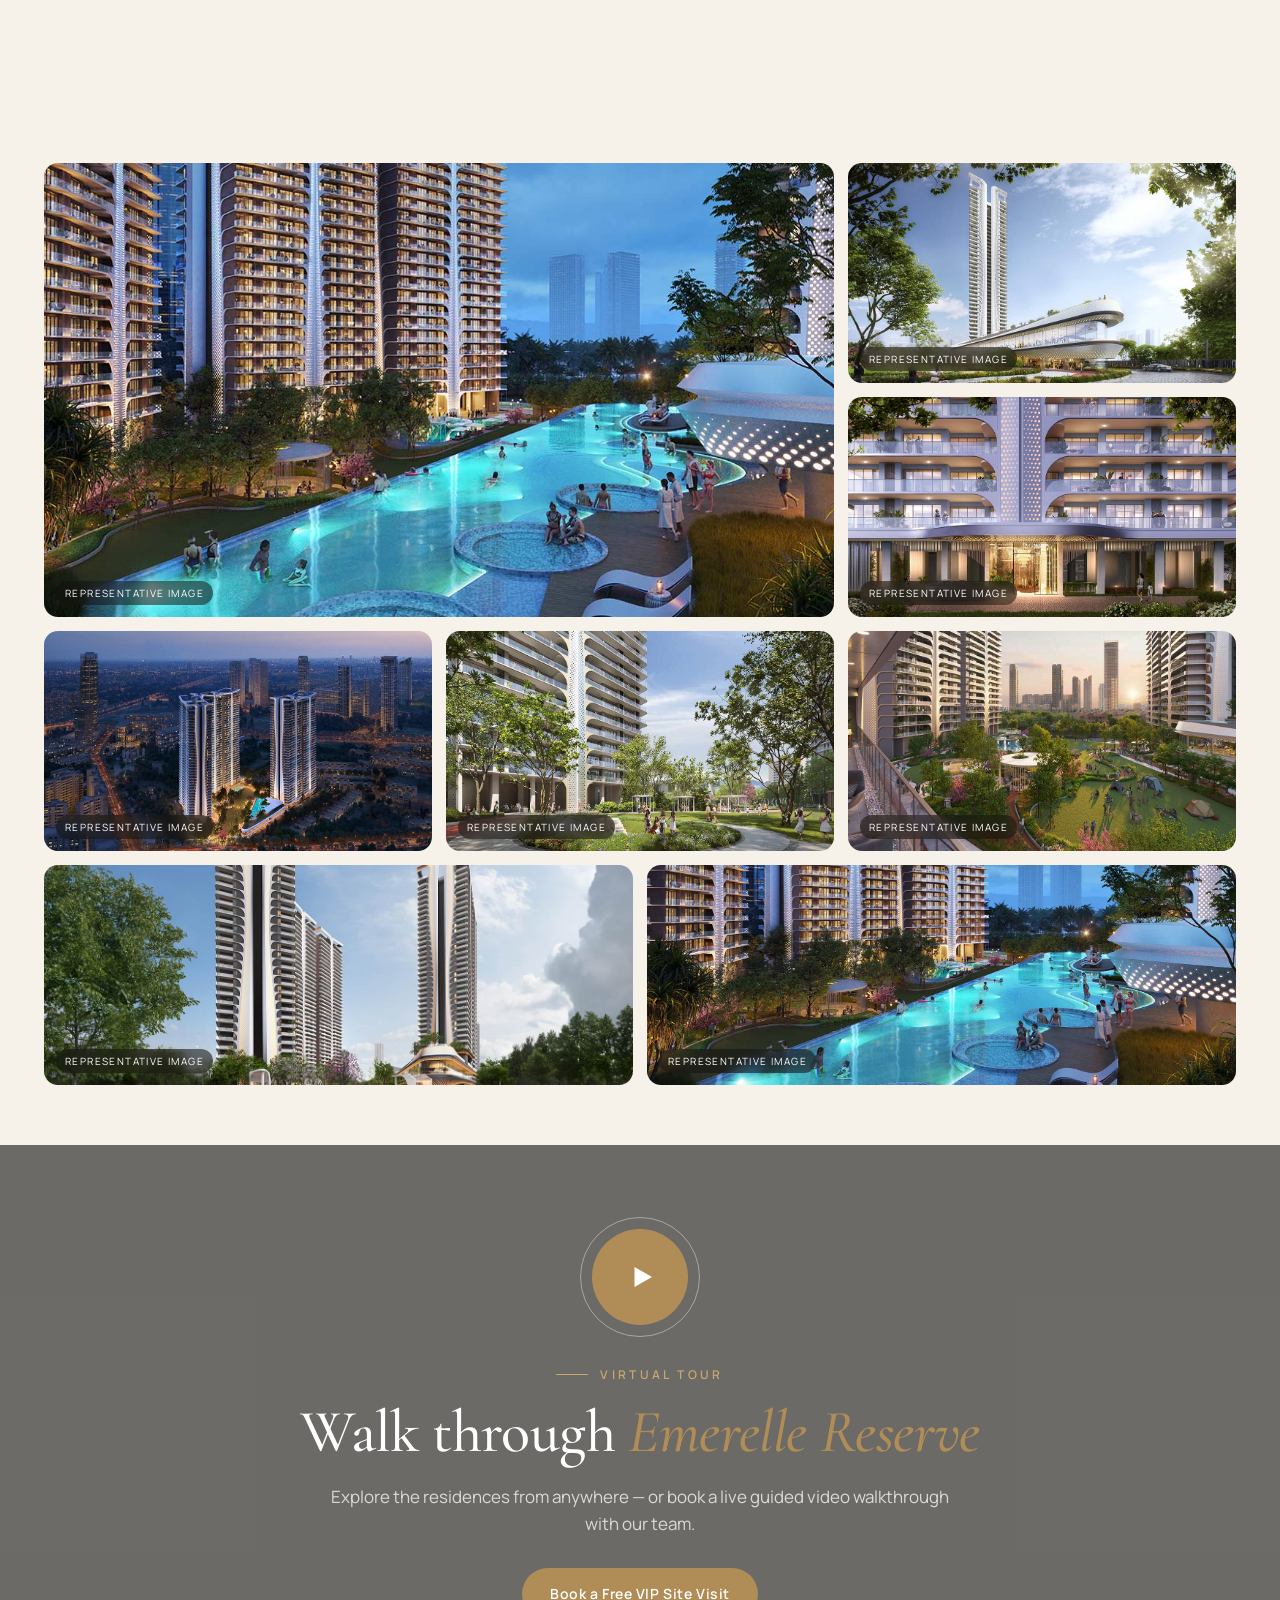
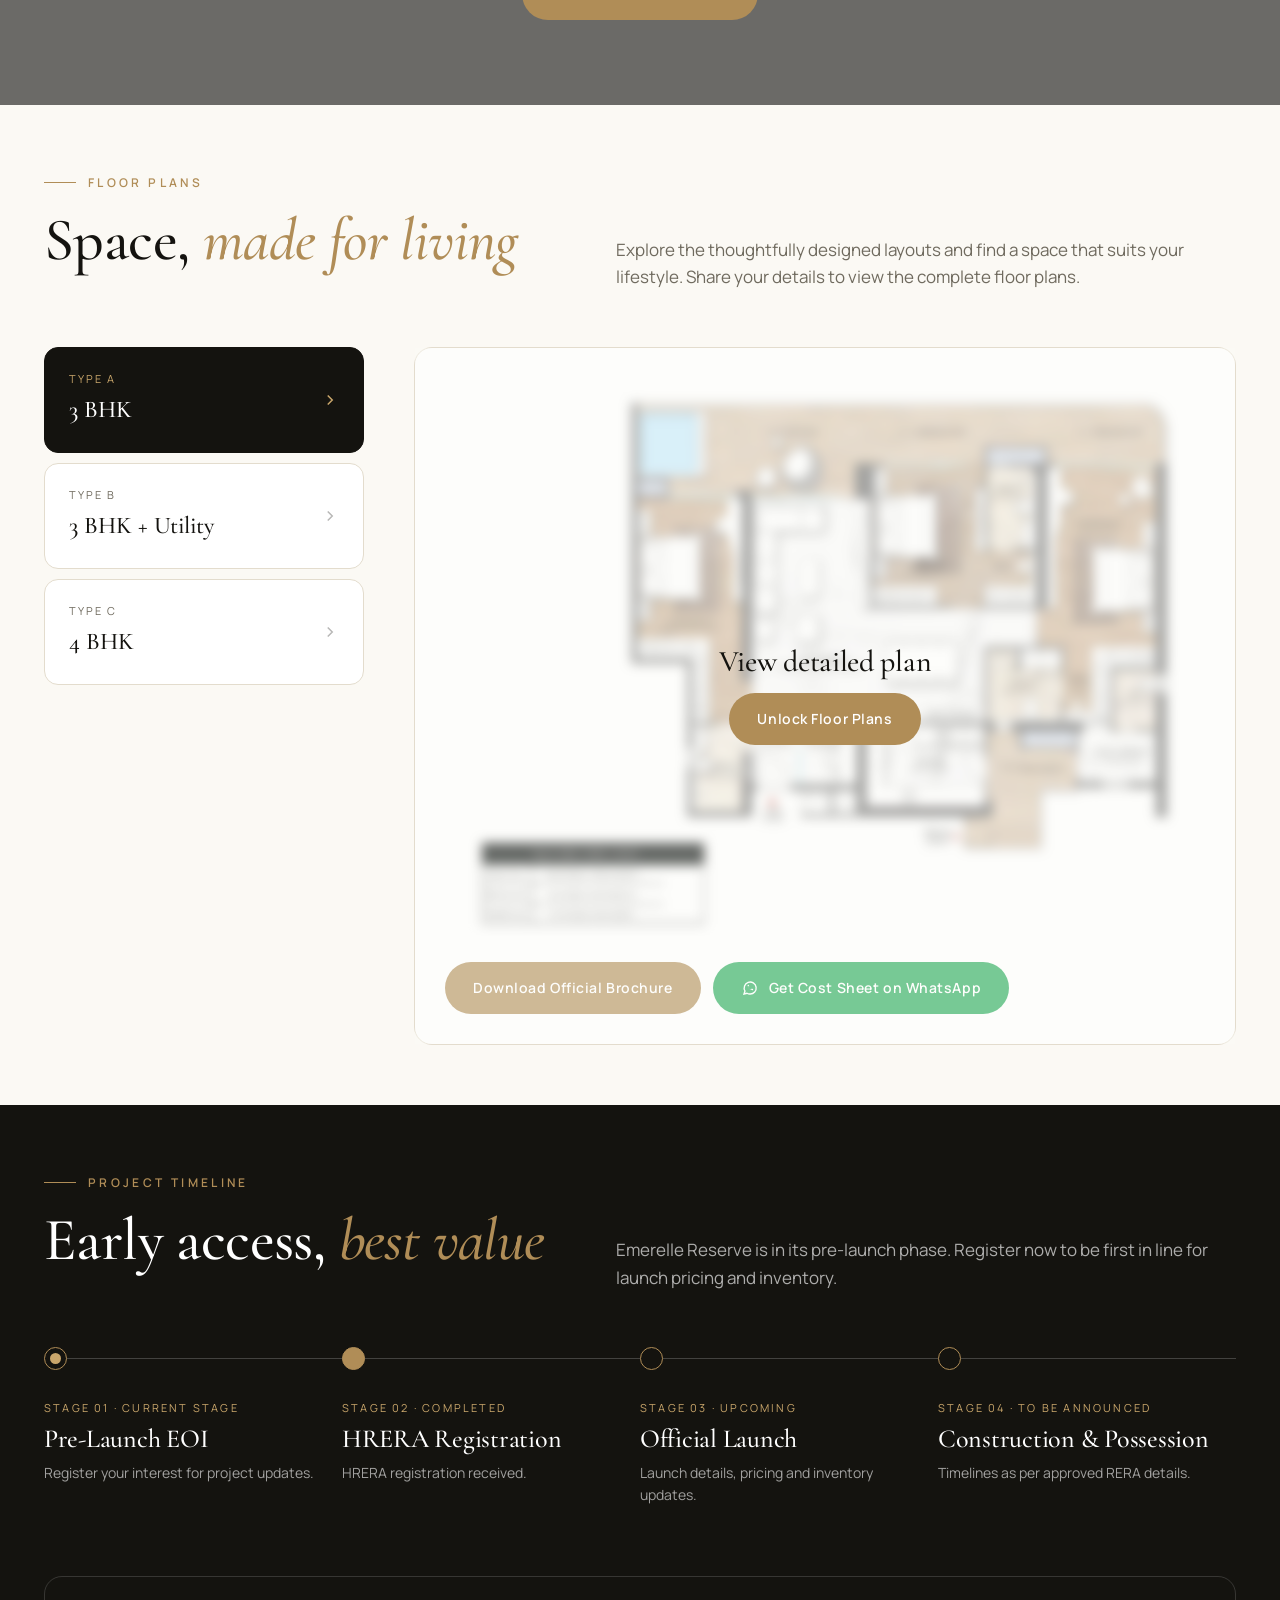
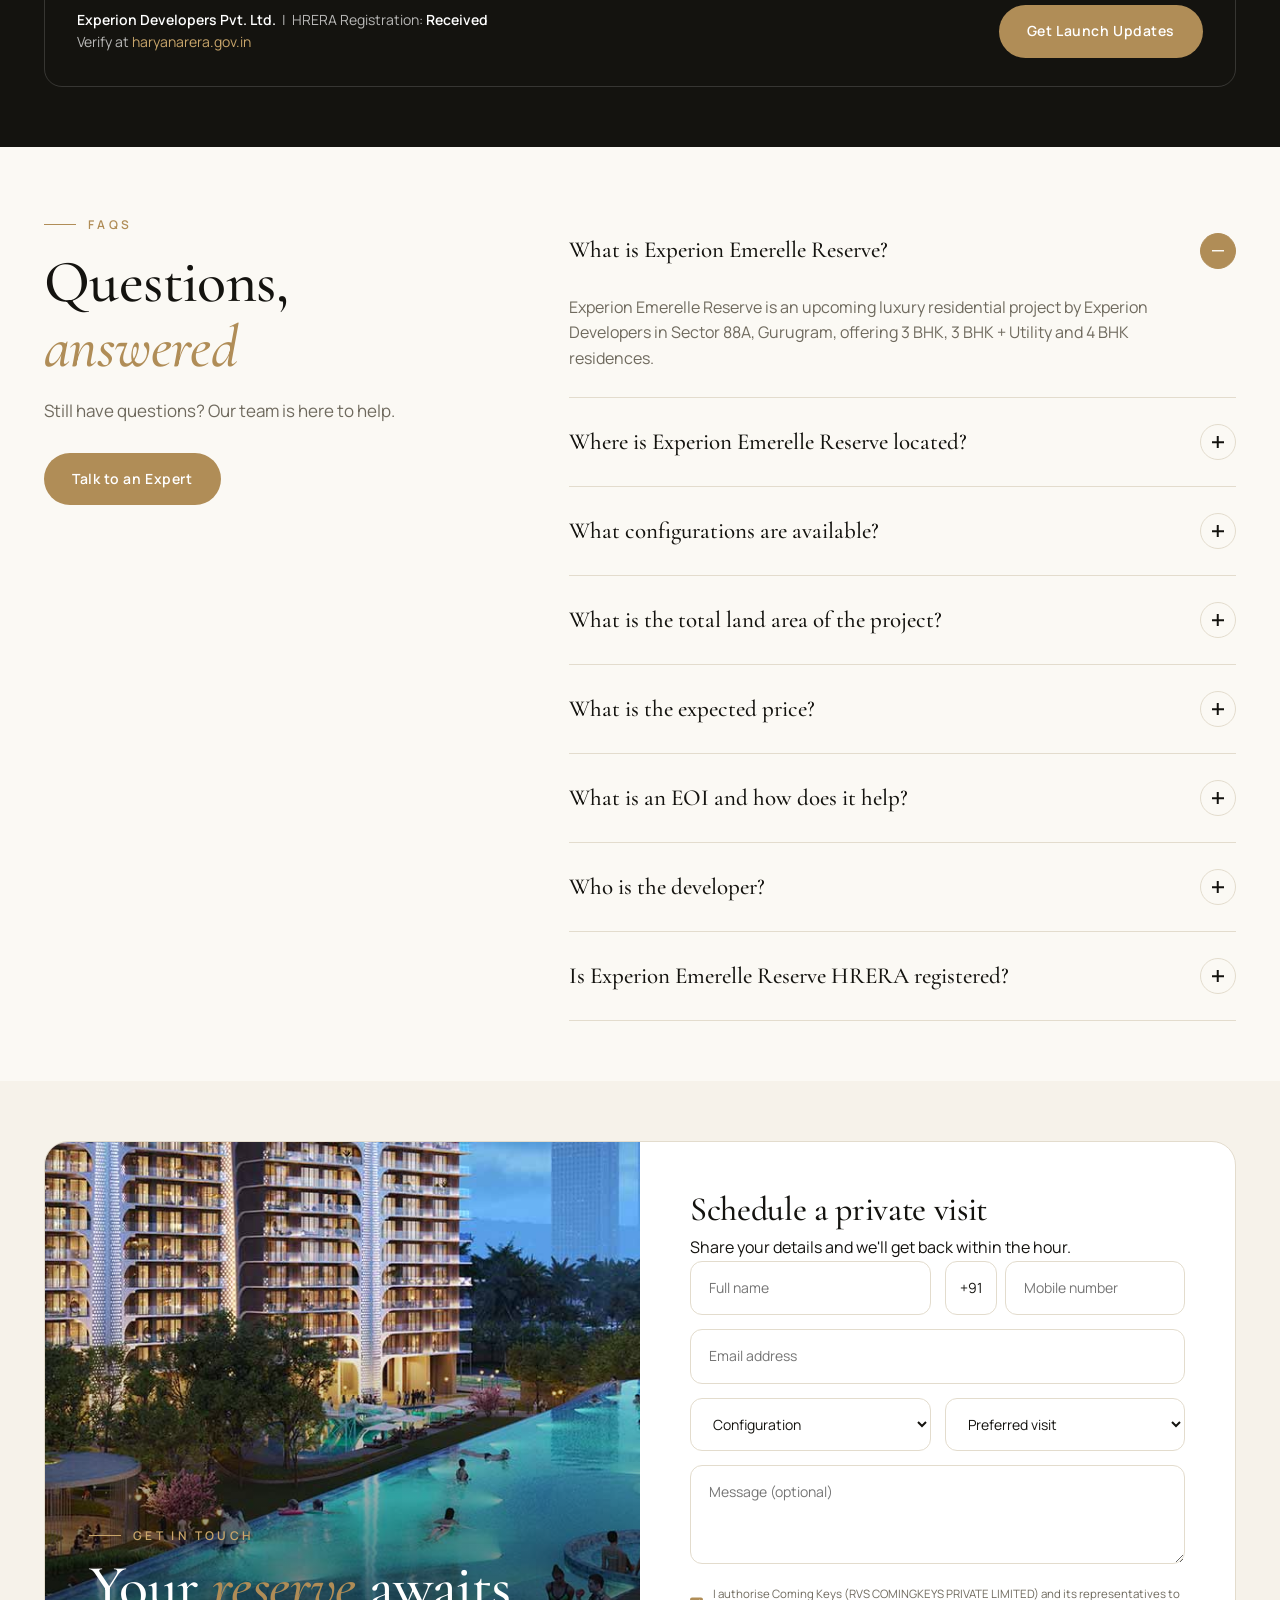
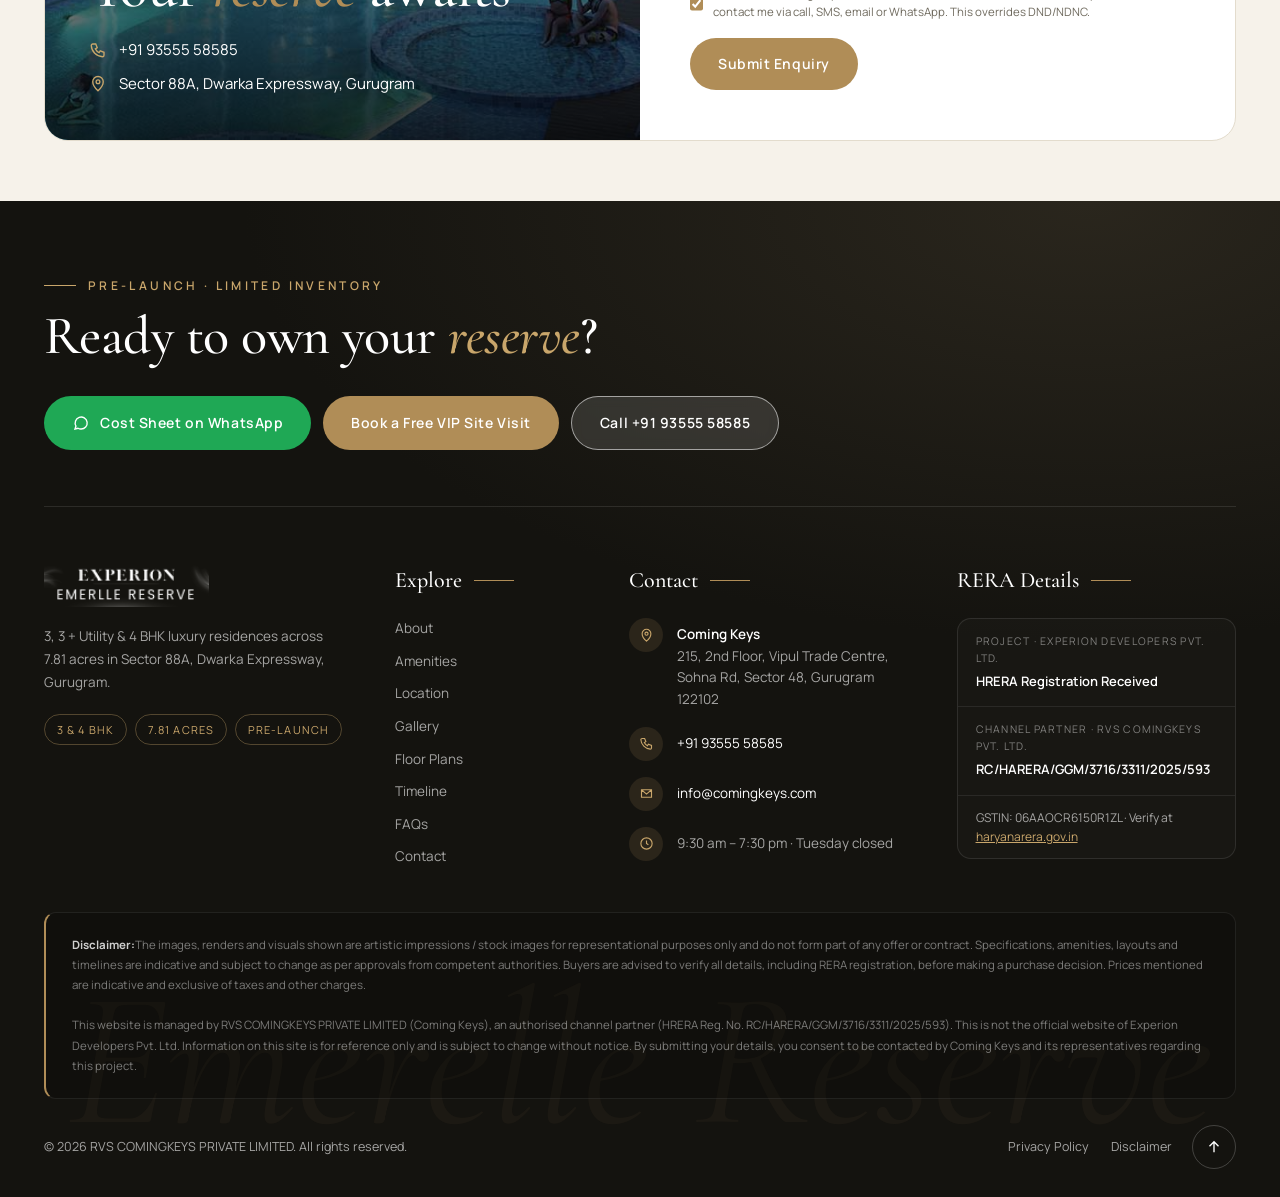
==== commit f487a33f: "changes" ====
--- a/index.html
+++ b/index.html
@@ -51,7 +51,7 @@
   <div class="drawer-foot">
     <button class="btn btn-brass" data-open="enquire">Enquire Now</button>
     <a href="tel:+919355558585" class="drawer-phone">+91 93555 58585</a>
-    <p>Sector 88A, Dwarka Expressway, Gurugram<br>Project RERA: Awaited<br>Channel Partner RERA: RC/HARERA/GGM/3716/3311/2025/593</p>
+    <p>Sector 88A, Dwarka Expressway, Gurugram<br>Project HRERA: Received<br>Channel Partner RERA: RC/HARERA/GGM/3716/3311/2025/593</p>
   </div>
 </aside>
 
@@ -276,13 +276,13 @@
     </div>
     <div class="timeline rv">
       <div class="tl now"><i></i><small>Stage 01 · Current Stage</small><h3>Pre-Launch EOI</h3><p>Register your interest for project updates.</p></div>
-      <div class="tl done"><i></i><small>Stage 02 · Application Submitted</small><h3>RERA Registration</h3><p>Application submitted to Haryana RERA.</p></div>
+      <div class="tl done"><i></i><small>Stage 02 · Completed</small><h3>HRERA Registration</h3><p>HRERA registration received.</p></div>
       <div class="tl"><i></i><small>Stage 03 · Upcoming</small><h3>Official Launch</h3><p>Launch details, pricing and inventory updates.</p></div>
       <div class="tl"><i></i><small>Stage 04 · To Be Announced</small><h3>Construction &amp; Possession</h3><p>Timelines as per approved RERA details.</p></div>
     </div>
     <div class="rera-box rv">
-      <!-- TODO: add the project RERA registration number once issued -->
-      <p><b>Experion Developers Pvt. Ltd.</b> &nbsp;|&nbsp; RERA Registration: <b>Awaited</b><br>Verify at <a href="https://haryanarera.gov.in" target="_blank" rel="noopener" style="color:var(--brass-2)">haryanarera.gov.in</a></p>
+      <!-- TODO: add the project HRERA registration number -->
+      <p><b>Experion Developers Pvt. Ltd.</b> &nbsp;|&nbsp; HRERA Registration: <b>Received</b><br>Verify at <a href="https://haryanarera.gov.in" target="_blank" rel="noopener" style="color:var(--brass-2)">haryanarera.gov.in</a></p>
       <button class="btn btn-brass" data-open="enquire" data-title="Get Launch Updates">Get Launch Updates</button>
     </div>
   </div>
@@ -305,7 +305,7 @@
       <div class="faq-item"><button>What is the expected price?<i></i></button><div class="faq-a"><div><p>Pre-launch prices are indicated to start from around ₹3.65 Cr onwards (taxes extra). Register to receive the latest official price list.</p></div></div></div>
       <div class="faq-item"><button>What is an EOI and how does it help?<i></i></button><div class="faq-a"><div><p>An Expression of Interest (EOI) lets you register early for priority allotment and pre-launch pricing before the official launch.</p></div></div></div>
       <div class="faq-item"><button>Who is the developer?<i></i></button><div class="faq-a"><div><p>The project is developed by Experion Developers Pvt. Ltd., known for premium residential and commercial developments across Gurugram.</p></div></div></div>
-      <div class="faq-item"><button>Is Experion Emerelle Reserve RERA registered?<i></i></button><div class="faq-a"><div><p>The RERA application has been submitted to Haryana RERA and registration is awaited. Always verify the registration on the Haryana RERA website before booking.</p></div></div></div>
+      <div class="faq-item"><button>Is Experion Emerelle Reserve HRERA registered?<i></i></button><div class="faq-a"><div><p>Yes. The project has received its HRERA registration. Always verify the registration on the Haryana RERA website before booking.</p></div></div></div>
     </div>
   </div>
 </section>
@@ -391,7 +391,7 @@
       <div>
         <h4>RERA Details</h4>
         <div class="foot-rera">
-          <div><small>Project · Experion Developers Pvt. Ltd.</small><b>Registration Awaited</b></div>
+          <div><small>Project · Experion Developers Pvt. Ltd.</small><b>HRERA Registration Received</b></div>
           <div><small>Channel Partner · RVS COMINGKEYS PVT. LTD.</small><b>RC/HARERA/GGM/3716/3311/2025/593</b></div>
           <p>GSTIN: 06AAOCR6150R1ZL · Verify at <a href="https://haryanarera.gov.in" target="_blank" rel="noopener">haryanarera.gov.in</a></p>
         </div>
@@ -406,6 +406,12 @@
     </div>
   </div>
 </footer>
+
+<!-- ============ STICKY SIDE ENQUIRE TAB ============ -->
+<button class="side-enquire" data-open="enquire" data-title="Enquire Now" aria-label="Enquire now">
+  <svg viewBox="0 0 24 24" fill="none" stroke="currentColor" stroke-width="1.8"><path d="M4 6h16v12H4zM4 6l8 7 8-7"/></svg>
+  <span>Enquire Now</span>
+</button>
 
 <!-- ============ MOBILE CTA BAR ============ -->
 <div class="mbar">
--- a/assets/css/style.css
+++ b/assets/css/style.css
@@ -2707,3 +2707,60 @@
 .legal-page .ty-back {
   border-color: var(--line)
 }
+
+/* Sticky right-side Enquire tab */
+.side-enquire {
+  position: fixed;
+  right: 0;
+  top: 50%;
+  z-index: 65;
+  transform: translateY(-50%);
+  display: flex;
+  flex-direction: column;
+  align-items: center;
+  gap: 12px;
+  padding: 20px 13px;
+  background: var(--brass);
+  color: #fff;
+  border-radius: 12px 0 0 12px;
+  box-shadow: -6px 8px 24px rgba(0, 0, 0, .25);
+  font-size: 13px;
+  font-weight: 700;
+  letter-spacing: .18em;
+  text-transform: uppercase;
+  transition: background .3s, padding .3s
+}
+
+.side-enquire span {
+  writing-mode: vertical-rl;
+  transform: rotate(180deg)
+}
+
+.side-enquire svg {
+  width: 18px;
+  height: 18px;
+  animation: nudge 2.4s ease-in-out infinite
+}
+
+@keyframes nudge {
+  0%, 70%, 100% { transform: rotate(0) }
+  78% { transform: rotate(-14deg) }
+  86% { transform: rotate(14deg) }
+}
+
+.side-enquire:hover {
+  background: var(--ink);
+  padding-right: 18px
+}
+
+/* Hide while the menu or a popup is open, and on phones (bottom bar covers it) */
+body.drawer-open .side-enquire,
+body:has(.modal.on, .lightbox.on) .side-enquire {
+  display: none
+}
+
+@media(max-width:720px) {
+  .side-enquire {
+    display: none
+  }
+}
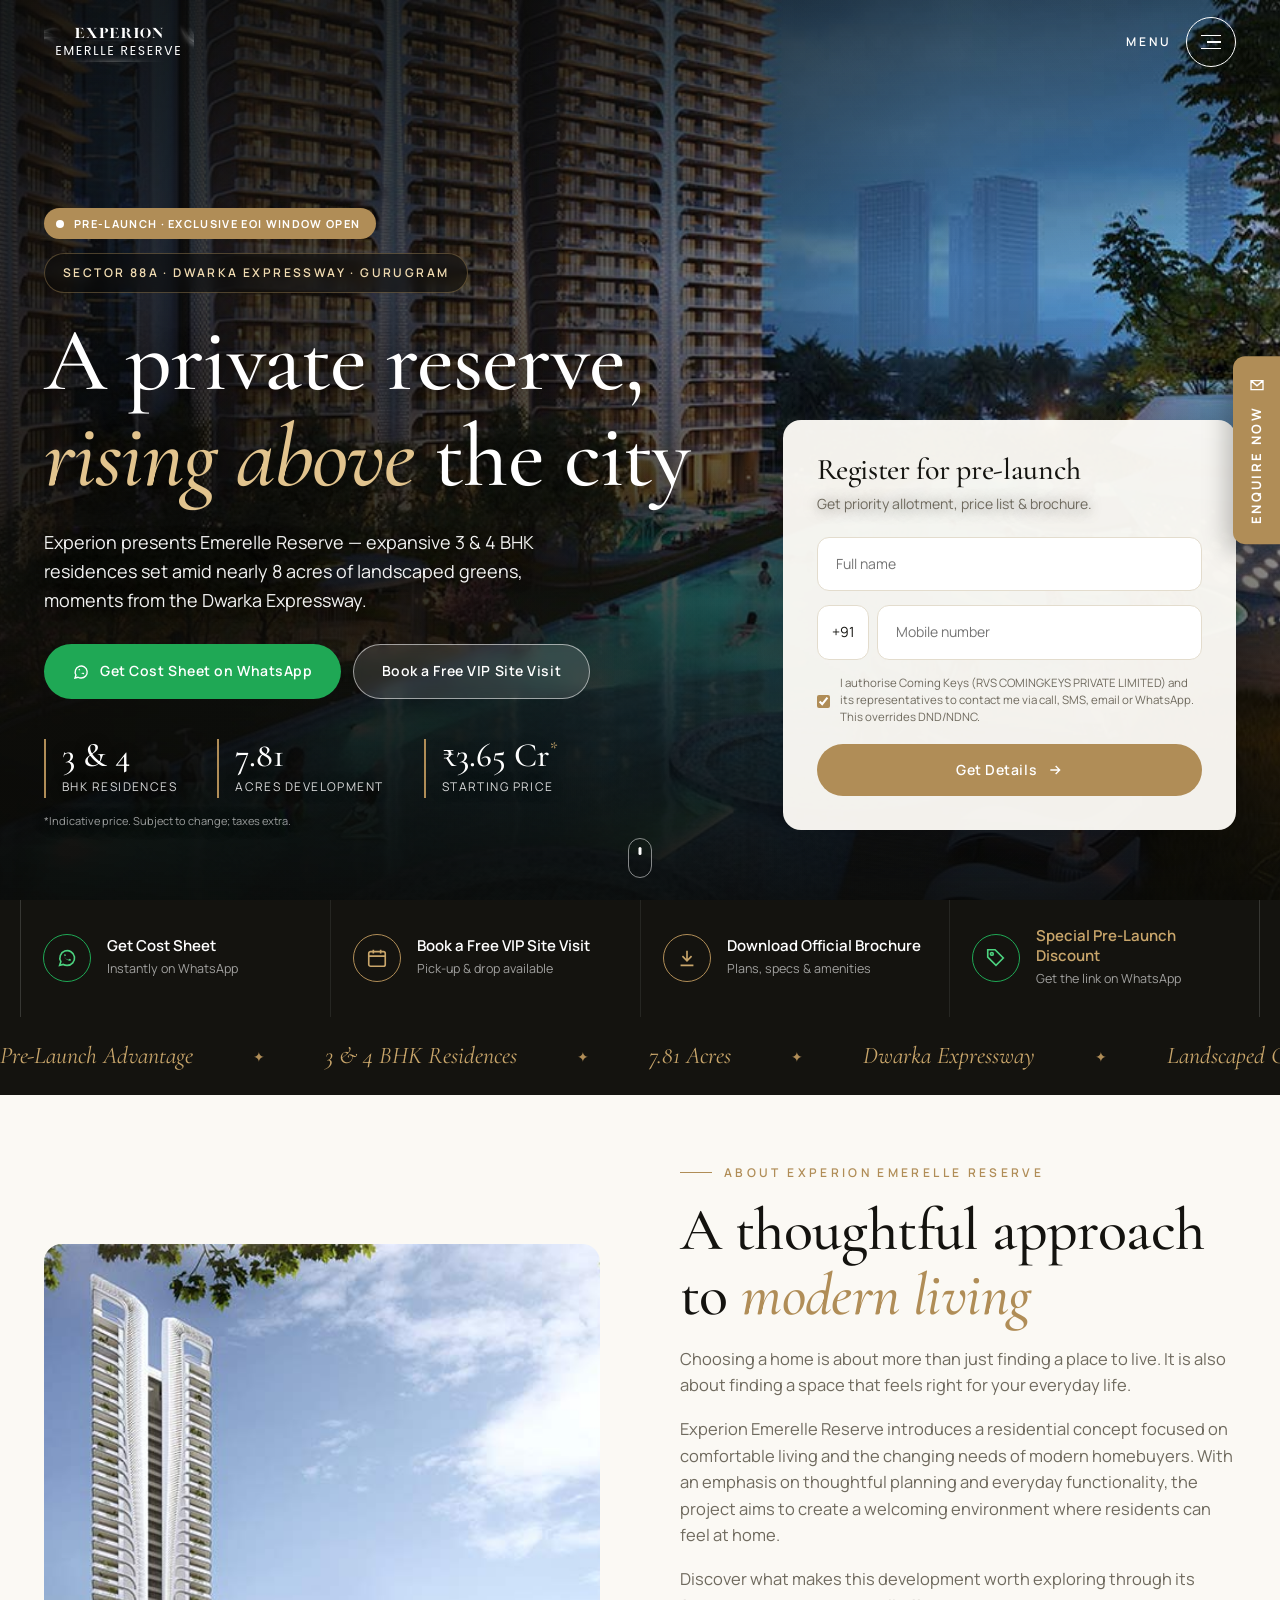
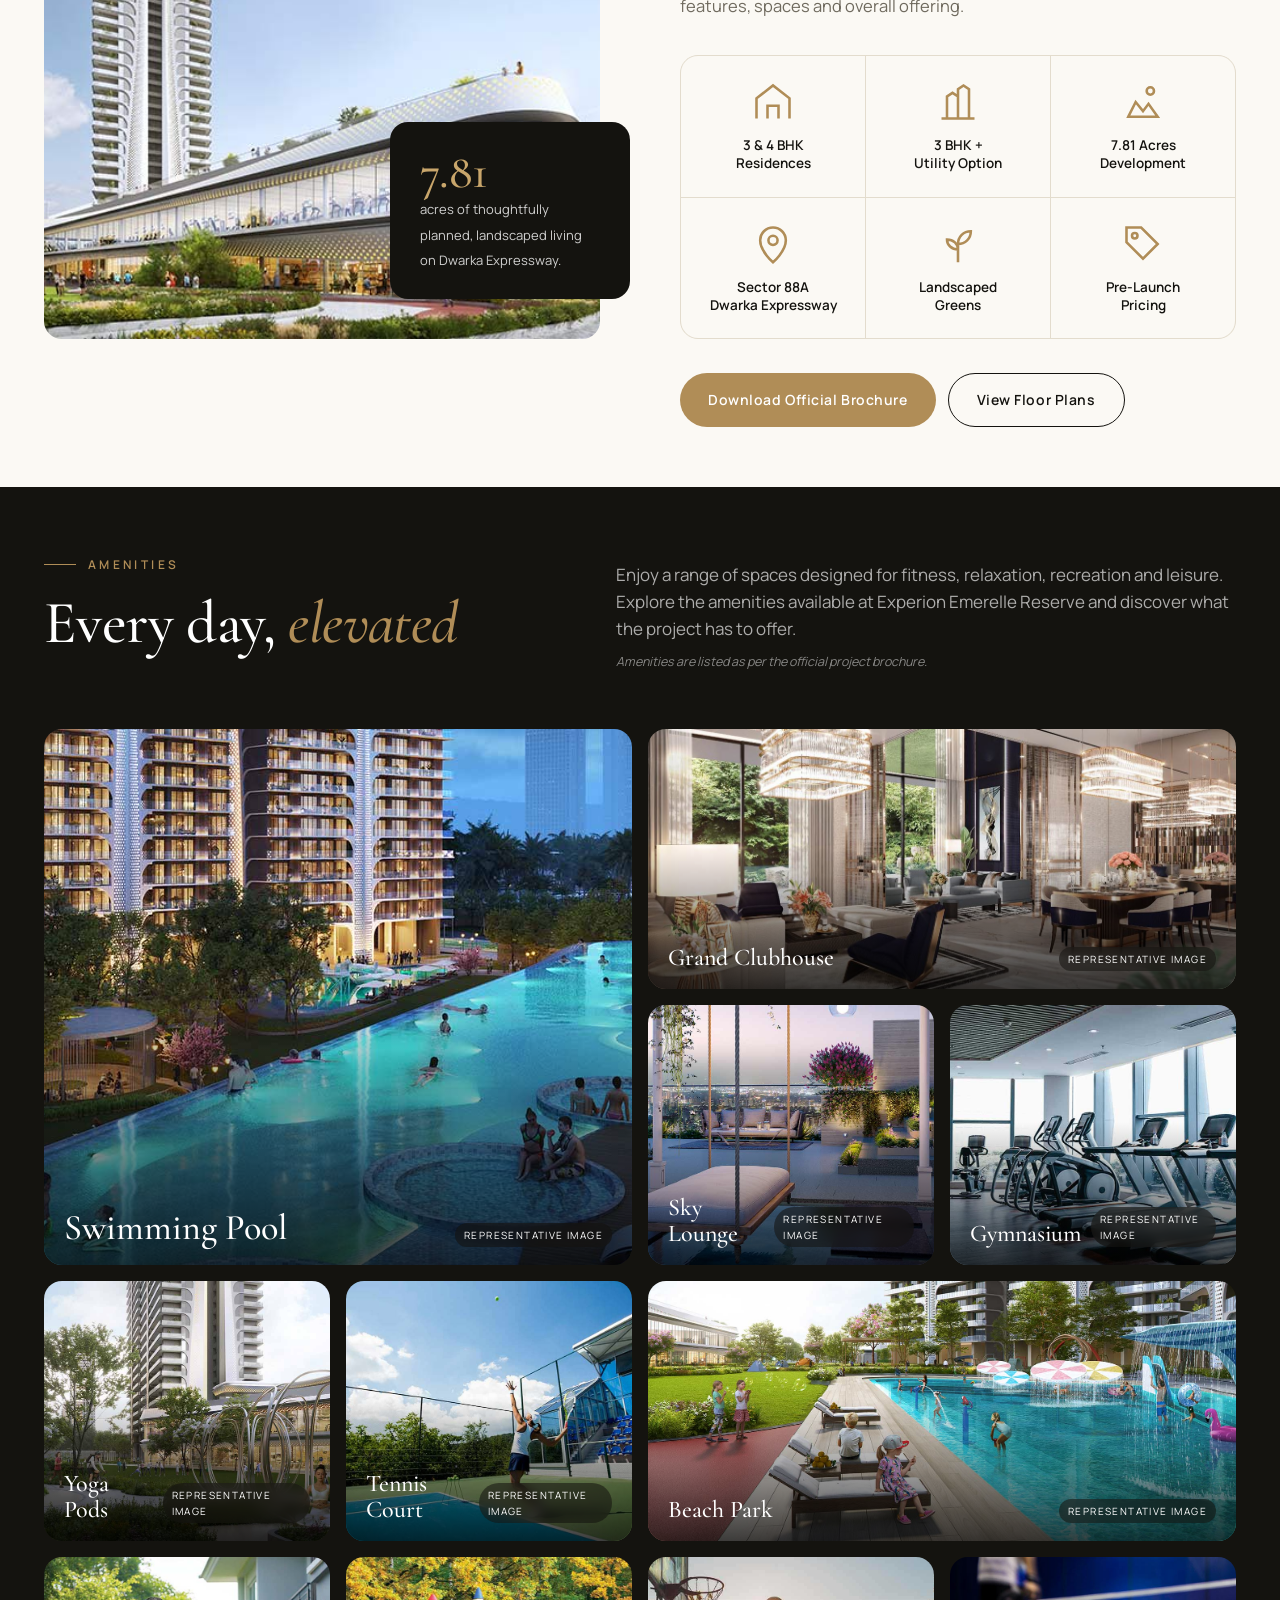
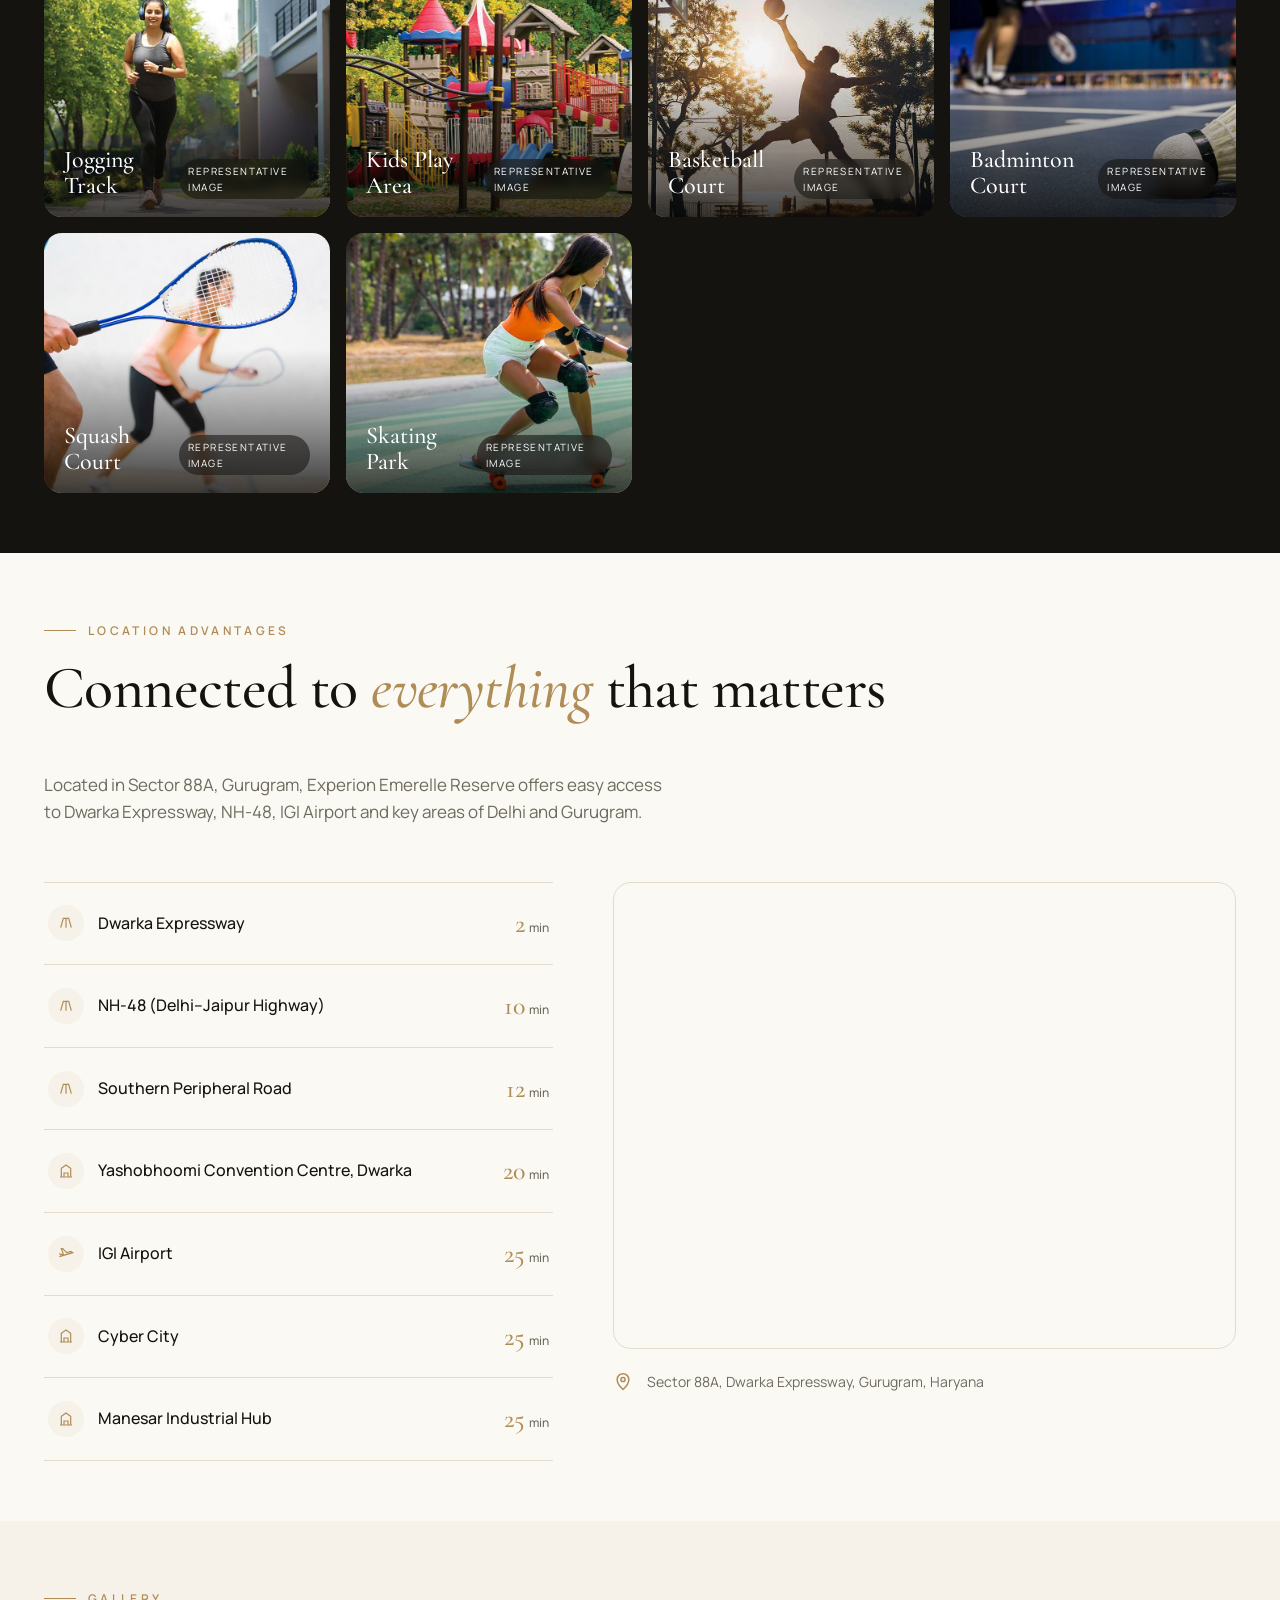
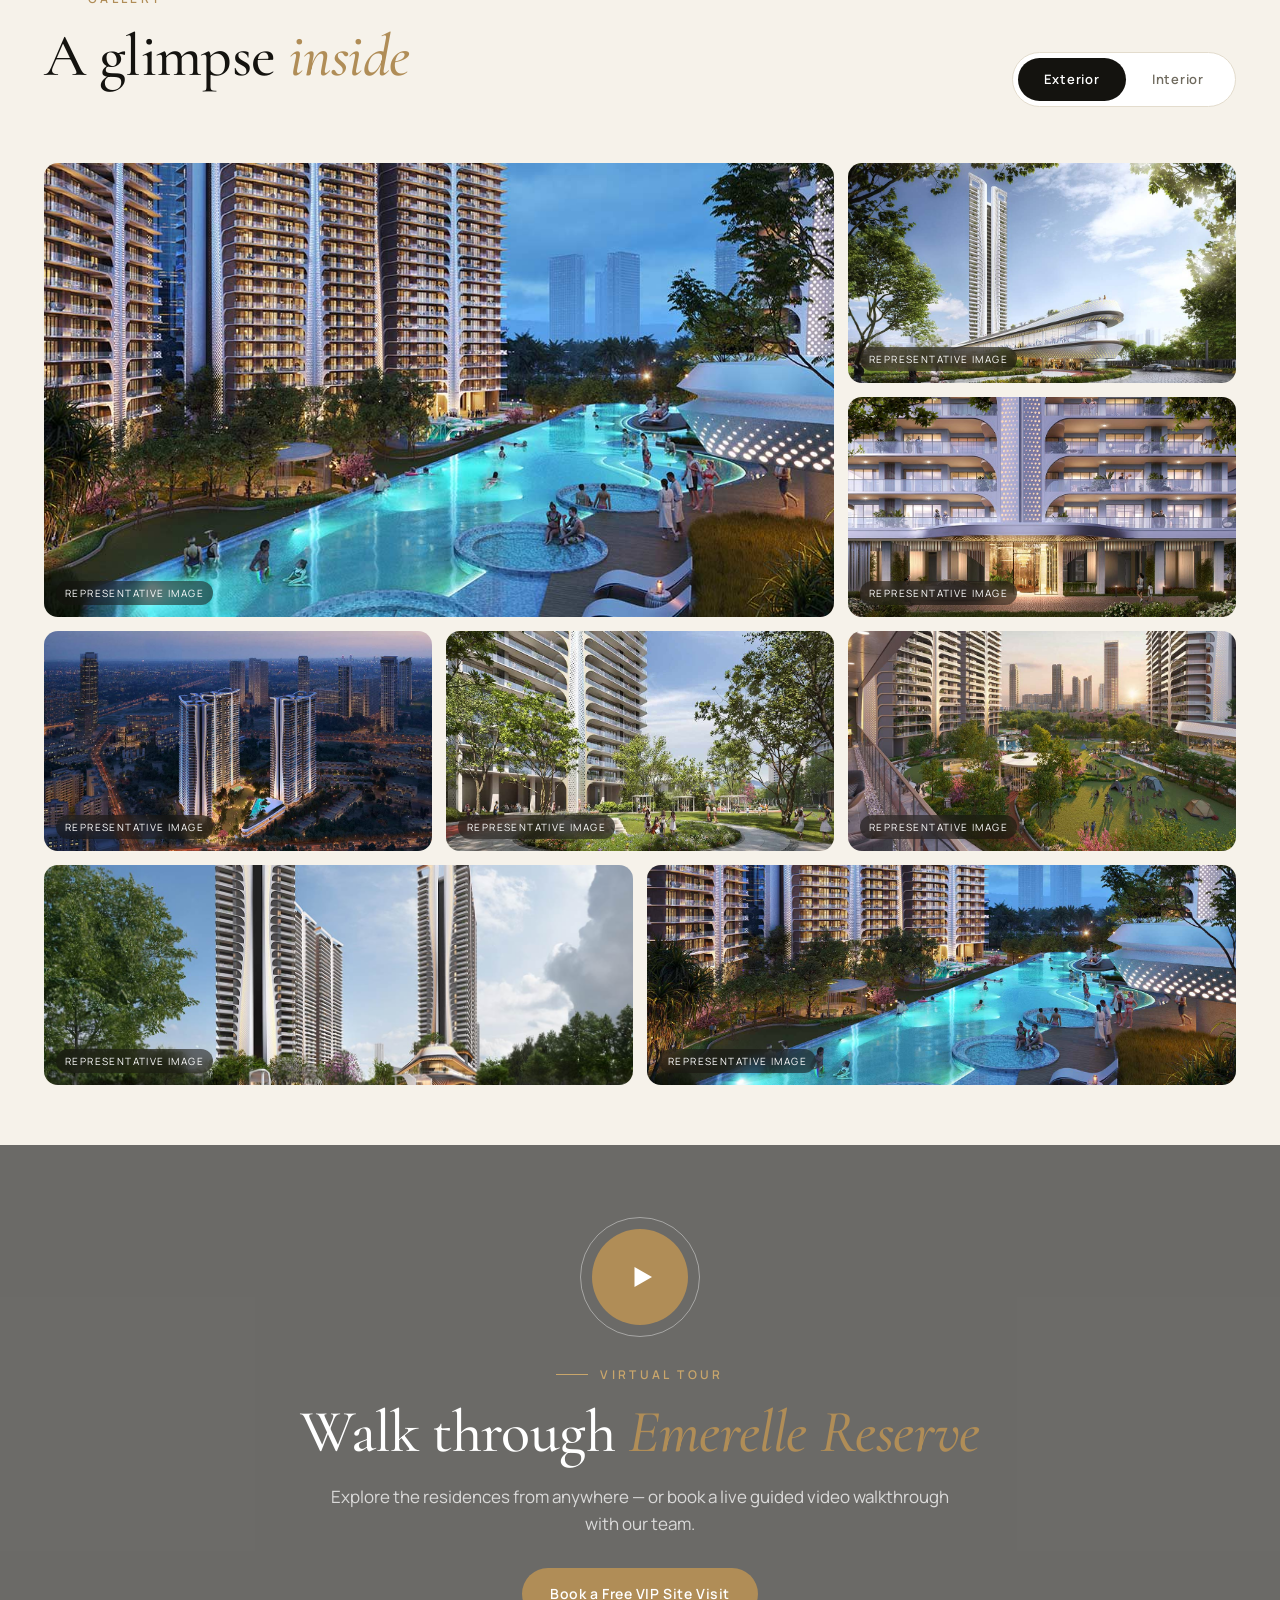
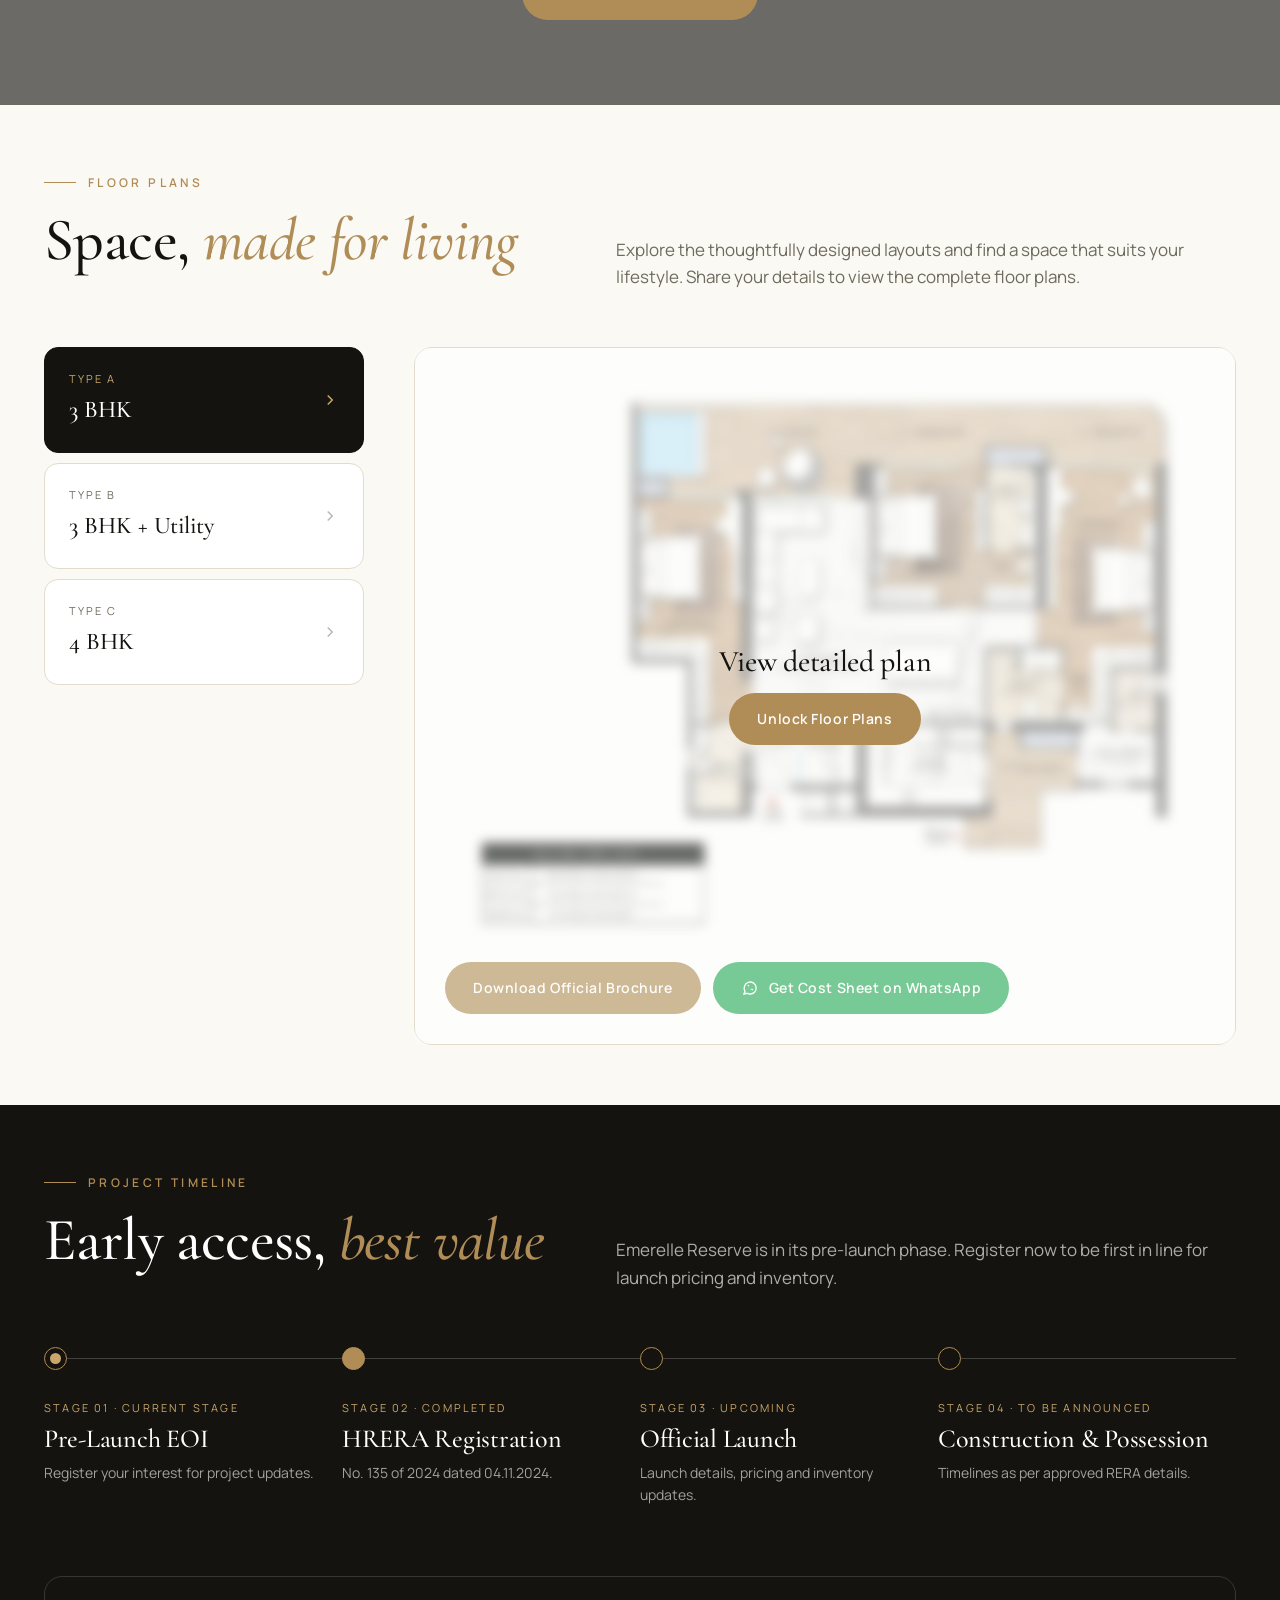
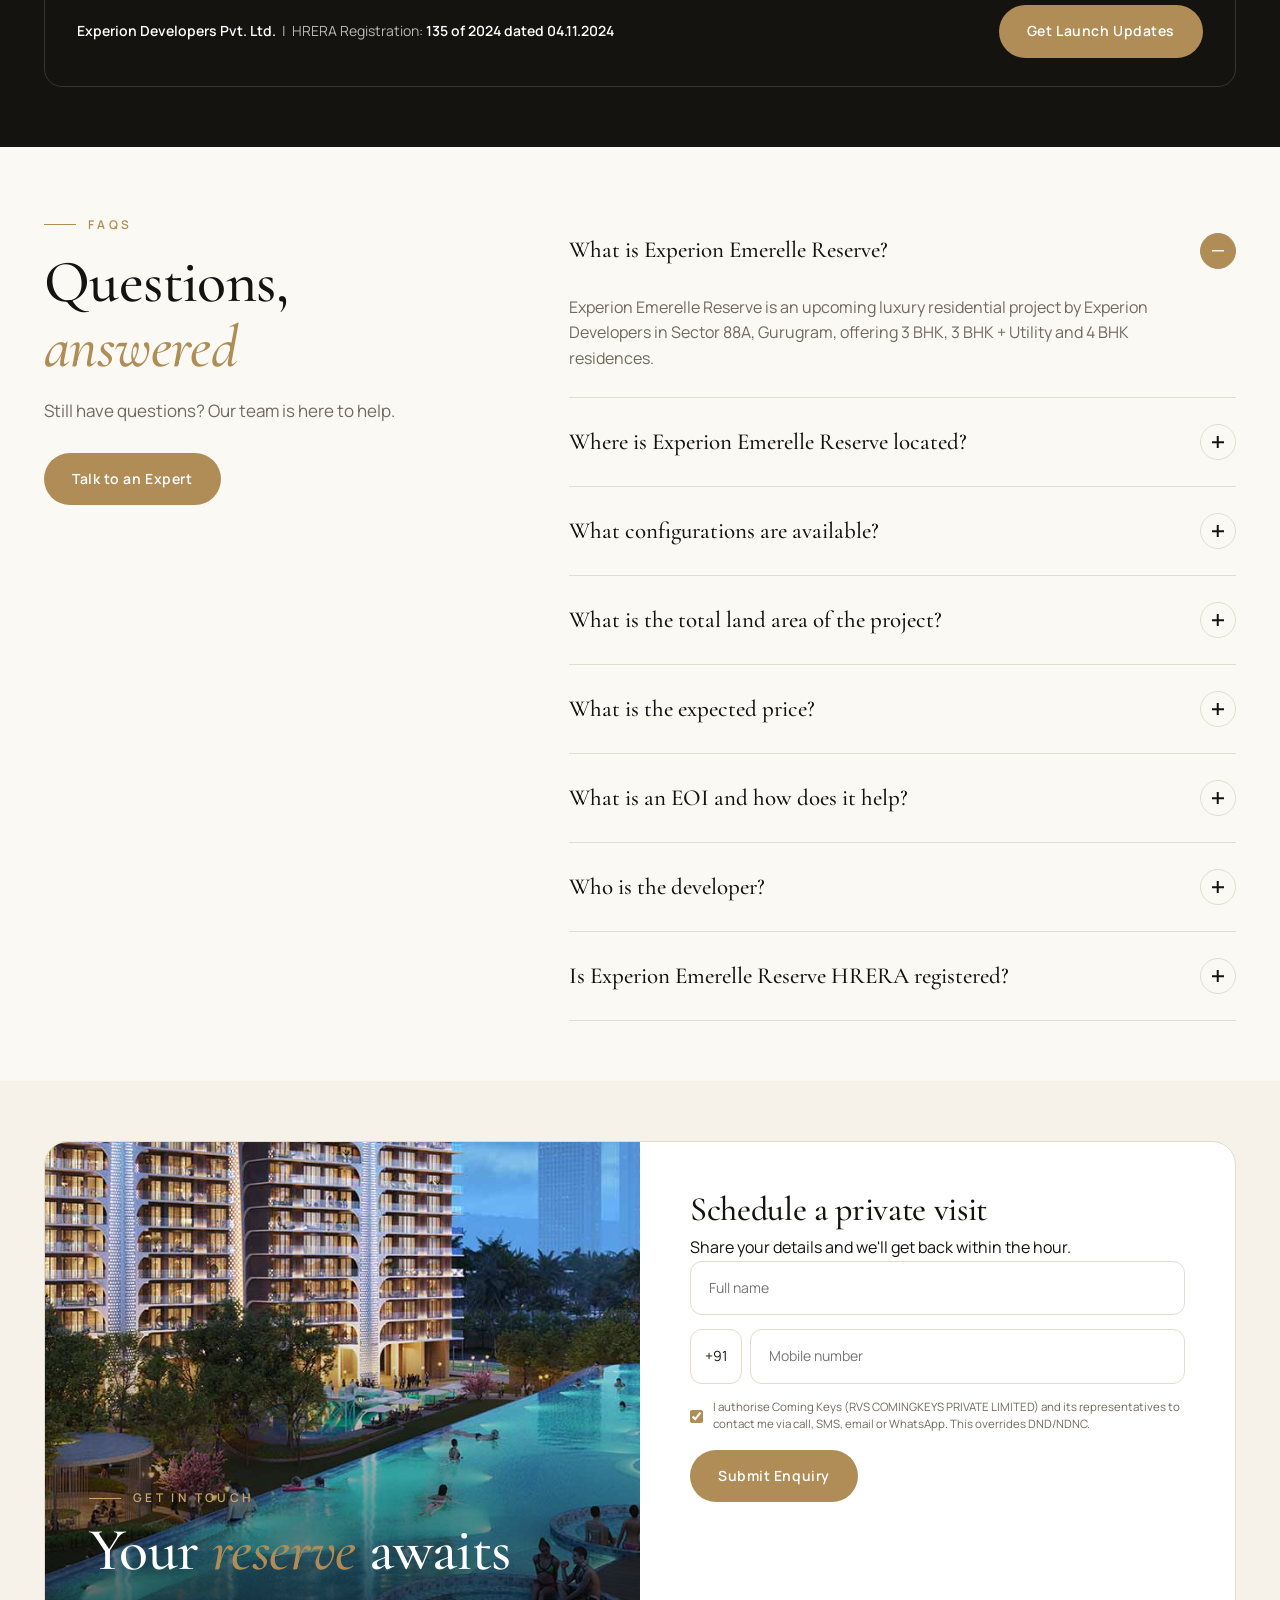
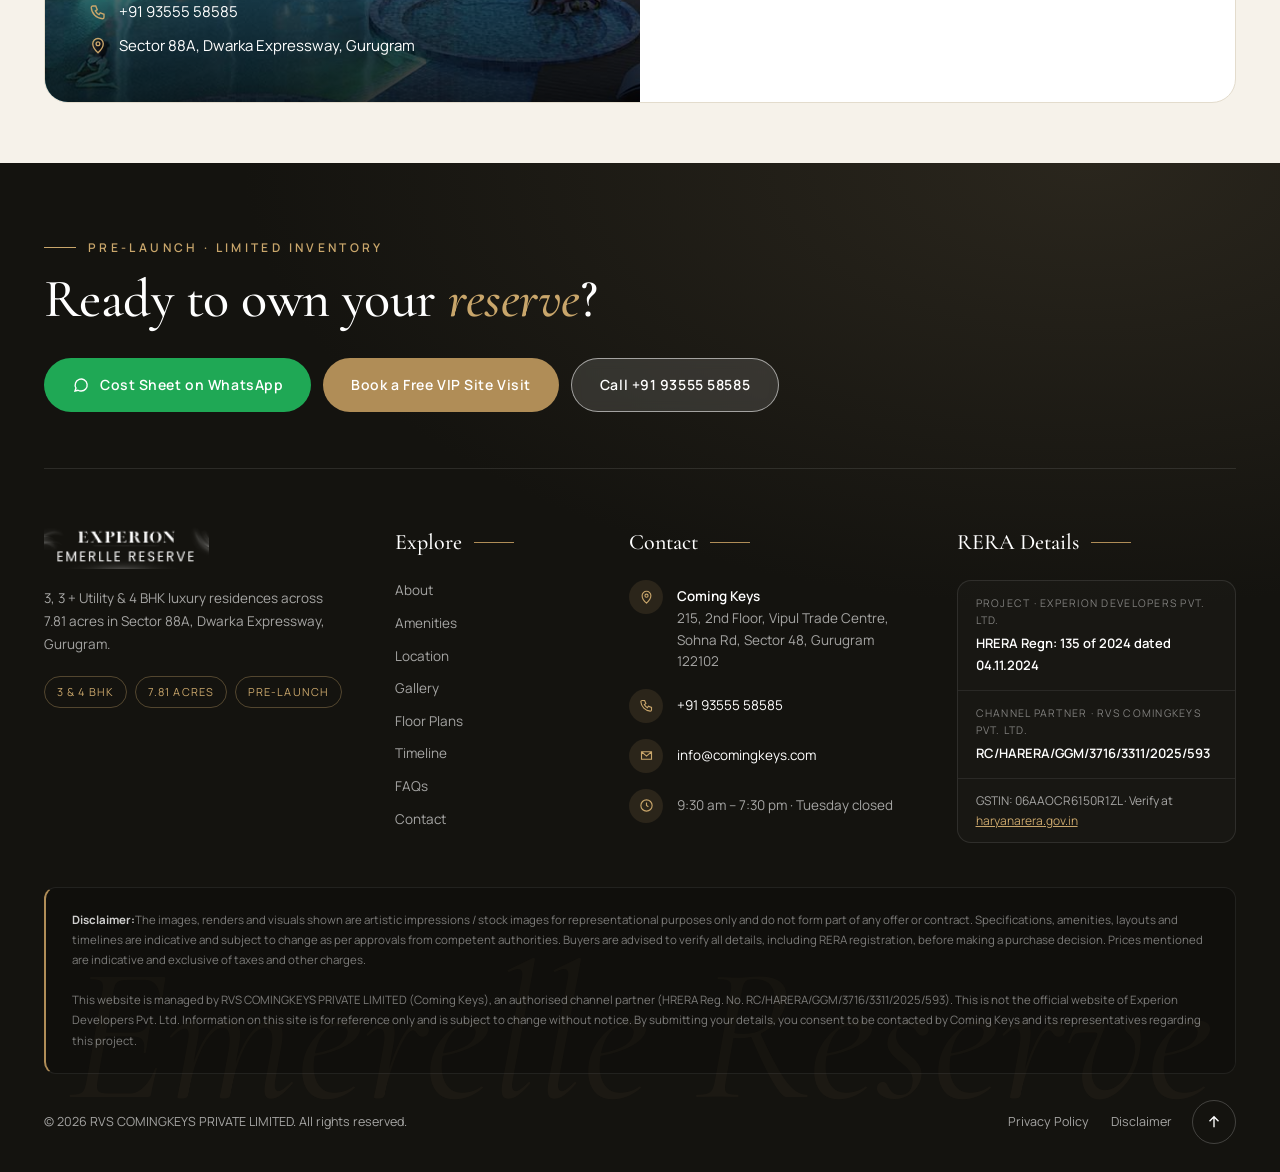
==== commit 2c275209: "form active and chnages" ====
--- a/index.html
+++ b/index.html
@@ -1,452 +1,764 @@
 <!doctype html>
 <html lang="en">
+
 <head>
-<meta charset="utf-8">
-<meta name="viewport" content="width=device-width, initial-scale=1">
-<title>Experion Emerelle Reserve | 3 &amp; 4 BHK Luxury Residences, Sector 88A Gurugram</title>
-<meta name="description" content="Experion Emerelle Reserve – pre-launch 3 & 4 BHK luxury residences across ~7.81 acres in Sector 88A, Dwarka Expressway, Gurugram. Register for price list & brochure.">
-<link rel="icon" href="assets/images/favicon/favicon.svg" type="image/svg+xml">
-<link rel="icon" href="assets/images/favicon/favicon-32.png" sizes="32x32" type="image/png">
-<link rel="icon" href="assets/images/favicon/favicon.ico" sizes="any">
-<link rel="apple-touch-icon" href="assets/images/favicon/apple-touch-icon.png">
-<meta name="theme-color" content="#14130f">
-<link rel="preconnect" href="https://fonts.googleapis.com">
-<link rel="preconnect" href="https://fonts.gstatic.com" crossorigin>
-<link href="https://fonts.googleapis.com/css2?family=Cormorant+Garamond:ital,wght@0,400;0,500;0,600;1,400&family=Manrope:wght@300;400;500;600;700&display=swap" rel="stylesheet">
-<link rel="stylesheet" href="assets/css/style.css">
+  <meta charset="utf-8">
+  <meta name="viewport" content="width=device-width, initial-scale=1">
+  <title>Experion Emerelle Reserve | 3 &amp; 4 BHK Luxury Residences, Sector 88A Gurugram</title>
+  <meta name="description"
+    content="Experion Emerelle Reserve – pre-launch 3 & 4 BHK luxury residences across ~7.81 acres in Sector 88A, Dwarka Expressway, Gurugram. Register for price list & brochure.">
+  <link rel="icon" href="assets/images/favicon/favicon.svg" type="image/svg+xml">
+  <link rel="icon" href="assets/images/favicon/favicon-32.png" sizes="32x32" type="image/png">
+  <link rel="icon" href="assets/images/favicon/favicon.ico" sizes="any">
+  <link rel="apple-touch-icon" href="assets/images/favicon/apple-touch-icon.png">
+  <meta name="theme-color" content="#14130f">
+  <link rel="preconnect" href="https://fonts.googleapis.com">
+  <link rel="preconnect" href="https://fonts.gstatic.com" crossorigin>
+  <link
+    href="https://fonts.googleapis.com/css2?family=Cormorant+Garamond:ital,wght@0,400;0,500;0,600;1,400&family=Manrope:wght@300;400;500;600;700&display=swap"
+    rel="stylesheet">
+  <link rel="stylesheet" href="assets/css/style.css">
 </head>
+
 <body>
 
-<!-- ============ NAV ============ -->
-<header class="nav" id="nav">
-  <div class="wrap">
-    <a href="#top" class="logo" aria-label="Experion Emerelle Reserve">
+  <!-- ============ NAV ============ -->
+  <header class="nav" id="nav">
+    <div class="wrap">
+      <a href="#top" class="logo" aria-label="Experion Emerelle Reserve">
+        <img src="assets/images/experion-logo-white.png" alt="Experion Emerelle Reserve">
+      </a>
+      <button class="burger" id="burger" aria-label="Open menu" aria-controls="drawer" aria-expanded="false">
+        <span class="burger-label">Menu</span>
+        <span class="burger-lines"><i></i><i></i><i></i></span>
+      </button>
+    </div>
+  </header>
+
+  <!-- ============ SLIDE-IN MENU ============ -->
+  <div class="drawer-overlay" id="drawerOverlay"></div>
+  <aside class="drawer" id="drawer" aria-hidden="true">
+    <div class="drawer-head">
       <img src="assets/images/experion-logo-white.png" alt="Experion Emerelle Reserve">
-    </a>
-    <button class="burger" id="burger" aria-label="Open menu" aria-controls="drawer" aria-expanded="false">
-      <span class="burger-label">Menu</span>
-      <span class="burger-lines"><i></i><i></i><i></i></span>
-    </button>
+      <button class="drawer-close" id="drawerClose" aria-label="Close menu"><svg viewBox="0 0 24 24" fill="none"
+          stroke="currentColor" stroke-width="1.6">
+          <path d="M6 6l12 12M18 6L6 18" />
+        </svg></button>
+    </div>
+    <nav class="drawer-menu">
+      <a href="#about"><small>01</small>About</a>
+      <a href="#amenities"><small>02</small>Amenities</a>
+      <a href="#location"><small>03</small>Location</a>
+      <a href="#gallery"><small>04</small>Gallery</a>
+      <a href="#tour"><small>05</small>Virtual Tour</a>
+      <a href="#floorplans"><small>06</small>Floor Plans</a>
+      <a href="#construction"><small>07</small>Construction</a>
+      <a href="#faqs"><small>08</small>FAQs</a>
+      <a href="#contact"><small>09</small>Contact</a>
+    </nav>
+    <div class="drawer-foot">
+      <button class="btn btn-brass" data-open="enquire">Enquire Now</button>
+      <a href="tel:+919355558585" class="drawer-phone">+91 93555 58585</a>
+      <p>Sector 88A, Dwarka Expressway, Gurugram<br>Project HRERA: 135 of 2024 dated 04.11.2024<br>Channel Partner RERA:
+        RC/HARERA/GGM/3716/3311/2025/593</p>
+    </div>
+  </aside>
+
+  <!-- ============ HERO ============ -->
+  <section class="hero" id="top">
+    <!-- TODO: swap for an official Experion Emerelle Reserve render -->
+    <div class="hero-bg" role="img" aria-label="Experion Emerelle Reserve – artistic impression"></div>
+    <div class="wrap">
+      <div>
+        <span class="hero-badge"><i></i>Pre-Launch · Exclusive EOI Window Open</span>
+        <span class="eyebrow">Sector 88A · Dwarka Expressway · Gurugram</span>
+        <h1>A private reserve, <em>rising above</em> the city</h1>
+        <p>Experion presents Emerelle Reserve — expansive 3 &amp; 4 BHK residences set amid nearly 8 acres of landscaped
+          greens, moments from the Dwarka Expressway.</p>
+        <div class="hero-ctas">
+          <a class="btn btn-wa"
+            href="https://wa.me/919355558585?text=Hi%2C%20I%27m%20interested%20in%20Experion%20Emerelle%20Reserve%2C%20Sector%2088A.%20Please%20share%20the%20cost%20sheet."
+            target="_blank" rel="noopener"><svg viewBox="0 0 24 24" fill="none" stroke="currentColor"
+              stroke-width="1.8">
+              <path d="M4 20l1.3-4A8 8 0 1112 20a8 8 0 01-4-1z" />
+              <path d="M9 9.5c.3 2 2 3.8 4.5 4.5l1-1.2 1.8.8-.3 1.4c-3.6.2-7.2-3.2-7.2-6.9l1.4-.3.8 1.8z"
+                fill="currentColor" stroke="none" />
+            </svg>Get Cost Sheet on WhatsApp</a>
+          <button class="btn btn-light" data-open="enquire" data-title="Book a Free VIP Site Visit">Book a Free VIP Site
+            Visit</button>
+        </div>
+        <!-- NOTE: figures from public listings – confirm with Experion before going live -->
+        <div class="hero-meta">
+          <div><b>3 &amp; 4</b><small>BHK Residences</small></div>
+          <div><b>7.81</b><small>Acres Development</small></div>
+          <div><b>₹3.65 Cr<sup>*</sup></b><small>Starting Price</small></div>
+        </div>
+        <p class="hero-note">*Indicative price. Subject to change; taxes extra.</p>
+      </div>
+      <form class="card-form js-form" action="mail1.php" method="POST" novalidate>
+        <div style="position:absolute;left:-9999px;top:-9999px;opacity:0;pointer-events:none;" aria-hidden="true">
+          <input type="text" name="hp_field" tabindex="-1" autocomplete="off">
+        </div>
+        <input type="hidden" name="source" value="Hero - Pre-Launch Registration">
+        <div class="form-body">
+          <h3>Register for pre-launch</h3>
+          <p>Get priority allotment, price list &amp; brochure.</p>
+          <div class="field"><input name="name" placeholder="Full name" required></div>
+          <div class="field phone"><span>+91</span><input name="phone" type="tel" inputmode="numeric" maxlength="10"
+              pattern="[6-9][0-9]{9}" placeholder="Mobile number" required></div>
+          <label class="consent"><input type="checkbox" name="dpdp_consent" value="yes" checked required> I authorise
+            Coming Keys (RVS COMINGKEYS PRIVATE LIMITED) and its representatives to contact me via call, SMS, email or
+            WhatsApp. This overrides DND/NDNC.</label>
+          <button class="btn btn-brass" type="submit">Get Details <svg viewBox="0 0 24 24" fill="none"
+              stroke="currentColor" stroke-width="2">
+              <path d="M5 12h14M13 6l6 6-6 6" />
+            </svg></button>
+        </div>
+        <div class="form-ok"><svg viewBox="0 0 24 24" fill="none" stroke="currentColor" stroke-width="1.5">
+            <circle cx="12" cy="12" r="10" />
+            <path d="M7.5 12.5l3 3 6-6" />
+          </svg>
+          <h3>Thank you</h3>
+          <p>Our relationship manager will call you shortly.</p>
+        </div>
+      </form>
+    </div>
+    <span class="scroll-cue"></span>
+  </section>
+
+  <!-- ============ QUICK LEAD ACTIONS ============ -->
+  <section class="leads" aria-label="Quick actions">
+    <div class="wrap leads-grid">
+      <a class="lead-card"
+        href="https://wa.me/919355558585?text=Hi%2C%20I%27m%20interested%20in%20Experion%20Emerelle%20Reserve%2C%20Sector%2088A.%20Please%20share%20the%20cost%20sheet."
+        target="_blank" rel="noopener"><i class="wa"><svg viewBox="0 0 24 24" fill="none" stroke="currentColor"
+            stroke-width="1.8">
+            <path d="M4 20l1.3-4A8 8 0 1112 20a8 8 0 01-4-1z" />
+            <path d="M9 9.5c.3 2 2 3.8 4.5 4.5l1-1.2 1.8.8-.3 1.4c-3.6.2-7.2-3.2-7.2-6.9l1.4-.3.8 1.8z"
+              fill="currentColor" stroke="none" />
+          </svg></i><span><b>Get Cost Sheet</b><small>Instantly on WhatsApp</small></span></a>
+      <button class="lead-card" data-open="enquire" data-title="Book a Free VIP Site Visit"><i><svg viewBox="0 0 24 24"
+            fill="none" stroke="currentColor" stroke-width="1.8">
+            <rect x="3" y="5" width="18" height="16" rx="2" />
+            <path d="M3 10h18M8 3v4M16 3v4" />
+          </svg></i><span><b>Book a Free VIP Site Visit</b><small>Pick-up &amp; drop available</small></span></button>
+      <button class="lead-card" data-open="enquire" data-title="Download Official Brochure"><i><svg viewBox="0 0 24 24"
+            fill="none" stroke="currentColor" stroke-width="1.8">
+            <path d="M12 4v11M7 10l5 5 5-5M5 20h14" />
+          </svg></i><span><b>Download Official Brochure</b><small>Plans, specs &amp; amenities</small></span></button>
+      <a class="lead-card hot"
+        href="https://wa.me/919355558585?text=Hi%2C%20please%20share%20the%20special%20pre-launch%20discount%20link%20for%20Experion%20Emerelle%20Reserve%2C%20Sector%2088A."
+        target="_blank" rel="noopener"><i class="wa"><svg viewBox="0 0 24 24" fill="none" stroke="currentColor"
+            stroke-width="1.8">
+            <path d="M20 12l-8 8-9-9V3h8z" />
+            <circle cx="7.5" cy="7.5" r="1.5" />
+          </svg></i><span><b>Special Pre-Launch Discount</b><small>Get the link on WhatsApp</small></span></a>
+    </div>
+  </section>
+
+  <div class="marquee" aria-hidden="true">
+    <div class="marquee-track">
+      <span>Pre-Launch Advantage</span><span>3 &amp; 4 BHK Residences</span><span>7.81 Acres</span><span>Dwarka
+        Expressway</span><span>Landscaped Greens</span><span>By Experion Developers</span>
+      <span>Pre-Launch Advantage</span><span>3 &amp; 4 BHK Residences</span><span>7.81 Acres</span><span>Dwarka
+        Expressway</span><span>Landscaped Greens</span><span>By Experion Developers</span>
+    </div>
   </div>
-</header>
-
-<!-- ============ SLIDE-IN MENU ============ -->
-<div class="drawer-overlay" id="drawerOverlay"></div>
-<aside class="drawer" id="drawer" aria-hidden="true">
-  <div class="drawer-head">
-    <img src="assets/images/experion-logo-white.png" alt="Experion Emerelle Reserve">
-    <button class="drawer-close" id="drawerClose" aria-label="Close menu"><svg viewBox="0 0 24 24" fill="none" stroke="currentColor" stroke-width="1.6"><path d="M6 6l12 12M18 6L6 18"/></svg></button>
+
+  <!-- ============ ABOUT ============ -->
+  <section id="about">
+    <div class="wrap about-grid">
+      <div class="about-img rv">
+        <!-- TODO: replace with an official Experion Emerelle Reserve render -->
+        <img src="assets/images/gallery/exterior/2.jpg" alt="Experion Emerelle Reserve – representative image"
+          loading="lazy">
+        <div class="float"><b>7.81</b><small>acres of thoughtfully planned, landscaped living on Dwarka
+            Expressway.</small></div>
+      </div>
+      <div class="about-copy rv">
+        <span class="eyebrow">About Experion Emerelle Reserve</span>
+        <h2>A thoughtful approach to <em>modern living</em></h2>
+        <p>Choosing a home is about more than just finding a place to live. It is also about finding a space that feels
+          right for your everyday life.</p>
+        <p>Experion Emerelle Reserve introduces a residential concept focused on comfortable living and the changing
+          needs of modern homebuyers. With an emphasis on thoughtful planning and everyday functionality, the project
+          aims to create a welcoming environment where residents can feel at home.</p>
+        <p>Discover what makes this development worth exploring through its features, spaces and overall offering.</p>
+        <div class="highlights">
+          <div class="hl"><svg viewBox="0 0 24 24" fill="none" stroke="currentColor" stroke-width="1.4">
+              <path d="M3 21V10l9-7 9 7v11M9 21v-7h6v7" />
+            </svg><b>3 &amp; 4 BHK<br>Residences</b></div>
+          <div class="hl"><svg viewBox="0 0 24 24" fill="none" stroke="currentColor" stroke-width="1.4">
+              <path d="M3 21h18M6 21V9l3-2 3 2v12M12 21V5l3-2 3 2v16" />
+            </svg><b>3 BHK +<br>Utility Option</b></div>
+          <div class="hl"><svg viewBox="0 0 24 24" fill="none" stroke="currentColor" stroke-width="1.4">
+              <path d="M4 20l4-8 4 5 3-4 5 7z" />
+              <circle cx="16" cy="6" r="2" />
+            </svg><b>7.81 Acres<br>Development</b></div>
+          <div class="hl"><svg viewBox="0 0 24 24" fill="none" stroke="currentColor" stroke-width="1.4">
+              <path d="M12 22s-7-6-7-12a7 7 0 1114 0c0 6-7 12-7 12z" />
+              <circle cx="12" cy="10" r="2.5" />
+            </svg><b>Sector 88A<br>Dwarka Expressway</b></div>
+          <div class="hl"><svg viewBox="0 0 24 24" fill="none" stroke="currentColor" stroke-width="1.4">
+              <path d="M12 22V12M12 12c0-4 3-7 7-7 0 4-3 7-7 7zM12 15c0-3-2.5-5.5-6-5.5 0 3 2.5 5.5 6 5.5z" />
+            </svg><b>Landscaped<br>Greens</b></div>
+          <div class="hl"><svg viewBox="0 0 24 24" fill="none" stroke="currentColor" stroke-width="1.4">
+              <path d="M20 12l-8 8-9-9V3h8z" />
+              <circle cx="7.5" cy="7.5" r="1.5" />
+            </svg><b>Pre-Launch<br>Pricing</b></div>
+        </div>
+        <div style="margin-top:34px;display:flex;gap:12px;flex-wrap:wrap">
+          <button class="btn btn-brass" data-open="enquire" data-title="Download Official Brochure">Download Official
+            Brochure</button>
+          <a href="#floorplans" class="btn btn-ghost">View Floor Plans</a>
+        </div>
+      </div>
+    </div>
+  </section>
+
+  <!-- ============ AMENITIES ============ -->
+  <section class="amen" id="amenities">
+    <div class="wrap">
+      <div class="head rv">
+        <div><span class="eyebrow">Amenities</span>
+          <h2>Every day, <em>elevated</em></h2>
+        </div>
+        <p class="lead">Enjoy a range of spaces designed for fitness, relaxation, recreation and leisure. Explore the
+          amenities available at Experion Emerelle Reserve and discover what the project has to offer.<br><small
+            class="note">Amenities are listed as per the official project brochure.</small></p>
+      </div>
+      <!-- TODO: replace images with official Experion Emerelle Reserve amenity renders -->
+      <div class="amen-grid" data-lightbox="amen">
+        <figure class="am big rv"><img src="assets/images/amenities/night-poolnew.jpg" alt="Swimming Pool"
+            loading="lazy">
+          <figcaption><b>Swimming Pool</b><span class="tag">Representative Image</span></figcaption>
+        </figure>
+        <figure class="am wide rv"><img src="assets/images/gallery/interior/clubhouse.jpg" alt="Clubhouse"
+            loading="lazy">
+          <figcaption><b>Grand Clubhouse</b><span class="tag">Representative Image</span></figcaption>
+        </figure>
+        <figure class="am rv"><img src="assets/images/amenities/Terracenew.jpg" alt="Sky Lounge" loading="lazy">
+          <figcaption><b>Sky Lounge</b><span class="tag">Representative Image</span></figcaption>
+        </figure>
+        <figure class="am rv"><img src="assets/images/amenities/gymnew.jpg" alt="Gymnasium" loading="lazy">
+          <figcaption><b>Gymnasium</b><span class="tag">Representative Image</span></figcaption>
+        </figure>
+        <figure class="am rv"><img src="assets/images/amenities/yoganew.jpg" alt="Yoga Pods" loading="lazy">
+          <figcaption><b>Yoga Pods</b><span class="tag">Representative Image</span></figcaption>
+        </figure>
+        <figure class="am rv"><img src="assets/images/amenities/tennisnew.jpg" alt="Tennis Court" loading="lazy">
+          <figcaption><b>Tennis Court</b><span class="tag">Representative Image</span></figcaption>
+        </figure>
+        <figure class="am wide rv"><img src="assets/images/amenities/beach-parknew.jpg" alt="Beach Park" loading="lazy">
+          <figcaption><b>Beach Park</b><span class="tag">Representative Image</span></figcaption>
+        </figure>
+        <figure class="am rv"><img src="assets/images/amenities/joggingnew.jpg" alt="Jogging Track" loading="lazy">
+          <figcaption><b>Jogging Track</b><span class="tag">Representative Image</span></figcaption>
+        </figure>
+        <figure class="am rv"><img src="assets/images/amenities/KIDS-Play-areanew.jpg" alt="Kids Play Area"
+            loading="lazy">
+          <figcaption><b>Kids Play Area</b><span class="tag">Representative Image</span></figcaption>
+        </figure>
+        <figure class="am rv"><img src="assets/images/amenities/basketballnew.jpg" alt="Basketball Court"
+            loading="lazy">
+          <figcaption><b>Basketball Court</b><span class="tag">Representative Image</span></figcaption>
+        </figure>
+        <figure class="am rv"><img src="assets/images/amenities/badmintonnew.jpg" alt="Badminton Court" loading="lazy">
+          <figcaption><b>Badminton Court</b><span class="tag">Representative Image</span></figcaption>
+        </figure>
+        <figure class="am rv"><img src="assets/images/amenities/squash-new.jpg" alt="Squash Court" loading="lazy">
+          <figcaption><b>Squash Court</b><span class="tag">Representative Image</span></figcaption>
+        </figure>
+        <figure class="am rv"><img src="assets/images/amenities/skatingnew.jpg" alt="Skating Park" loading="lazy">
+          <figcaption><b>Skating Park</b><span class="tag">Representative Image</span></figcaption>
+        </figure>
+      </div>
+    </div>
+  </section>
+
+  <!-- ============ LOCATION ============ -->
+  <section id="location">
+    <div class="wrap">
+      <div class="head rv">
+        <div><span class="eyebrow">Location Advantages</span>
+          <h2>Connected to <em>everything</em> that matters</h2>
+        </div>
+        <p class="lead">Located in Sector 88A, Gurugram, Experion Emerelle Reserve offers easy access to Dwarka
+          Expressway, NH-48, IGI Airport and key areas of Delhi and Gurugram.</p>
+      </div>
+      <div class="loc-grid">
+        <!-- NOTE: travel times are indicative placeholders – verify with the client before going live -->
+        <ul class="loc-list rv">
+          <li><span><i><svg viewBox="0 0 24 24" fill="none" stroke="currentColor" stroke-width="1.8">
+                  <path d="M4 19l4-14h8l4 14M12 5v14" />
+                </svg></i>Dwarka Expressway</span><b>2<small>min</small></b></li>
+          <li><span><i><svg viewBox="0 0 24 24" fill="none" stroke="currentColor" stroke-width="1.8">
+                  <path d="M4 19l4-14h8l4 14M12 5v14" />
+                </svg></i>NH-48 (Delhi–Jaipur Highway)</span><b>10<small>min</small></b></li>
+          <li><span><i><svg viewBox="0 0 24 24" fill="none" stroke="currentColor" stroke-width="1.8">
+                  <path d="M4 19l4-14h8l4 14M12 5v14" />
+                </svg></i>Southern Peripheral Road</span><b>12<small>min</small></b></li>
+          <li><span><i><svg viewBox="0 0 24 24" fill="none" stroke="currentColor" stroke-width="1.8">
+                  <path d="M3 21h18M5 21V8l7-5 7 5v13M9 21v-6h6v6" />
+                </svg></i>Yashobhoomi Convention Centre, Dwarka</span><b>20<small>min</small></b></li>
+          <li><span><i><svg viewBox="0 0 24 24" fill="none" stroke="currentColor" stroke-width="1.8">
+                  <path d="M2 16l20-6-3-2-6 2-6-6H5l3 8-4 1-2-2" />
+                </svg></i>IGI Airport</span><b>25<small>min</small></b></li>
+          <li><span><i><svg viewBox="0 0 24 24" fill="none" stroke="currentColor" stroke-width="1.8">
+                  <path d="M3 21h18M5 21V8l7-5 7 5v13M9 21v-6h6v6" />
+                </svg></i>Cyber City</span><b>25<small>min</small></b></li>
+          <li><span><i><svg viewBox="0 0 24 24" fill="none" stroke="currentColor" stroke-width="1.8">
+                  <path d="M3 21h18M5 21V8l7-5 7 5v13M9 21v-6h6v6" />
+                </svg></i>Manesar Industrial Hub</span><b>25<small>min</small></b></li>
+        </ul>
+        <div class="rv">
+          <!-- TODO: replace with the official Experion location map / exact site pin -->
+          <div class="map map-embed">
+            <iframe src="https://www.google.com/maps?q=Sector+88A,+Gurugram,+Haryana&amp;z=13&amp;output=embed"
+              title="Sector 88A, Gurugram on Google Maps" loading="lazy" referrerpolicy="no-referrer-when-downgrade"
+              allowfullscreen></iframe>
+          </div>
+          <div class="addr"><svg width="20" viewBox="0 0 24 24" fill="none" stroke="#b08d57" stroke-width="1.8">
+              <path d="M12 21s7-6.2 7-12a7 7 0 10-14 0c0 5.8 7 12 7 12z" />
+              <circle cx="12" cy="9" r="2.5" />
+            </svg>Sector 88A, Dwarka Expressway, Gurugram, Haryana</div>
+        </div>
+      </div>
+    </div>
+  </section>
+
+  <!-- ============ GALLERY ============ -->
+  <section class="gallery" id="gallery">
+    <div class="wrap">
+      <div class="head rv">
+        <div><span class="eyebrow">Gallery</span>
+          <h2>A glimpse <em>inside</em></h2>
+        </div>
+        <div class="tabs" role="tablist">
+          <button class="on" data-tab="ext">Exterior</button>
+          <button data-tab="int">Interior</button>
+        </div>
+      </div>
+      <!-- TODO: replace with official Experion Emerelle Reserve renders -->
+      <div class="gal-grid on" id="ext" data-lightbox="ext">
+        <figure class="g s8 tall"><img src="assets/images/gallery/exterior/1.jpg" alt="Exterior view 1"
+            loading="lazy"><span class="tag">Representative Image</span></figure>
+        <figure class="g"><img src="assets/images/gallery/exterior/2.jpg" alt="Exterior view 2" loading="lazy"><span
+            class="tag">Representative Image</span></figure>
+        <figure class="g"><img src="assets/images/gallery/exterior/3.jpg" alt="Exterior view 3" loading="lazy"><span
+            class="tag">Representative Image</span></figure>
+        <figure class="g"><img src="assets/images/gallery/exterior/4.jpg" alt="Exterior view 4" loading="lazy"><span
+            class="tag">Representative Image</span></figure>
+        <figure class="g"><img src="assets/images/gallery/exterior/5.jpg" alt="Exterior view 5" loading="lazy"><span
+            class="tag">Representative Image</span></figure>
+        <figure class="g"><img src="assets/images/gallery/exterior/6.jpg" alt="Exterior view 6" loading="lazy"><span
+            class="tag">Representative Image</span></figure>
+        <figure class="g s6"><img src="assets/images/gallery/exterior/7.jpg" alt="Exterior view 7" loading="lazy"><span
+            class="tag">Representative Image</span></figure>
+        <figure class="g s6"><img src="assets/images/amenities/night-poolnew.jpg" alt="Pool" loading="lazy"><span
+            class="tag">Representative Image</span></figure>
+      </div>
+      <div class="gal-grid" id="int" data-lightbox="int">
+        <figure class="g s8 tall"><img src="assets/images/gallery/interior/living-room.jpg" alt="Living room"
+            loading="lazy"><span class="tag">Representative Image</span></figure>
+        <figure class="g"><img src="assets/images/gallery/interior/bedroom.jpg" alt="Bedroom" loading="lazy"><span
+            class="tag">Representative Image</span></figure>
+        <figure class="g"><img src="assets/images/gallery/interior/kitchen.jpg" alt="Kitchen" loading="lazy"><span
+            class="tag">Representative Image</span></figure>
+        <figure class="g s6"><img src="assets/images/gallery/interior/clubhouse.jpg" alt="Clubhouse"
+            loading="lazy"><span class="tag">Representative Image</span></figure>
+        <figure class="g s6"><img src="assets/images/gallery/interior/5.jpg" alt="Interior" loading="lazy"><span
+            class="tag">Representative Image</span></figure>
+      </div>
+    </div>
+  </section>
+
+  <!-- ============ VIRTUAL TOUR ============ -->
+  <section class="tour" id="tour">
+    <div class="tour-inner">
+      <div class="rv">
+        <!-- Replace data-video with the project's YouTube embed / 360° tour URL -->
+        <button class="play" data-open="enquire" data-title="Book a Virtual Tour" aria-label="Play virtual tour"><svg
+            viewBox="0 0 24 24" fill="currentColor">
+            <path d="M6 4l14 8-14 8z" />
+          </svg></button>
+        <span class="eyebrow">Virtual tour</span>
+        <h2>Walk through <em>Emerelle Reserve</em></h2>
+        <p class="lead" style="color:rgba(255,255,255,.75);margin:0 auto 30px">Explore the residences from anywhere — or
+          book a live guided video walkthrough with our team.</p>
+        <button class="btn btn-brass" data-open="enquire" data-title="Book a Free VIP Site Visit">Book a Free VIP Site
+          Visit</button>
+      </div>
+    </div>
+  </section>
+
+  <!-- ============ FLOOR PLANS ============ -->
+  <section id="floorplans">
+    <div class="wrap">
+      <div class="head rv">
+        <div><span class="eyebrow">Floor plans</span>
+          <h2>Space, <em>made for living</em></h2>
+        </div>
+        <p class="lead">Explore the thoughtfully designed layouts and find a space that suits your lifestyle. Share your
+          details to view the complete floor plans.</p>
+      </div>
+      <div class="fp-wrap rv">
+        <div class="fp-tabs">
+          <!-- TODO: replace data-fp images with the official Experion floor plans -->
+          <button class="on" data-fp="assets/images/floorplans/3bhk-type-a.jpg"><span><small>Type A</small><b>3
+                BHK</b></span><svg viewBox="0 0 24 24" fill="none" stroke="currentColor" stroke-width="2">
+              <path d="M9 6l6 6-6 6" />
+            </svg></button>
+          <button data-fp="assets/images/floorplans/3bhk-a1.jpg"><span><small>Type B</small><b>3 BHK +
+                Utility</b></span><svg viewBox="0 0 24 24" fill="none" stroke="currentColor" stroke-width="2">
+              <path d="M9 6l6 6-6 6" />
+            </svg></button>
+          <button data-fp="assets/images/floorplans/typeb-4-bhk.jpg"><span><small>Type C</small><b>4 BHK</b></span><svg
+              viewBox="0 0 24 24" fill="none" stroke="currentColor" stroke-width="2">
+              <path d="M9 6l6 6-6 6" />
+            </svg></button>
+        </div>
+        <div class="fp-view locked" id="fpView">
+          <img id="fpImg" src="assets/images/floorplans/3bhk-type-a.jpg" alt="Floor plan" loading="lazy">
+          <div class="fp-lock">
+            <div>
+              <h3>View detailed plan</h3><button class="btn btn-brass" data-open="enquire"
+                data-title="Unlock Floor Plans" data-unlock>Unlock Floor Plans</button>
+            </div>
+          </div>
+          <div class="fp-actions">
+            <button class="btn btn-brass" data-open="enquire" data-title="Download Official Brochure">Download Official
+              Brochure</button>
+            <a class="btn btn-wa"
+              href="https://wa.me/919355558585?text=Hi%2C%20I%27m%20interested%20in%20Experion%20Emerelle%20Reserve%2C%20Sector%2088A.%20Please%20share%20the%20cost%20sheet."
+              target="_blank" rel="noopener"><svg viewBox="0 0 24 24" fill="none" stroke="currentColor"
+                stroke-width="1.8">
+                <path d="M4 20l1.3-4A8 8 0 1112 20a8 8 0 01-4-1z" />
+                <path d="M9 9.5c.3 2 2 3.8 4.5 4.5l1-1.2 1.8.8-.3 1.4c-3.6.2-7.2-3.2-7.2-6.9l1.4-.3.8 1.8z"
+                  fill="currentColor" stroke="none" />
+              </svg>Get Cost Sheet on WhatsApp</a>
+          </div>
+        </div>
+      </div>
+    </div>
+  </section>
+
+  <!-- ============ CONSTRUCTION ============ -->
+  <section class="cons" id="construction">
+    <div class="wrap">
+      <div class="head rv">
+        <div><span class="eyebrow">Project timeline</span>
+          <h2>Early access, <em>best value</em></h2>
+        </div>
+        <p class="lead">Emerelle Reserve is in its pre-launch phase. Register now to be first in line for launch pricing
+          and inventory.</p>
+      </div>
+      <div class="timeline rv">
+        <div class="tl now"><i></i><small>Stage 01 · Current Stage</small>
+          <h3>Pre-Launch EOI</h3>
+          <p>Register your interest for project updates.</p>
+        </div>
+        <div class="tl done"><i></i><small>Stage 02 · Completed</small>
+          <h3>HRERA Registration</h3>
+          <p>No. 135 of 2024 dated 04.11.2024.</p>
+        </div>
+        <div class="tl"><i></i><small>Stage 03 · Upcoming</small>
+          <h3>Official Launch</h3>
+          <p>Launch details, pricing and inventory updates.</p>
+        </div>
+        <div class="tl"><i></i><small>Stage 04 · To Be Announced</small>
+          <h3>Construction &amp; Possession</h3>
+          <p>Timelines as per approved RERA details.</p>
+        </div>
+      </div>
+      <div class="rera-box rv">
+        <p><b>Experion Developers Pvt. Ltd.</b> &nbsp;|&nbsp; <a href="https://haryanarera.gov.in" target="_blank">HRERA
+            Registration: <b>135 of 2024 dated 04.11.2024</b></a></p>
+        <button class="btn btn-brass" data-open="enquire" data-title="Get Launch Updates">Get Launch Updates</button>
+      </div>
+    </div>
+  </section>
+
+  <!-- ============ FAQ ============ -->
+  <section id="faqs">
+    <div class="wrap faq-grid">
+      <div class="rv">
+        <span class="eyebrow">FAQs</span>
+        <h2>Questions, <em>answered</em></h2>
+        <p class="lead" style="margin-bottom:28px">Still have questions? Our team is here to help.</p>
+        <button class="btn btn-brass" data-open="enquire" data-title="Ask an Expert">Talk to an Expert</button>
+      </div>
+      <div class="faq rv">
+        <div class="faq-item open"><button>What is Experion Emerelle Reserve?<i></i></button>
+          <div class="faq-a">
+            <div>
+              <p>Experion Emerelle Reserve is an upcoming luxury residential project by Experion Developers in Sector
+                88A, Gurugram, offering 3 BHK, 3 BHK + Utility and 4 BHK residences.</p>
+            </div>
+          </div>
+        </div>
+        <div class="faq-item"><button>Where is Experion Emerelle Reserve located?<i></i></button>
+          <div class="faq-a">
+            <div>
+              <p>The project is located in Sector 88A on the Dwarka Expressway, Gurugram, with quick access to NH-48,
+                IGI Airport, Dwarka and Gurugram's business districts.</p>
+            </div>
+          </div>
+        </div>
+        <div class="faq-item"><button>What configurations are available?<i></i></button>
+          <div class="faq-a">
+            <div>
+              <p>Residences are planned in 3 BHK, 3 BHK + Utility and 4 BHK configurations. Detailed sizes will be
+                shared with the official price list.</p>
+            </div>
+          </div>
+        </div>
+        <div class="faq-item"><button>What is the total land area of the project?<i></i></button>
+          <div class="faq-a">
+            <div>
+              <p>The development is planned across approximately 7.81 acres, with generous landscaped open spaces.</p>
+            </div>
+          </div>
+        </div>
+        <div class="faq-item"><button>What is the expected price?<i></i></button>
+          <div class="faq-a">
+            <div>
+              <p>Pre-launch prices are indicated to start from around ₹3.65 Cr onwards (taxes extra). Register to
+                receive the latest official price list.</p>
+            </div>
+          </div>
+        </div>
+        <div class="faq-item"><button>What is an EOI and how does it help?<i></i></button>
+          <div class="faq-a">
+            <div>
+              <p>An Expression of Interest (EOI) lets you register early for priority allotment and pre-launch pricing
+                before the official launch.</p>
+            </div>
+          </div>
+        </div>
+        <div class="faq-item"><button>Who is the developer?<i></i></button>
+          <div class="faq-a">
+            <div>
+              <p>The project is developed by Experion Developers Pvt. Ltd., known for premium residential and commercial
+                developments across Gurugram.</p>
+            </div>
+          </div>
+        </div>
+        <div class="faq-item"><button>Is Experion Emerelle Reserve HRERA registered?<i></i></button>
+          <div class="faq-a">
+            <div>
+              <p>Yes. The project is HRERA registered under registration number 135 of 2024 dated 04.11.2024. Always
+                verify the registration on the Haryana RERA website (haryanarera.gov.in) before booking.</p>
+            </div>
+          </div>
+        </div>
+      </div>
+    </div>
+  </section>
+
+  <!-- ============ CONTACT ============ -->
+  <section class="contact" id="contact">
+    <div class="wrap">
+      <div class="contact-grid rv">
+        <div class="contact-img">
+          <div>
+            <span class="eyebrow">Get in touch</span>
+            <h2>Your <em>reserve</em> awaits</h2>
+            <div class="contact-links">
+              <a href="tel:+919355558585"><svg viewBox="0 0 24 24" fill="none" stroke="currentColor" stroke-width="1.8">
+                  <path d="M5 4h4l2 5-2.5 1.5a11 11 0 005 5L15 13l5 2v4a2 2 0 01-2 2A16 16 0 013 6a2 2 0 012-2" />
+                </svg>+91 93555 58585</a>
+              <a href="#location"><svg viewBox="0 0 24 24" fill="none" stroke="currentColor" stroke-width="1.8">
+                  <path d="M12 21s7-6.2 7-12a7 7 0 10-14 0c0 5.8 7 12 7 12z" />
+                  <circle cx="12" cy="9" r="2.5" />
+                </svg>Sector 88A, Dwarka Expressway, Gurugram</a>
+            </div>
+          </div>
+        </div>
+        <form class="contact-form js-form" action="mail1.php" method="POST" novalidate>
+          <div style="position:absolute;left:-9999px;top:-9999px;opacity:0;pointer-events:none;" aria-hidden="true">
+            <input type="text" name="hp_field" tabindex="-1" autocomplete="off">
+          </div>
+          <input type="hidden" name="source" value="Contact Form - Schedule Private Visit">
+          <div class="form-body">
+            <h3>Schedule a private visit</h3>
+            <p>Share your details and we'll get back within the hour.</p>
+            <div class="field"><input name="name" placeholder="Full name" required></div>
+            <div class="field phone"><span>+91</span><input name="phone" type="tel" inputmode="numeric" maxlength="10"
+                pattern="[6-9][0-9]{9}" placeholder="Mobile number" required></div>
+            <label class="consent"><input type="checkbox" name="dpdp_consent" value="yes" checked required> I authorise
+              Coming Keys (RVS COMINGKEYS PRIVATE LIMITED) and its representatives to contact me via call, SMS, email or
+              WhatsApp. This overrides DND/NDNC.</label>
+            <button class="btn btn-brass" type="submit">Submit Enquiry</button>
+          </div>
+          <div class="form-ok"><svg viewBox="0 0 24 24" fill="none" stroke="currentColor" stroke-width="1.5">
+              <circle cx="12" cy="12" r="10" />
+              <path d="M7.5 12.5l3 3 6-6" />
+            </svg>
+            <h3>Thank you</h3>
+            <p>Our relationship manager will call you shortly.</p>
+          </div>
+        </form>
+      </div>
+    </div>
+  </section>
+
+  <!-- ============ FOOTER ============ -->
+  <footer>
+    <div class="foot-mark" aria-hidden="true">Emerelle Reserve</div>
+    <div class="wrap">
+      <!-- Closing CTA -->
+      <div class="foot-cta">
+        <div>
+          <span class="eyebrow">Pre-launch · Limited inventory</span>
+          <h2>Ready to own your <em>reserve</em>?</h2>
+        </div>
+        <div class="foot-cta-btns">
+          <a class="btn btn-wa"
+            href="https://wa.me/919355558585?text=Hi%2C%20I%27m%20interested%20in%20Experion%20Emerelle%20Reserve%2C%20Sector%2088A.%20Please%20share%20the%20cost%20sheet."
+            target="_blank" rel="noopener"><svg viewBox="0 0 24 24" fill="none" stroke="currentColor"
+              stroke-width="1.8">
+              <path d="M4 20l1.3-4A8 8 0 1112 20a8 8 0 01-4-1z" />
+            </svg>Cost Sheet on WhatsApp</a>
+          <button class="btn btn-brass" data-open="enquire" data-title="Book a Free VIP Site Visit">Book a Free VIP Site
+            Visit</button>
+          <a class="btn btn-light" href="tel:+919355558585">Call +91 93555 58585</a>
+        </div>
+      </div>
+
+      <div class="foot-grid">
+        <div class="foot-brand">
+          <img src="assets/images/experion-logo-white.png" alt="Experion Emerelle Reserve">
+          <p>3, 3 + Utility &amp; 4 BHK luxury residences across 7.81 acres in Sector 88A, Dwarka Expressway, Gurugram.
+          </p>
+          <div class="foot-chips"><span>3 &amp; 4 BHK</span><span>7.81 Acres</span><span>Pre-Launch</span></div>
+        </div>
+
+        <div>
+          <h4>Explore</h4>
+          <nav class="foot-links">
+            <a href="#about">About</a><a href="#amenities">Amenities</a><a href="#location">Location</a><a
+              href="#gallery">Gallery</a><a href="#floorplans">Floor Plans</a><a href="#construction">Timeline</a><a
+              href="#faqs">FAQs</a><a href="#contact">Contact</a>
+          </nav>
+        </div>
+
+        <div>
+          <h4>Contact</h4>
+          <ul class="foot-contact">
+            <li><i><svg viewBox="0 0 24 24" fill="none" stroke="currentColor" stroke-width="1.8">
+                  <path d="M12 21s7-6.2 7-12a7 7 0 10-14 0c0 5.8 7 12 7 12z" />
+                  <circle cx="12" cy="9" r="2.5" />
+                </svg></i><span><b>Coming Keys</b><br>215, 2nd Floor, Vipul Trade Centre, Sohna Rd, Sector 48, Gurugram
+                122102</span></li>
+            <li><i><svg viewBox="0 0 24 24" fill="none" stroke="currentColor" stroke-width="1.8">
+                  <path d="M5 4h4l2 5-2.5 1.5a11 11 0 005 5L15 13l5 2v4a2 2 0 01-2 2A16 16 0 013 6a2 2 0 012-2" />
+                </svg></i><a href="tel:+919355558585">+91 93555 58585</a></li>
+            <li><i><svg viewBox="0 0 24 24" fill="none" stroke="currentColor" stroke-width="1.8">
+                  <path d="M4 6h16v12H4zM4 6l8 7 8-7" />
+                </svg></i><a href="mailto:info@comingkeys.com">info@comingkeys.com</a></li>
+            <li><i><svg viewBox="0 0 24 24" fill="none" stroke="currentColor" stroke-width="1.8">
+                  <circle cx="12" cy="12" r="9" />
+                  <path d="M12 7v5l3 2" />
+                </svg></i><span>9:30 am – 7:30 pm · Tuesday closed</span></li>
+          </ul>
+        </div>
+
+        <div>
+          <h4>RERA Details</h4>
+          <div class="foot-rera">
+            <div><small>Project · Experion Developers Pvt. Ltd.</small><b>HRERA Regn: 135 of 2024 dated 04.11.2024</b>
+            </div>
+            <div><small>Channel Partner · RVS COMINGKEYS PVT. LTD.</small><b>RC/HARERA/GGM/3716/3311/2025/593</b></div>
+            <p>GSTIN: 06AAOCR6150R1ZL · Verify at <a href="https://haryanarera.gov.in" target="_blank"
+                rel="noopener">haryanarera.gov.in</a></p>
+          </div>
+        </div>
+      </div>
+
+      <p class="disclaimer"><b>Disclaimer:</b>The images, renders and visuals shown are artistic impressions / stock
+        images for representational purposes only and do not form part of any offer or contract. Specifications,
+        amenities, layouts and timelines are indicative and subject to change as per approvals from competent
+        authorities. Buyers are advised to verify all details, including RERA registration, before making a purchase
+        decision. Prices mentioned are indicative and exclusive of taxes and other charges.<br><br>This website is
+        managed by RVS COMINGKEYS PRIVATE LIMITED (Coming Keys), an authorised channel partner (HRERA Reg. No.
+        RC/HARERA/GGM/3716/3311/2025/593). This is not the official website of Experion Developers Pvt. Ltd. Information
+        on this site is for reference only and is subject to change without notice. By submitting your details, you
+        consent to be contacted by Coming Keys and its representatives regarding this project.</p>
+      <div class="foot-bottom">
+        <span>© 2026 RVS COMINGKEYS PRIVATE LIMITED. All rights reserved.</span>
+        <span class="foot-legal"><a href="privacy-policy.html">Privacy Policy</a><a
+            href="privacy-policy.html#disclaimer">Disclaimer</a></span>
+        <a href="#top" class="to-top" aria-label="Back to top"><svg viewBox="0 0 24 24" fill="none"
+            stroke="currentColor" stroke-width="1.8">
+            <path d="M12 19V5M6 11l6-6 6 6" />
+          </svg></a>
+      </div>
+    </div>
+  </footer>
+
+  <!-- ============ STICKY SIDE ENQUIRE TAB ============ -->
+  <button class="side-enquire" data-open="enquire" data-title="Enquire Now" aria-label="Enquire now">
+    <svg viewBox="0 0 24 24" fill="none" stroke="currentColor" stroke-width="1.8">
+      <path d="M4 6h16v12H4zM4 6l8 7 8-7" />
+    </svg>
+    <span>Enquire Now</span>
+  </button>
+
+  <!-- ============ MOBILE CTA BAR ============ -->
+  <div class="mbar">
+    <a href="tel:+919355558585"><svg viewBox="0 0 24 24" fill="none" stroke="currentColor" stroke-width="1.8">
+        <path d="M5 4h4l2 5-2.5 1.5a11 11 0 005 5L15 13l5 2v4a2 2 0 01-2 2A16 16 0 013 6a2 2 0 012-2" />
+      </svg>Call</a>
+    <a href="https://wa.me/919355558585?text=Hi%2C%20I%27m%20interested%20in%20Experion%20Emerelle%20Reserve%2C%20Sector%2088A.%20Please%20share%20details."
+      target="_blank" rel="noopener"><svg viewBox="0 0 24 24" fill="none" stroke="currentColor" stroke-width="1.8">
+        <path d="M4 20l1.3-4A8 8 0 1112 20a8 8 0 01-4-1z" />
+      </svg>WhatsApp</a>
+    <button class="hot" data-open="enquire"><svg viewBox="0 0 24 24" fill="none" stroke="currentColor"
+        stroke-width="1.8">
+        <path d="M4 6h16v12H4zM4 6l8 7 8-7" />
+      </svg>Enquire</button>
   </div>
-  <nav class="drawer-menu">
-    <a href="#about"><small>01</small>About</a>
-    <a href="#amenities"><small>02</small>Amenities</a>
-    <a href="#location"><small>03</small>Location</a>
-    <a href="#gallery"><small>04</small>Gallery</a>
-    <a href="#tour"><small>05</small>Virtual Tour</a>
-    <a href="#floorplans"><small>06</small>Floor Plans</a>
-    <a href="#construction"><small>07</small>Construction</a>
-    <a href="#faqs"><small>08</small>FAQs</a>
-    <a href="#contact"><small>09</small>Contact</a>
-  </nav>
-  <div class="drawer-foot">
-    <button class="btn btn-brass" data-open="enquire">Enquire Now</button>
-    <a href="tel:+919355558585" class="drawer-phone">+91 93555 58585</a>
-    <p>Sector 88A, Dwarka Expressway, Gurugram<br>Project HRERA: Received<br>Channel Partner RERA: RC/HARERA/GGM/3716/3311/2025/593</p>
-  </div>
-</aside>
-
-<!-- ============ HERO ============ -->
-<section class="hero" id="top">
-  <!-- TODO: swap for an official Experion Emerelle Reserve render -->
-  <div class="hero-bg" role="img" aria-label="Experion Emerelle Reserve – artistic impression"></div>
-  <div class="wrap">
-    <div>
-      <span class="hero-badge"><i></i>Pre-Launch · Exclusive EOI Window Open</span>
-      <span class="eyebrow">Sector 88A · Dwarka Expressway · Gurugram</span>
-      <h1>A private reserve, <em>rising above</em> the city</h1>
-      <p>Experion presents Emerelle Reserve — expansive 3 &amp; 4 BHK residences set amid nearly 8 acres of landscaped greens, moments from the Dwarka Expressway.</p>
-      <div class="hero-ctas">
-        <a class="btn btn-wa" href="https://wa.me/919355558585?text=Hi%2C%20I%27m%20interested%20in%20Experion%20Emerelle%20Reserve%2C%20Sector%2088A.%20Please%20share%20the%20cost%20sheet." target="_blank" rel="noopener"><svg viewBox="0 0 24 24" fill="none" stroke="currentColor" stroke-width="1.8"><path d="M4 20l1.3-4A8 8 0 1112 20a8 8 0 01-4-1z"/><path d="M9 9.5c.3 2 2 3.8 4.5 4.5l1-1.2 1.8.8-.3 1.4c-3.6.2-7.2-3.2-7.2-6.9l1.4-.3.8 1.8z" fill="currentColor" stroke="none"/></svg>Get Cost Sheet on WhatsApp</a>
-        <button class="btn btn-light" data-open="enquire" data-title="Book a Free VIP Site Visit">Book a Free VIP Site Visit</button>
-      </div>
-      <!-- NOTE: figures from public listings – confirm with Experion before going live -->
-      <div class="hero-meta">
-        <div><b>3 &amp; 4</b><small>BHK Residences</small></div>
-        <div><b>7.81</b><small>Acres Development</small></div>
-        <div><b>₹3.65 Cr<sup>*</sup></b><small>Starting Price</small></div>
-      </div>
-      <p class="hero-note">*Indicative price. Subject to change; taxes extra.</p>
-    </div>
-    <form class="card-form js-form" novalidate>
+
+  <!-- ============ ENQUIRY MODAL ============ -->
+  <div class="modal" id="enquire" aria-modal="true" role="dialog">
+    <form class="card-form js-form" action="mail1.php" method="POST" novalidate>
+      <button type="button" class="x" data-close aria-label="Close">×</button>
+      <div style="position:absolute;left:-9999px;top:-9999px;opacity:0;pointer-events:none;" aria-hidden="true">
+        <input type="text" name="hp_field" tabindex="-1" autocomplete="off">
+      </div>
       <div class="form-body">
-        <h3>Register for pre-launch</h3>
-        <p>Get priority allotment, price list &amp; brochure.</p>
+        <h3 id="modalTitle">Enquire Now</h3>
+        <p>Experion Emerelle Reserve · Sector 88A, Gurugram</p>
         <div class="field"><input name="name" placeholder="Full name" required></div>
-        <div class="field phone"><span>+91</span><input name="phone" type="tel" inputmode="numeric" maxlength="10" pattern="[6-9][0-9]{9}" placeholder="Mobile number" required></div>
-        <div class="field"><input name="email" type="email" placeholder="Email address"></div>
-        <div class="field"><select name="config"><option value="">Interested in</option><option>3 BHK</option><option>3 BHK + Utility</option><option>4 BHK</option></select></div>
-        <label class="consent"><input type="checkbox" checked required> I authorise Coming Keys (RVS COMINGKEYS PRIVATE LIMITED) and its representatives to contact me via call, SMS, email or WhatsApp. This overrides DND/NDNC.</label>
-        <button class="btn btn-brass" type="submit">Get Details <svg viewBox="0 0 24 24" fill="none" stroke="currentColor" stroke-width="2"><path d="M5 12h14M13 6l6 6-6 6"/></svg></button>
-      </div>
-      <div class="form-ok"><svg viewBox="0 0 24 24" fill="none" stroke="currentColor" stroke-width="1.5"><circle cx="12" cy="12" r="10"/><path d="M7.5 12.5l3 3 6-6"/></svg><h3>Thank you</h3><p>Our relationship manager will call you shortly.</p></div>
+        <div class="field phone"><span>+91</span><input name="phone" type="tel" inputmode="numeric" maxlength="10"
+            pattern="[6-9][0-9]{9}" placeholder="Mobile number" required></div>
+        <input type="hidden" name="source" value="Enquire Now">
+        <label class="consent"><input type="checkbox" name="dpdp_consent" value="yes" checked required> I authorise
+          Coming Keys (RVS COMINGKEYS PRIVATE LIMITED) and its representatives to contact me via call, SMS, email or
+          WhatsApp. This overrides DND/NDNC.</label>
+        <button class="btn btn-brass" type="submit">Submit</button>
+      </div>
+      <div class="form-ok"><svg viewBox="0 0 24 24" fill="none" stroke="currentColor" stroke-width="1.5">
+          <circle cx="12" cy="12" r="10" />
+          <path d="M7.5 12.5l3 3 6-6" />
+        </svg>
+        <h3>Thank you</h3>
+        <p>Our relationship manager will call you shortly.</p>
+      </div>
     </form>
   </div>
-  <span class="scroll-cue"></span>
-</section>
-
-<!-- ============ QUICK LEAD ACTIONS ============ -->
-<section class="leads" aria-label="Quick actions">
-  <div class="wrap leads-grid">
-    <a class="lead-card" href="https://wa.me/919355558585?text=Hi%2C%20I%27m%20interested%20in%20Experion%20Emerelle%20Reserve%2C%20Sector%2088A.%20Please%20share%20the%20cost%20sheet." target="_blank" rel="noopener"><i class="wa"><svg viewBox="0 0 24 24" fill="none" stroke="currentColor" stroke-width="1.8"><path d="M4 20l1.3-4A8 8 0 1112 20a8 8 0 01-4-1z"/><path d="M9 9.5c.3 2 2 3.8 4.5 4.5l1-1.2 1.8.8-.3 1.4c-3.6.2-7.2-3.2-7.2-6.9l1.4-.3.8 1.8z" fill="currentColor" stroke="none"/></svg></i><span><b>Get Cost Sheet</b><small>Instantly on WhatsApp</small></span></a>
-    <button class="lead-card" data-open="enquire" data-title="Book a Free VIP Site Visit"><i><svg viewBox="0 0 24 24" fill="none" stroke="currentColor" stroke-width="1.8"><rect x="3" y="5" width="18" height="16" rx="2"/><path d="M3 10h18M8 3v4M16 3v4"/></svg></i><span><b>Book a Free VIP Site Visit</b><small>Pick-up &amp; drop available</small></span></button>
-    <button class="lead-card" data-open="enquire" data-title="Download Official Brochure"><i><svg viewBox="0 0 24 24" fill="none" stroke="currentColor" stroke-width="1.8"><path d="M12 4v11M7 10l5 5 5-5M5 20h14"/></svg></i><span><b>Download Official Brochure</b><small>Plans, specs &amp; amenities</small></span></button>
-    <a class="lead-card hot" href="https://wa.me/919355558585?text=Hi%2C%20please%20share%20the%20special%20pre-launch%20discount%20link%20for%20Experion%20Emerelle%20Reserve%2C%20Sector%2088A." target="_blank" rel="noopener"><i class="wa"><svg viewBox="0 0 24 24" fill="none" stroke="currentColor" stroke-width="1.8"><path d="M20 12l-8 8-9-9V3h8z"/><circle cx="7.5" cy="7.5" r="1.5"/></svg></i><span><b>Special Pre-Launch Discount</b><small>Get the link on WhatsApp</small></span></a>
+
+  <!-- ============ LIGHTBOX ============ -->
+  <div class="lightbox" id="lb">
+    <button class="x" data-close aria-label="Close">×</button>
+    <button class="lb-nav lb-prev" aria-label="Previous">‹</button>
+    <img alt="">
+    <button class="lb-nav lb-next" aria-label="Next">›</button>
+    <div class="lb-cap"></div>
   </div>
-</section>
-
-<div class="marquee" aria-hidden="true">
-  <div class="marquee-track">
-    <span>Pre-Launch Advantage</span><span>3 &amp; 4 BHK Residences</span><span>7.81 Acres</span><span>Dwarka Expressway</span><span>Landscaped Greens</span><span>By Experion Developers</span>
-    <span>Pre-Launch Advantage</span><span>3 &amp; 4 BHK Residences</span><span>7.81 Acres</span><span>Dwarka Expressway</span><span>Landscaped Greens</span><span>By Experion Developers</span>
-  </div>
-</div>
-
-<!-- ============ ABOUT ============ -->
-<section id="about">
-  <div class="wrap about-grid">
-    <div class="about-img rv">
-      <!-- TODO: replace with an official Experion Emerelle Reserve render -->
-      <img src="assets/images/gallery/exterior/2.jpg" alt="Experion Emerelle Reserve – representative image" loading="lazy">
-      <div class="float"><b>7.81</b><small>acres of thoughtfully planned, landscaped living on Dwarka Expressway.</small></div>
-    </div>
-    <div class="about-copy rv">
-      <span class="eyebrow">About Experion Emerelle Reserve</span>
-      <h2>A thoughtful approach to <em>modern living</em></h2>
-      <p>Choosing a home is about more than just finding a place to live. It is also about finding a space that feels right for your everyday life.</p>
-      <p>Experion Emerelle Reserve introduces a residential concept focused on comfortable living and the changing needs of modern homebuyers. With an emphasis on thoughtful planning and everyday functionality, the project aims to create a welcoming environment where residents can feel at home.</p>
-      <p>Discover what makes this development worth exploring through its features, spaces and overall offering.</p>
-      <div class="highlights">
-        <div class="hl"><svg viewBox="0 0 24 24" fill="none" stroke="currentColor" stroke-width="1.4"><path d="M3 21V10l9-7 9 7v11M9 21v-7h6v7"/></svg><b>3 &amp; 4 BHK<br>Residences</b></div>
-        <div class="hl"><svg viewBox="0 0 24 24" fill="none" stroke="currentColor" stroke-width="1.4"><path d="M3 21h18M6 21V9l3-2 3 2v12M12 21V5l3-2 3 2v16"/></svg><b>3 BHK +<br>Utility Option</b></div>
-        <div class="hl"><svg viewBox="0 0 24 24" fill="none" stroke="currentColor" stroke-width="1.4"><path d="M4 20l4-8 4 5 3-4 5 7z"/><circle cx="16" cy="6" r="2"/></svg><b>7.81 Acres<br>Development</b></div>
-        <div class="hl"><svg viewBox="0 0 24 24" fill="none" stroke="currentColor" stroke-width="1.4"><path d="M12 22s-7-6-7-12a7 7 0 1114 0c0 6-7 12-7 12z"/><circle cx="12" cy="10" r="2.5"/></svg><b>Sector 88A<br>Dwarka Expressway</b></div>
-        <div class="hl"><svg viewBox="0 0 24 24" fill="none" stroke="currentColor" stroke-width="1.4"><path d="M12 22V12M12 12c0-4 3-7 7-7 0 4-3 7-7 7zM12 15c0-3-2.5-5.5-6-5.5 0 3 2.5 5.5 6 5.5z"/></svg><b>Landscaped<br>Greens</b></div>
-        <div class="hl"><svg viewBox="0 0 24 24" fill="none" stroke="currentColor" stroke-width="1.4"><path d="M20 12l-8 8-9-9V3h8z"/><circle cx="7.5" cy="7.5" r="1.5"/></svg><b>Pre-Launch<br>Pricing</b></div>
-      </div>
-      <div style="margin-top:34px;display:flex;gap:12px;flex-wrap:wrap">
-        <button class="btn btn-brass" data-open="enquire" data-title="Download Official Brochure">Download Official Brochure</button>
-        <a href="#floorplans" class="btn btn-ghost">View Floor Plans</a>
-      </div>
-    </div>
-  </div>
-</section>
-
-<!-- ============ AMENITIES ============ -->
-<section class="amen" id="amenities">
-  <div class="wrap">
-    <div class="head rv">
-      <div><span class="eyebrow">Amenities</span><h2>Every day, <em>elevated</em></h2></div>
-      <p class="lead">Enjoy a range of spaces designed for fitness, relaxation, recreation and leisure. Explore the amenities available at Experion Emerelle Reserve and discover what the project has to offer.<br><small class="note">Amenities are listed as per the official project brochure.</small></p>
-    </div>
-    <!-- TODO: replace images with official Experion Emerelle Reserve amenity renders -->
-    <div class="amen-grid" data-lightbox="amen">
-      <figure class="am big rv"><img src="assets/images/amenities/night-poolnew.jpg" alt="Swimming Pool" loading="lazy"><figcaption><b>Swimming Pool</b><span class="tag">Representative Image</span></figcaption></figure>
-      <figure class="am wide rv"><img src="assets/images/gallery/interior/clubhouse.jpg" alt="Clubhouse" loading="lazy"><figcaption><b>Grand Clubhouse</b><span class="tag">Representative Image</span></figcaption></figure>
-      <figure class="am rv"><img src="assets/images/amenities/Terracenew.jpg" alt="Sky Lounge" loading="lazy"><figcaption><b>Sky Lounge</b><span class="tag">Representative Image</span></figcaption></figure>
-      <figure class="am rv"><img src="assets/images/amenities/gymnew.jpg" alt="Gymnasium" loading="lazy"><figcaption><b>Gymnasium</b><span class="tag">Representative Image</span></figcaption></figure>
-      <figure class="am rv"><img src="assets/images/amenities/yoganew.jpg" alt="Yoga Pods" loading="lazy"><figcaption><b>Yoga Pods</b><span class="tag">Representative Image</span></figcaption></figure>
-      <figure class="am rv"><img src="assets/images/amenities/tennisnew.jpg" alt="Tennis Court" loading="lazy"><figcaption><b>Tennis Court</b><span class="tag">Representative Image</span></figcaption></figure>
-      <figure class="am wide rv"><img src="assets/images/amenities/beach-parknew.jpg" alt="Beach Park" loading="lazy"><figcaption><b>Beach Park</b><span class="tag">Representative Image</span></figcaption></figure>
-      <figure class="am rv"><img src="assets/images/amenities/joggingnew.jpg" alt="Jogging Track" loading="lazy"><figcaption><b>Jogging Track</b><span class="tag">Representative Image</span></figcaption></figure>
-      <figure class="am rv"><img src="assets/images/amenities/KIDS-Play-areanew.jpg" alt="Kids Play Area" loading="lazy"><figcaption><b>Kids Play Area</b><span class="tag">Representative Image</span></figcaption></figure>
-      <figure class="am rv"><img src="assets/images/amenities/basketballnew.jpg" alt="Basketball Court" loading="lazy"><figcaption><b>Basketball Court</b><span class="tag">Representative Image</span></figcaption></figure>
-      <figure class="am rv"><img src="assets/images/amenities/badmintonnew.jpg" alt="Badminton Court" loading="lazy"><figcaption><b>Badminton Court</b><span class="tag">Representative Image</span></figcaption></figure>
-      <figure class="am rv"><img src="assets/images/amenities/squash-new.jpg" alt="Squash Court" loading="lazy"><figcaption><b>Squash Court</b><span class="tag">Representative Image</span></figcaption></figure>
-      <figure class="am rv"><img src="assets/images/amenities/skatingnew.jpg" alt="Skating Park" loading="lazy"><figcaption><b>Skating Park</b><span class="tag">Representative Image</span></figcaption></figure>
-    </div>
-  </div>
-</section>
-
-<!-- ============ LOCATION ============ -->
-<section id="location">
-  <div class="wrap">
-    <div class="head rv">
-      <div><span class="eyebrow">Location Advantages</span><h2>Connected to <em>everything</em> that matters</h2></div>
-      <p class="lead">Located in Sector 88A, Gurugram, Experion Emerelle Reserve offers easy access to Dwarka Expressway, NH-48, IGI Airport and key areas of Delhi and Gurugram.</p>
-    </div>
-    <div class="loc-grid">
-      <!-- NOTE: travel times are indicative placeholders – verify with the client before going live -->
-      <ul class="loc-list rv">
-        <li><span><i><svg viewBox="0 0 24 24" fill="none" stroke="currentColor" stroke-width="1.8"><path d="M4 19l4-14h8l4 14M12 5v14"/></svg></i>Dwarka Expressway</span><b>2<small>min</small></b></li>
-        <li><span><i><svg viewBox="0 0 24 24" fill="none" stroke="currentColor" stroke-width="1.8"><path d="M4 19l4-14h8l4 14M12 5v14"/></svg></i>NH-48 (Delhi–Jaipur Highway)</span><b>10<small>min</small></b></li>
-        <li><span><i><svg viewBox="0 0 24 24" fill="none" stroke="currentColor" stroke-width="1.8"><path d="M4 19l4-14h8l4 14M12 5v14"/></svg></i>Southern Peripheral Road</span><b>12<small>min</small></b></li>
-        <li><span><i><svg viewBox="0 0 24 24" fill="none" stroke="currentColor" stroke-width="1.8"><path d="M3 21h18M5 21V8l7-5 7 5v13M9 21v-6h6v6"/></svg></i>Yashobhoomi Convention Centre, Dwarka</span><b>20<small>min</small></b></li>
-        <li><span><i><svg viewBox="0 0 24 24" fill="none" stroke="currentColor" stroke-width="1.8"><path d="M2 16l20-6-3-2-6 2-6-6H5l3 8-4 1-2-2"/></svg></i>IGI Airport</span><b>25<small>min</small></b></li>
-        <li><span><i><svg viewBox="0 0 24 24" fill="none" stroke="currentColor" stroke-width="1.8"><path d="M3 21h18M5 21V8l7-5 7 5v13M9 21v-6h6v6"/></svg></i>Cyber City</span><b>25<small>min</small></b></li>
-        <li><span><i><svg viewBox="0 0 24 24" fill="none" stroke="currentColor" stroke-width="1.8"><path d="M3 21h18M5 21V8l7-5 7 5v13M9 21v-6h6v6"/></svg></i>Manesar Industrial Hub</span><b>25<small>min</small></b></li>
-      </ul>
-      <div class="rv">
-        <!-- TODO: replace with the official Experion location map / exact site pin -->
-        <div class="map map-embed">
-          <iframe src="https://www.google.com/maps?q=Sector+88A,+Gurugram,+Haryana&amp;z=13&amp;output=embed" title="Sector 88A, Gurugram on Google Maps" loading="lazy" referrerpolicy="no-referrer-when-downgrade" allowfullscreen></iframe>
-        </div>
-        <div class="addr"><svg width="20" viewBox="0 0 24 24" fill="none" stroke="#b08d57" stroke-width="1.8"><path d="M12 21s7-6.2 7-12a7 7 0 10-14 0c0 5.8 7 12 7 12z"/><circle cx="12" cy="9" r="2.5"/></svg>Sector 88A, Dwarka Expressway, Gurugram, Haryana</div>
-      </div>
-    </div>
-  </div>
-</section>
-
-<!-- ============ GALLERY ============ -->
-<section class="gallery" id="gallery">
-  <div class="wrap">
-    <div class="head rv">
-      <div><span class="eyebrow">Gallery</span><h2>A glimpse <em>inside</em></h2></div>
-      <div class="tabs" role="tablist">
-        <button class="on" data-tab="ext">Exterior</button>
-        <button data-tab="int">Interior</button>
-      </div>
-    </div>
-    <!-- TODO: replace with official Experion Emerelle Reserve renders -->
-    <div class="gal-grid on" id="ext" data-lightbox="ext">
-      <figure class="g s8 tall"><img src="assets/images/gallery/exterior/1.jpg" alt="Exterior view 1" loading="lazy"><span class="tag">Representative Image</span></figure>
-      <figure class="g"><img src="assets/images/gallery/exterior/2.jpg" alt="Exterior view 2" loading="lazy"><span class="tag">Representative Image</span></figure>
-      <figure class="g"><img src="assets/images/gallery/exterior/3.jpg" alt="Exterior view 3" loading="lazy"><span class="tag">Representative Image</span></figure>
-      <figure class="g"><img src="assets/images/gallery/exterior/4.jpg" alt="Exterior view 4" loading="lazy"><span class="tag">Representative Image</span></figure>
-      <figure class="g"><img src="assets/images/gallery/exterior/5.jpg" alt="Exterior view 5" loading="lazy"><span class="tag">Representative Image</span></figure>
-      <figure class="g"><img src="assets/images/gallery/exterior/6.jpg" alt="Exterior view 6" loading="lazy"><span class="tag">Representative Image</span></figure>
-      <figure class="g s6"><img src="assets/images/gallery/exterior/7.jpg" alt="Exterior view 7" loading="lazy"><span class="tag">Representative Image</span></figure>
-      <figure class="g s6"><img src="assets/images/amenities/night-poolnew.jpg" alt="Pool" loading="lazy"><span class="tag">Representative Image</span></figure>
-    </div>
-    <div class="gal-grid" id="int" data-lightbox="int">
-      <figure class="g s8 tall"><img src="assets/images/gallery/interior/living-room.jpg" alt="Living room" loading="lazy"><span class="tag">Representative Image</span></figure>
-      <figure class="g"><img src="assets/images/gallery/interior/bedroom.jpg" alt="Bedroom" loading="lazy"><span class="tag">Representative Image</span></figure>
-      <figure class="g"><img src="assets/images/gallery/interior/kitchen.jpg" alt="Kitchen" loading="lazy"><span class="tag">Representative Image</span></figure>
-      <figure class="g s6"><img src="assets/images/gallery/interior/clubhouse.jpg" alt="Clubhouse" loading="lazy"><span class="tag">Representative Image</span></figure>
-      <figure class="g s6"><img src="assets/images/gallery/interior/5.jpg" alt="Interior" loading="lazy"><span class="tag">Representative Image</span></figure>
-    </div>
-  </div>
-</section>
-
-<!-- ============ VIRTUAL TOUR ============ -->
-<section class="tour" id="tour">
-  <div class="tour-inner">
-    <div class="rv">
-      <!-- Replace data-video with the project's YouTube embed / 360° tour URL -->
-      <button class="play" data-open="enquire" data-title="Book a Virtual Tour" aria-label="Play virtual tour"><svg viewBox="0 0 24 24" fill="currentColor"><path d="M6 4l14 8-14 8z"/></svg></button>
-      <span class="eyebrow">Virtual tour</span>
-      <h2>Walk through <em>Emerelle Reserve</em></h2>
-      <p class="lead" style="color:rgba(255,255,255,.75);margin:0 auto 30px">Explore the residences from anywhere — or book a live guided video walkthrough with our team.</p>
-      <button class="btn btn-brass" data-open="enquire" data-title="Book a Free VIP Site Visit">Book a Free VIP Site Visit</button>
-    </div>
-  </div>
-</section>
-
-<!-- ============ FLOOR PLANS ============ -->
-<section id="floorplans">
-  <div class="wrap">
-    <div class="head rv">
-      <div><span class="eyebrow">Floor plans</span><h2>Space, <em>made for living</em></h2></div>
-      <p class="lead">Explore the thoughtfully designed layouts and find a space that suits your lifestyle. Share your details to view the complete floor plans.</p>
-    </div>
-    <div class="fp-wrap rv">
-      <div class="fp-tabs">
-        <!-- TODO: replace data-fp images with the official Experion floor plans -->
-        <button class="on" data-fp="assets/images/floorplans/3bhk-type-a.jpg"><span><small>Type A</small><b>3 BHK</b></span><svg viewBox="0 0 24 24" fill="none" stroke="currentColor" stroke-width="2"><path d="M9 6l6 6-6 6"/></svg></button>
-        <button data-fp="assets/images/floorplans/3bhk-a1.jpg"><span><small>Type B</small><b>3 BHK + Utility</b></span><svg viewBox="0 0 24 24" fill="none" stroke="currentColor" stroke-width="2"><path d="M9 6l6 6-6 6"/></svg></button>
-        <button data-fp="assets/images/floorplans/typeb-4-bhk.jpg"><span><small>Type C</small><b>4 BHK</b></span><svg viewBox="0 0 24 24" fill="none" stroke="currentColor" stroke-width="2"><path d="M9 6l6 6-6 6"/></svg></button>
-      </div>
-      <div class="fp-view locked" id="fpView">
-        <img id="fpImg" src="assets/images/floorplans/3bhk-type-a.jpg" alt="Floor plan" loading="lazy">
-        <div class="fp-lock"><div><h3>View detailed plan</h3><button class="btn btn-brass" data-open="enquire" data-title="Unlock Floor Plans" data-unlock>Unlock Floor Plans</button></div></div>
-        <div class="fp-actions">
-          <button class="btn btn-brass" data-open="enquire" data-title="Download Official Brochure">Download Official Brochure</button>
-          <a class="btn btn-wa" href="https://wa.me/919355558585?text=Hi%2C%20I%27m%20interested%20in%20Experion%20Emerelle%20Reserve%2C%20Sector%2088A.%20Please%20share%20the%20cost%20sheet." target="_blank" rel="noopener"><svg viewBox="0 0 24 24" fill="none" stroke="currentColor" stroke-width="1.8"><path d="M4 20l1.3-4A8 8 0 1112 20a8 8 0 01-4-1z"/><path d="M9 9.5c.3 2 2 3.8 4.5 4.5l1-1.2 1.8.8-.3 1.4c-3.6.2-7.2-3.2-7.2-6.9l1.4-.3.8 1.8z" fill="currentColor" stroke="none"/></svg>Get Cost Sheet on WhatsApp</a>
-        </div>
-      </div>
-    </div>
-  </div>
-</section>
-
-<!-- ============ CONSTRUCTION ============ -->
-<section class="cons" id="construction">
-  <div class="wrap">
-    <div class="head rv">
-      <div><span class="eyebrow">Project timeline</span><h2>Early access, <em>best value</em></h2></div>
-      <p class="lead">Emerelle Reserve is in its pre-launch phase. Register now to be first in line for launch pricing and inventory.</p>
-    </div>
-    <div class="timeline rv">
-      <div class="tl now"><i></i><small>Stage 01 · Current Stage</small><h3>Pre-Launch EOI</h3><p>Register your interest for project updates.</p></div>
-      <div class="tl done"><i></i><small>Stage 02 · Completed</small><h3>HRERA Registration</h3><p>HRERA registration received.</p></div>
-      <div class="tl"><i></i><small>Stage 03 · Upcoming</small><h3>Official Launch</h3><p>Launch details, pricing and inventory updates.</p></div>
-      <div class="tl"><i></i><small>Stage 04 · To Be Announced</small><h3>Construction &amp; Possession</h3><p>Timelines as per approved RERA details.</p></div>
-    </div>
-    <div class="rera-box rv">
-      <!-- TODO: add the project HRERA registration number -->
-      <p><b>Experion Developers Pvt. Ltd.</b> &nbsp;|&nbsp; HRERA Registration: <b>Received</b><br>Verify at <a href="https://haryanarera.gov.in" target="_blank" rel="noopener" style="color:var(--brass-2)">haryanarera.gov.in</a></p>
-      <button class="btn btn-brass" data-open="enquire" data-title="Get Launch Updates">Get Launch Updates</button>
-    </div>
-  </div>
-</section>
-
-<!-- ============ FAQ ============ -->
-<section id="faqs">
-  <div class="wrap faq-grid">
-    <div class="rv">
-      <span class="eyebrow">FAQs</span>
-      <h2>Questions, <em>answered</em></h2>
-      <p class="lead" style="margin-bottom:28px">Still have questions? Our team is here to help.</p>
-      <button class="btn btn-brass" data-open="enquire" data-title="Ask an Expert">Talk to an Expert</button>
-    </div>
-    <div class="faq rv">
-      <div class="faq-item open"><button>What is Experion Emerelle Reserve?<i></i></button><div class="faq-a"><div><p>Experion Emerelle Reserve is an upcoming luxury residential project by Experion Developers in Sector 88A, Gurugram, offering 3 BHK, 3 BHK + Utility and 4 BHK residences.</p></div></div></div>
-      <div class="faq-item"><button>Where is Experion Emerelle Reserve located?<i></i></button><div class="faq-a"><div><p>The project is located in Sector 88A on the Dwarka Expressway, Gurugram, with quick access to NH-48, IGI Airport, Dwarka and Gurugram's business districts.</p></div></div></div>
-      <div class="faq-item"><button>What configurations are available?<i></i></button><div class="faq-a"><div><p>Residences are planned in 3 BHK, 3 BHK + Utility and 4 BHK configurations. Detailed sizes will be shared with the official price list.</p></div></div></div>
-      <div class="faq-item"><button>What is the total land area of the project?<i></i></button><div class="faq-a"><div><p>The development is planned across approximately 7.81 acres, with generous landscaped open spaces.</p></div></div></div>
-      <div class="faq-item"><button>What is the expected price?<i></i></button><div class="faq-a"><div><p>Pre-launch prices are indicated to start from around ₹3.65 Cr onwards (taxes extra). Register to receive the latest official price list.</p></div></div></div>
-      <div class="faq-item"><button>What is an EOI and how does it help?<i></i></button><div class="faq-a"><div><p>An Expression of Interest (EOI) lets you register early for priority allotment and pre-launch pricing before the official launch.</p></div></div></div>
-      <div class="faq-item"><button>Who is the developer?<i></i></button><div class="faq-a"><div><p>The project is developed by Experion Developers Pvt. Ltd., known for premium residential and commercial developments across Gurugram.</p></div></div></div>
-      <div class="faq-item"><button>Is Experion Emerelle Reserve HRERA registered?<i></i></button><div class="faq-a"><div><p>Yes. The project has received its HRERA registration. Always verify the registration on the Haryana RERA website before booking.</p></div></div></div>
-    </div>
-  </div>
-</section>
-
-<!-- ============ CONTACT ============ -->
-<section class="contact" id="contact">
-  <div class="wrap">
-    <div class="contact-grid rv">
-      <div class="contact-img">
-        <div>
-          <span class="eyebrow">Get in touch</span>
-          <h2>Your <em>reserve</em> awaits</h2>
-          <div class="contact-links">
-                        <a href="tel:+919355558585"><svg viewBox="0 0 24 24" fill="none" stroke="currentColor" stroke-width="1.8"><path d="M5 4h4l2 5-2.5 1.5a11 11 0 005 5L15 13l5 2v4a2 2 0 01-2 2A16 16 0 013 6a2 2 0 012-2"/></svg>+91 93555 58585</a>
-            <a href="#location"><svg viewBox="0 0 24 24" fill="none" stroke="currentColor" stroke-width="1.8"><path d="M12 21s7-6.2 7-12a7 7 0 10-14 0c0 5.8 7 12 7 12z"/><circle cx="12" cy="9" r="2.5"/></svg>Sector 88A, Dwarka Expressway, Gurugram</a>
-          </div>
-        </div>
-      </div>
-      <form class="contact-form js-form" novalidate>
-        <div class="form-body">
-          <h3>Schedule a private visit</h3>
-          <p>Share your details and we'll get back within the hour.</p>
-          <div class="row2">
-            <div class="field"><input name="name" placeholder="Full name" required></div>
-            <div class="field phone"><span>+91</span><input name="phone" type="tel" inputmode="numeric" maxlength="10" pattern="[6-9][0-9]{9}" placeholder="Mobile number" required></div>
-          </div>
-          <div class="field"><input name="email" type="email" placeholder="Email address"></div>
-          <div class="row2">
-            <div class="field"><select name="config"><option value="">Configuration</option><option>3 BHK</option><option>3 BHK + Utility</option><option>4 BHK</option></select></div>
-            <div class="field"><select name="visit"><option value="">Preferred visit</option><option>This weekend</option><option>Weekday</option><option>Virtual tour</option></select></div>
-          </div>
-          <div class="field"><textarea name="message" rows="3" placeholder="Message (optional)"></textarea></div>
-          <label class="consent"><input type="checkbox" checked required> I authorise Coming Keys (RVS COMINGKEYS PRIVATE LIMITED) and its representatives to contact me via call, SMS, email or WhatsApp. This overrides DND/NDNC.</label>
-          <button class="btn btn-brass" type="submit">Submit Enquiry</button>
-        </div>
-        <div class="form-ok"><svg viewBox="0 0 24 24" fill="none" stroke="currentColor" stroke-width="1.5"><circle cx="12" cy="12" r="10"/><path d="M7.5 12.5l3 3 6-6"/></svg><h3>Thank you</h3><p>Our relationship manager will call you shortly.</p></div>
-      </form>
-    </div>
-  </div>
-</section>
-
-<!-- ============ FOOTER ============ -->
-<footer>
-  <div class="foot-mark" aria-hidden="true">Emerelle Reserve</div>
-  <div class="wrap">
-    <!-- Closing CTA -->
-    <div class="foot-cta">
-      <div>
-        <span class="eyebrow">Pre-launch · Limited inventory</span>
-        <h2>Ready to own your <em>reserve</em>?</h2>
-      </div>
-      <div class="foot-cta-btns">
-        <a class="btn btn-wa" href="https://wa.me/919355558585?text=Hi%2C%20I%27m%20interested%20in%20Experion%20Emerelle%20Reserve%2C%20Sector%2088A.%20Please%20share%20the%20cost%20sheet." target="_blank" rel="noopener"><svg viewBox="0 0 24 24" fill="none" stroke="currentColor" stroke-width="1.8"><path d="M4 20l1.3-4A8 8 0 1112 20a8 8 0 01-4-1z"/></svg>Cost Sheet on WhatsApp</a>
-        <button class="btn btn-brass" data-open="enquire" data-title="Book a Free VIP Site Visit">Book a Free VIP Site Visit</button>
-        <a class="btn btn-light" href="tel:+919355558585">Call +91 93555 58585</a>
-      </div>
-    </div>
-
-    <div class="foot-grid">
-      <div class="foot-brand">
-        <img src="assets/images/experion-logo-white.png" alt="Experion Emerelle Reserve">
-        <p>3, 3 + Utility &amp; 4 BHK luxury residences across 7.81 acres in Sector 88A, Dwarka Expressway, Gurugram.</p>
-        <div class="foot-chips"><span>3 &amp; 4 BHK</span><span>7.81 Acres</span><span>Pre-Launch</span></div>
-      </div>
-
-      <div>
-        <h4>Explore</h4>
-        <nav class="foot-links">
-          <a href="#about">About</a><a href="#amenities">Amenities</a><a href="#location">Location</a><a href="#gallery">Gallery</a><a href="#floorplans">Floor Plans</a><a href="#construction">Timeline</a><a href="#faqs">FAQs</a><a href="#contact">Contact</a>
-        </nav>
-      </div>
-
-      <div>
-        <h4>Contact</h4>
-        <ul class="foot-contact">
-          <li><i><svg viewBox="0 0 24 24" fill="none" stroke="currentColor" stroke-width="1.8"><path d="M12 21s7-6.2 7-12a7 7 0 10-14 0c0 5.8 7 12 7 12z"/><circle cx="12" cy="9" r="2.5"/></svg></i><span><b>Coming Keys</b><br>215, 2nd Floor, Vipul Trade Centre, Sohna Rd, Sector 48, Gurugram 122102</span></li>
-          <li><i><svg viewBox="0 0 24 24" fill="none" stroke="currentColor" stroke-width="1.8"><path d="M5 4h4l2 5-2.5 1.5a11 11 0 005 5L15 13l5 2v4a2 2 0 01-2 2A16 16 0 013 6a2 2 0 012-2"/></svg></i><a href="tel:+919355558585">+91 93555 58585</a></li>
-          <li><i><svg viewBox="0 0 24 24" fill="none" stroke="currentColor" stroke-width="1.8"><path d="M4 6h16v12H4zM4 6l8 7 8-7"/></svg></i><a href="mailto:info@comingkeys.com">info@comingkeys.com</a></li>
-          <li><i><svg viewBox="0 0 24 24" fill="none" stroke="currentColor" stroke-width="1.8"><circle cx="12" cy="12" r="9"/><path d="M12 7v5l3 2"/></svg></i><span>9:30 am – 7:30 pm · Tuesday closed</span></li>
-        </ul>
-      </div>
-
-      <div>
-        <h4>RERA Details</h4>
-        <div class="foot-rera">
-          <div><small>Project · Experion Developers Pvt. Ltd.</small><b>HRERA Registration Received</b></div>
-          <div><small>Channel Partner · RVS COMINGKEYS PVT. LTD.</small><b>RC/HARERA/GGM/3716/3311/2025/593</b></div>
-          <p>GSTIN: 06AAOCR6150R1ZL · Verify at <a href="https://haryanarera.gov.in" target="_blank" rel="noopener">haryanarera.gov.in</a></p>
-        </div>
-      </div>
-    </div>
-
-    <p class="disclaimer"><b>Disclaimer:</b>The images, renders and visuals shown are artistic impressions / stock images for representational purposes only and do not form part of any offer or contract. Specifications, amenities, layouts and timelines are indicative and subject to change as per approvals from competent authorities. Buyers are advised to verify all details, including RERA registration, before making a purchase decision. Prices mentioned are indicative and exclusive of taxes and other charges.<br><br>This website is managed by RVS COMINGKEYS PRIVATE LIMITED (Coming Keys), an authorised channel partner (HRERA Reg. No. RC/HARERA/GGM/3716/3311/2025/593). This is not the official website of Experion Developers Pvt. Ltd. Information on this site is for reference only and is subject to change without notice. By submitting your details, you consent to be contacted by Coming Keys and its representatives regarding this project.</p>
-    <div class="foot-bottom">
-      <span>© 2026 RVS COMINGKEYS PRIVATE LIMITED. All rights reserved.</span>
-      <span class="foot-legal"><a href="privacy-policy.html">Privacy Policy</a><a href="privacy-policy.html#disclaimer">Disclaimer</a></span>
-      <a href="#top" class="to-top" aria-label="Back to top"><svg viewBox="0 0 24 24" fill="none" stroke="currentColor" stroke-width="1.8"><path d="M12 19V5M6 11l6-6 6 6"/></svg></a>
-    </div>
-  </div>
-</footer>
-
-<!-- ============ STICKY SIDE ENQUIRE TAB ============ -->
-<button class="side-enquire" data-open="enquire" data-title="Enquire Now" aria-label="Enquire now">
-  <svg viewBox="0 0 24 24" fill="none" stroke="currentColor" stroke-width="1.8"><path d="M4 6h16v12H4zM4 6l8 7 8-7"/></svg>
-  <span>Enquire Now</span>
-</button>
-
-<!-- ============ MOBILE CTA BAR ============ -->
-<div class="mbar">
-  <a href="tel:+919355558585"><svg viewBox="0 0 24 24" fill="none" stroke="currentColor" stroke-width="1.8"><path d="M5 4h4l2 5-2.5 1.5a11 11 0 005 5L15 13l5 2v4a2 2 0 01-2 2A16 16 0 013 6a2 2 0 012-2"/></svg>Call</a>
-  <a href="https://wa.me/919355558585?text=Hi%2C%20I%27m%20interested%20in%20Experion%20Emerelle%20Reserve%2C%20Sector%2088A.%20Please%20share%20details." target="_blank" rel="noopener"><svg viewBox="0 0 24 24" fill="none" stroke="currentColor" stroke-width="1.8"><path d="M4 20l1.3-4A8 8 0 1112 20a8 8 0 01-4-1z"/></svg>WhatsApp</a>
-  <button class="hot" data-open="enquire"><svg viewBox="0 0 24 24" fill="none" stroke="currentColor" stroke-width="1.8"><path d="M4 6h16v12H4zM4 6l8 7 8-7"/></svg>Enquire</button>
-</div>
-
-<!-- ============ ENQUIRY MODAL ============ -->
-<div class="modal" id="enquire" aria-modal="true" role="dialog">
-  <form class="card-form js-form" novalidate>
-    <button type="button" class="x" data-close aria-label="Close">×</button>
-    <div class="form-body">
-      <h3 id="modalTitle">Enquire Now</h3>
-      <p>Experion Emerelle Reserve · Sector 88A, Gurugram</p>
-      <div class="field"><input name="name" placeholder="Full name" required></div>
-      <div class="field phone"><span>+91</span><input name="phone" type="tel" inputmode="numeric" maxlength="10" pattern="[6-9][0-9]{9}" placeholder="Mobile number" required></div>
-      <div class="field"><input name="email" type="email" placeholder="Email address"></div>
-      <input type="hidden" name="source">
-      <label class="consent"><input type="checkbox" checked required> I authorise Coming Keys (RVS COMINGKEYS PRIVATE LIMITED) and its representatives to contact me via call, SMS, email or WhatsApp. This overrides DND/NDNC.</label>
-      <button class="btn btn-brass" type="submit">Submit</button>
-    </div>
-    <div class="form-ok"><svg viewBox="0 0 24 24" fill="none" stroke="currentColor" stroke-width="1.5"><circle cx="12" cy="12" r="10"/><path d="M7.5 12.5l3 3 6-6"/></svg><h3>Thank you</h3><p>Our relationship manager will call you shortly.</p></div>
-  </form>
-</div>
-
-<!-- ============ LIGHTBOX ============ -->
-<div class="lightbox" id="lb">
-  <button class="x" data-close aria-label="Close">×</button>
-  <button class="lb-nav lb-prev" aria-label="Previous">‹</button>
-  <img alt="">
-  <button class="lb-nav lb-next" aria-label="Next">›</button>
-  <div class="lb-cap"></div>
-</div>
-
-<script src="assets/js/main.js" defer></script>
+
+  <script src="assets/js/main.js" defer></script>
 </body>
-</html>
+
+</html>
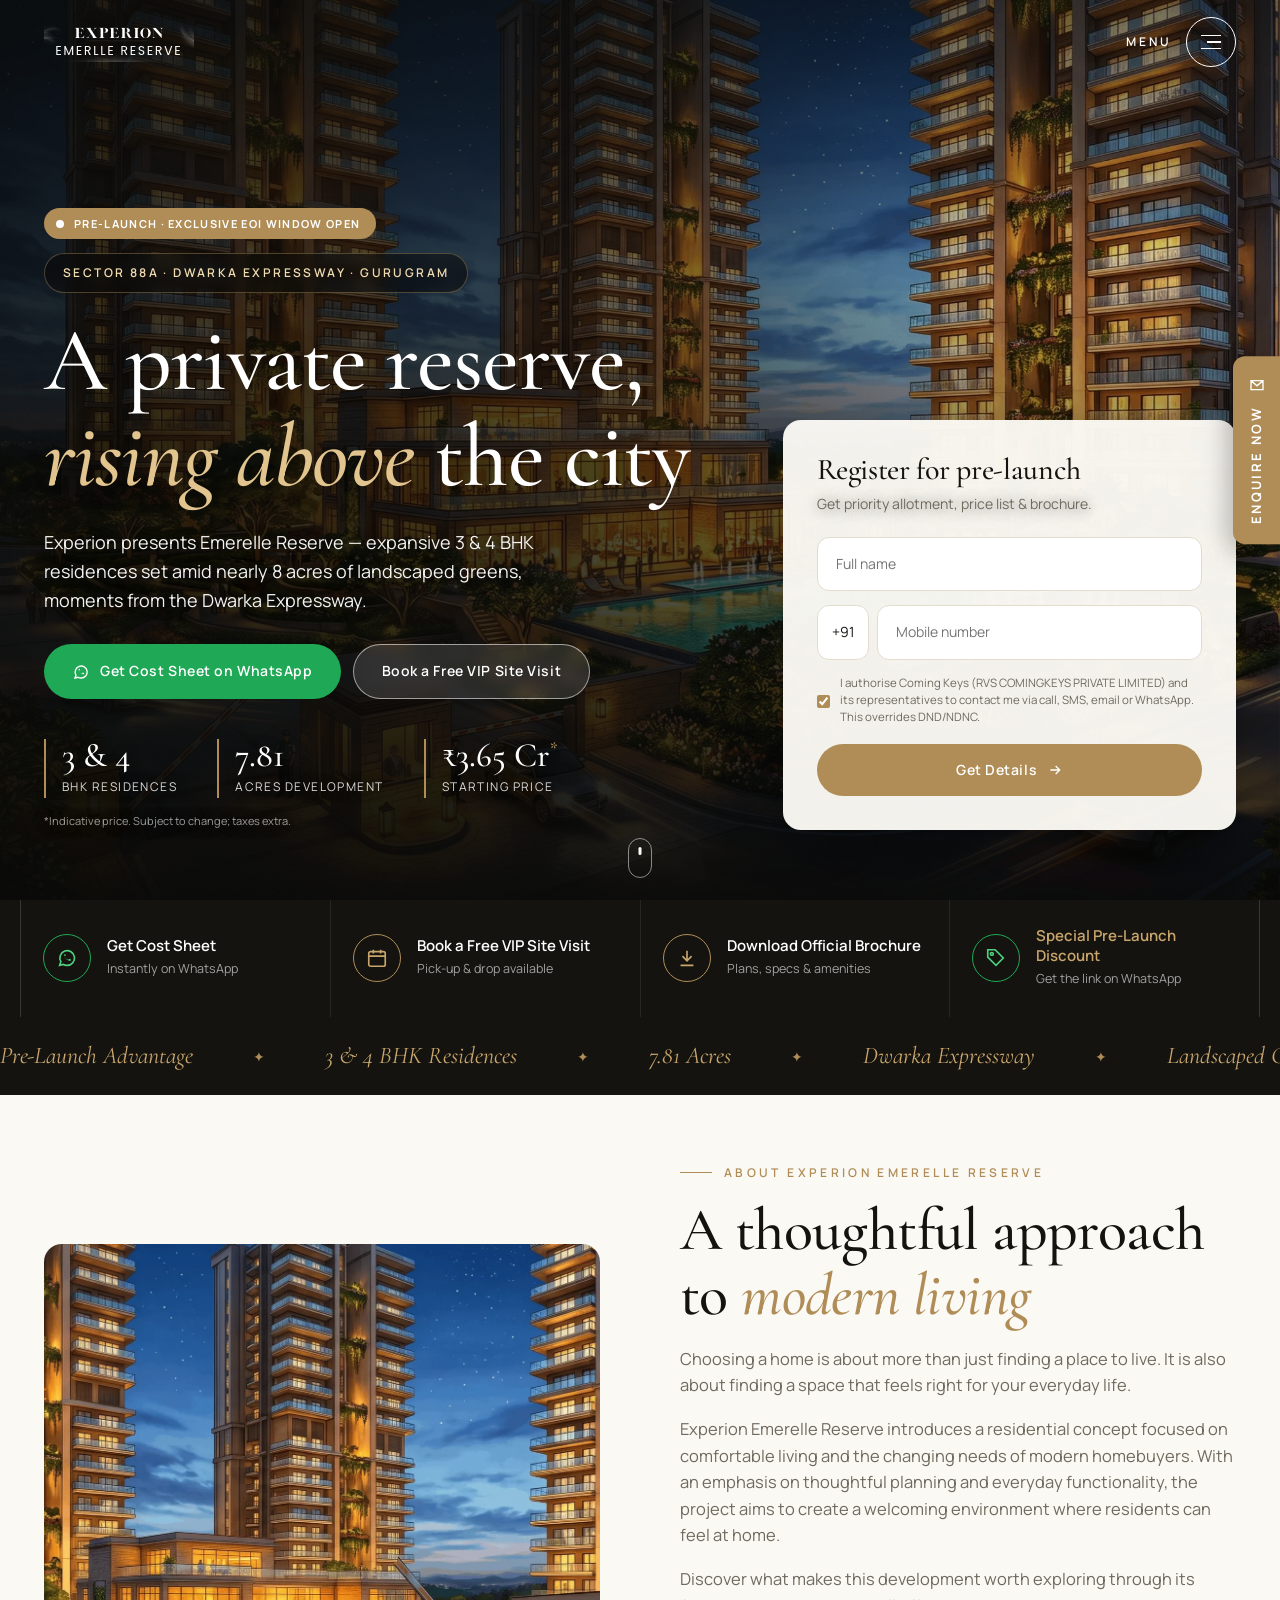
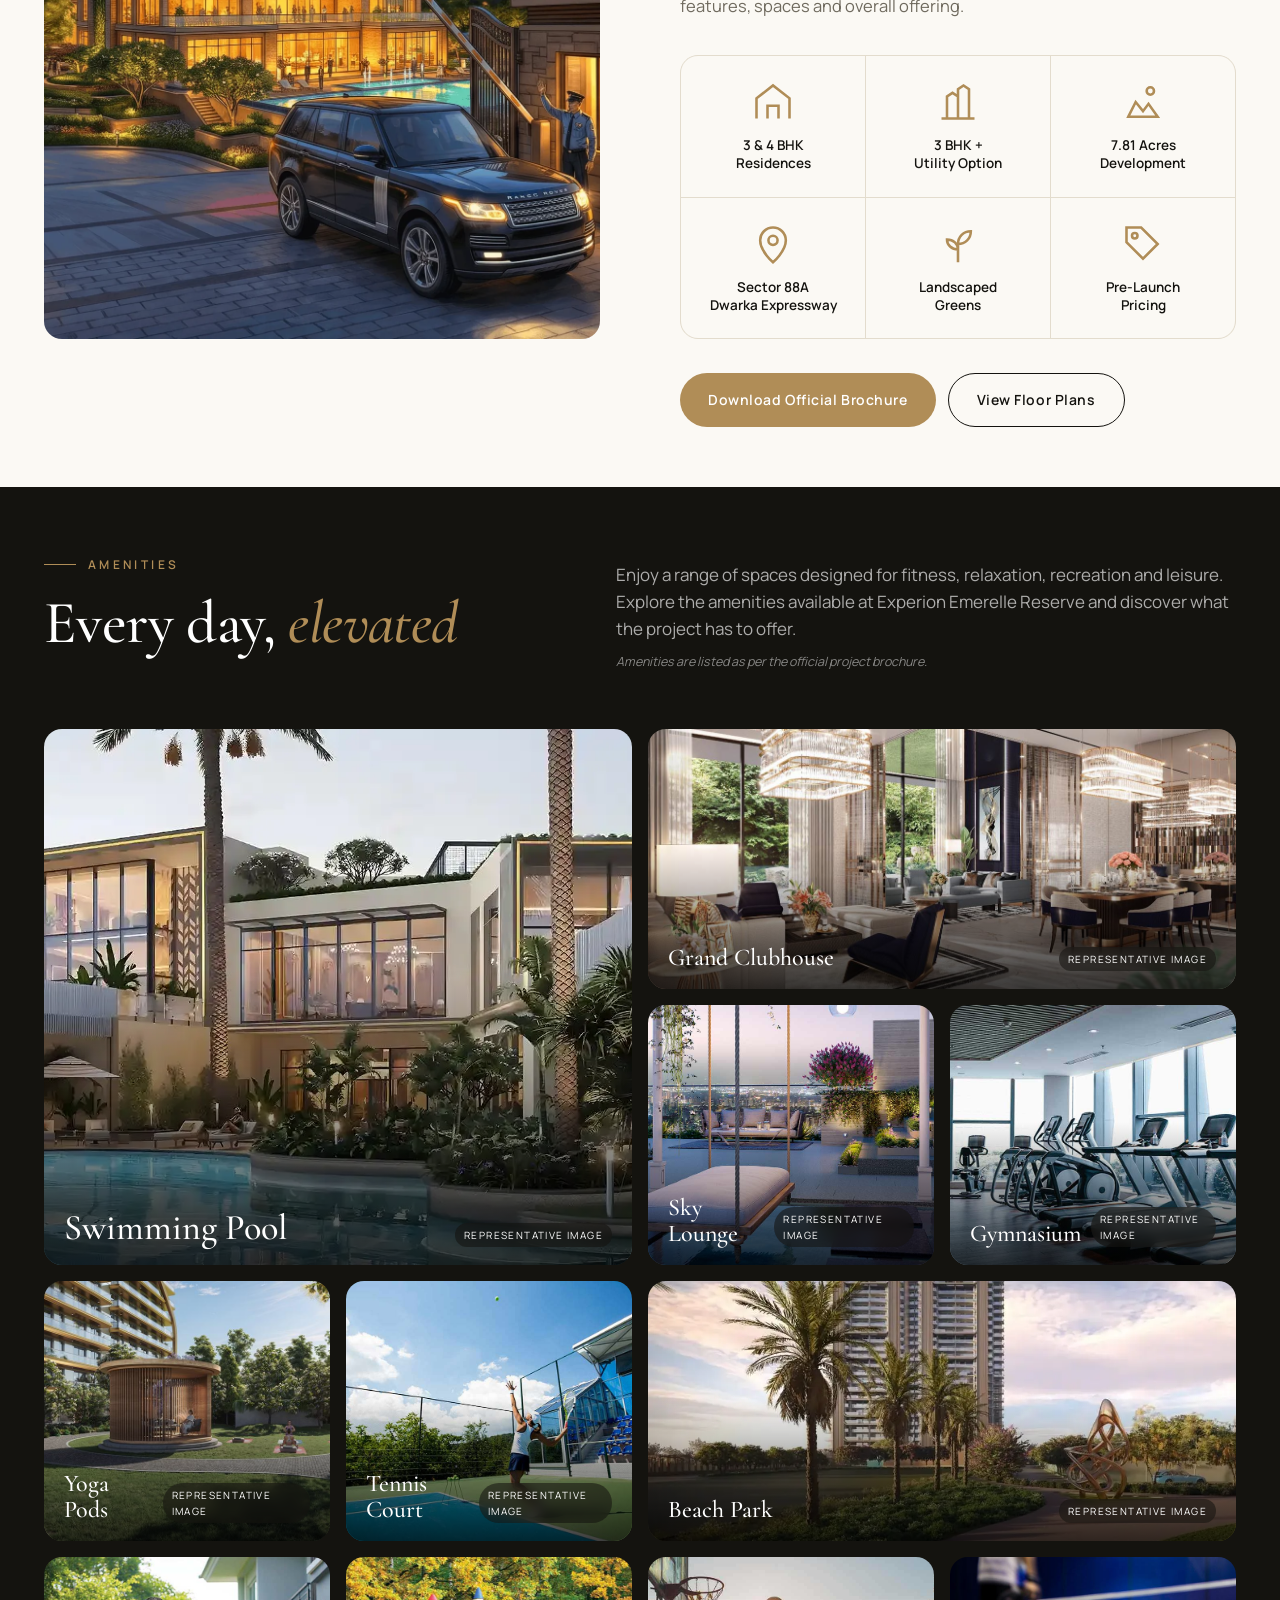
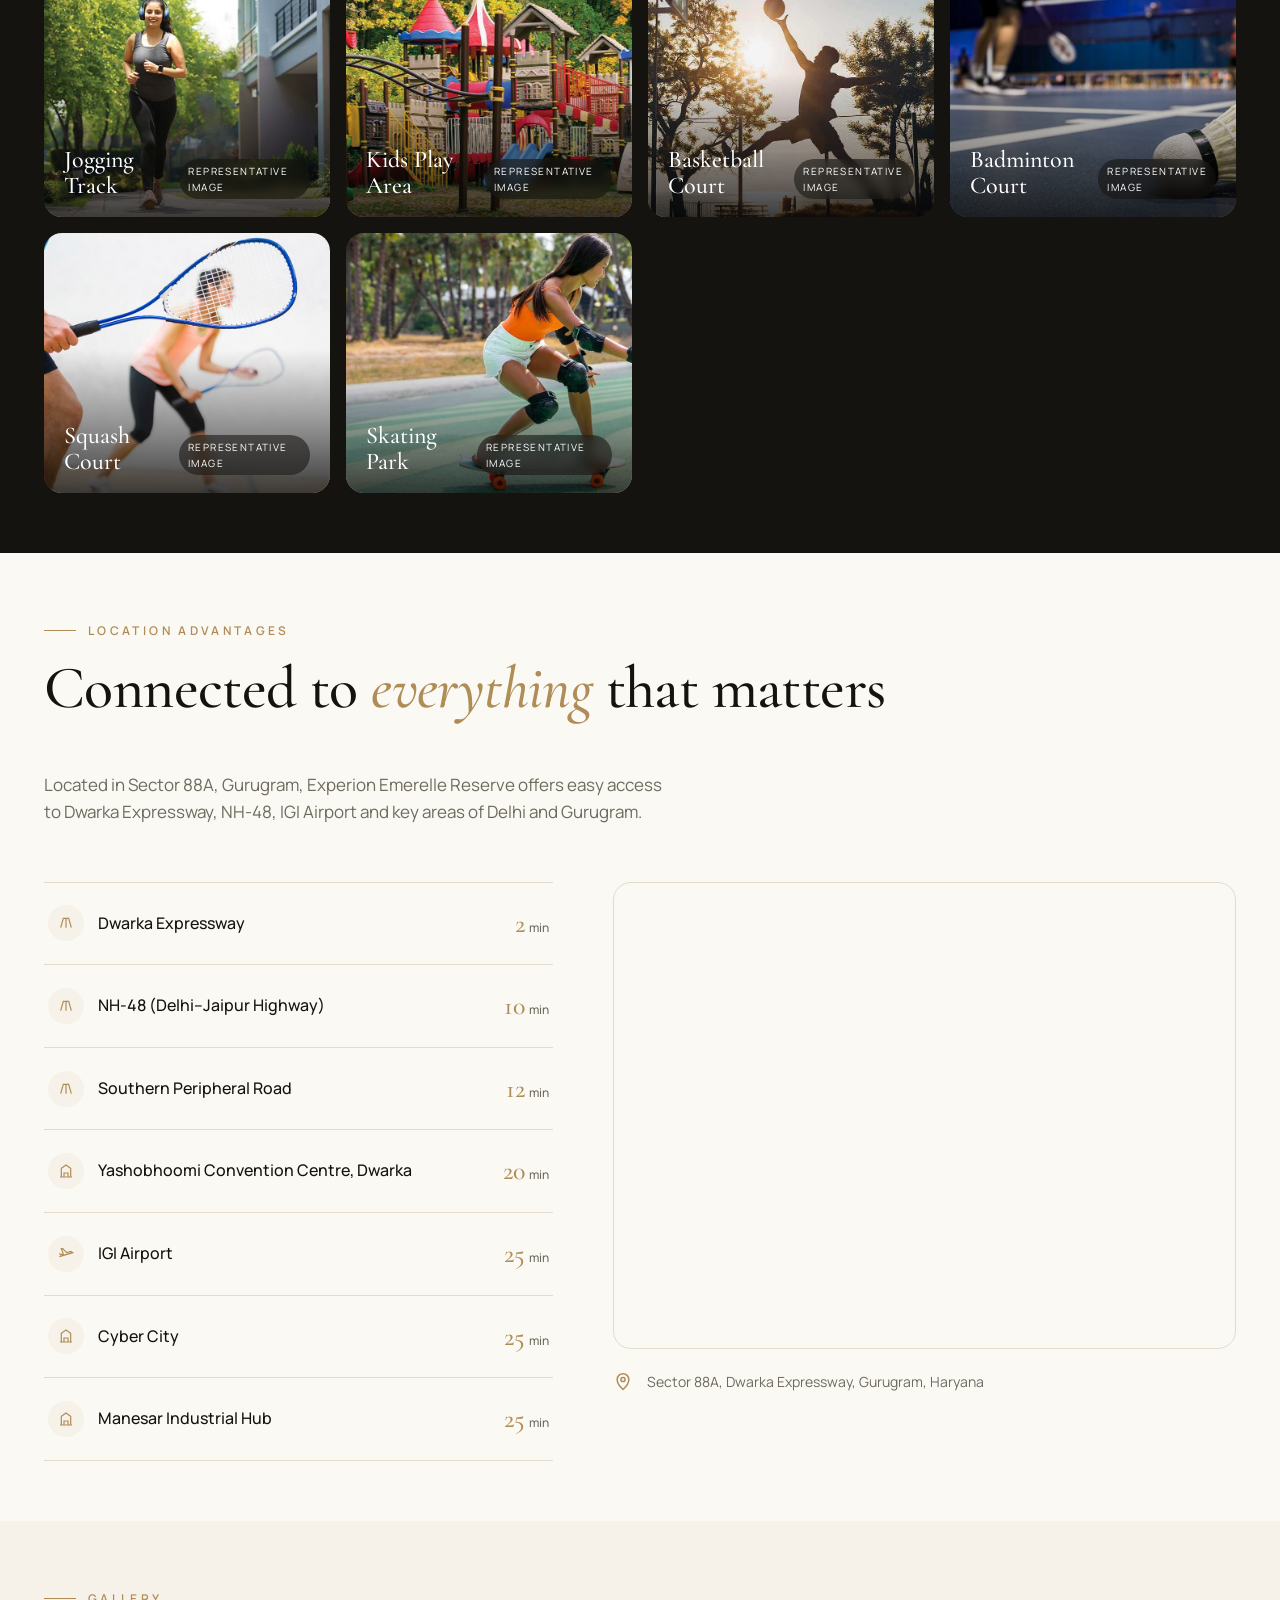
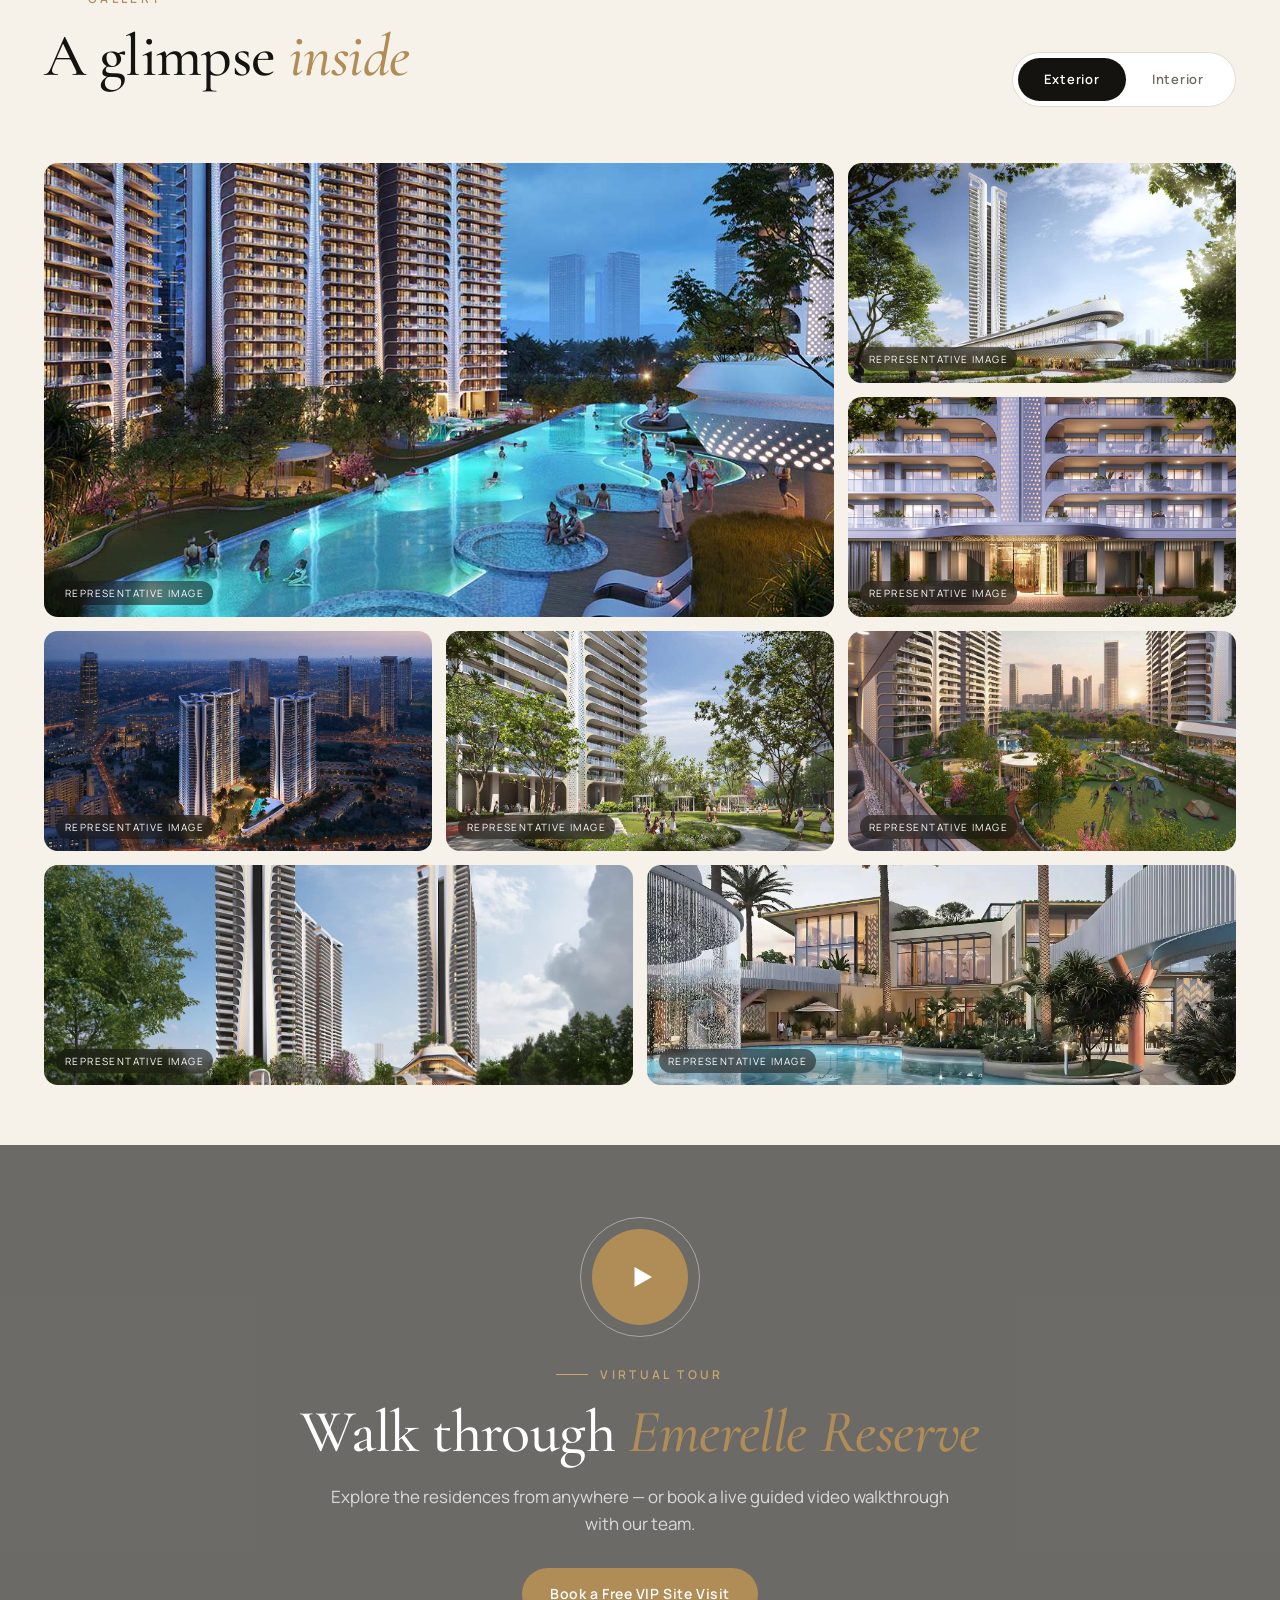
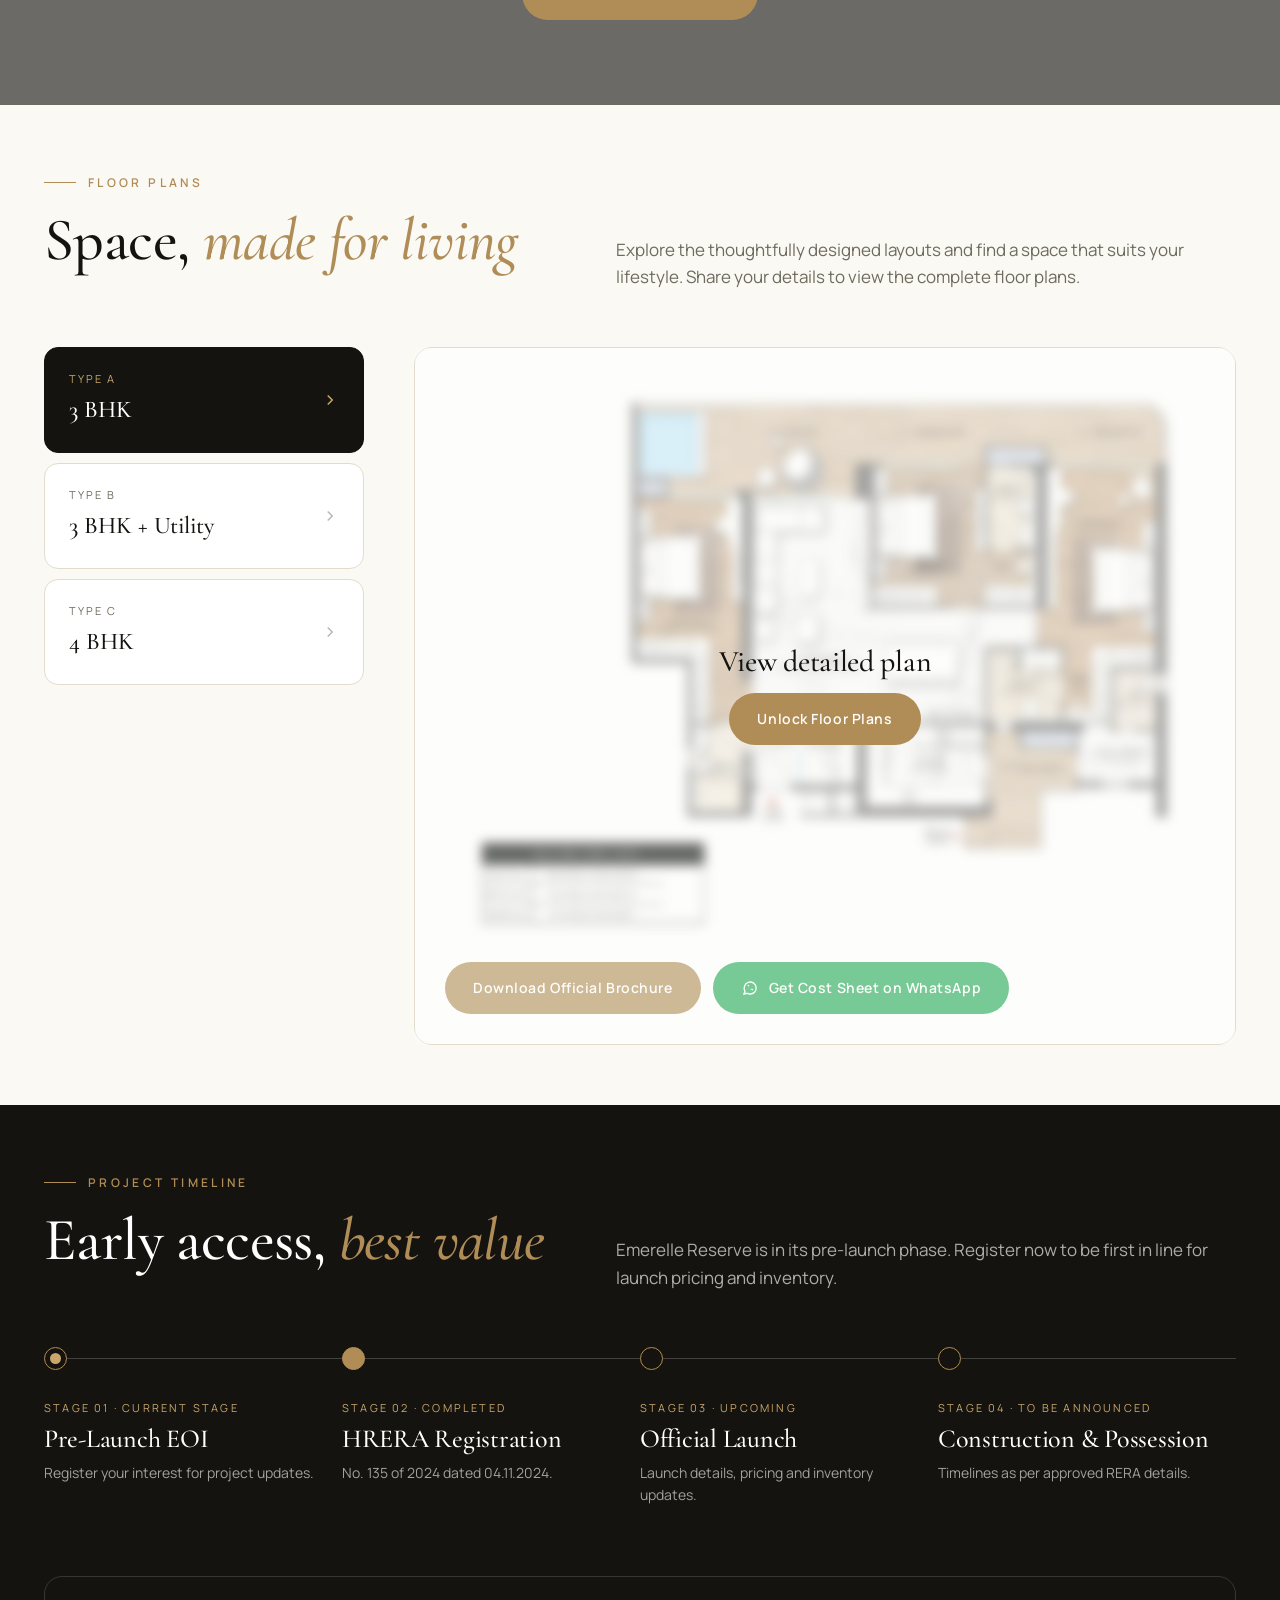
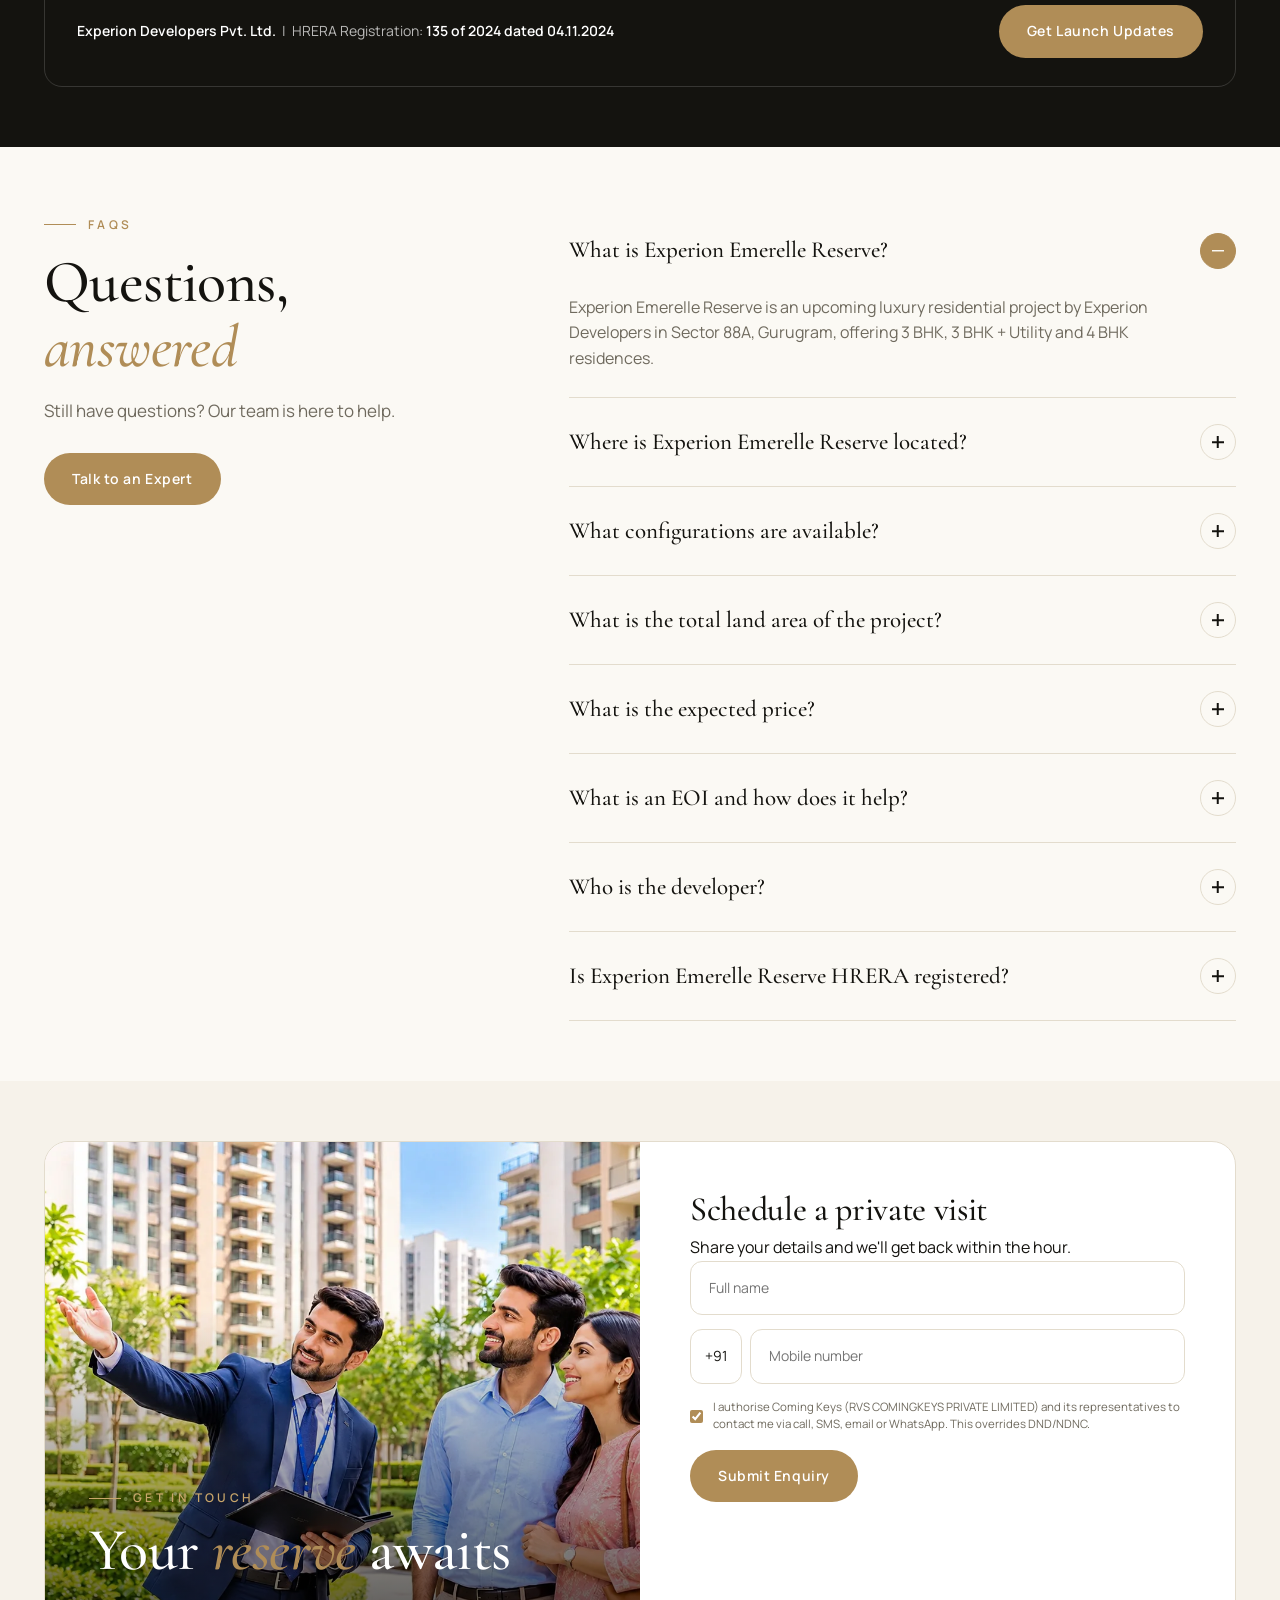
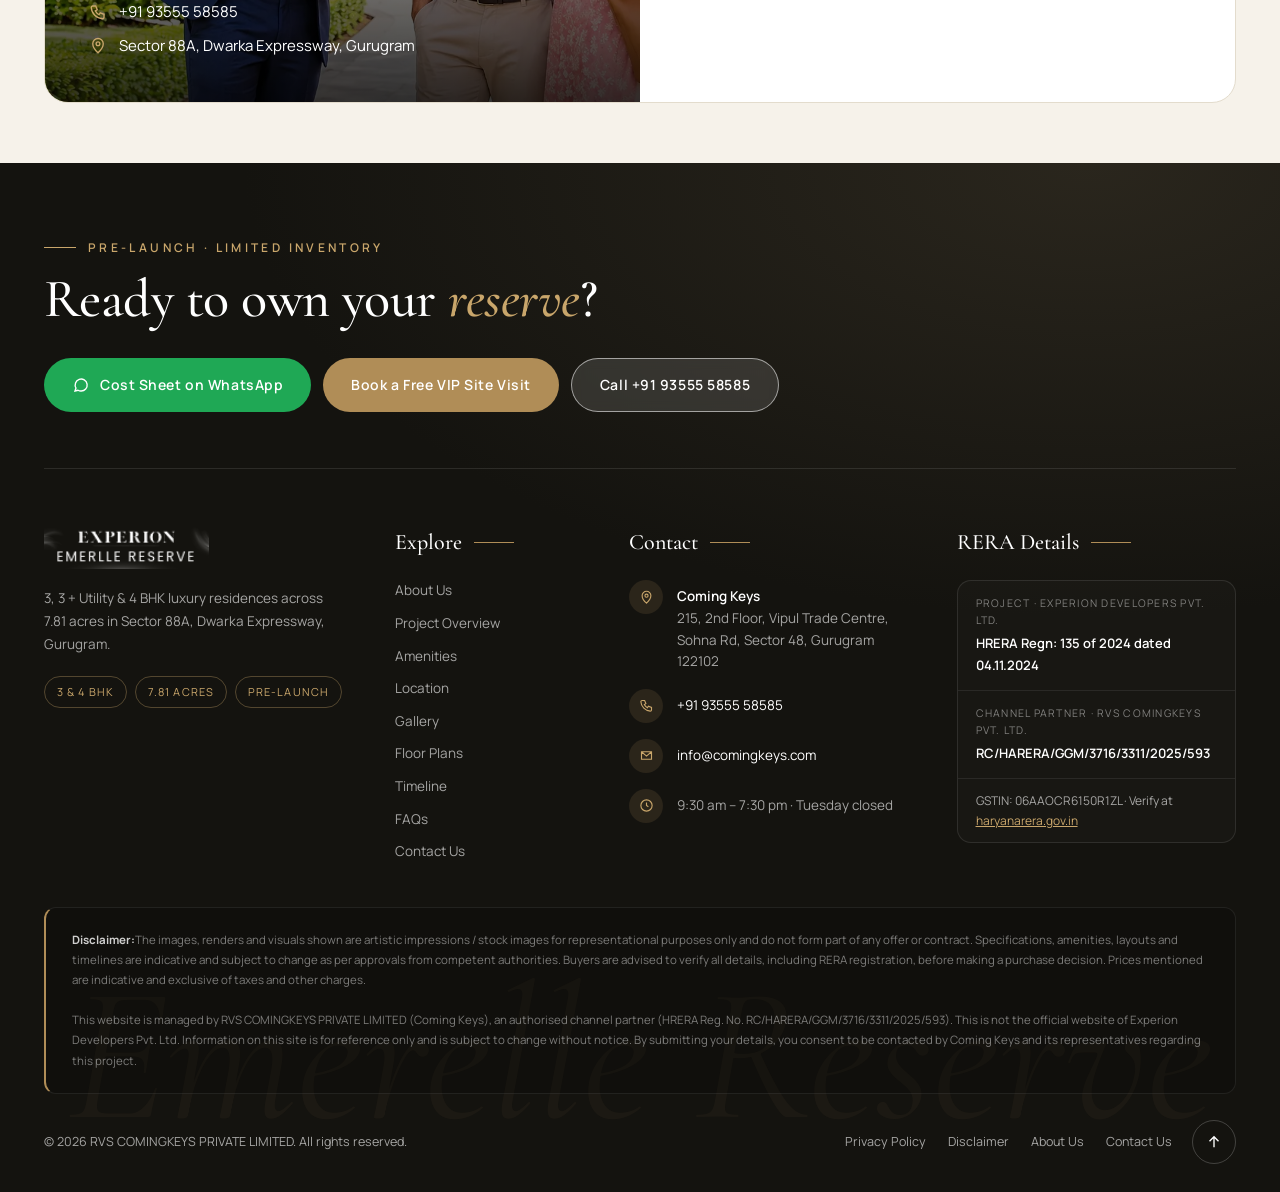
==== commit 2439835e: "page crete" ====
--- a/index.html
+++ b/index.html
@@ -46,15 +46,16 @@
         </svg></button>
     </div>
     <nav class="drawer-menu">
-      <a href="#about"><small>01</small>About</a>
-      <a href="#amenities"><small>02</small>Amenities</a>
-      <a href="#location"><small>03</small>Location</a>
-      <a href="#gallery"><small>04</small>Gallery</a>
-      <a href="#tour"><small>05</small>Virtual Tour</a>
-      <a href="#floorplans"><small>06</small>Floor Plans</a>
-      <a href="#construction"><small>07</small>Construction</a>
-      <a href="#faqs"><small>08</small>FAQs</a>
-      <a href="#contact"><small>09</small>Contact</a>
+      <a href="#about"><small>01</small>About Project</a>
+      <a href="about-us.html"><small>02</small>About Us (Coming Keys)</a>
+      <a href="#amenities"><small>03</small>Amenities</a>
+      <a href="#location"><small>04</small>Location</a>
+      <a href="#gallery"><small>05</small>Gallery</a>
+      <a href="#tour"><small>06</small>Virtual Tour</a>
+      <a href="#floorplans"><small>07</small>Floor Plans</a>
+      <a href="#construction"><small>08</small>Timeline</a>
+      <a href="#faqs"><small>09</small>FAQs</a>
+      <a href="contact-us.html"><small>10</small>Contact Us</a>
     </nav>
     <div class="drawer-foot">
       <button class="btn btn-brass" data-open="enquire">Enquire Now</button>
@@ -170,10 +171,10 @@
     <div class="wrap about-grid">
       <div class="about-img rv">
         <!-- TODO: replace with an official Experion Emerelle Reserve render -->
-        <img src="assets/images/gallery/exterior/2.jpg" alt="Experion Emerelle Reserve – representative image"
-          loading="lazy">
-        <div class="float"><b>7.81</b><small>acres of thoughtfully planned, landscaped living on Dwarka
-            Expressway.</small></div>
+        <img src="assets/images/amenities/Experion-Emerelle-Reserve-Below-Baner.webp"
+          alt="Experion Emerelle Reserve – representative image" loading="lazy">
+        <!-- <div class="float"><b>7.81</b><small>acres of thoughtfully planned, landscaped living on Dwarka
+            Expressway.</small></div> -->
       </div>
       <div class="about-copy rv">
         <span class="eyebrow">About Experion Emerelle Reserve</span>
@@ -229,8 +230,7 @@
       </div>
       <!-- TODO: replace images with official Experion Emerelle Reserve amenity renders -->
       <div class="amen-grid" data-lightbox="amen">
-        <figure class="am big rv"><img src="assets/images/amenities/night-poolnew.jpg" alt="Swimming Pool"
-            loading="lazy">
+        <figure class="am big rv"><img src="assets/images/amenities/Pool.webp" alt="Swimming Pool" loading="lazy">
           <figcaption><b>Swimming Pool</b><span class="tag">Representative Image</span></figcaption>
         </figure>
         <figure class="am wide rv"><img src="assets/images/gallery/interior/clubhouse.jpg" alt="Clubhouse"
@@ -243,13 +243,13 @@
         <figure class="am rv"><img src="assets/images/amenities/gymnew.jpg" alt="Gymnasium" loading="lazy">
           <figcaption><b>Gymnasium</b><span class="tag">Representative Image</span></figcaption>
         </figure>
-        <figure class="am rv"><img src="assets/images/amenities/yoganew.jpg" alt="Yoga Pods" loading="lazy">
+        <figure class="am rv"><img src="assets/images/amenities/Yoga-pods.webp" alt="Yoga Pods" loading="lazy">
           <figcaption><b>Yoga Pods</b><span class="tag">Representative Image</span></figcaption>
         </figure>
         <figure class="am rv"><img src="assets/images/amenities/tennisnew.jpg" alt="Tennis Court" loading="lazy">
           <figcaption><b>Tennis Court</b><span class="tag">Representative Image</span></figcaption>
         </figure>
-        <figure class="am wide rv"><img src="assets/images/amenities/beach-parknew.jpg" alt="Beach Park" loading="lazy">
+        <figure class="am wide rv"><img src="assets/images/amenities/Beach-park.webp" alt="Beach Park" loading="lazy">
           <figcaption><b>Beach Park</b><span class="tag">Representative Image</span></figcaption>
         </figure>
         <figure class="am rv"><img src="assets/images/amenities/joggingnew.jpg" alt="Jogging Track" loading="lazy">
@@ -355,7 +355,7 @@
             class="tag">Representative Image</span></figure>
         <figure class="g s6"><img src="assets/images/gallery/exterior/7.jpg" alt="Exterior view 7" loading="lazy"><span
             class="tag">Representative Image</span></figure>
-        <figure class="g s6"><img src="assets/images/amenities/night-poolnew.jpg" alt="Pool" loading="lazy"><span
+        <figure class="g s6"><img src="assets/images/amenities/Pool.webp" alt="Pool" loading="lazy"><span
             class="tag">Representative Image</span></figure>
       </div>
       <div class="gal-grid" id="int" data-lightbox="int">
@@ -637,9 +637,10 @@
         <div>
           <h4>Explore</h4>
           <nav class="foot-links">
-            <a href="#about">About</a><a href="#amenities">Amenities</a><a href="#location">Location</a><a
-              href="#gallery">Gallery</a><a href="#floorplans">Floor Plans</a><a href="#construction">Timeline</a><a
-              href="#faqs">FAQs</a><a href="#contact">Contact</a>
+            <a href="about-us.html">About Us</a><a href="#about">Project Overview</a><a
+              href="#amenities">Amenities</a><a href="#location">Location</a><a href="#gallery">Gallery</a><a
+              href="#floorplans">Floor Plans</a><a href="#construction">Timeline</a><a href="#faqs">FAQs</a><a
+              href="contact-us.html">Contact Us</a>
           </nav>
         </div>
 
@@ -688,7 +689,8 @@
       <div class="foot-bottom">
         <span>© 2026 RVS COMINGKEYS PRIVATE LIMITED. All rights reserved.</span>
         <span class="foot-legal"><a href="privacy-policy.html">Privacy Policy</a><a
-            href="privacy-policy.html#disclaimer">Disclaimer</a></span>
+            href="privacy-policy.html#disclaimer">Disclaimer</a><a href="about-us.html">About Us</a><a
+            href="contact-us.html">Contact Us</a></span>
         <a href="#top" class="to-top" aria-label="Back to top"><svg viewBox="0 0 24 24" fill="none"
             stroke="currentColor" stroke-width="1.8">
             <path d="M12 19V5M6 11l6-6 6 6" />
--- a/assets/css/style.css
+++ b/assets/css/style.css
@@ -435,7 +435,7 @@
 .hero-bg {
   position: absolute;
   inset: 0;
-  background: url("../images/gallery/exterior/1.jpg") center/cover;
+  background: url("../images/amenities/banner.webp") center/cover;
   transform: scale(1.08);
   animation: zoom 14s ease-out forwards
 }
@@ -1464,7 +1464,7 @@
 }
 
 .contact-img {
-  background: url("../images/amenities/night-poolnew.jpg") center/cover;
+  background: url("../images/visit-plan.webp") center/cover;
   min-height: 560px;
   position: relative;
   color: #fff;
@@ -1708,8 +1708,8 @@
   width: 15px
 }
 
-.foot-contact li > a,
-.foot-contact li > span {
+.foot-contact li>a,
+.foot-contact li>span {
   padding-top: 6px
 }
 
@@ -2485,6 +2485,7 @@
     transform: none
   }
 }
+
 /* Highlight line icons */
 .hl svg {
   width: 44px;
@@ -2743,9 +2744,20 @@
 }
 
 @keyframes nudge {
-  0%, 70%, 100% { transform: rotate(0) }
-  78% { transform: rotate(-14deg) }
-  86% { transform: rotate(14deg) }
+
+  0%,
+  70%,
+  100% {
+    transform: rotate(0)
+  }
+
+  78% {
+    transform: rotate(-14deg)
+  }
+
+  86% {
+    transform: rotate(14deg)
+  }
 }
 
 .side-enquire:hover {
@@ -2764,3 +2776,558 @@
     display: none
   }
 }
+
+/* ============================================================
+   ABOUT US & CONTACT US PAGES
+   ============================================================ */
+
+/* Page Hero Header */
+.page-hero {
+  position: relative;
+  background: radial-gradient(120% 80% at 85% 0%, #2a261d 0%, var(--ink) 55%);
+  color: #fff;
+  padding: 130px 0 70px;
+  text-align: center;
+  border-bottom: 1px solid rgba(201, 166, 107, .25);
+}
+
+.page-hero .eyebrow {
+  justify-content: center;
+  margin-bottom: 12px;
+}
+
+.page-hero .eyebrow::before {
+  display: none;
+}
+
+.page-hero h1 {
+  font-size: clamp(38px, 5.5vw, 62px);
+  color: #fff;
+  margin-bottom: 16px;
+  line-height: 1.12;
+}
+
+.page-hero h1 em {
+  color: var(--brass-2);
+  font-style: italic;
+}
+
+.page-hero .lead {
+  font-size: 16px;
+  color: rgba(255, 255, 255, .75);
+  max-width: 760px;
+  margin: 0 auto 20px;
+  line-height: 1.65;
+}
+
+.page-hero-meta {
+  display: inline-flex;
+  align-items: center;
+  gap: 16px;
+  flex-wrap: wrap;
+  justify-content: center;
+  padding: 10px 20px;
+  background: rgba(255, 255, 255, .05);
+  border: 1px solid rgba(201, 166, 107, .3);
+  border-radius: 50px;
+  font-size: 13px;
+  color: var(--brass-2);
+}
+
+.page-hero-meta span {
+  display: inline-flex;
+  align-items: center;
+  gap: 6px;
+}
+
+/* 2-Column Content Layouts */
+.content-grid-2 {
+  display: grid;
+  grid-template-columns: 1fr 1fr;
+  gap: 50px;
+  align-items: center;
+}
+
+.content-grid-2.align-start {
+  align-items: start;
+}
+
+.content-grid-2.flip {
+  direction: rtl;
+}
+
+.content-grid-2.flip>* {
+  direction: ltr;
+}
+
+/* Image Presentation Cards */
+.img-card {
+  position: relative;
+  border-radius: var(--radius);
+  overflow: hidden;
+  box-shadow: 0 20px 50px rgba(0, 0, 0, .12);
+  border: 1px solid var(--line);
+  background: #fff;
+}
+
+.img-card img {
+  width: 100%;
+  height: auto;
+  object-fit: cover;
+  transition: transform .6s ease;
+}
+
+.img-card:hover img {
+  transform: scale(1.02);
+}
+
+.img-card .caption {
+  padding: 12px 18px;
+  font-size: 12.5px;
+  color: var(--muted);
+  background: #fff;
+  border-top: 1px solid var(--line);
+  text-align: center;
+}
+
+/* Legal Spec List / Info Box */
+.info-card {
+  background: #fff;
+  border: 1px solid var(--line);
+  border-radius: var(--radius);
+  padding: 34px;
+  box-shadow: 0 10px 30px rgba(0, 0, 0, .05);
+}
+
+.info-card h3 {
+  font-size: 26px;
+  margin-bottom: 20px;
+  color: var(--ink);
+}
+
+.info-list {
+  list-style: none;
+  display: flex;
+  flex-direction: column;
+  gap: 14px;
+}
+
+.info-list li {
+  display: flex;
+  align-items: flex-start;
+  gap: 12px;
+  font-size: 14.5px;
+  line-height: 1.5;
+  color: #3d3a33;
+}
+
+.info-list li i {
+  flex-shrink: 0;
+  width: 24px;
+  height: 24px;
+  border-radius: 50%;
+  background: rgba(201, 166, 107, .15);
+  color: var(--brass);
+  display: flex;
+  align-items: center;
+  justify-content: center;
+  font-size: 11px;
+  margin-top: 2px;
+}
+
+.info-list li b {
+  color: var(--ink);
+  min-width: 140px;
+}
+
+/* Stats Counter Strip */
+.stats-strip {
+  background: radial-gradient(120% 80% at 85% 0%, #2a261d 0%, var(--ink) 55%);
+  color: #fff;
+  padding: 55px 0;
+  border-top: 1px solid rgba(201, 166, 107, .2);
+  border-bottom: 1px solid rgba(201, 166, 107, .2);
+}
+
+.stats-grid {
+  display: grid;
+  grid-template-columns: repeat(5, 1fr);
+  gap: 20px;
+  text-align: center;
+}
+
+.stat-item {
+  padding: 10px;
+}
+
+.stat-item b {
+  display: block;
+  font-family: var(--serif);
+  font-size: clamp(38px, 4vw, 54px);
+  color: var(--brass-2);
+  line-height: 1;
+  margin-bottom: 8px;
+}
+
+.stat-item span {
+  font-size: 13px;
+  text-transform: uppercase;
+  letter-spacing: .12em;
+  color: rgba(255, 255, 255, .7);
+  font-weight: 500;
+}
+
+/* Vision & Mission Cards */
+.vm-grid {
+  display: grid;
+  grid-template-columns: 1fr 1fr;
+  gap: 24px;
+  margin-top: 30px;
+}
+
+.vm-card {
+  background: #fff;
+  border: 1px solid var(--line);
+  border-top: 4px solid var(--brass);
+  border-radius: var(--radius);
+  padding: 30px 26px;
+  box-shadow: 0 8px 24px rgba(0, 0, 0, .04);
+}
+
+.vm-card h4 {
+  font-size: 20px;
+  color: var(--ink);
+  margin-bottom: 12px;
+  display: flex;
+  align-items: center;
+  gap: 10px;
+  font-family: var(--serif);
+  letter-spacing: 0;
+}
+
+.vm-card h4 span {
+  color: var(--brass);
+}
+
+.vm-card p {
+  font-size: 14px;
+  color: #555046;
+  line-height: 1.65;
+}
+
+/* Team Management Grid */
+.team-grid {
+  display: grid;
+  grid-template-columns: repeat(2, minmax(280px, 360px));
+  justify-content: center;
+  gap: 34px;
+  margin-top: 40px;
+}
+
+.team-card {
+  background: #fff;
+  border-radius: var(--radius);
+  overflow: hidden;
+  border: 1px solid var(--line);
+  box-shadow: 0 12px 36px rgba(0, 0, 0, .06);
+  text-align: center;
+  transition: transform .3s ease, box-shadow .3s ease;
+}
+
+.team-card:hover {
+  transform: translateY(-6px);
+  box-shadow: 0 20px 48px rgba(0, 0, 0, .12);
+}
+
+.team-card img {
+  width: 100%;
+  height: 380px;
+  object-fit: cover;
+  background: #f0ece3;
+}
+
+.team-info {
+  padding: 24px 20px;
+}
+
+.team-info h4 {
+  font-size: 24px;
+  font-family: var(--serif);
+  color: var(--ink);
+  margin-bottom: 4px;
+}
+
+.team-info p {
+  font-size: 13.5px;
+  color: var(--brass);
+  text-transform: uppercase;
+  letter-spacing: .12em;
+  font-weight: 600;
+}
+
+/* Awards Slider */
+.awards-section {
+  background: var(--paper);
+  position: relative;
+}
+
+.awards-header {
+  display: flex;
+  align-items: flex-end;
+  justify-content: space-between;
+  gap: 24px;
+  margin-bottom: 34px;
+  text-align: left;
+}
+
+.awards-header .lead {
+  margin: 0;
+  color: var(--muted);
+  font-size: 15.5px;
+  max-width: 600px;
+  line-height: 1.6;
+}
+
+.awards-nav {
+  display: flex;
+  align-items: center;
+  gap: 12px;
+  flex-shrink: 0;
+}
+
+.awards-btn {
+  width: 46px;
+  height: 46px;
+  border-radius: 50%;
+  border: 1px solid var(--line);
+  background: #fff;
+  color: var(--ink);
+  display: flex;
+  align-items: center;
+  justify-content: center;
+  transition: all .25s ease;
+  box-shadow: 0 4px 12px rgba(0, 0, 0, .05);
+}
+
+.awards-btn svg {
+  width: 20px;
+  height: 20px;
+  transition: transform .2s ease;
+}
+
+.awards-btn:hover {
+  background: var(--brass);
+  border-color: var(--brass);
+  color: #fff;
+  transform: translateY(-2px);
+  box-shadow: 0 8px 20px rgba(176, 141, 87, .3);
+}
+
+.awards-btn:active {
+  transform: scale(.95);
+}
+
+.awards-btn.awards-prev:hover svg {
+  transform: translateX(-2px);
+}
+
+.awards-btn.awards-next:hover svg {
+  transform: translateX(2px);
+}
+
+.awards-slider-viewport {
+  position: relative;
+  width: 100%;
+  overflow: hidden;
+  padding: 10px 4px 20px;
+}
+
+.awards-slider-track {
+  display: flex;
+  gap: 20px;
+  overflow-x: auto;
+  scroll-behavior: smooth;
+  scroll-snap-type: x proximity;
+  -webkit-overflow-scrolling: touch;
+  scrollbar-width: none;
+  padding: 8px 4px;
+}
+
+.awards-slider-track::-webkit-scrollbar {
+  display: none;
+}
+
+.award-slide {
+  flex: 0 0 calc((100% - 60px) / 4);
+  scroll-snap-align: start;
+}
+
+.award-slide .award-box {
+  background: #fff;
+  border: 1px solid var(--line);
+  border-radius: var(--radius);
+  padding: 24px 18px;
+  display: flex;
+  align-items: center;
+  justify-content: center;
+  height: 160px;
+  box-shadow: 0 6px 20px rgba(0, 0, 0, .04);
+  transition: transform .3s ease, box-shadow .3s ease, border-color .3s ease;
+}
+
+.award-slide .award-box:hover {
+  transform: translateY(-6px);
+  box-shadow: 0 14px 32px rgba(0, 0, 0, .1);
+  border-color: var(--brass);
+}
+
+.award-slide .award-box img {
+  max-width: 100%;
+  max-height: 105px;
+  object-fit: contain;
+}
+
+@media(max-width: 1024px) {
+  .award-slide {
+    flex: 0 0 calc((100% - 40px) / 3);
+  }
+}
+
+@media(max-width: 768px) {
+  .awards-header {
+    flex-direction: column;
+    align-items: flex-start;
+  }
+
+  .awards-nav {
+    margin-top: 10px;
+  }
+
+  .award-slide {
+    flex: 0 0 calc((100% - 20px) / 2);
+  }
+
+  .award-slide .award-box {
+    height: 135px;
+    padding: 16px 12px;
+  }
+
+  .award-slide .award-box img {
+    max-height: 85px;
+  }
+}
+
+@media(max-width: 480px) {
+  .award-slide {
+    flex: 0 0 78%;
+  }
+}
+
+/* Contact Page Specifics */
+.contact-page-grid {
+  display: grid;
+  grid-template-columns: 1fr 1.15fr;
+  gap: 40px;
+  align-items: start;
+}
+
+.contact-channels {
+  display: flex;
+  flex-direction: column;
+  gap: 20px;
+  margin-bottom: 30px;
+}
+
+.channel-box {
+  display: flex;
+  align-items: flex-start;
+  gap: 16px;
+  padding: 20px;
+  background: #fff;
+  border: 1px solid var(--line);
+  border-radius: var(--radius);
+  box-shadow: 0 4px 16px rgba(0, 0, 0, .03);
+}
+
+.channel-box i {
+  width: 44px;
+  height: 44px;
+  border-radius: 50%;
+  background: rgba(201, 166, 107, .15);
+  color: var(--brass);
+  display: flex;
+  align-items: center;
+  justify-content: center;
+  flex-shrink: 0;
+}
+
+.channel-box i svg {
+  width: 20px;
+  height: 20px;
+}
+
+.channel-box div h4 {
+  font-size: 16px;
+  font-weight: 600;
+  margin-bottom: 4px;
+  color: var(--ink);
+}
+
+.channel-box div p,
+.channel-box div a {
+  font-size: 14.5px;
+  color: #555046;
+  line-height: 1.5;
+}
+
+.channel-box div a:hover {
+  color: var(--brass);
+}
+
+.map-wrapper {
+  margin-top: 50px;
+  border-radius: var(--radius);
+  overflow: hidden;
+  border: 1px solid var(--line);
+  box-shadow: 0 10px 30px rgba(0, 0, 0, .06);
+}
+
+.map-wrapper iframe {
+  display: block;
+  width: 100%;
+  height: 420px;
+  border: 0;
+}
+
+/* Mobile Responsiveness for Subpages */
+@media(max-width: 980px) {
+
+  .content-grid-2,
+  .contact-page-grid,
+  .vm-grid {
+    grid-template-columns: 1fr;
+    gap: 36px;
+  }
+
+  .stats-grid {
+    grid-template-columns: repeat(3, 1fr);
+  }
+
+  .team-grid {
+    grid-template-columns: 1fr;
+    max-width: 360px;
+    margin-left: auto;
+    margin-right: auto;
+  }
+}
+
+@media(max-width: 640px) {
+  .stats-grid {
+    grid-template-columns: repeat(2, 1fr);
+  }
+
+  .awards-grid {
+    grid-template-columns: repeat(3, 1fr);
+    gap: 12px;
+  }
+}
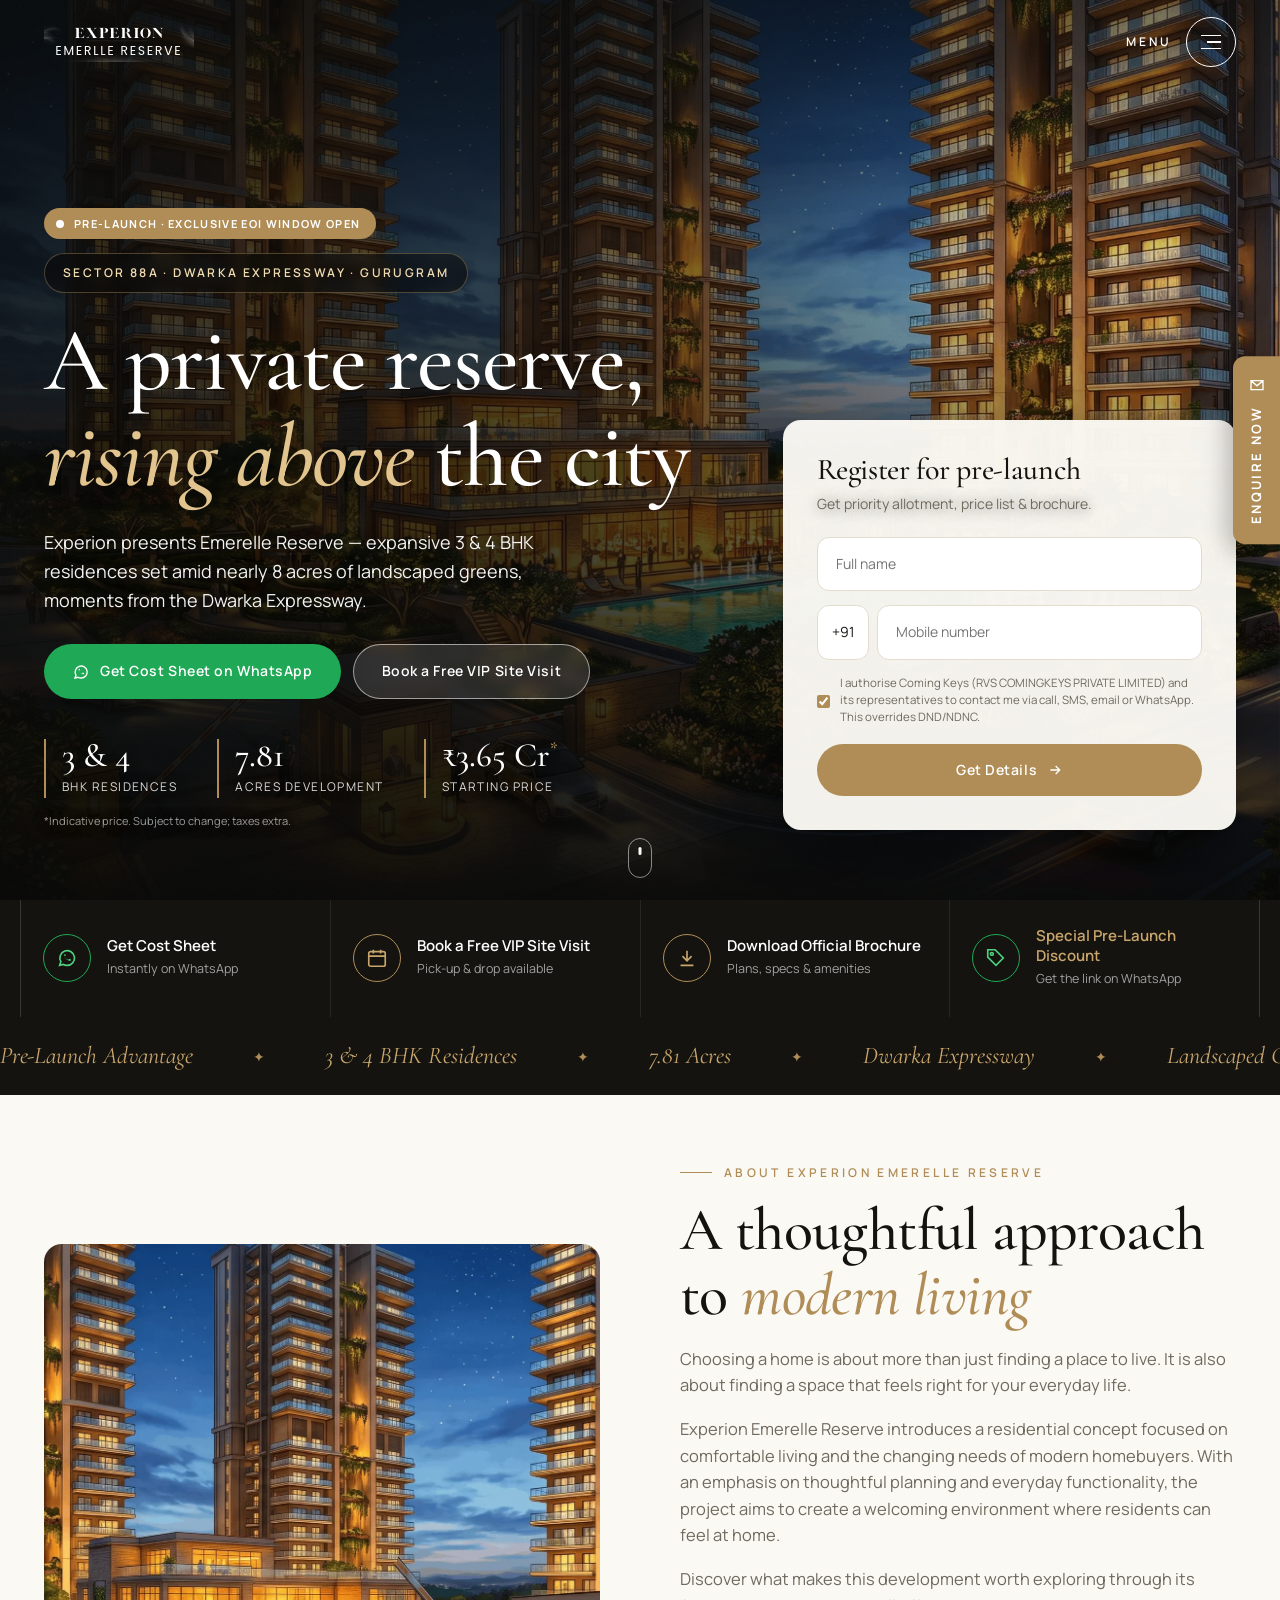
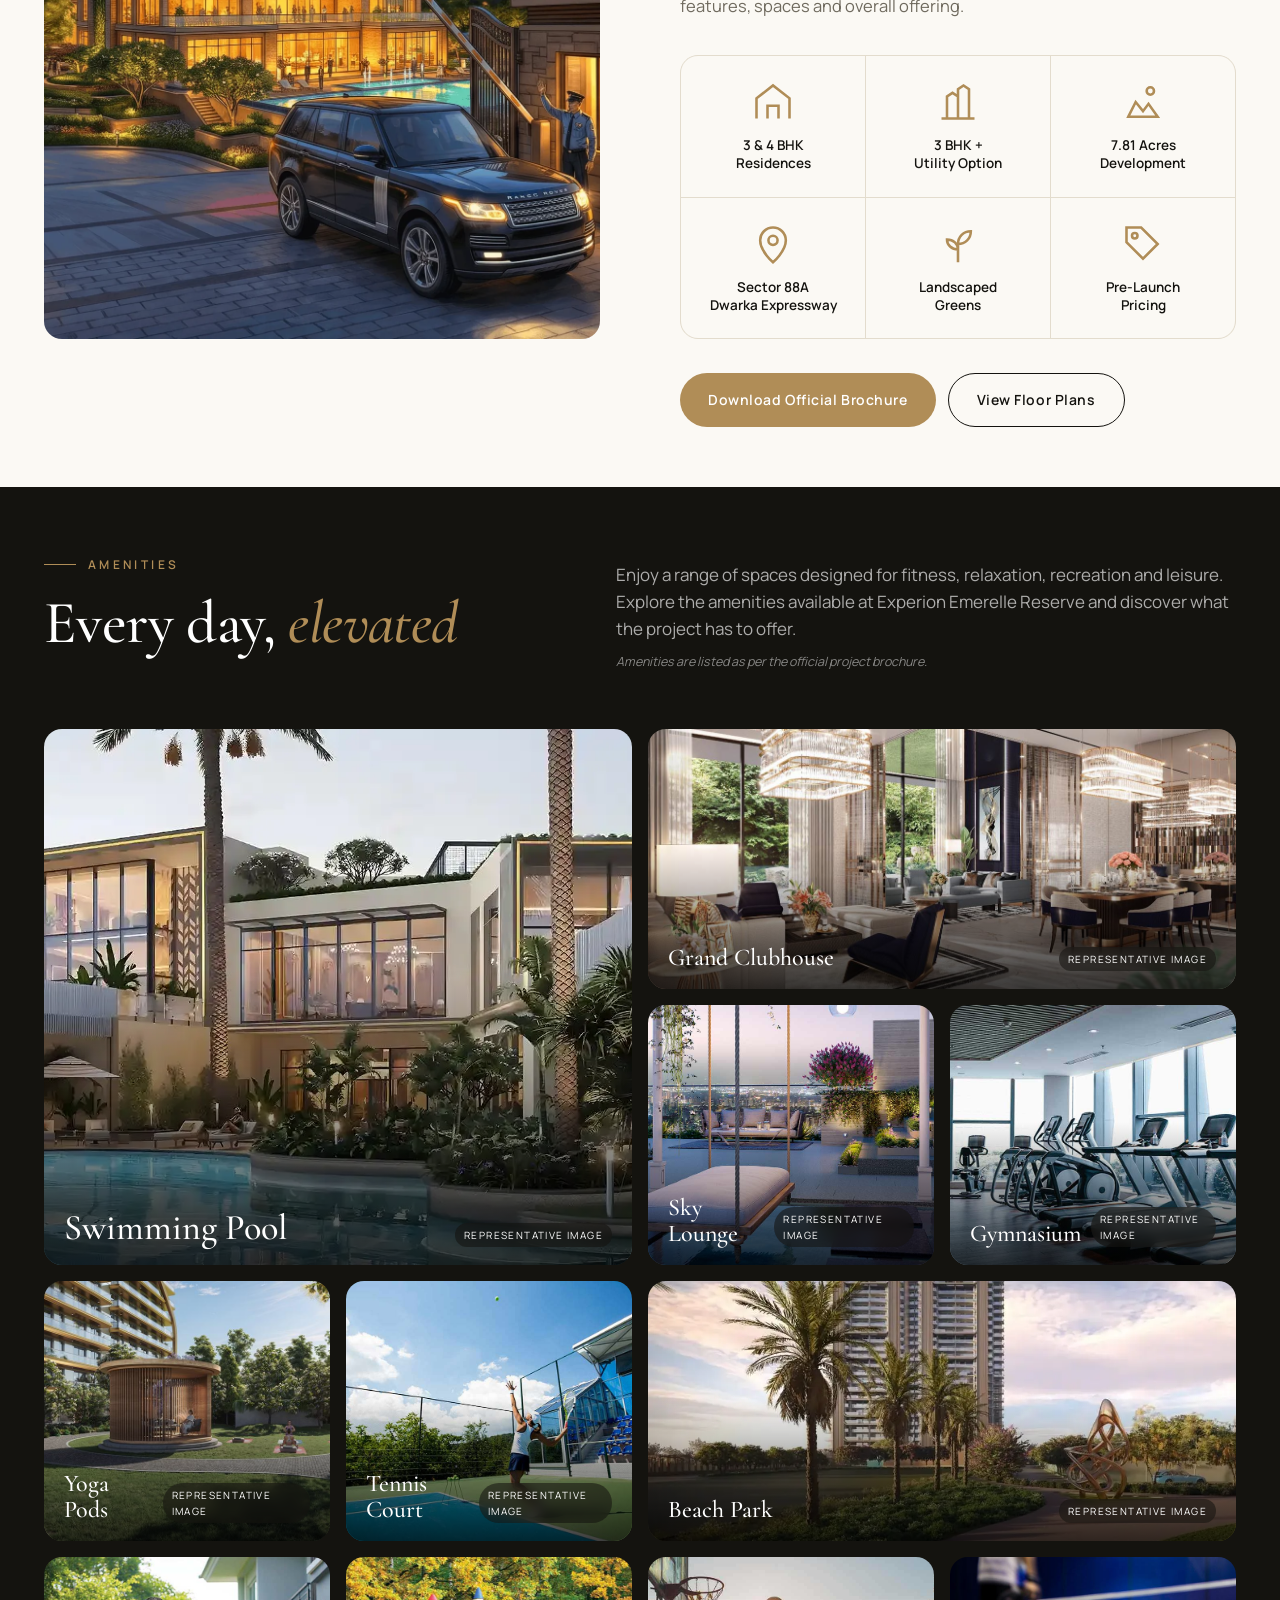
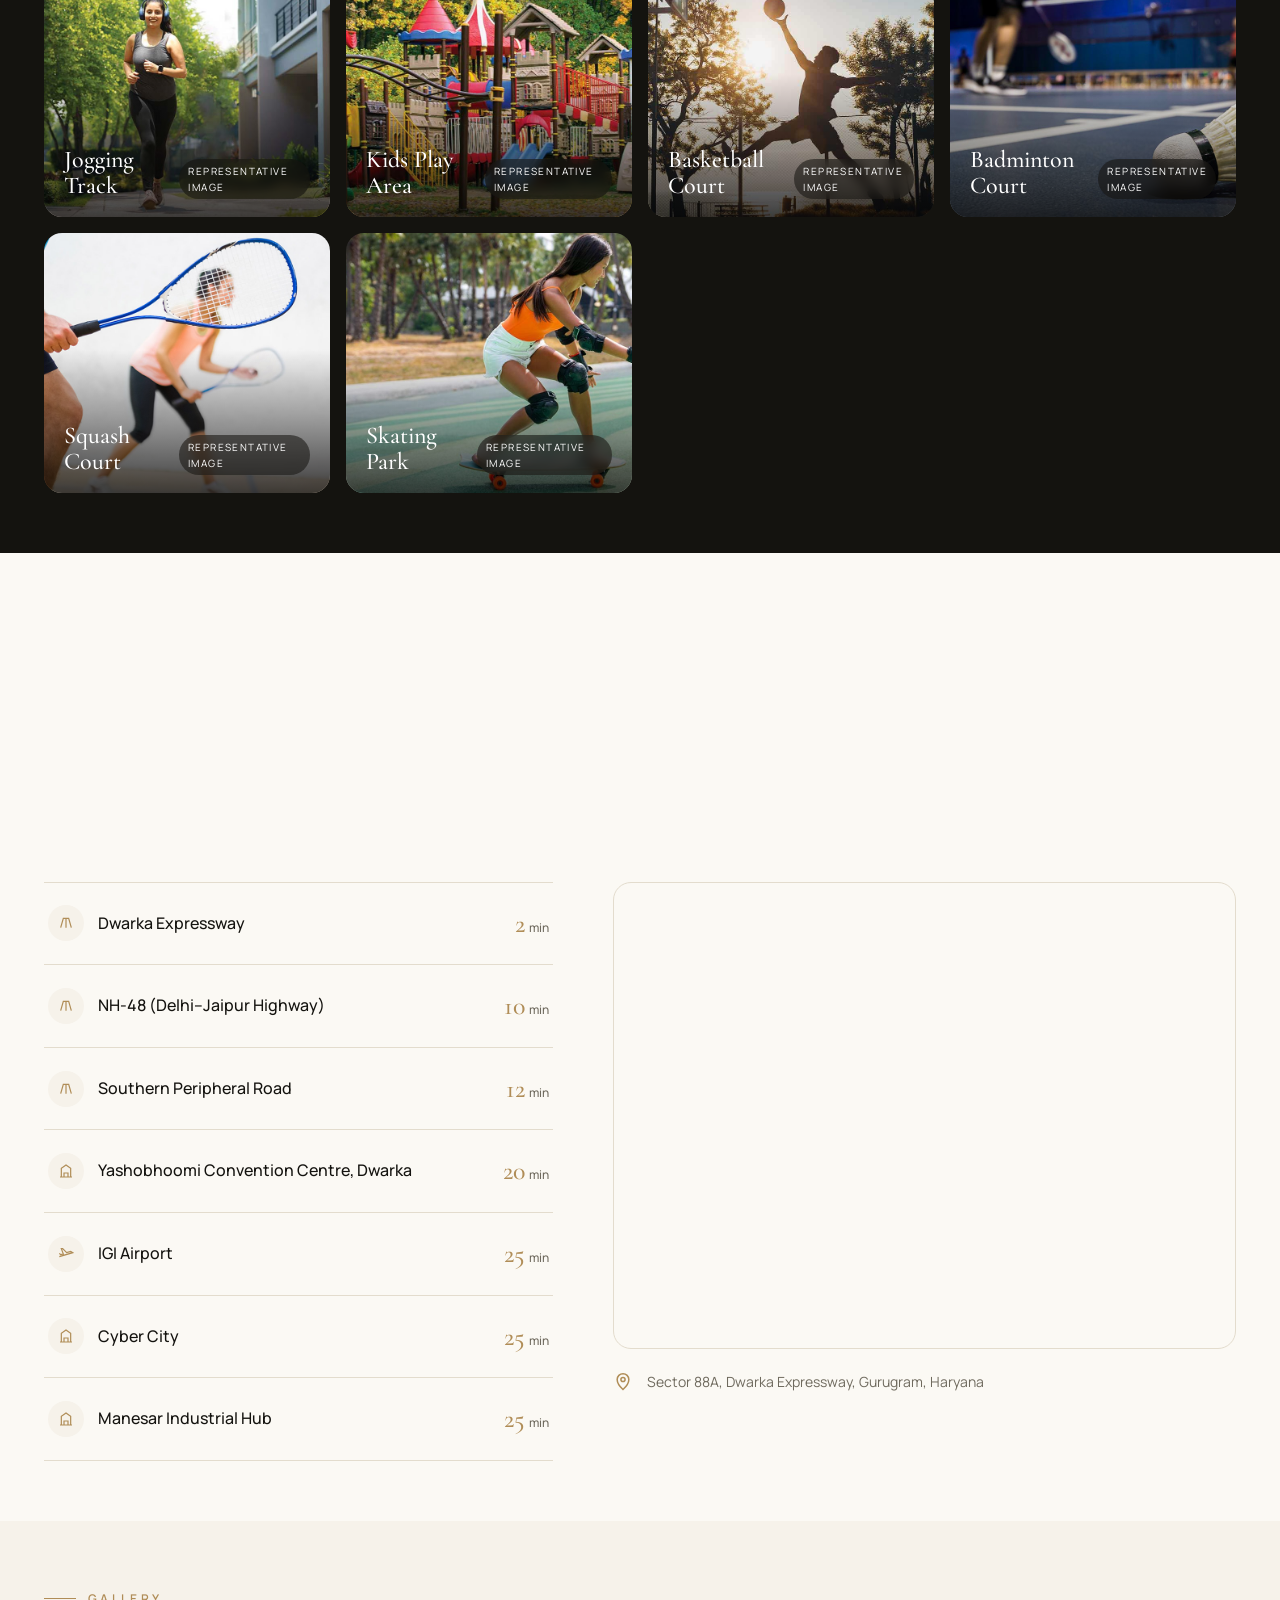
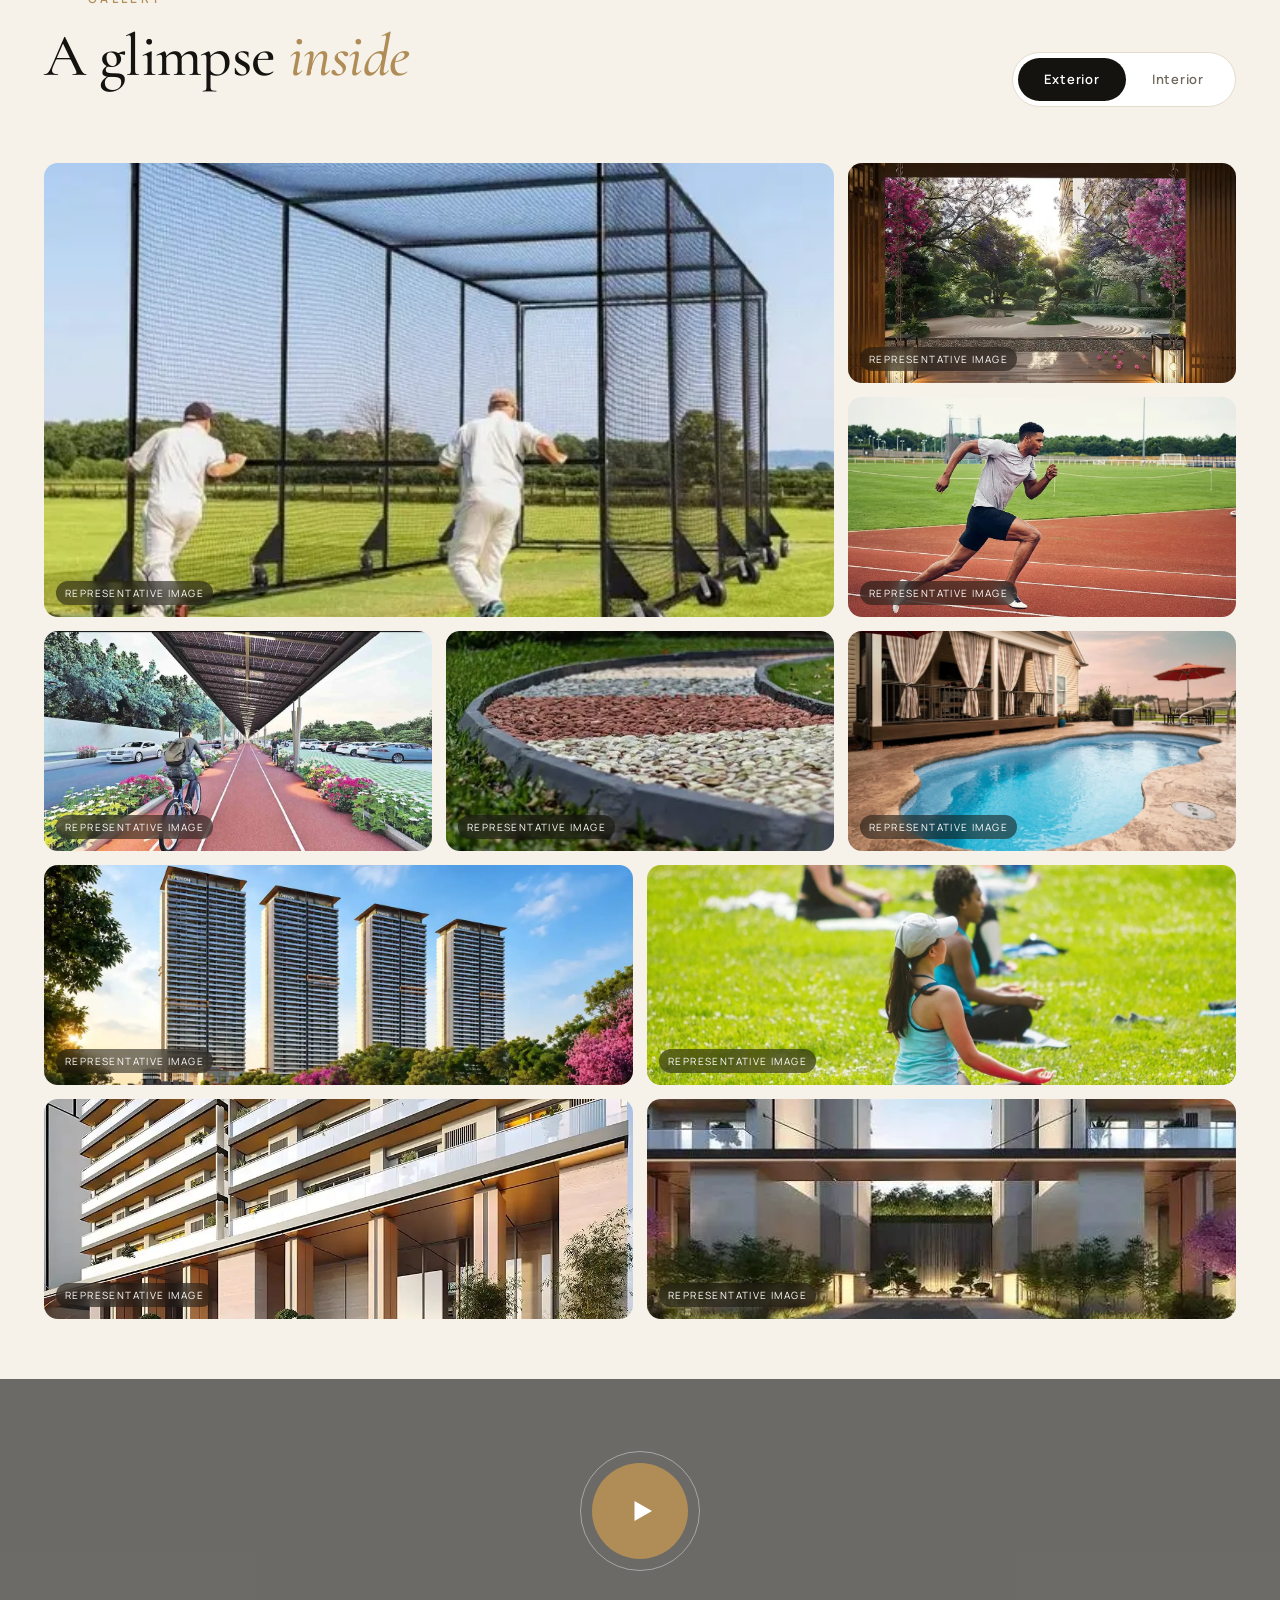
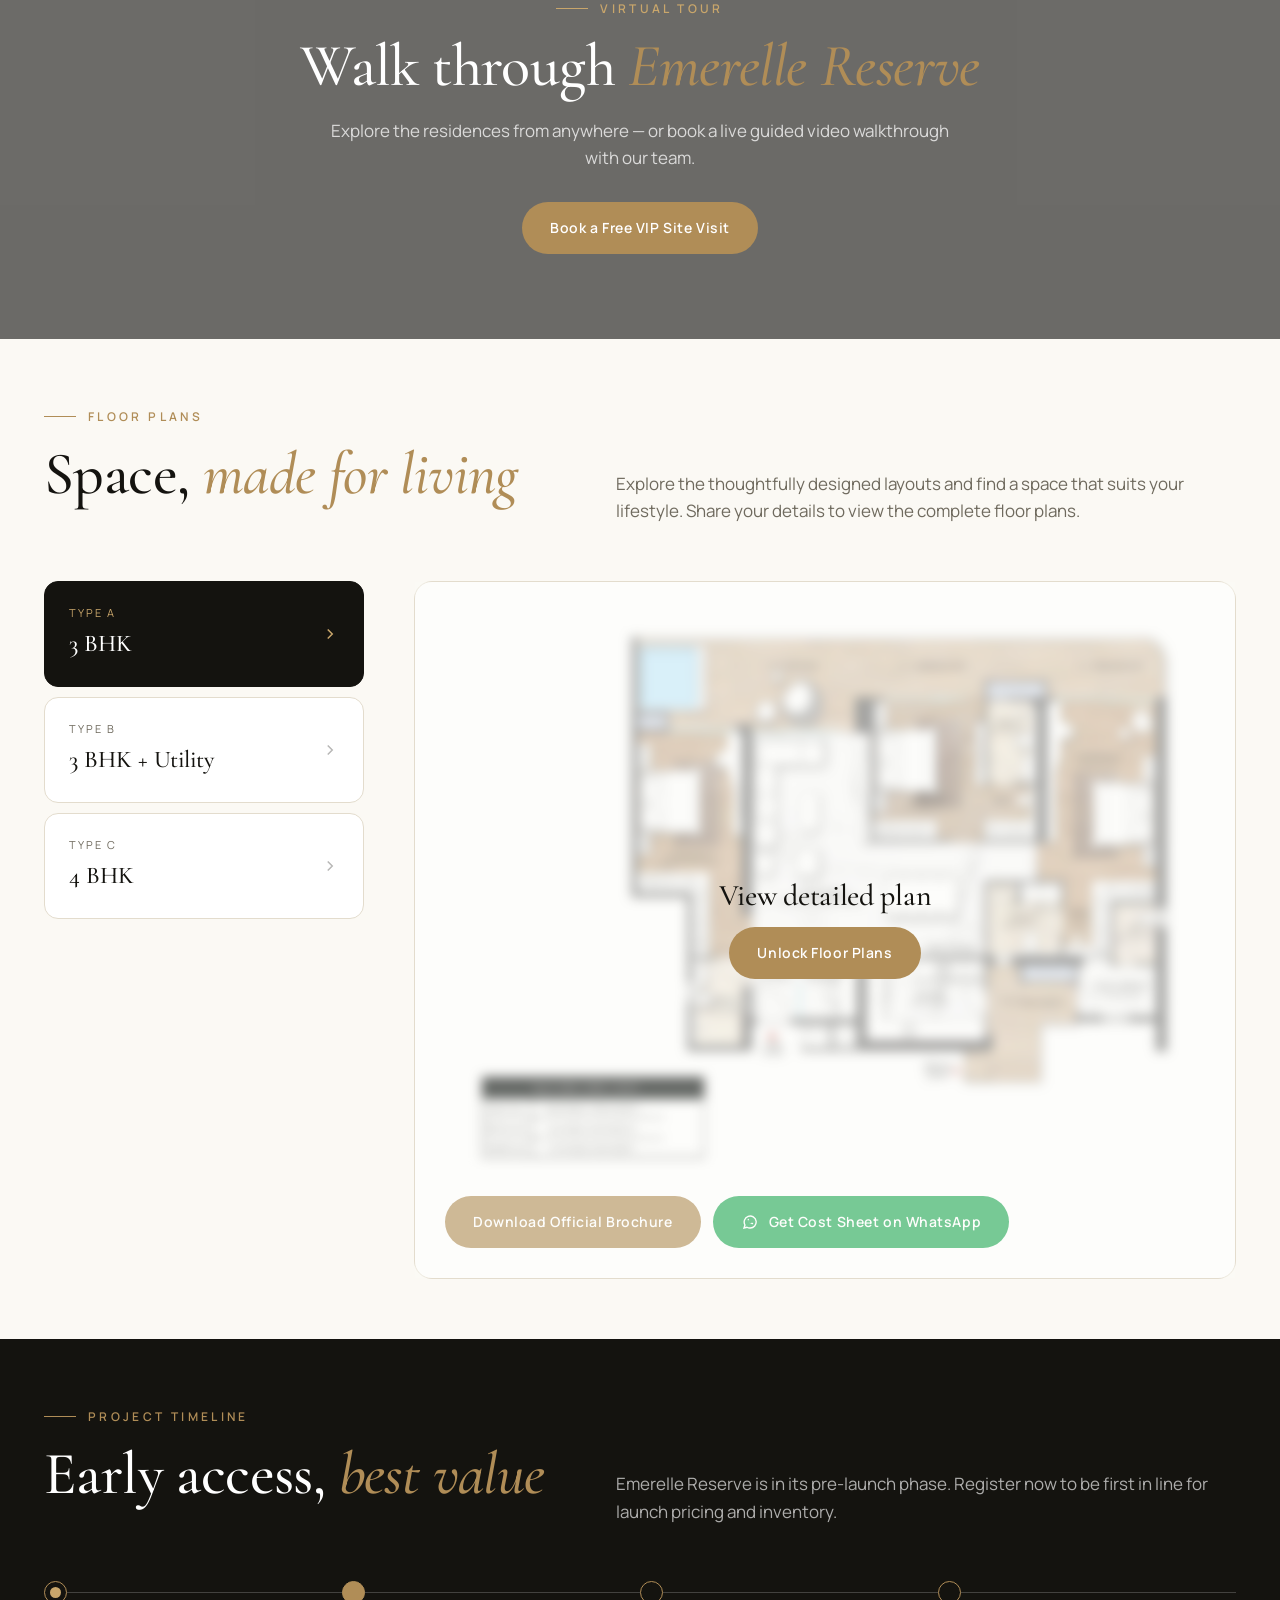
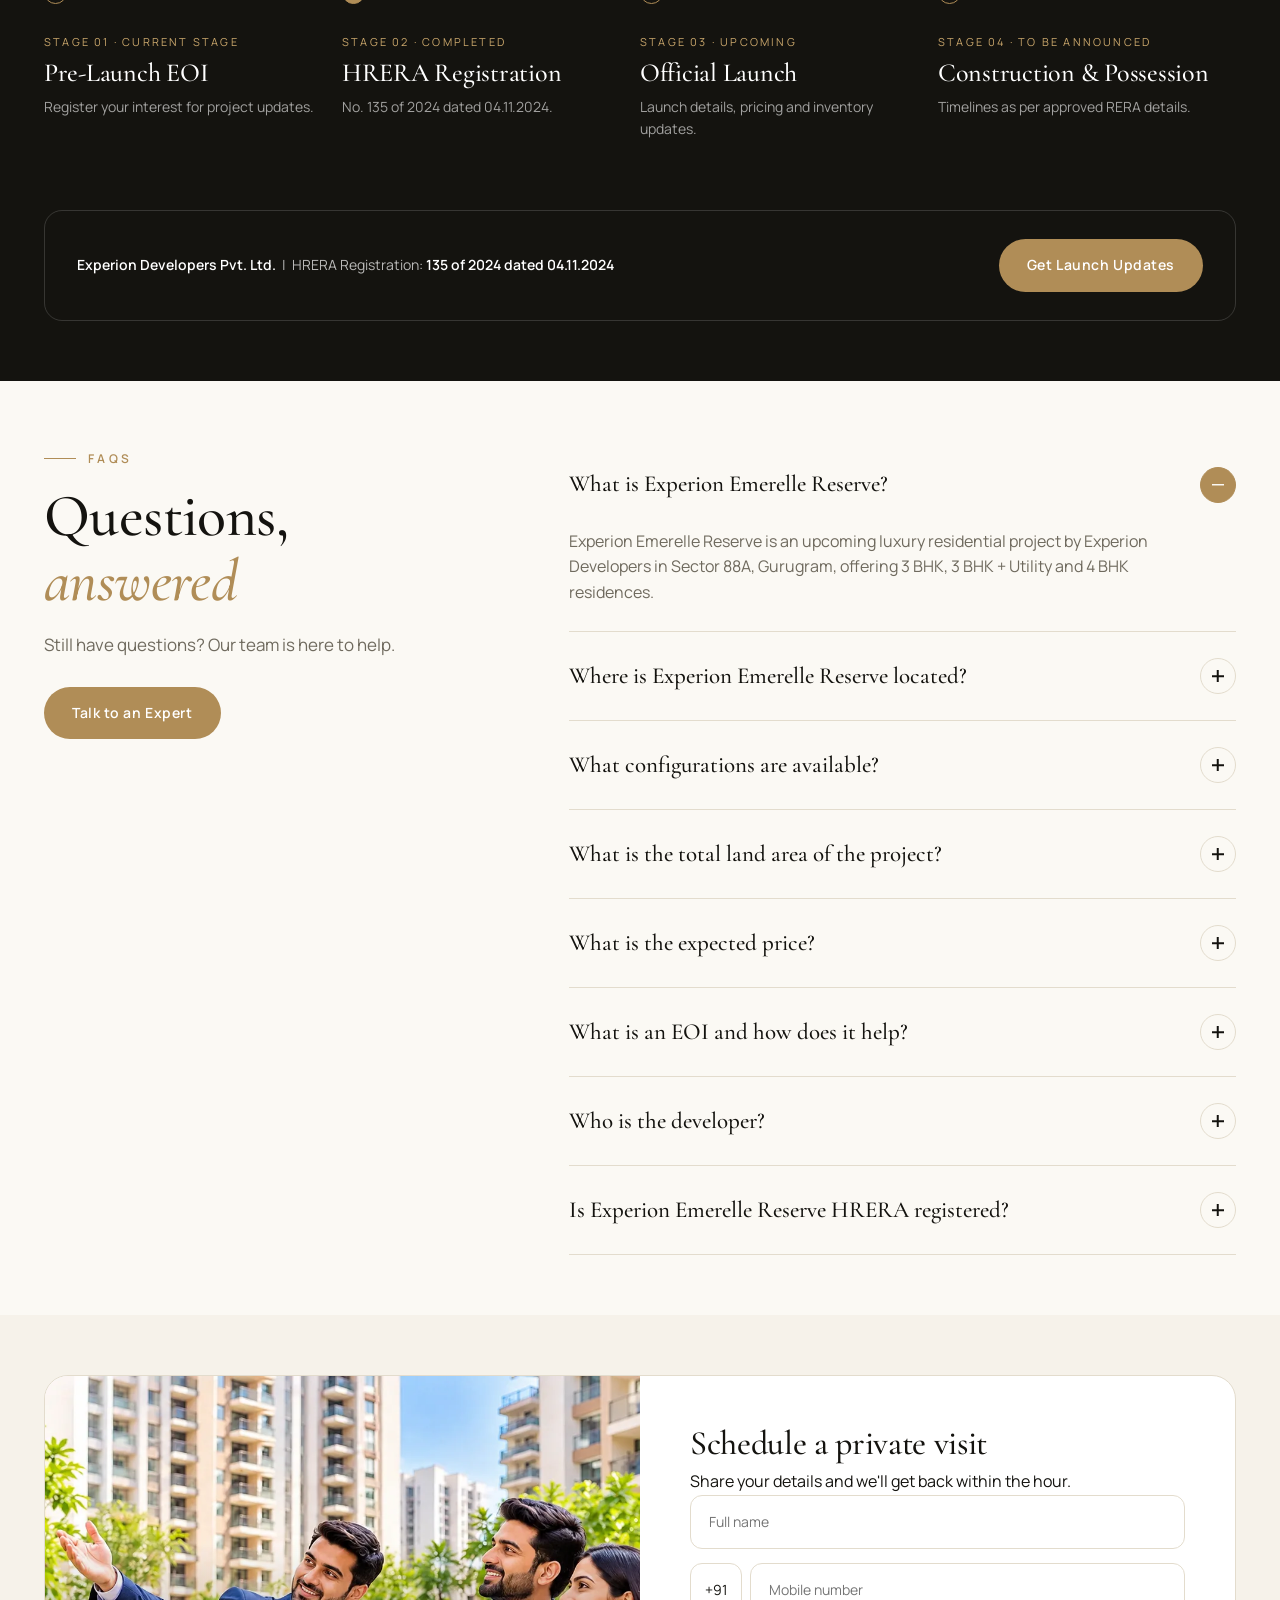
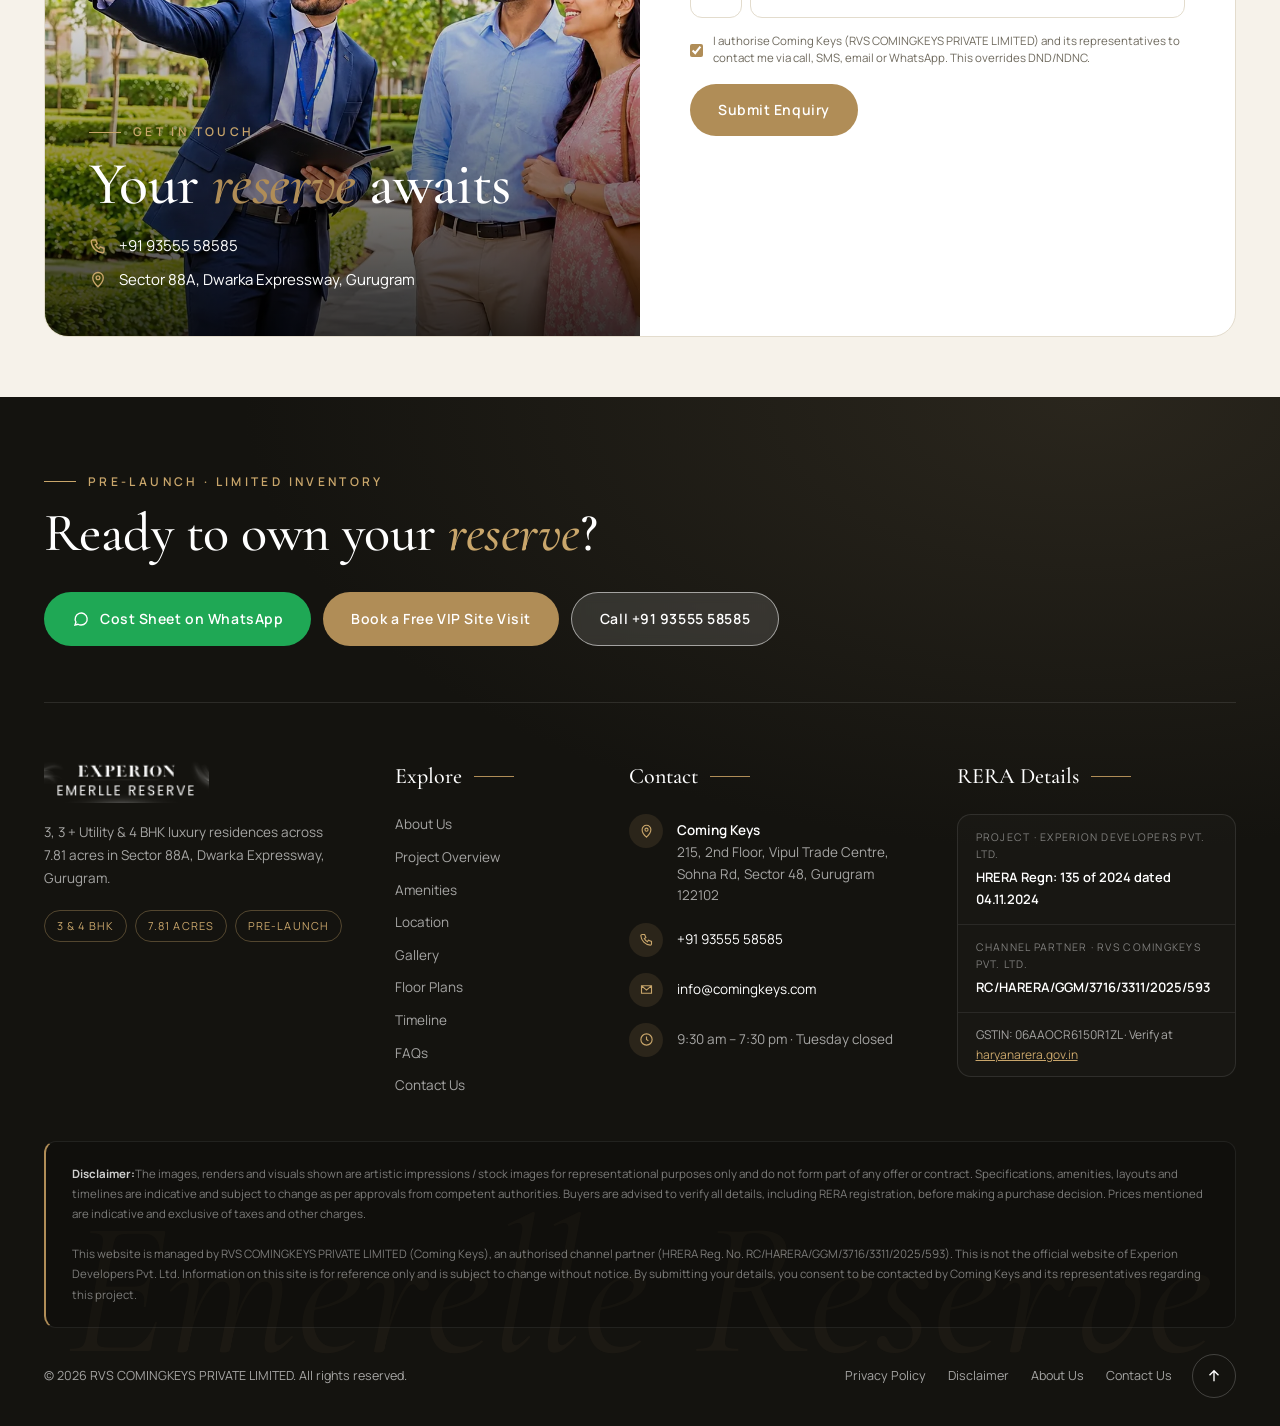
==== commit ea9cc3fd: "image add" ====
--- a/index.html
+++ b/index.html
@@ -339,36 +339,28 @@
           <button data-tab="int">Interior</button>
         </div>
       </div>
-      <!-- TODO: replace with official Experion Emerelle Reserve renders -->
+      <!-- Official Experion Emerelle Reserve Renders -->
       <div class="gal-grid on" id="ext" data-lightbox="ext">
-        <figure class="g s8 tall"><img src="assets/images/gallery/exterior/1.jpg" alt="Exterior view 1"
-            loading="lazy"><span class="tag">Representative Image</span></figure>
-        <figure class="g"><img src="assets/images/gallery/exterior/2.jpg" alt="Exterior view 2" loading="lazy"><span
-            class="tag">Representative Image</span></figure>
-        <figure class="g"><img src="assets/images/gallery/exterior/3.jpg" alt="Exterior view 3" loading="lazy"><span
-            class="tag">Representative Image</span></figure>
-        <figure class="g"><img src="assets/images/gallery/exterior/4.jpg" alt="Exterior view 4" loading="lazy"><span
-            class="tag">Representative Image</span></figure>
-        <figure class="g"><img src="assets/images/gallery/exterior/5.jpg" alt="Exterior view 5" loading="lazy"><span
-            class="tag">Representative Image</span></figure>
-        <figure class="g"><img src="assets/images/gallery/exterior/6.jpg" alt="Exterior view 6" loading="lazy"><span
-            class="tag">Representative Image</span></figure>
-        <figure class="g s6"><img src="assets/images/gallery/exterior/7.jpg" alt="Exterior view 7" loading="lazy"><span
-            class="tag">Representative Image</span></figure>
-        <figure class="g s6"><img src="assets/images/amenities/Pool.webp" alt="Pool" loading="lazy"><span
-            class="tag">Representative Image</span></figure>
+        <figure class="g s8 tall"><img src="assets/images/exterior/1.webp" alt="Experion Emerelle Reserve – Architectural Elevation &amp; Tower Facade" loading="lazy"><span class="tag">Representative Image</span></figure>
+        <figure class="g"><img src="assets/images/exterior/2.webp" alt="Experion Emerelle Reserve – Aerial View &amp; Surrounding Greens" loading="lazy"><span class="tag">Representative Image</span></figure>
+        <figure class="g"><img src="assets/images/exterior/3.webp" alt="Experion Emerelle Reserve – Grand Arrival &amp; Drop-off Porch" loading="lazy"><span class="tag">Representative Image</span></figure>
+        <figure class="g"><img src="assets/images/exterior/4.webp" alt="Experion Emerelle Reserve – Landscaped Podium &amp; Promenade" loading="lazy"><span class="tag">Representative Image</span></figure>
+        <figure class="g"><img src="assets/images/exterior/5.webp" alt="Experion Emerelle Reserve – Signature Tower Architecture" loading="lazy"><span class="tag">Representative Image</span></figure>
+        <figure class="g"><img src="assets/images/exterior/6.webp" alt="Experion Emerelle Reserve – Resort-Style Swimming Pool &amp; Deck" loading="lazy"><span class="tag">Representative Image</span></figure>
+        <figure class="g s6"><img src="assets/images/exterior/7.webp" alt="Experion Emerelle Reserve – Panoramic Skyline &amp; Horizon View" loading="lazy"><span class="tag">Representative Image</span></figure>
+        <figure class="g s6"><img src="assets/images/exterior/8.webp" alt="Experion Emerelle Reserve – Central Landscaped Park &amp; Green Courtyard" loading="lazy"><span class="tag">Representative Image</span></figure>
+        <figure class="g s6"><img src="assets/images/exterior/9.webp" alt="Experion Emerelle Reserve – Clubhouse &amp; Recreation Pavilion" loading="lazy"><span class="tag">Representative Image</span></figure>
+        <figure class="g s6"><img src="assets/images/exterior/10.webp" alt="Experion Emerelle Reserve – Evening Illuminations &amp; Water Features" loading="lazy"><span class="tag">Representative Image</span></figure>
       </div>
       <div class="gal-grid" id="int" data-lightbox="int">
-        <figure class="g s8 tall"><img src="assets/images/gallery/interior/living-room.jpg" alt="Living room"
-            loading="lazy"><span class="tag">Representative Image</span></figure>
-        <figure class="g"><img src="assets/images/gallery/interior/bedroom.jpg" alt="Bedroom" loading="lazy"><span
-            class="tag">Representative Image</span></figure>
-        <figure class="g"><img src="assets/images/gallery/interior/kitchen.jpg" alt="Kitchen" loading="lazy"><span
-            class="tag">Representative Image</span></figure>
-        <figure class="g s6"><img src="assets/images/gallery/interior/clubhouse.jpg" alt="Clubhouse"
-            loading="lazy"><span class="tag">Representative Image</span></figure>
-        <figure class="g s6"><img src="assets/images/gallery/interior/5.jpg" alt="Interior" loading="lazy"><span
-            class="tag">Representative Image</span></figure>
+        <figure class="g s8 tall"><img src="assets/images/interior/1.webp" alt="Experion Emerelle Reserve – Palatial Living &amp; Dining Room" loading="lazy"><span class="tag">Representative Image</span></figure>
+        <figure class="g"><img src="assets/images/interior/2.webp" alt="Experion Emerelle Reserve – Master Bedroom Suite with Private Balcony" loading="lazy"><span class="tag">Representative Image</span></figure>
+        <figure class="g"><img src="assets/images/interior/3.webp" alt="Experion Emerelle Reserve – Designer Gourmet Kitchen &amp; Utility" loading="lazy"><span class="tag">Representative Image</span></figure>
+        <figure class="g"><img src="assets/images/interior/4.webp" alt="Experion Emerelle Reserve – Luxury Ensuite Bathroom &amp; Fittings" loading="lazy"><span class="tag">Representative Image</span></figure>
+        <figure class="g"><img src="assets/images/interior/5.webp" alt="Experion Emerelle Reserve – Family Lounge &amp; Entertainment Area" loading="lazy"><span class="tag">Representative Image</span></figure>
+        <figure class="g"><img src="assets/images/interior/6.webp" alt="Experion Emerelle Reserve – Private Study &amp; Home Office Space" loading="lazy"><span class="tag">Representative Image</span></figure>
+        <figure class="g s6"><img src="assets/images/interior/7.webp" alt="Experion Emerelle Reserve – Grand Clubhouse Reception Lobby" loading="lazy"><span class="tag">Representative Image</span></figure>
+        <figure class="g s6"><img src="assets/images/interior/8.webp" alt="Experion Emerelle Reserve – State-of-the-Art Fitness Centre &amp; Spa" loading="lazy"><span class="tag">Representative Image</span></figure>
       </div>
     </div>
   </section>
